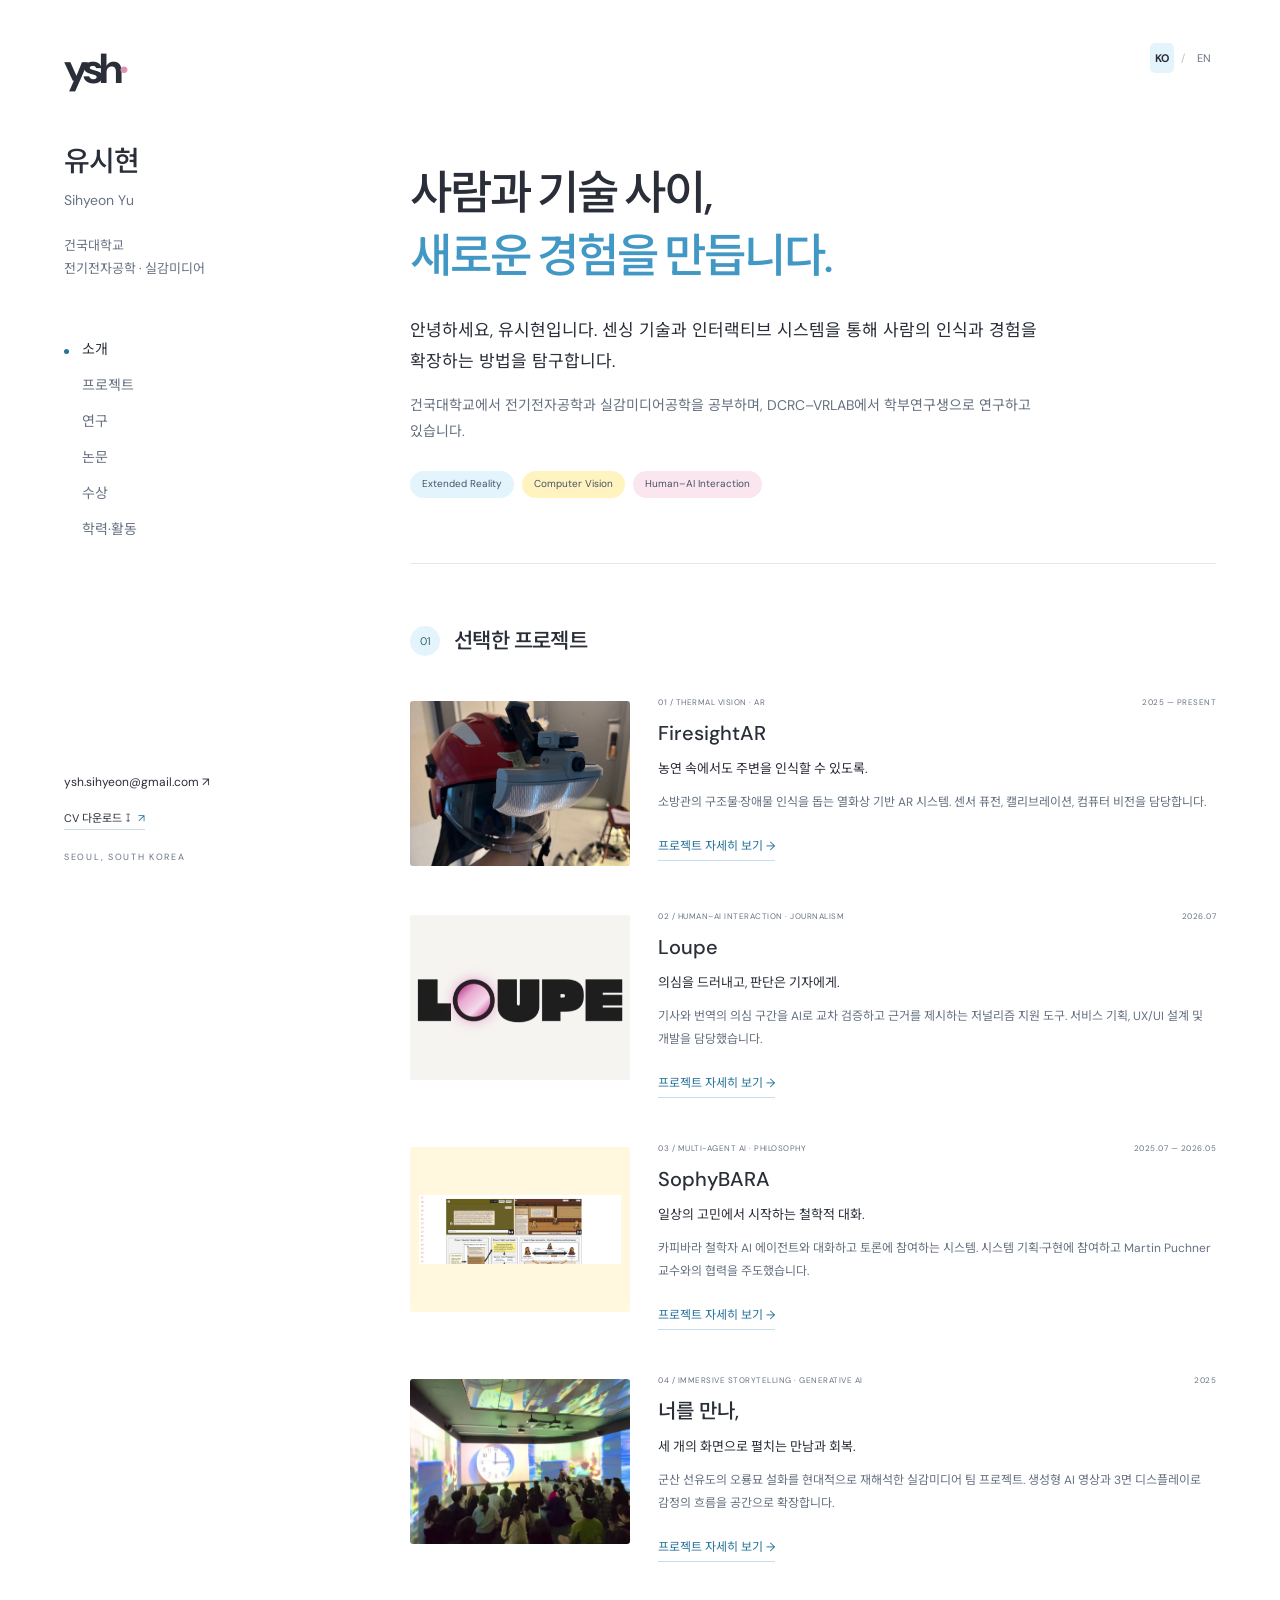
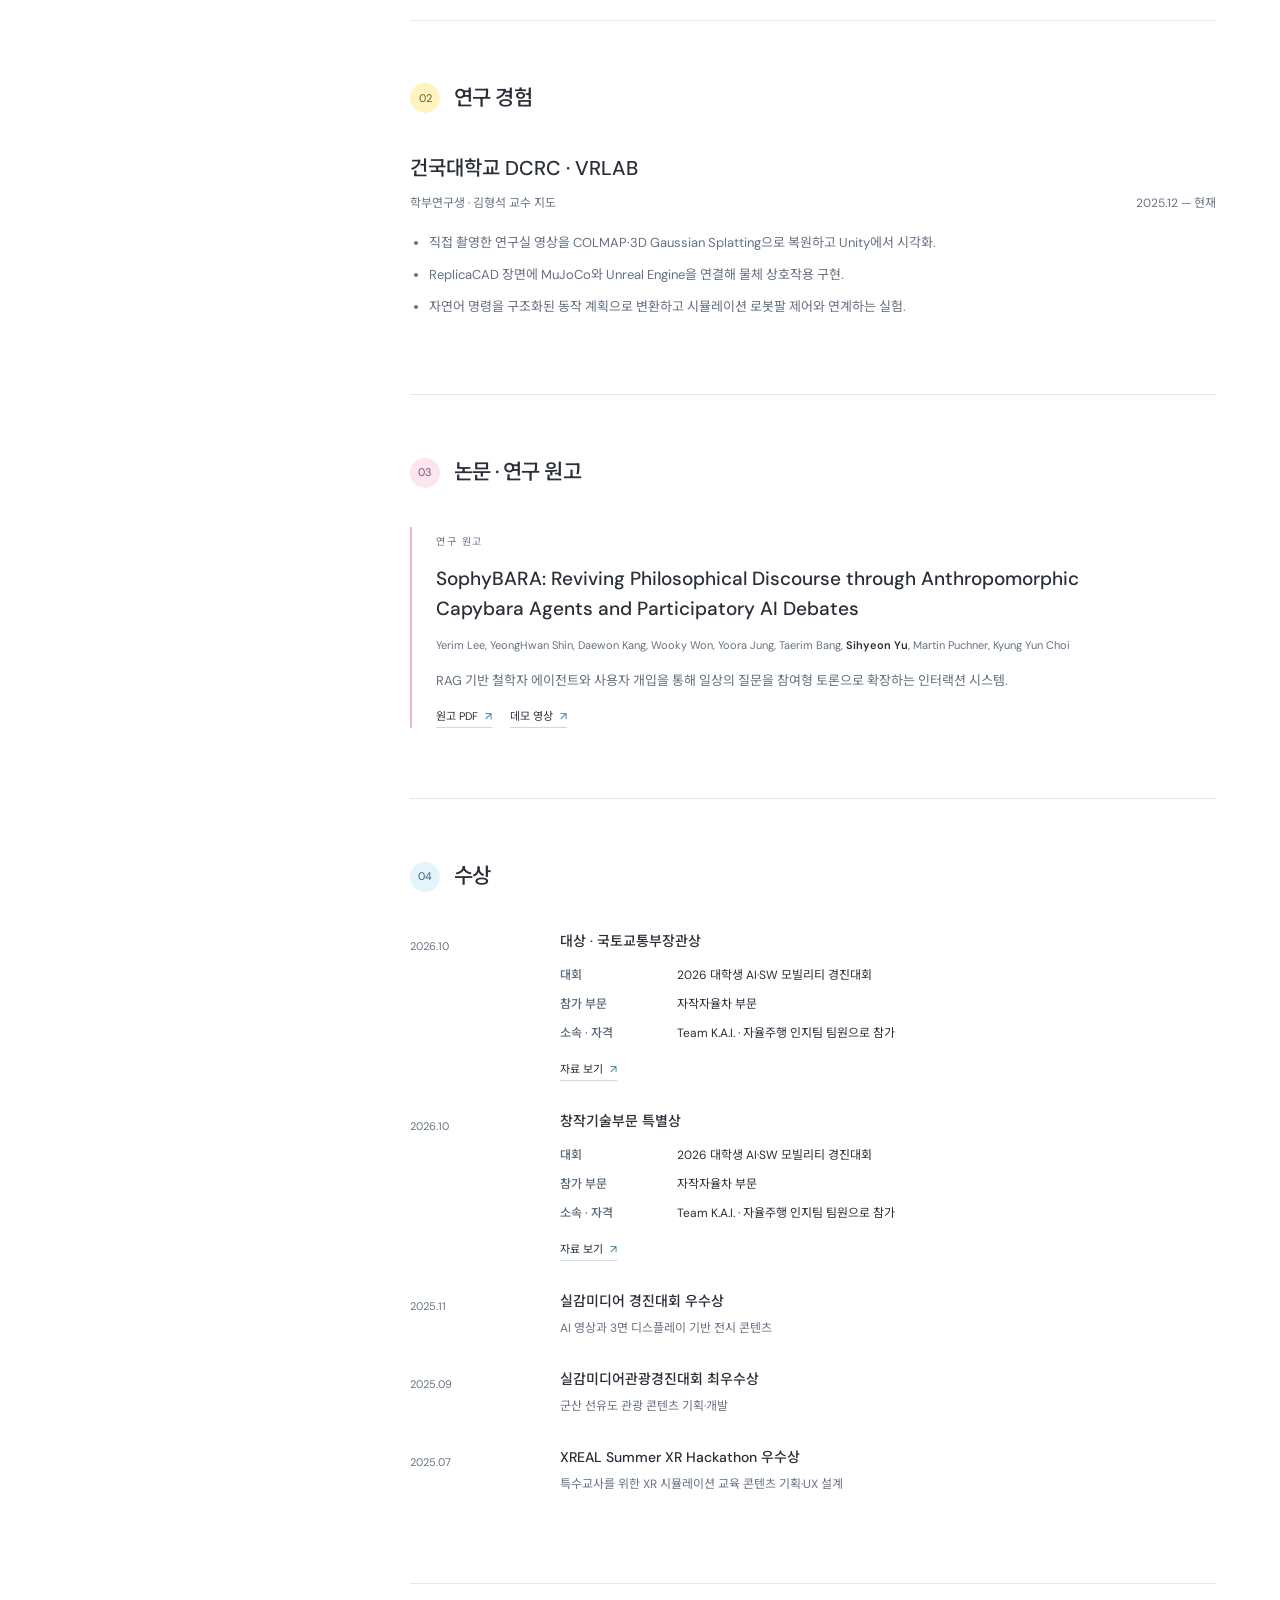
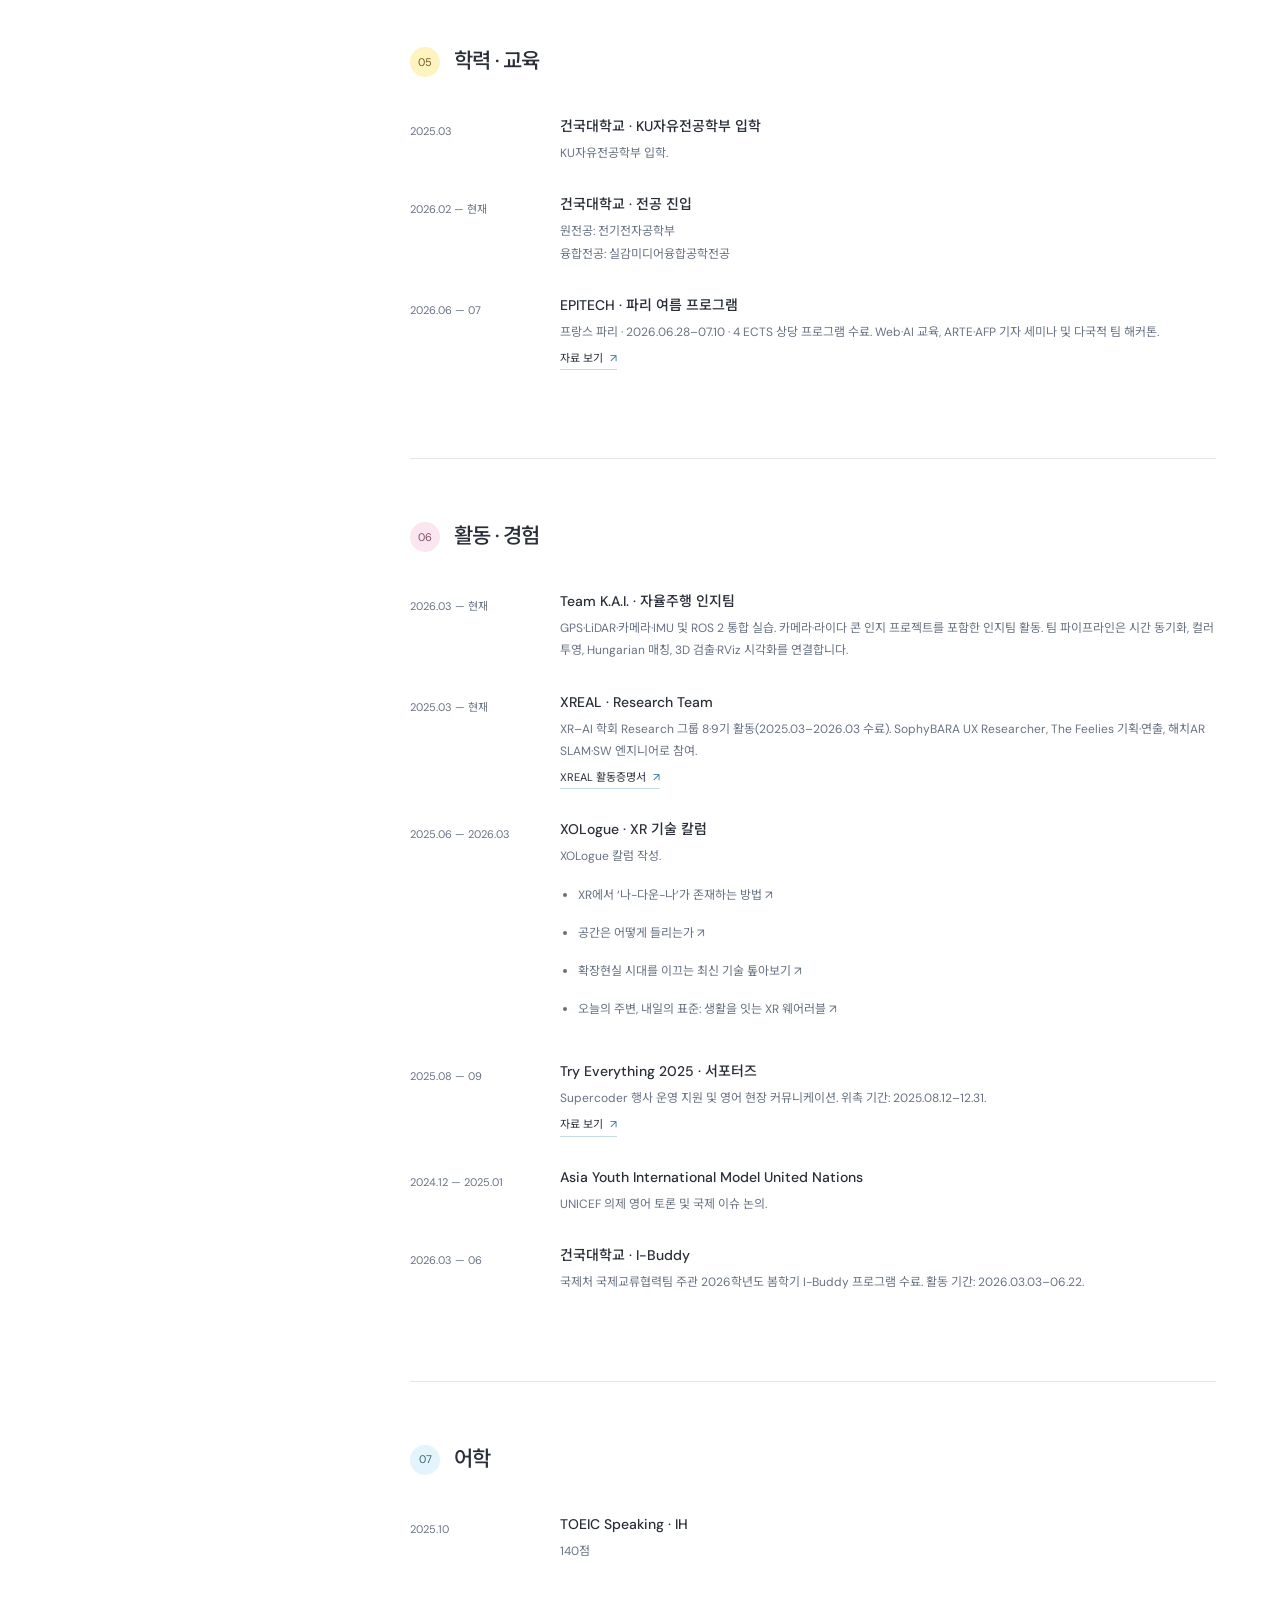
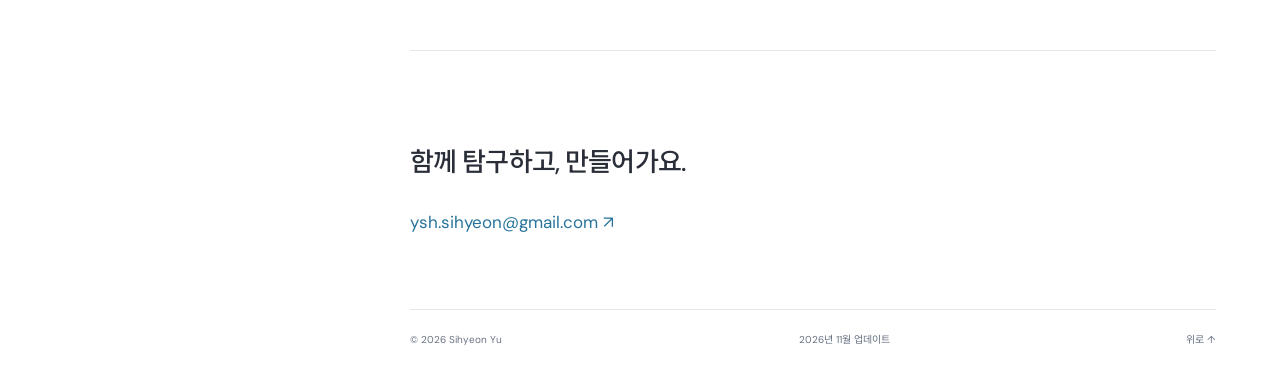
==== index.html @ 61e92831 "Place XREAL certificate beneath its activity" ====
<!doctype html><html lang="ko" data-lang="ko"><head><meta charset="utf-8"><meta name="viewport" content="width=device-width, initial-scale=1"><title>Sihyeon Yu — Research & Selected Work</title><meta name="description" content="Sihyeon Yu — XR, computer vision, and human–AI interaction. Research and selected projects at Konkuk University."><meta name="theme-color" content="#ffffff"><link rel="stylesheet" href="style.css"><script src="app.js" defer></script></head><body><a class="skip" href="#main"><span class="i18n "><span lang="ko">본문 바로가기</span><span lang="en">Skip to content</span></span></a><div class="shell"><aside><a class="wordmark" href="#about">ysh<span>·</span></a><div class="identity"><h1 class="i18n "><span lang="ko">유시현</span><span lang="en">Sihyeon Yu</span></h1><p class="name-secondary"><span class="i18n "><span lang="ko">Sihyeon Yu</span><span lang="en">유시현</span></span></p><p><span class="i18n "><span lang="ko">건국대학교<br>전기전자공학 · 실감미디어</span><span lang="en">Konkuk University<br>Engineering & Immersive Media</span></span></p></div><nav aria-label="Sections"><a href="#about"><span class="i18n "><span lang="ko">소개</span><span lang="en">About</span></span></a><a href="#projects"><span class="i18n "><span lang="ko">프로젝트</span><span lang="en">Projects</span></span></a><a href="#research"><span class="i18n "><span lang="ko">연구</span><span lang="en">Research</span></span></a><a href="#papers"><span class="i18n "><span lang="ko">논문</span><span lang="en">Writing</span></span></a><a href="#awards"><span class="i18n "><span lang="ko">수상</span><span lang="en">Awards</span></span></a><a href="#education"><span class="i18n "><span lang="ko">학력·활동</span><span lang="en">Background</span></span></a></nav><div class="aside-bottom"><a class="email" href="mailto:ysh.sihyeon@gmail.com">ysh.sihyeon@gmail.com ↗</a><div class="links"><a href="assets/cv-ko.pdf" target="_blank" rel="noopener"><span class="i18n "><span lang="ko">CV 다운로드 ↧</span><span lang="en">CV PDF · Korean ↧</span></span> <span aria-hidden="true">↗</span></a></div><small>SEOUL, SOUTH KOREA</small></div></aside><main id="main"><header><div class="language" aria-label="Language"><button type="button" data-language="ko" aria-pressed="true">KO</button><span>/</span><button type="button" data-language="en" aria-pressed="false">EN</button></div></header><section id="about" class="intro"><h2 class="i18n "><span lang="ko">사람과 기술 사이,<br><em>새로운 경험을 만듭니다.</em></span><span lang="en">Exploring the space<br><em>between people<br>and technology.</em></span></h2><p class="i18n intro-description"><span lang="ko">안녕하세요, 유시현입니다. 센싱 기술과 인터랙티브 시스템을 통해 사람의 인식과 경험을 확장하는 방법을 탐구합니다.</span><span lang="en">Hi, I’m Sihyeon. I explore how sensing technologies and interactive systems can extend the way we perceive and experience the world.</span></p><p class="i18n "><span lang="ko">건국대학교에서 전기전자공학과 실감미디어공학을 공부하며, DCRC–VRLAB에서 학부연구생으로 연구하고 있습니다.</span><span lang="en">I study Electrical & Electronic Engineering and Immersive Media Engineering at Konkuk University, where I am an undergraduate research intern at DCRC–VRLAB.</span></p><div class="interests"><span>Extended Reality</span><span>Computer Vision</span><span>Human–AI Interaction</span></div></section><section id="projects"><div class="section-head"><span class="number">01</span><h2 class="i18n "><span lang="ko">선택한 프로젝트</span><span lang="en">Selected projects</span></h2></div><article class="project" id="project-firesight"><div class="project-image firesight"><a href="project-firesight.html" aria-label="FiresightAR"><img src="assets/firesight-prototype.jpg" alt="FiresightAR" loading="lazy"></a></div><div class="project-info"><div class="project-meta"><span>01 / THERMAL VISION · AR</span><time>2025 — PRESENT</time></div><a href="project-firesight.html"><h3 class="i18n "><span lang="ko">FiresightAR</span><span lang="en">FiresightAR</span></h3></a><p class="i18n project-subtitle"><span lang="ko">농연 속에서도 주변을 인식할 수 있도록.</span><span lang="en">Making surroundings legible in low visibility.</span></p><p class="i18n "><span lang="ko">소방관의 구조물·장애물 인식을 돕는 열화상 기반 AR 시스템. 센서 퓨전, 캘리브레이션, 컴퓨터 비전을 담당합니다.</span><span lang="en">A thermal-imaging AR system for firefighter situational awareness. My work focuses on sensor fusion, calibration, and computer vision.</span></p><a class="project-open" href="project-firesight.html"><span class="i18n "><span lang="ko">프로젝트 자세히 보기 →</span><span lang="en">Explore project →</span></span></a></div></article><article class="project" id="project-loupe"><div class="project-image loupe"><a href="project-loupe.html" aria-label="Loupe"><img src="assets/loupe.png" alt="Loupe" loading="lazy"></a></div><div class="project-info"><div class="project-meta"><span>02 / HUMAN–AI INTERACTION · JOURNALISM</span><time>2026.07</time></div><a href="project-loupe.html"><h3 class="i18n "><span lang="ko">Loupe</span><span lang="en">Loupe</span></h3></a><p class="i18n project-subtitle"><span lang="ko">의심을 드러내고, 판단은 기자에게.</span><span lang="en">Highlight doubt. Preserve human judgment.</span></p><p class="i18n "><span lang="ko">기사와 번역의 의심 구간을 AI로 교차 검증하고 근거를 제시하는 저널리즘 지원 도구. 서비스 기획, UX/UI 설계 및 개발을 담당했습니다.</span><span lang="en">A journalism tool that cross-checks articles and translations with AI and surfaces evidence for review. I worked on service planning, UX/UI design, and development.</span></p><a class="project-open" href="project-loupe.html"><span class="i18n "><span lang="ko">프로젝트 자세히 보기 →</span><span lang="en">Explore project →</span></span></a></div></article><article class="project" id="project-sophybara"><div class="project-image sophybara"><a href="project-sophybara.html" aria-label="SophyBARA"><img src="assets/sophybara.png" alt="SophyBARA" loading="lazy"></a></div><div class="project-info"><div class="project-meta"><span>03 / MULTI-AGENT AI · PHILOSOPHY</span><time>2025.07 — 2026.05</time></div><a href="project-sophybara.html"><h3 class="i18n "><span lang="ko">SophyBARA</span><span lang="en">SophyBARA</span></h3></a><p class="i18n project-subtitle"><span lang="ko">일상의 고민에서 시작하는 철학적 대화.</span><span lang="en">Everyday questions. Philosophical perspectives.</span></p><p class="i18n "><span lang="ko">카피바라 철학자 AI 에이전트와 대화하고 토론에 참여하는 시스템. 시스템 기획·구현에 참여하고 Martin Puchner 교수와의 협력을 주도했습니다.</span><span lang="en">A participatory debate system with capybara philosopher agents. I contributed to system planning and implementation, and led collaboration with Professor Martin Puchner.</span></p><a class="project-open" href="project-sophybara.html"><span class="i18n "><span lang="ko">프로젝트 자세히 보기 →</span><span lang="en">Explore project →</span></span></a></div></article><article class="project" id="project-meeting-you"><div class="project-image meeting-you"><a href="project-meeting-you.html" aria-label="Meeting You"><img src="assets/meeting-you-poster.jpg" alt="Meeting You" loading="lazy"></a></div><div class="project-info"><div class="project-meta"><span>04 / IMMERSIVE STORYTELLING · GENERATIVE AI</span><time>2025</time></div><a href="project-meeting-you.html"><h3 class="i18n "><span lang="ko">너를 만나,</span><span lang="en">Meeting You</span></h3></a><p class="i18n project-subtitle"><span lang="ko">세 개의 화면으로 펼치는 만남과 회복.</span><span lang="en">An encounter unfolding across three screens.</span></p><p class="i18n "><span lang="ko">군산 선유도의 오룡묘 설화를 현대적으로 재해석한 실감미디어 팀 프로젝트. 생성형 AI 영상과 3면 디스플레이로 감정의 흐름을 공간으로 확장합니다.</span><span lang="en">A team-created immersive work reinterpreting the Oryongmyo folktale of Seonyudo, Gunsan. Generative AI animation and a three-screen display translate an emotional narrative into spatial experience.</span></p><a class="project-open" href="project-meeting-you.html"><span class="i18n "><span lang="ko">프로젝트 자세히 보기 →</span><span lang="en">Explore project →</span></span></a></div></article></section><section id="research"><div class="section-head"><span class="number">02</span><h2 class="i18n "><span lang="ko">연구 경험</span><span lang="en">Research experience</span></h2></div><h3 class="i18n "><span lang="ko">건국대학교 DCRC · VRLAB</span><span lang="en">DCRC · VRLAB, Konkuk University</span></h3><div class="row-meta"><span class="i18n "><span lang="ko">학부연구생 · 김형석 교수 지도</span><span lang="en">Undergraduate Research Intern · Advisor: Prof. Hyungseok Kim</span></span><time>2025.12 — <span class="i18n "><span lang="ko">현재</span><span lang="en">Present</span></span></time></div><ul><li><span class="i18n "><span lang="ko">직접 촬영한 연구실 영상을 COLMAP·3D Gaussian Splatting으로 복원하고 Unity에서 시각화.</span><span lang="en">Reconstructed self-captured lab footage with COLMAP and 3D Gaussian Splatting, visualized in Unity.</span></span></li><li><span class="i18n "><span lang="ko">ReplicaCAD 장면에 MuJoCo와 Unreal Engine을 연결해 물체 상호작용 구현.</span><span lang="en">Connected MuJoCo physics simulation and Unreal Engine with ReplicaCAD scenes for object interaction.</span></span></li><li><span class="i18n "><span lang="ko">자연어 명령을 구조화된 동작 계획으로 변환하고 시뮬레이션 로봇팔 제어와 연계하는 실험.</span><span lang="en">Explored translating natural-language instructions into structured action plans for a simulated robotic arm.</span></span></li></ul></section><section id="papers"><div class="section-head"><span class="number">03</span><h2 class="i18n "><span lang="ko">논문 · 연구 원고</span><span lang="en">Papers & manuscripts</span></h2></div><article class="paper"><span class="eyebrow"><span class="i18n "><span lang="ko">연구 원고</span><span lang="en">MANUSCRIPT</span></span></span><h3>SophyBARA: Reviving Philosophical Discourse through Anthropomorphic Capybara Agents and Participatory AI Debates</h3><p class="authors">Yerim Lee, YeongHwan Shin, Daewon Kang, Wooky Won, Yoora Jung, Taerim Bang, <strong>Sihyeon Yu</strong>, Martin Puchner, Kyung Yun Choi</p><p class="i18n "><span lang="ko">RAG 기반 철학자 에이전트와 사용자 개입을 통해 일상의 질문을 참여형 토론으로 확장하는 인터랙션 시스템.</span><span lang="en">An interaction system that turns everyday questions into participatory debate through RAG-based philosopher agents and user intervention.</span></p><div class="links"><a href="assets/sophybara.pdf" target="_blank" rel="noopener"><span class="i18n "><span lang="ko">원고 PDF</span><span lang="en">Manuscript PDF</span></span> <span aria-hidden="true">↗</span></a><a href="https://www.youtube.com/watch?v=5hgTFwhwkB0" target="_blank" rel="noopener"><span class="i18n "><span lang="ko">데모 영상</span><span lang="en">Demo video</span></span> <span aria-hidden="true">↗</span></a></div></article></section><section id="awards"><div class="section-head"><span class="number">04</span><h2 class="i18n "><span lang="ko">수상</span><span lang="en">Selected awards</span></h2></div><div class="timeline-entry"><time>2026.10</time><div><h3 class="i18n "><span lang="ko">대상 · 국토교통부장관상</span><span lang="en">Grand Prize · Minister’s Award</span></h3><dl class="award-facts"><div><dt><span class="i18n"><span lang="ko">대회</span><span lang="en">Competition</span></span></dt><dd><span class="i18n"><span lang="ko">2026 대학생 AI·SW 모빌리티 경진대회</span><span lang="en">2026 University AI & SW Mobility Competition</span></span></dd></div><div><dt><span class="i18n"><span lang="ko">참가 부문</span><span lang="en">Category</span></span></dt><dd><span class="i18n"><span lang="ko">자작자율차 부문</span><span lang="en">Autonomous Vehicle Category</span></span></dd></div><div><dt><span class="i18n"><span lang="ko">소속 · 자격</span><span lang="en">Team & participation</span></span></dt><dd><span class="i18n"><span lang="ko">Team K.A.I. · 자율주행 인지팀 팀원으로 참가</span><span lang="en">Team K.A.I. · Participated as a member of the autonomous-driving perception team</span></span></dd></div></dl><div class="links"><a href="assets/grand-prize.pdf" target="_blank" rel="noopener"><span class="i18n "><span lang="ko">자료 보기</span><span lang="en">View document</span></span> <span aria-hidden="true">↗</span></a></div></div></div><div class="timeline-entry"><time>2026.10</time><div><h3 class="i18n "><span lang="ko">창작기술부문 특별상</span><span lang="en">Special Award · Creative Technology</span></h3><dl class="award-facts"><div><dt><span class="i18n"><span lang="ko">대회</span><span lang="en">Competition</span></span></dt><dd><span class="i18n"><span lang="ko">2026 대학생 AI·SW 모빌리티 경진대회</span><span lang="en">2026 University AI & SW Mobility Competition</span></span></dd></div><div><dt><span class="i18n"><span lang="ko">참가 부문</span><span lang="en">Category</span></span></dt><dd><span class="i18n"><span lang="ko">자작자율차 부문</span><span lang="en">Autonomous Vehicle Category</span></span></dd></div><div><dt><span class="i18n"><span lang="ko">소속 · 자격</span><span lang="en">Team & participation</span></span></dt><dd><span class="i18n"><span lang="ko">Team K.A.I. · 자율주행 인지팀 팀원으로 참가</span><span lang="en">Team K.A.I. · Participated as a member of the autonomous-driving perception team</span></span></dd></div></dl><div class="links"><a href="assets/special-award.pdf" target="_blank" rel="noopener"><span class="i18n "><span lang="ko">자료 보기</span><span lang="en">View document</span></span> <span aria-hidden="true">↗</span></a></div></div></div><div class="timeline-entry"><time>2025.11</time><div><h3 class="i18n "><span lang="ko">실감미디어 경진대회 우수상</span><span lang="en">Excellence Award · Immersive Media Competition</span></h3><p class="i18n "><span lang="ko">AI 영상과 3면 디스플레이 기반 전시 콘텐츠</span><span lang="en">Exhibition content combining AI video and three-screen displays</span></p></div></div><div class="timeline-entry"><time>2025.09</time><div><h3 class="i18n "><span lang="ko">실감미디어관광경진대회 최우수상</span><span lang="en">Top Excellence Award · Immersive Tourism Competition</span></h3><p class="i18n "><span lang="ko">군산 선유도 관광 콘텐츠 기획·개발</span><span lang="en">Immersive tourism content for Seonyudo, Gunsan</span></p></div></div><div class="timeline-entry"><time>2025.07</time><div><h3 class="i18n "><span lang="ko">XREAL Summer XR Hackathon 우수상</span><span lang="en">Excellence Award · XREAL Summer XR Hackathon</span></h3><p class="i18n "><span lang="ko">특수교사를 위한 XR 시뮬레이션 교육 콘텐츠 기획·UX 설계</span><span lang="en">Concept and UX design for XR simulation training for special-education teachers</span></p></div></div></section><section id="education"><div class="section-head"><span class="number">05</span><h2 class="i18n "><span lang="ko">학력 · 교육</span><span lang="en">Education</span></h2></div><div class="timeline-entry"><time>2025.03</time><div><h3 class="i18n "><span lang="ko">건국대학교 · KU자유전공학부 입학</span><span lang="en">Konkuk University · Admission</span></h3><p class="i18n "><span lang="ko">KU자유전공학부 입학.</span><span lang="en">Entered the KU Division of Open Major.</span></p></div></div><div class="timeline-entry"><time>2026.02 — <span class="i18n "><span lang="ko">현재</span><span lang="en">Present</span></span></time><div><h3 class="i18n "><span lang="ko">건국대학교 · 전공 진입</span><span lang="en">Konkuk University · Major declaration</span></h3><p class="i18n "><span lang="ko">원전공: 전기전자공학부<br>융합전공: 실감미디어융합공학전공</span><span lang="en">Primary major: Electrical & Electronic Engineering<br>Convergence major: Immersive Media Convergence Engineering</span></p></div></div><div class="timeline-entry"><time>2026.06 — 07</time><div><h3 class="i18n "><span lang="ko">EPITECH · 파리 여름 프로그램</span><span lang="en">EPITECH · Summer School Program MED’IA</span></h3><p class="i18n "><span lang="ko">프랑스 파리 · 2026.06.28–07.10 · 4 ECTS 상당 프로그램 수료. Web·AI 교육, ARTE·AFP 기자 세미나 및 다국적 팀 해커톤.</span><span lang="en">Paris, France · June 28–July 10, 2026 · Completed a program equivalent to 4 ECTS, with Web/AI coursework, ARTE/AFP journalist seminars, and a multinational hackathon.</span></p><div class="links"><a href="assets/epitech.pdf" target="_blank" rel="noopener"><span class="i18n "><span lang="ko">자료 보기</span><span lang="en">View document</span></span> <span aria-hidden="true">↗</span></a></div></div></div></section><section id="activities"><div class="section-head"><span class="number">06</span><h2 class="i18n "><span lang="ko">활동 · 경험</span><span lang="en">Activities & experience</span></h2></div><div class="timeline-entry"><time>2026.03 — <span class="i18n "><span lang="ko">현재</span><span lang="en">Present</span></span></time><div><h3 class="i18n "><span lang="ko">Team K.A.I. · 자율주행 인지팀</span><span lang="en">Team K.A.I. · Autonomous Driving Perception</span></h3><p class="i18n "><span lang="ko">GPS·LiDAR·카메라·IMU 및 ROS 2 통합 실습. 카메라·라이다 콘 인지 프로젝트를 포함한 인지팀 활동. 팀 파이프라인은 시간 동기화, 컬러 투영, Hungarian 매칭, 3D 검출·RViz 시각화를 연결합니다.</span><span lang="en">Perception-team activities including camera–LiDAR cone perception, GPS, IMU, and ROS 2 integration. The team pipeline connects time synchronization, color projection, Hungarian matching, 3D detection, and RViz visualization.</span></p></div></div><div class="timeline-entry"><time>2025.03 — <span class="i18n "><span lang="ko">현재</span><span lang="en">Present</span></span></time><div><h3 class="i18n "><span lang="ko">XREAL · Research Team</span><span lang="en">XREAL · Research Team</span></h3><p class="i18n "><span lang="ko">XR–AI 학회 Research 그룹 8·9기 활동(2025.03–2026.03 수료). SophyBARA UX Researcher, The Feelies 기획·연출, 해치AR SLAM·SW 엔지니어로 참여.</span><span lang="en">Completed the 8th and 9th cohorts of the XR–AI society’s Research group (March 2025–March 2026). Roles: UX Researcher for SophyBARA; planning and direction for The Feelies; SLAM and software engineering for HaechiAR.</span></p><div class="links"><a href="assets/xreal-certificate.pdf" target="_blank" rel="noopener"><span class="i18n "><span lang="ko">XREAL 활동증명서</span><span lang="en">XREAL certificate</span></span> <span aria-hidden="true">↗</span></a></div></div></div><div class="timeline-entry"><time>2025.06 — 2026.03</time><div><h3 class="i18n "><span lang="ko">XOLogue · XR 기술 칼럼</span><span lang="en">XOLogue · XR Technology Writing</span></h3><p class="i18n "><span lang="ko">XOLogue 칼럼 작성.</span><span lang="en">Authored columns for XOLogue (articles in Korean).</span></p><ul class="article-list"><li><a href="https://xreal-workspace.notion.site/XR-30b2f785f2b380088a51df5fa730dd9c" target="_blank" rel="noopener">XR에서 ‘나-다운-나’가 존재하는 방법 ↗</a></li><li><a href="https://xreal-workspace.notion.site/2e22f785f2b38024abeef86619f913fe" target="_blank" rel="noopener">공간은 어떻게 들리는가 ↗</a></li><li><a href="https://xreal-workspace.notion.site/2b02f785f2b380498c94efb745d6299e" target="_blank" rel="noopener">확장현실 시대를 이끄는 최신 기술 톺아보기 ↗</a></li><li><a href="https://xreal-workspace.notion.site/XR-2772f785f2b380b4a232c908086a0914" target="_blank" rel="noopener">오늘의 주변, 내일의 표준: 생활을 잇는 XR 웨어러블 ↗</a></li></ul></div></div><div class="timeline-entry"><time>2025.08 — 09</time><div><h3 class="i18n "><span lang="ko">Try Everything 2025 · 서포터즈</span><span lang="en">Try Everything 2025 · Supporter</span></h3><p class="i18n "><span lang="ko">Supercoder 행사 운영 지원 및 영어 현장 커뮤니케이션. 위촉 기간: 2025.08.12–12.31.</span><span lang="en">Supported Supercoder event operations and on-site English communication. Appointment period: Aug 12–Dec 31, 2025.</span></p><div class="links"><a href="assets/try-everything.pdf" target="_blank" rel="noopener"><span class="i18n "><span lang="ko">자료 보기</span><span lang="en">View document</span></span> <span aria-hidden="true">↗</span></a></div></div></div><div class="timeline-entry"><time>2024.12 — 2025.01</time><div><h3 class="i18n "><span lang="ko">Asia Youth International Model United Nations</span><span lang="en">Asia Youth International Model United Nations</span></h3><p class="i18n "><span lang="ko">UNICEF 의제 영어 토론 및 국제 이슈 논의.</span><span lang="en">English-language debate on UNICEF agendas and international issues.</span></p></div></div><div class="timeline-entry"><time>2026.03 — 06</time><div><h3 class="i18n "><span lang="ko">건국대학교 · I-Buddy</span><span lang="en">Konkuk University · I-Buddy</span></h3><p class="i18n "><span lang="ko">국제처 국제교류협력팀 주관 2026학년도 봄학기 I-Buddy 프로그램 수료. 활동 기간: 2026.03.03–06.22.</span><span lang="en">Completed the Spring 2026 I-Buddy program organized by the International Programs Team, Office of International Affairs. March 3–June 22, 2026.</span></p></div></div></section><section id="languages"><div class="section-head"><span class="number">07</span><h2 class="i18n "><span lang="ko">어학</span><span lang="en">Languages</span></h2></div><div class="timeline-entry"><time>2025.10</time><div><h3 class="i18n "><span lang="ko">TOEIC Speaking · IH</span><span lang="en">TOEIC Speaking · IH</span></h3><p class="i18n "><span lang="ko">140점</span><span lang="en">Score: 140</span></p></div></div></section><footer><h2 class="i18n "><span lang="ko">함께 탐구하고, 만들어가요.</span><span lang="en">Let’s explore and build together.</span></h2><a class="contact" href="mailto:ysh.sihyeon@gmail.com">ysh.sihyeon@gmail.com ↗</a><div class="footer-meta"><span>© 2026 Sihyeon Yu</span><span><span class="i18n "><span lang="ko">2026년 11월 업데이트</span><span lang="en">Updated November 2026</span></span></span><a href="#about"><span class="i18n "><span lang="ko">위로 ↑</span><span lang="en">Back to top ↑</span></span></a></div></footer></main></div></body></html>
---- style.css ----
@import url('https://fonts.googleapis.com/css2?family=DM+Sans:wght@400;500;600;700&family=Noto+Sans+KR:wght@400;500;600;700&display=swap');
:root{--ink:#252c2b;--muted:#737e79;--accent:#39766b;--line:#dfe4df;--bg:#ffffff}*{box-sizing:border-box}html{scroll-behavior:smooth;scroll-padding-top:35px}body{margin:0;background:var(--bg);color:var(--ink);font-family:'DM Sans','Noto Sans KR',sans-serif;font-size:15px;line-height:1.85;word-break:keep-all}html[data-lang=ko] [lang=en],html[data-lang=en] [lang=ko]{display:none}a{color:inherit;text-decoration:none}a:hover{color:var(--accent)}a:focus-visible,button:focus-visible,summary:focus-visible{outline:2px solid var(--accent);outline-offset:5px}.shell{max-width:1360px;margin:auto;display:grid;grid-template-columns:260px minmax(0,1fr);gap:86px;padding:0 64px}aside{position:sticky;top:0;height:100vh;max-height:1000px;padding:48px 0 30px;display:flex;flex-direction:column}.wordmark{font-size:42px;font-weight:700;line-height:1;letter-spacing:-4px}.wordmark span{color:var(--accent)}h1{font-size:28px;margin:46px 0 0;letter-spacing:-1px;font-weight:500}.name-secondary{margin:0;color:var(--muted);font-size:14px}.identity>p:last-child{font-size:13px;color:var(--muted);line-height:1.8;margin-top:20px}nav{display:grid;gap:10px;margin-top:44px;font-size:14px}nav a{position:relative;padding-left:18px;color:var(--muted)}nav a:before{content:'';position:absolute;left:0;top:12px;width:5px;height:5px;border-radius:50%;background:transparent}nav a.active{color:var(--ink)}nav a.active:before{background:var(--accent)}.aside-bottom{margin-top:auto;padding-top:24px}.email{font-size:12px}.aside-bottom small{font-size:9px;letter-spacing:1.7px;color:var(--muted)}main{min-width:0}header{display:flex;align-items:center;justify-content:space-between;padding:43px 0 0}.eyebrow,.number{font-size:10px;letter-spacing:1.5px;color:var(--muted)}.language{display:flex;align-items:center;gap:7px;font-size:11px}.language button{background:none;border:0;font:inherit;color:var(--muted);cursor:pointer;padding:5px}.language button[aria-pressed=true]{color:var(--ink);font-weight:700}.language>span{color:#bbc3be}section{padding:58px 0;border-bottom:1px solid var(--line)}.intro{padding-top:66px;padding-bottom:65px}.intro-label{font-size:12px;display:flex;align-items:center;gap:9px;color:var(--muted)}.dot{width:6px;height:6px;border-radius:100%;background:var(--accent)}.intro h2{font-size:clamp(30px,3.6vw,48px);line-height:1.35;font-weight:500;letter-spacing:-2px;margin:23px 0 28px}.intro em{font-style:normal;color:var(--accent)}.intro p{max-width:630px;color:#69746f;font-size:14px}.intro .intro-description{font-size:17px;line-height:1.85;color:var(--ink);margin-bottom:15px}.interests{display:flex;gap:8px;flex-wrap:wrap;margin-top:27px}.interests span{border:1px solid var(--line);border-radius:30px;padding:4px 12px;font-size:10px;color:#596b63}.section-head{display:flex;align-items:center;gap:18px;margin-bottom:35px}.section-head h2{font-size:21px;font-weight:500;letter-spacing:-.6px;margin:0}.number{font-size:11px;color:var(--accent)}.project{display:grid;grid-template-columns:220px minmax(0,1fr);gap:28px;margin:0 0 44px}.project:last-child{margin-bottom:0}.project-image{height:165px;overflow:hidden;background:#edf0eb;border-radius:3px;margin-top:5px}.project-image img{height:100%;width:100%;object-fit:cover}.project-image.loupe img{object-fit:cover;transform:scale(1.3)}.project-image.sophybara img{object-fit:contain;background:#f1eee5;padding:9px}.project-image.firesight img{object-fit:cover;filter:contrast(1.2)}.project-meta{display:flex;justify-content:space-between;gap:8px;font-size:8px;letter-spacing:.5px;color:var(--muted);line-height:1.7}.project-meta time{white-space:nowrap}h3{font-size:20px;font-weight:500;line-height:1.5;margin:9px 0}.project-info p{font-size:12px;line-height:1.9;color:#6b756f;margin:9px 0}.project-info .project-subtitle{color:var(--ink);font-size:13px}.links{display:flex;flex-wrap:wrap;gap:8px 18px;font-size:11px;margin:12px 0}.links a{border-bottom:1px solid #bdcac2;padding-bottom:1px}.links a>span:last-child{margin-left:4px;color:var(--accent)}details{margin-top:12px}summary{list-style:none;cursor:pointer;font-size:11px;color:var(--accent);display:flex;justify-content:space-between;max-width:180px}summary::-webkit-details-marker{display:none}details[open] summary>span:last-child{transform:rotate(45deg)}.detail-content{padding-top:7px}video{width:100%;max-height:360px;background:#131815;border-radius:3px;margin-top:12px}.road-art{height:100%;display:flex;align-items:center;justify-content:center;flex-direction:column;background:#e4eae3;position:relative}.road-art>span{font-size:46px;font-weight:600;color:#617b6a;letter-spacing:-5px}.road-art b{font-size:11px;font-weight:400;letter-spacing:1px}.road-art i{width:160%;height:1px;background:#c2cfc0;transform:rotate(-25deg);position:absolute}.row-meta{display:flex;justify-content:space-between;gap:15px;color:var(--muted);font-size:12px}.lead-small{font-size:16px;margin-top:25px}ul{padding-left:19px;color:#69746f;font-size:13px}li{padding:4px 0}.paper{border-left:2px solid var(--accent);padding-left:24px}.paper h3{font-size:19px;max-width:650px;line-height:1.6}.paper p{font-size:13px;color:#6b756f}.paper .authors{font-size:11px}.authors strong{color:var(--ink);font-weight:600}.timeline-entry{display:grid;grid-template-columns:130px 1fr;gap:20px;margin:25px 0}.timeline-entry>time{color:var(--muted);font-size:11px;padding-top:5px}.timeline-entry h3{font-size:14px;margin:0;font-weight:500}.timeline-entry p{font-size:12px;color:var(--muted);margin:5px 0}.timeline-entry .links{margin:5px 0}.activity-links{margin-left:150px;margin-top:-12px}footer{padding:65px 0 30px}footer h2{font-size:26px;font-weight:500;letter-spacing:-.7px}.contact{font-size:17px;color:var(--accent)}.footer-meta{border-top:1px solid var(--line);margin-top:70px;padding-top:21px;display:flex;justify-content:space-between;gap:12px;font-size:10px;color:var(--muted)}.skip{position:fixed;left:10px;top:-100px;z-index:50;background:white;padding:10px}.skip:focus{top:10px}@media(min-width:1450px){.shell{gap:110px}}@media(max-width:1100px){.shell{padding:0 35px;gap:45px;grid-template-columns:210px minmax(0,1fr)}.project{grid-template-columns:160px 1fr;gap:20px}.project-image{height:130px}.project-meta{display:block}.project-meta time{display:block}}@media(max-width:760px){.shell{display:block;padding:0 24px}aside{position:static;height:auto;padding:26px 0 22px;display:grid;grid-template-columns:auto 1fr;gap:0 22px;border-bottom:1px solid var(--line)}.wordmark{font-size:38px;align-self:center}.identity h1{font-size:21px;margin:0}.identity .name-secondary{font-size:11px}.identity>p:last-child,.aside-bottom{display:none}nav{display:flex;grid-column:1/-1;overflow:auto;gap:21px;margin:25px 0 0;font-size:12px;white-space:nowrap}nav a{padding-left:0}nav a:before{display:none}header{padding-top:22px}.intro{padding-top:40px;padding-bottom:40px}.intro h2{font-size:34px;letter-spacing:-1.5px}.intro .intro-description{font-size:15px}.intro p{font-size:13px}.project{grid-template-columns:1fr;gap:15px;margin-bottom:38px}.project-image{height:220px;margin:0}.project-image.loupe img{transform:none;object-fit:cover}.project-image.sophybara img{padding:15px}.project-meta{display:flex;font-size:8px}.project-info p{font-size:13px}section{padding:40px 0}.section-head{margin-bottom:25px}.timeline-entry{grid-template-columns:85px 1fr;gap:13px}.timeline-entry>time{font-size:10px}.row-meta{display:block}.row-meta time{display:block}.activity-links{margin-left:98px}.footer-meta{flex-wrap:wrap;margin-top:45px}.paper{padding-left:17px}footer{padding-top:45px}}@media(prefers-reduced-motion:reduce){html{scroll-behavior:auto}}@media print{aside,header,.language,video,details,footer{display:none}.shell{display:block;padding:0}section{break-inside:avoid}body{background:#fff}.project{break-inside:avoid}}
.cone-art{height:100%;padding:15px;background:#eaf0e8;display:flex;flex-direction:column;align-items:center;justify-content:center}.cone-art span,.cone-art b{font-size:9px;letter-spacing:2px;color:#608477;font-weight:400}.cone-art svg{max-height:110px;width:100%}

.project-image.firesight img{filter:none;object-position:50% 58%}.calibration{margin:15px 0}.calibration img{width:100%;border-radius:3px}.calibration figcaption{font-size:10px;color:var(--muted)}

.project-image>a{display:block;height:100%}.project-open{display:inline-block;margin-top:12px;font-size:12px;color:var(--accent);border-bottom:1px solid var(--line);padding-bottom:3px}.case-study{max-width:1000px;margin:auto;padding:0 48px}.case-study header{gap:24px}.case-study header>a{font-size:13px}.case-study section{padding:35px 0}.case-hero h1{font-size:52px;margin:22px 0 8px}.case-subtitle{color:var(--muted);font-size:20px}.case-cover{margin-top:30px;background:#f7f8f7;text-align:center}.case-cover img{display:block;width:100%;max-height:520px;object-fit:contain}.case-cover.firesight img{object-fit:cover;object-position:50% 58%;height:460px}.case-study h2{font-size:22px;font-weight:500}.case-study p{max-width:78ch}.case-materials img,.case-materials video{display:block;max-width:100%;width:100%;height:auto}.case-materials figure{margin:24px 0}.case-materials figcaption{font-size:12px;color:var(--muted)}.case-materials video{background:#111}.video-embed{aspect-ratio:16/9}.video-embed iframe{width:100%;height:100%;border:0}.article-list{padding-left:18px;font-size:12px}.article-list li{margin:8px 0}.case-study footer{padding:32px 0 60px}@media(max-width:760px){.case-study{padding:0 24px}.case-hero h1{font-size:36px}.case-subtitle{font-size:16px}.case-cover.firesight img{height:320px}}

/* White canvas with sky, butter yellow, and blush accents. */
:root{--ink:#292e38;--muted:#687283;--accent:#27739b;--line:#e3e8ef;--bg:#fff;--sky:#e4f4fc;--yellow:#fff3bf;--pink:#fbe5ef}
.intro em{color:var(--accent)}.dot{background:#e6bd43;box-shadow:0 0 0 4px #fff8dc}.wordmark span{color:#df91b1}
.intro p,.project-info p,.paper p,ul{color:#657080}.project-info .project-subtitle,.intro .intro-description{color:var(--ink)}
.interests span{border:0;color:#455366}.interests span:nth-child(3n+1){background:var(--sky)}.interests span:nth-child(3n+2){background:var(--yellow)}.interests span:nth-child(3n){background:var(--pink)}
.number{display:inline-flex;align-items:center;justify-content:center;width:30px;height:30px;border-radius:50%;background:var(--sky);color:#38637c;letter-spacing:0}.section-head{gap:14px}section:nth-of-type(3n) .number{background:var(--yellow);color:#6d5b22}section:nth-of-type(3n+1) .number{background:var(--pink);color:#805168}
.language button[aria-pressed=true]{background:var(--sky);border-radius:5px}.project-open{border-color:#c4dfeF}.links a{border-color:#c6dbe7}.paper{border-color:#efb6ce}.project-image,.case-cover{background:#f2f8fc}.project-image.sophybara img{background:#fff8df}.case-cover.loupe{background:#fcf2f7}.case-study .case-hero{border-bottom-color:#efc8d9}
header:has(>.language:only-child){justify-content:flex-end}.intro-label[hidden]{display:none}

.intro em{color:#4198c5}

.award-facts{margin:12px 0 14px;font-size:12px}.award-facts>div{display:grid;grid-template-columns:105px 1fr;gap:12px;margin:7px 0}.award-facts dt{font-weight:500;color:#596675}.award-facts dd{margin:0;color:var(--ink)}@media(max-width:760px){.award-facts>div{grid-template-columns:1fr;gap:1px;margin:12px 0}.award-facts dt{font-size:10px;color:var(--muted)}}
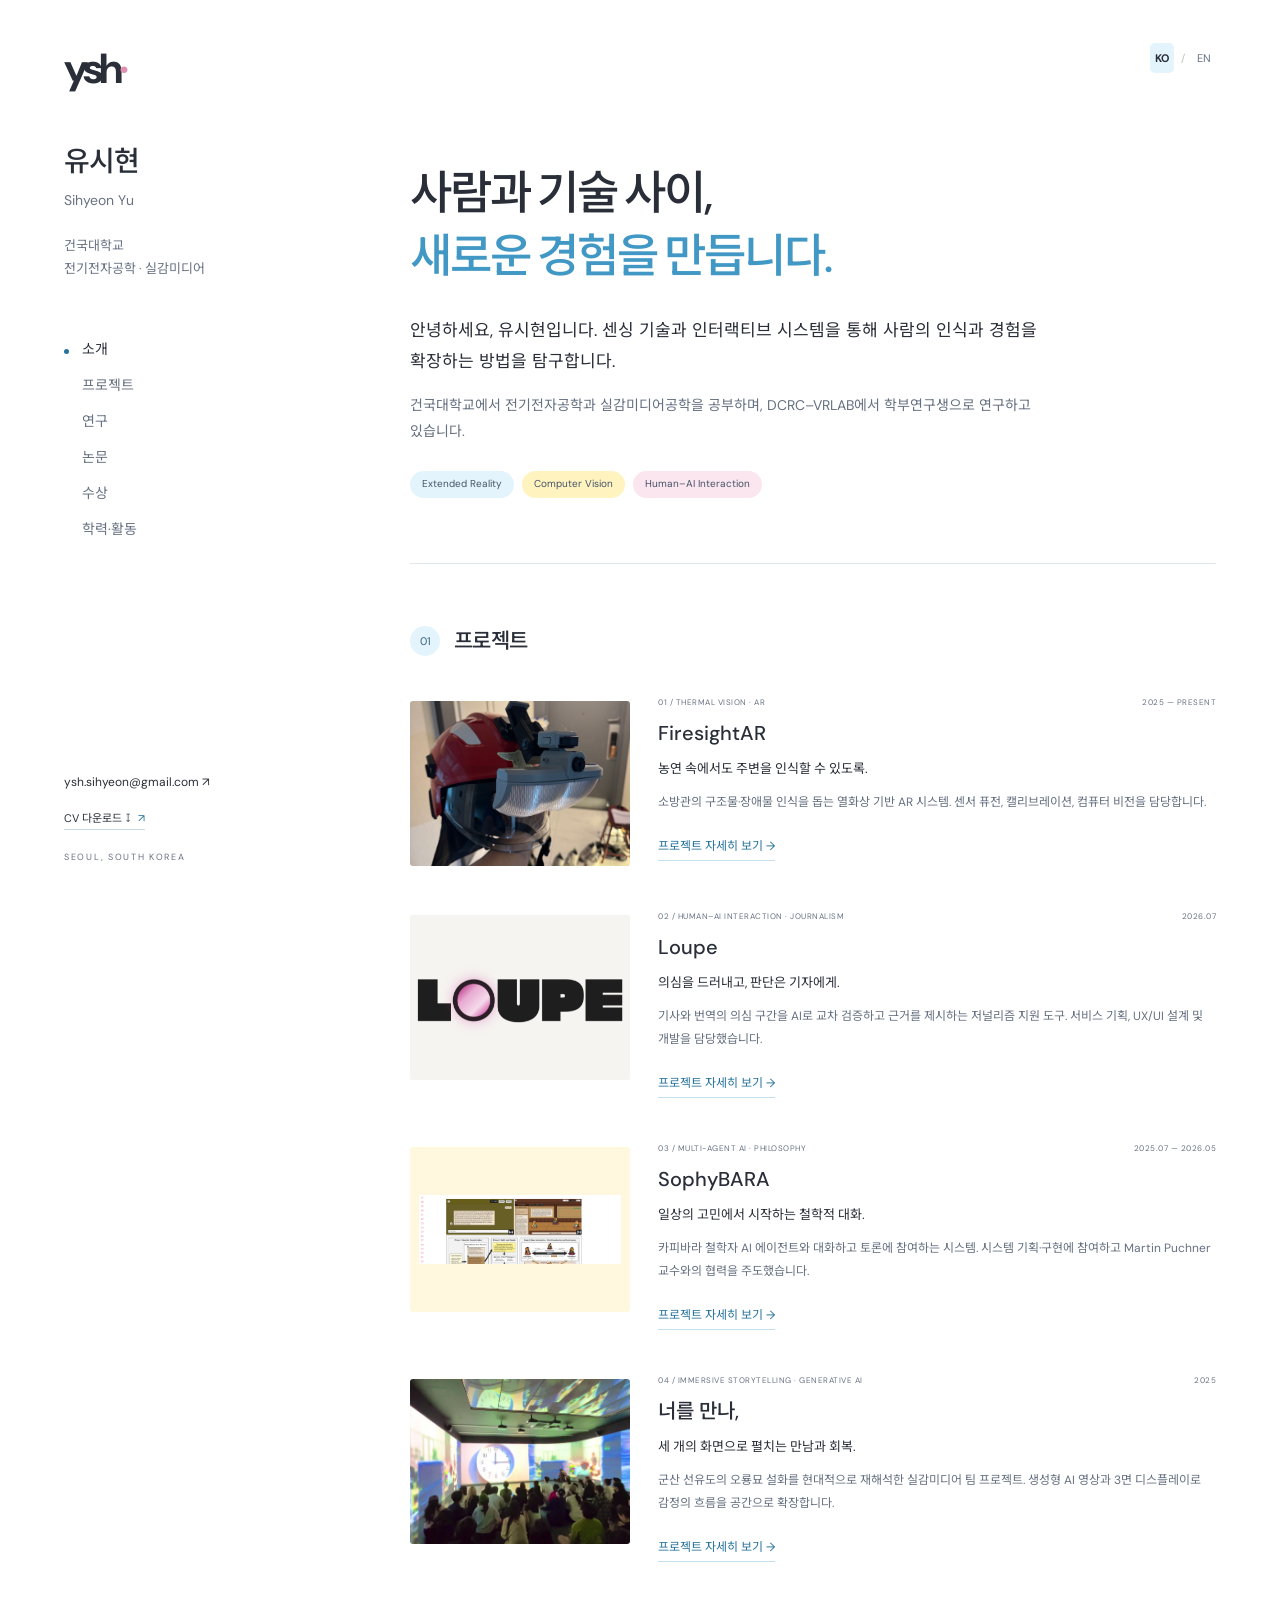
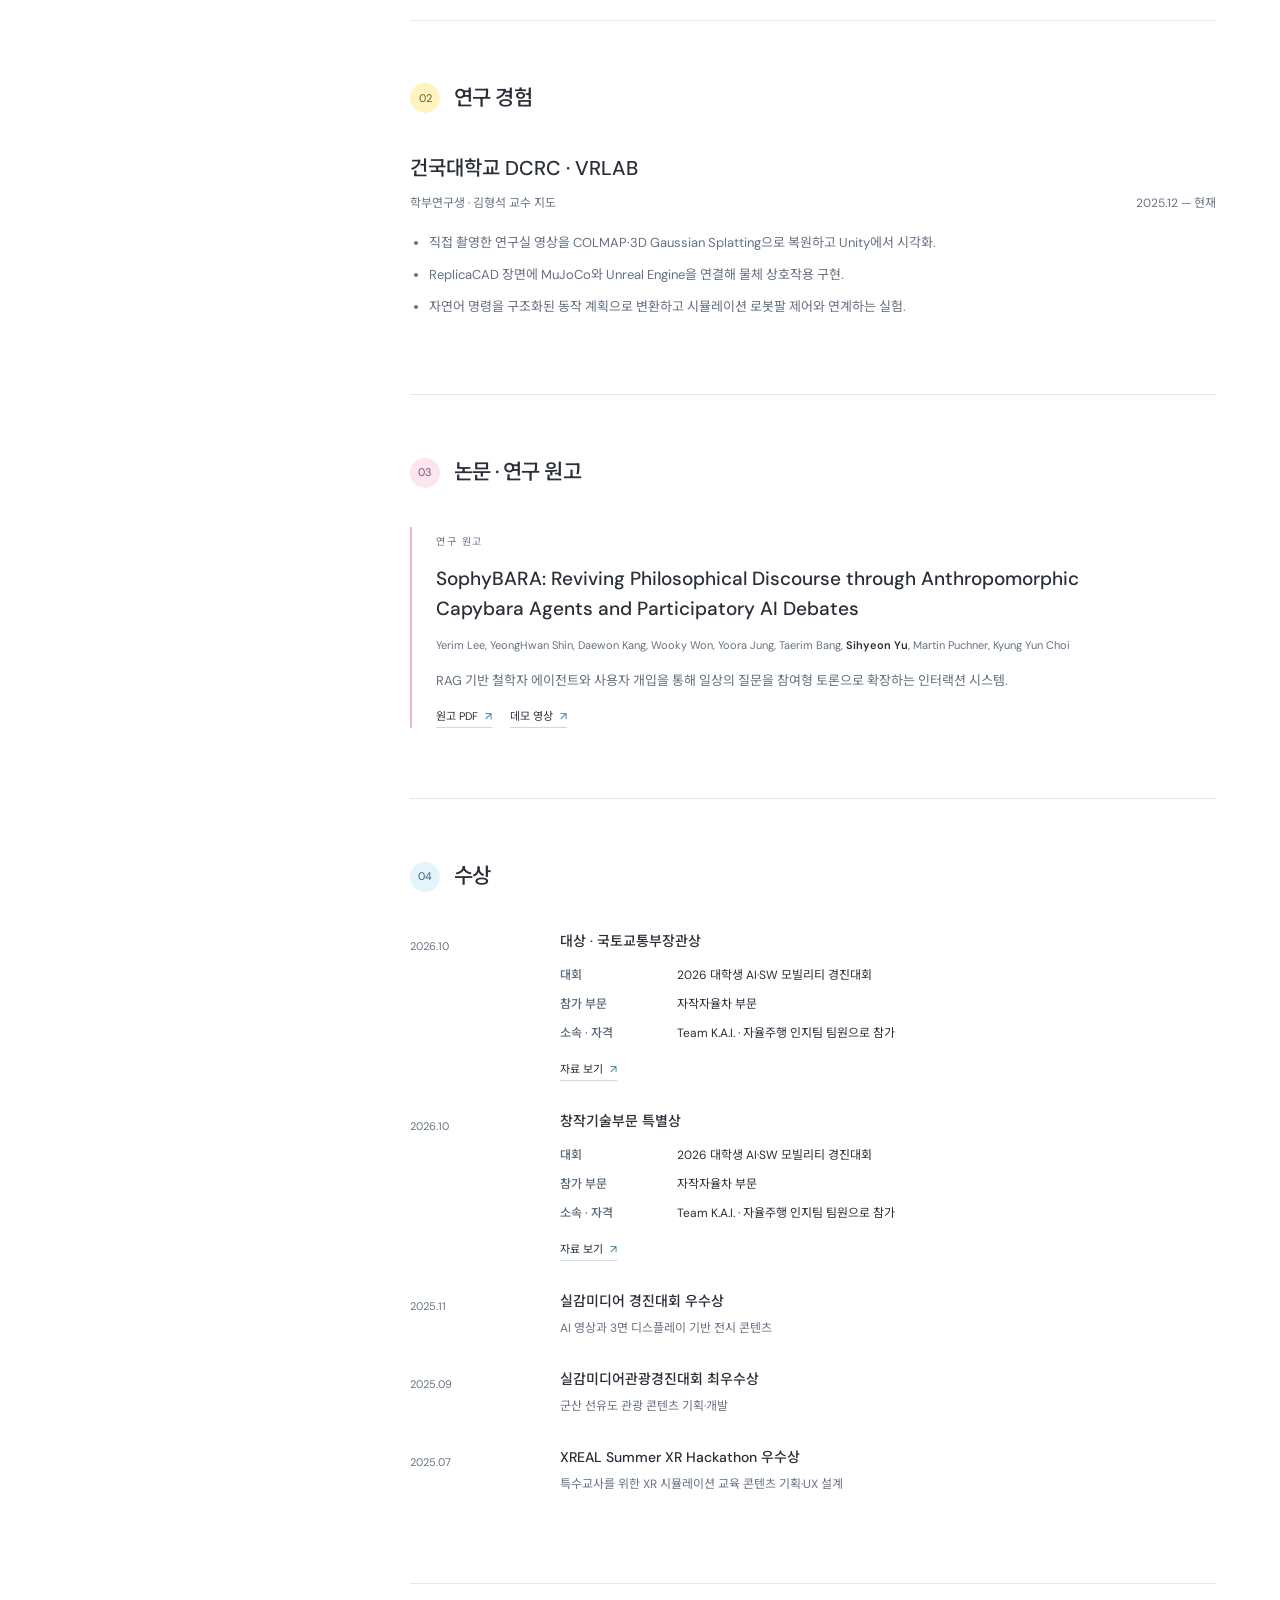
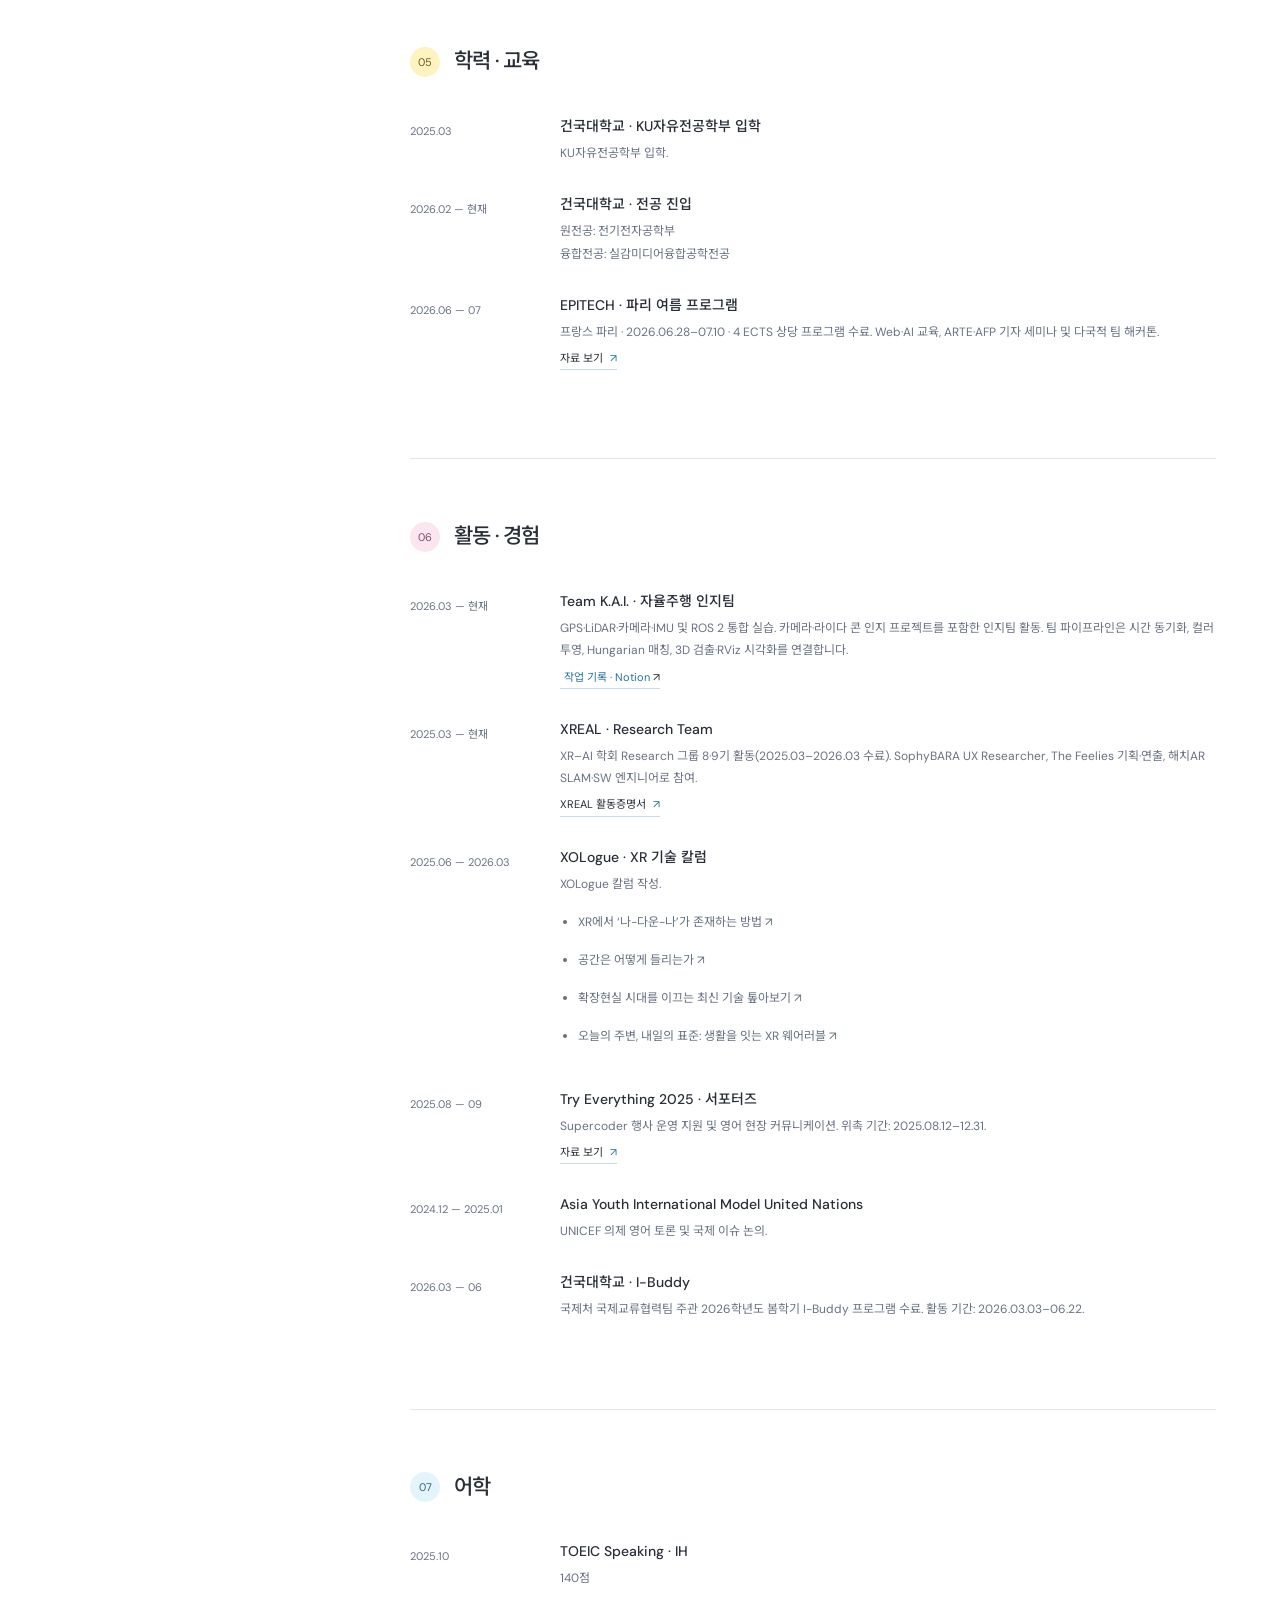
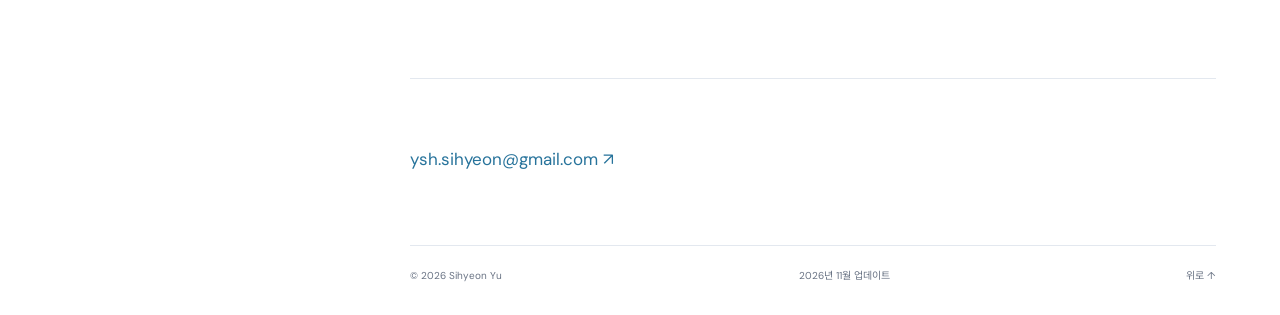
==== commit ea205cd8: "Link public Team KAI archive and publish demonstration media" ====
--- a/index.html
+++ b/index.html
@@ -1,3 +1 @@
-<!doctype html><html lang="ko" data-lang="ko"><head><meta charset="utf-8"><meta name="viewport" content="width=device-width, initial-scale=1"><title>Sihyeon Yu — Research & Selected Work</title><meta name="description" content="Sihyeon Yu — XR, computer vision, and human–AI interaction. Research and selected projects at Konkuk University."><meta name="theme-color" content="#ffffff"><link rel="stylesheet" href="style.css"><script src="app.js" defer></script></head><body><a class="skip" href="#main"><span class="i18n "><span lang="ko">본문 바로가기</span><span lang="en">Skip to content</span></span></a><div class="shell"><aside><a class="wordmark" href="#about">ysh<span>·</span></a><div class="identity"><h1 class="i18n "><span lang="ko">유시현</span><span lang="en">Sihyeon Yu</span></h1><p class="name-secondary"><span class="i18n "><span lang="ko">Sihyeon Yu</span><span lang="en">유시현</span></span></p><p><span class="i18n "><span lang="ko">건국대학교<br>전기전자공학 · 실감미디어</span><span lang="en">Konkuk University<br>Engineering & Immersive Media</span></span></p></div><nav aria-label="Sections"><a href="#about"><span class="i18n "><span lang="ko">소개</span><span lang="en">About</span></span></a><a href="#projects"><span class="i18n "><span lang="ko">프로젝트</span><span lang="en">Projects</span></span></a><a href="#research"><span class="i18n "><span lang="ko">연구</span><span lang="en">Research</span></span></a><a href="#papers"><span class="i18n "><span lang="ko">논문</span><span lang="en">Writing</span></span></a><a href="#awards"><span class="i18n "><span lang="ko">수상</span><span lang="en">Awards</span></span></a><a href="#education"><span class="i18n "><span lang="ko">학력·활동</span><span lang="en">Background</span></span></a></nav><div class="aside-bottom"><a class="email" href="mailto:ysh.sihyeon@gmail.com">ysh.sihyeon@gmail.com ↗</a><div class="links"><a href="assets/cv-ko.pdf" target="_blank" rel="noopener"><span class="i18n "><span lang="ko">CV 다운로드 ↧</span><span lang="en">CV PDF · Korean ↧</span></span> <span aria-hidden="true">↗</span></a></div><small>SEOUL, SOUTH KOREA</small></div></aside><main id="main"><header><div class="language" aria-label="Language"><button type="button" data-language="ko" aria-pressed="true">KO</button><span>/</span><button type="button" data-language="en" aria-pressed="false">EN</button></div></header><section id="about" class="intro"><h2 class="i18n "><span lang="ko">사람과 기술 사이,<br><em>새로운 경험을 만듭니다.</em></span><span lang="en">Exploring the space<br><em>between people<br>and technology.</em></span></h2><p class="i18n intro-description"><span lang="ko">안녕하세요, 유시현입니다. 센싱 기술과 인터랙티브 시스템을 통해 사람의 인식과 경험을 확장하는 방법을 탐구합니다.</span><span lang="en">Hi, I’m Sihyeon. I explore how sensing technologies and interactive systems can extend the way we perceive and experience the world.</span></p><p class="i18n "><span lang="ko">건국대학교에서 전기전자공학과 실감미디어공학을 공부하며, DCRC–VRLAB에서 학부연구생으로 연구하고 있습니다.</span><span lang="en">I study Electrical & Electronic Engineering and Immersive Media Engineering at Konkuk University, where I am an undergraduate research intern at DCRC–VRLAB.</span></p><div class="interests"><span>Extended Reality</span><span>Computer Vision</span><span>Human–AI Interaction</span></div></section><section id="projects"><div class="section-head"><span class="number">01</span><h2 class="i18n "><span lang="ko">선택한 프로젝트</span><span lang="en">Selected projects</span></h2></div><article class="project" id="project-firesight"><div class="project-image firesight"><a href="project-firesight.html" aria-label="FiresightAR"><img src="assets/firesight-prototype.jpg" alt="FiresightAR" loading="lazy"></a></div><div class="project-info"><div class="project-meta"><span>01 / THERMAL VISION · AR</span><time>2025 — PRESENT</time></div><a href="project-firesight.html"><h3 class="i18n "><span lang="ko">FiresightAR</span><span lang="en">FiresightAR</span></h3></a><p class="i18n project-subtitle"><span lang="ko">농연 속에서도 주변을 인식할 수 있도록.</span><span lang="en">Making surroundings legible in low visibility.</span></p><p class="i18n "><span lang="ko">소방관의 구조물·장애물 인식을 돕는 열화상 기반 AR 시스템. 센서 퓨전, 캘리브레이션, 컴퓨터 비전을 담당합니다.</span><span lang="en">A thermal-imaging AR system for firefighter situational awareness. My work focuses on sensor fusion, calibration, and computer vision.</span></p><a class="project-open" href="project-firesight.html"><span class="i18n "><span lang="ko">프로젝트 자세히 보기 →</span><span lang="en">Explore project →</span></span></a></div></article><article class="project" id="project-loupe"><div class="project-image loupe"><a href="project-loupe.html" aria-label="Loupe"><img src="assets/loupe.png" alt="Loupe" loading="lazy"></a></div><div class="project-info"><div class="project-meta"><span>02 / HUMAN–AI INTERACTION · JOURNALISM</span><time>2026.07</time></div><a href="project-loupe.html"><h3 class="i18n "><span lang="ko">Loupe</span><span lang="en">Loupe</span></h3></a><p class="i18n project-subtitle"><span lang="ko">의심을 드러내고, 판단은 기자에게.</span><span lang="en">Highlight doubt. Preserve human judgment.</span></p><p class="i18n "><span lang="ko">기사와 번역의 의심 구간을 AI로 교차 검증하고 근거를 제시하는 저널리즘 지원 도구. 서비스 기획, UX/UI 설계 및 개발을 담당했습니다.</span><span lang="en">A journalism tool that cross-checks articles and translations with AI and surfaces evidence for review. I worked on service planning, UX/UI design, and development.</span></p><a class="project-open" href="project-loupe.html"><span class="i18n "><span lang="ko">프로젝트 자세히 보기 →</span><span lang="en">Explore project →</span></span></a></div></article><article class="project" id="project-sophybara"><div class="project-image sophybara"><a href="project-sophybara.html" aria-label="SophyBARA"><img src="assets/sophybara.png" alt="SophyBARA" loading="lazy"></a></div><div class="project-info"><div class="project-meta"><span>03 / MULTI-AGENT AI · PHILOSOPHY</span><time>2025.07 — 2026.05</time></div><a href="project-sophybara.html"><h3 class="i18n "><span lang="ko">SophyBARA</span><span lang="en">SophyBARA</span></h3></a><p class="i18n project-subtitle"><span lang="ko">일상의 고민에서 시작하는 철학적 대화.</span><span lang="en">Everyday questions. Philosophical perspectives.</span></p><p class="i18n "><span lang="ko">카피바라 철학자 AI 에이전트와 대화하고 토론에 참여하는 시스템. 시스템 기획·구현에 참여하고 Martin Puchner 교수와의 협력을 주도했습니다.</span><span lang="en">A participatory debate system with capybara philosopher agents. I contributed to system planning and implementation, and led collaboration with Professor Martin Puchner.</span></p><a class="project-open" href="project-sophybara.html"><span class="i18n "><span lang="ko">프로젝트 자세히 보기 →</span><span lang="en">Explore project →</span></span></a></div></article><article class="project" id="project-meeting-you"><div class="project-image meeting-you"><a href="project-meeting-you.html" aria-label="Meeting You"><img src="assets/meeting-you-poster.jpg" alt="Meeting You" loading="lazy"></a></div><div class="project-info"><div class="project-meta"><span>04 / IMMERSIVE STORYTELLING · GENERATIVE AI</span><time>2025</time></div><a href="project-meeting-you.html"><h3 class="i18n "><span lang="ko">너를 만나,</span><span lang="en">Meeting You</span></h3></a><p class="i18n project-subtitle"><span lang="ko">세 개의 화면으로 펼치는 만남과 회복.</span><span lang="en">An encounter unfolding across three screens.</span></p><p class="i18n "><span lang="ko">군산 선유도의 오룡묘 설화를 현대적으로 재해석한 실감미디어 팀 프로젝트. 생성형 AI 영상과 3면 디스플레이로 감정의 흐름을 공간으로 확장합니다.</span><span lang="en">A team-created immersive work reinterpreting the Oryongmyo folktale of Seonyudo, Gunsan. Generative AI animation and a three-screen display translate an emotional narrative into spatial experience.</span></p><a class="project-open" href="project-meeting-you.html"><span class="i18n "><span lang="ko">프로젝트 자세히 보기 →</span><span lang="en">Explore project →</span></span></a></div></article></section><section id="research"><div class="section-head"><span class="number">02</span><h2 class="i18n "><span lang="ko">연구 경험</span><span lang="en">Research experience</span></h2></div><h3 class="i18n "><span lang="ko">건국대학교 DCRC · VRLAB</span><span lang="en">DCRC · VRLAB, Konkuk University</span></h3><div class="row-meta"><span class="i18n "><span lang="ko">학부연구생 · 김형석 교수 지도</span><span lang="en">Undergraduate Research Intern · Advisor: Prof. Hyungseok Kim</span></span><time>2025.12 — <span class="i18n "><span lang="ko">현재</span><span lang="en">Present</span></span></time></div><ul><li><span class="i18n "><span lang="ko">직접 촬영한 연구실 영상을 COLMAP·3D Gaussian Splatting으로 복원하고 Unity에서 시각화.</span><span lang="en">Reconstructed self-captured lab footage with COLMAP and 3D Gaussian Splatting, visualized in Unity.</span></span></li><li><span class="i18n "><span lang="ko">ReplicaCAD 장면에 MuJoCo와 Unreal Engine을 연결해 물체 상호작용 구현.</span><span lang="en">Connected MuJoCo physics simulation and Unreal Engine with ReplicaCAD scenes for object interaction.</span></span></li><li><span class="i18n "><span lang="ko">자연어 명령을 구조화된 동작 계획으로 변환하고 시뮬레이션 로봇팔 제어와 연계하는 실험.</span><span lang="en">Explored translating natural-language instructions into structured action plans for a simulated robotic arm.</span></span></li></ul></section><section id="papers"><div class="section-head"><span class="number">03</span><h2 class="i18n "><span lang="ko">논문 · 연구 원고</span><span lang="en">Papers & manuscripts</span></h2></div><article class="paper"><span class="eyebrow"><span class="i18n "><span lang="ko">연구 원고</span><span lang="en">MANUSCRIPT</span></span></span><h3>SophyBARA: Reviving Philosophical Discourse through Anthropomorphic Capybara Agents and Participatory AI Debates</h3><p class="authors">Yerim Lee, YeongHwan Shin, Daewon Kang, Wooky Won, Yoora Jung, Taerim Bang, <strong>Sihyeon Yu</strong>, Martin Puchner, Kyung Yun Choi</p><p class="i18n "><span lang="ko">RAG 기반 철학자 에이전트와 사용자 개입을 통해 일상의 질문을 참여형 토론으로 확장하는 인터랙션 시스템.</span><span lang="en">An interaction system that turns everyday questions into participatory debate through RAG-based philosopher agents and user intervention.</span></p><div class="links"><a href="assets/sophybara.pdf" target="_blank" rel="noopener"><span class="i18n "><span lang="ko">원고 PDF</span><span lang="en">Manuscript PDF</span></span> <span aria-hidden="true">↗</span></a><a href="https://www.youtube.com/watch?v=5hgTFwhwkB0" target="_blank" rel="noopener"><span class="i18n "><span lang="ko">데모 영상</span><span lang="en">Demo video</span></span> <span aria-hidden="true">↗</span></a></div></article></section><section id="awards"><div class="section-head"><span class="number">04</span><h2 class="i18n "><span lang="ko">수상</span><span lang="en">Selected awards</span></h2></div><div class="timeline-entry"><time>2026.10</time><div><h3 class="i18n "><span lang="ko">대상 · 국토교통부장관상</span><span lang="en">Grand Prize · Minister’s Award</span></h3><dl class="award-facts"><div><dt><span class="i18n"><span lang="ko">대회</span><span lang="en">Competition</span></span></dt><dd><span class="i18n"><span lang="ko">2026 대학생 AI·SW 모빌리티 경진대회</span><span lang="en">2026 University AI & SW Mobility Competition</span></span></dd></div><div><dt><span class="i18n"><span lang="ko">참가 부문</span><span lang="en">Category</span></span></dt><dd><span class="i18n"><span lang="ko">자작자율차 부문</span><span lang="en">Autonomous Vehicle Category</span></span></dd></div><div><dt><span class="i18n"><span lang="ko">소속 · 자격</span><span lang="en">Team & participation</span></span></dt><dd><span class="i18n"><span lang="ko">Team K.A.I. · 자율주행 인지팀 팀원으로 참가</span><span lang="en">Team K.A.I. · Participated as a member of the autonomous-driving perception team</span></span></dd></div></dl><div class="links"><a href="assets/grand-prize.pdf" target="_blank" rel="noopener"><span class="i18n "><span lang="ko">자료 보기</span><span lang="en">View document</span></span> <span aria-hidden="true">↗</span></a></div></div></div><div class="timeline-entry"><time>2026.10</time><div><h3 class="i18n "><span lang="ko">창작기술부문 특별상</span><span lang="en">Special Award · Creative Technology</span></h3><dl class="award-facts"><div><dt><span class="i18n"><span lang="ko">대회</span><span lang="en">Competition</span></span></dt><dd><span class="i18n"><span lang="ko">2026 대학생 AI·SW 모빌리티 경진대회</span><span lang="en">2026 University AI & SW Mobility Competition</span></span></dd></div><div><dt><span class="i18n"><span lang="ko">참가 부문</span><span lang="en">Category</span></span></dt><dd><span class="i18n"><span lang="ko">자작자율차 부문</span><span lang="en">Autonomous Vehicle Category</span></span></dd></div><div><dt><span class="i18n"><span lang="ko">소속 · 자격</span><span lang="en">Team & participation</span></span></dt><dd><span class="i18n"><span lang="ko">Team K.A.I. · 자율주행 인지팀 팀원으로 참가</span><span lang="en">Team K.A.I. · Participated as a member of the autonomous-driving perception team</span></span></dd></div></dl><div class="links"><a href="assets/special-award.pdf" target="_blank" rel="noopener"><span class="i18n "><span lang="ko">자료 보기</span><span lang="en">View document</span></span> <span aria-hidden="true">↗</span></a></div></div></div><div class="timeline-entry"><time>2025.11</time><div><h3 class="i18n "><span lang="ko">실감미디어 경진대회 우수상</span><span lang="en">Excellence Award · Immersive Media Competition</span></h3><p class="i18n "><span lang="ko">AI 영상과 3면 디스플레이 기반 전시 콘텐츠</span><span lang="en">Exhibition content combining AI video and three-screen displays</span></p></div></div><div class="timeline-entry"><time>2025.09</time><div><h3 class="i18n "><span lang="ko">실감미디어관광경진대회 최우수상</span><span lang="en">Top Excellence Award · Immersive Tourism Competition</span></h3><p class="i18n "><span lang="ko">군산 선유도 관광 콘텐츠 기획·개발</span><span lang="en">Immersive tourism content for Seonyudo, Gunsan</span></p></div></div><div class="timeline-entry"><time>2025.07</time><div><h3 class="i18n "><span lang="ko">XREAL Summer XR Hackathon 우수상</span><span lang="en">Excellence Award · XREAL Summer XR Hackathon</span></h3><p class="i18n "><span lang="ko">특수교사를 위한 XR 시뮬레이션 교육 콘텐츠 기획·UX 설계</span><span lang="en">Concept and UX design for XR simulation training for special-education teachers</span></p></div></div></section><section id="education"><div class="section-head"><span class="number">05</span><h2 class="i18n "><span lang="ko">학력 · 교육</span><span lang="en">Education</span></h2></div><div class="timeline-entry"><time>2025.03</time><div><h3 class="i18n "><span lang="ko">건국대학교 · KU자유전공학부 입학</span><span lang="en">Konkuk University · Admission</span></h3><p class="i18n "><span lang="ko">KU자유전공학부 입학.</span><span lang="en">Entered the KU Division of Open Major.</span></p></div></div><div class="timeline-entry"><time>2026.02 — <span class="i18n "><span lang="ko">현재</span><span lang="en">Present</span></span></time><div><h3 class="i18n "><span lang="ko">건국대학교 · 전공 진입</span><span lang="en">Konkuk University · Major declaration</span></h3><p class="i18n "><span lang="ko">원전공: 전기전자공학부<br>융합전공: 실감미디어융합공학전공</span><span lang="en">Primary major: Electrical & Electronic Engineering<br>Convergence major: Immersive Media Convergence Engineering</span></p></div></div><div class="timeline-entry"><time>2026.06 — 07</time><div><h3 class="i18n "><span lang="ko">EPITECH · 파리 여름 프로그램</span><span lang="en">EPITECH · Summer School Program MED’IA</span></h3><p class="i18n "><span lang="ko">프랑스 파리 · 2026.06.28–07.10 · 4 ECTS 상당 프로그램 수료. Web·AI 교육, ARTE·AFP 기자 세미나 및 다국적 팀 해커톤.</span><span lang="en">Paris, France · June 28–July 10, 2026 · Completed a program equivalent to 4 ECTS, with Web/AI coursework, ARTE/AFP journalist seminars, and a multinational hackathon.</span></p><div class="links"><a href="assets/epitech.pdf" target="_blank" rel="noopener"><span class="i18n "><span lang="ko">자료 보기</span><span lang="en">View document</span></span> <span aria-hidden="true">↗</span></a></div></div></div></section><section id="activities"><div class="section-head"><span class="number">06</span><h2 class="i18n "><span lang="ko">활동 · 경험</span><span lang="en">Activities & experience</span></h2></div><div class="timeline-entry"><time>2026.03 — <span class="i18n "><span lang="ko">현재</span><span lang="en">Present</span></span></time><div><h3 class="i18n "><span lang="ko">Team K.A.I. · 자율주행 인지팀</span><span lang="en">Team K.A.I. · Autonomous Driving Perception</span></h3><p class="i18n "><span lang="ko">GPS·LiDAR·카메라·IMU 및 ROS 2 통합 실습. 카메라·라이다 콘 인지 프로젝트를 포함한 인지팀 활동. 팀 파이프라인은 시간 동기화, 컬러 투영, Hungarian 매칭, 3D 검출·RViz 시각화를 연결합니다.</span><span lang="en">Perception-team activities including camera–LiDAR cone perception, GPS, IMU, and ROS 2 integration. The team pipeline connects time synchronization, color projection, Hungarian matching, 3D detection, and RViz visualization.</span></p></div></div><div class="timeline-entry"><time>2025.03 — <span class="i18n "><span lang="ko">현재</span><span lang="en">Present</span></span></time><div><h3 class="i18n "><span lang="ko">XREAL · Research Team</span><span lang="en">XREAL · Research Team</span></h3><p class="i18n "><span lang="ko">XR–AI 학회 Research 그룹 8·9기 활동(2025.03–2026.03 수료). SophyBARA UX Researcher, The Feelies 기획·연출, 해치AR SLAM·SW 엔지니어로 참여.</span><span lang="en">Completed the 8th and 9th cohorts of the XR–AI society’s Research group (March 2025–March 2026). Roles: UX Researcher for SophyBARA; planning and direction for The Feelies; SLAM and software engineering for HaechiAR.</span></p><div class="links"><a href="assets/xreal-certificate.pdf" target="_blank" rel="noopener"><span class="i18n "><span lang="ko">XREAL 활동증명서</span><span lang="en">XREAL certificate</span></span> <span aria-hidden="true">↗</span></a></div></div></div><div class="timeline-entry"><time>2025.06 — 2026.03</time><div><h3 class="i18n "><span lang="ko">XOLogue · XR 기술 칼럼</span><span lang="en">XOLogue · XR Technology Writing</span></h3><p class="i18n "><span lang="ko">XOLogue 칼럼 작성.</span><span lang="en">Authored columns for XOLogue (articles in Korean).</span></p><ul class="article-list"><li><a href="https://xreal-workspace.notion.site/XR-30b2f785f2b380088a51df5fa730dd9c" target="_blank" rel="noopener">XR에서 ‘나-다운-나’가 존재하는 방법 ↗</a></li><li><a href="https://xreal-workspace.notion.site/2e22f785f2b38024abeef86619f913fe" target="_blank" rel="noopener">공간은 어떻게 들리는가 ↗</a></li><li><a href="https://xreal-workspace.notion.site/2b02f785f2b380498c94efb745d6299e" target="_blank" rel="noopener">확장현실 시대를 이끄는 최신 기술 톺아보기 ↗</a></li><li><a href="https://xreal-workspace.notion.site/XR-2772f785f2b380b4a232c908086a0914" target="_blank" rel="noopener">오늘의 주변, 내일의 표준: 생활을 잇는 XR 웨어러블 ↗</a></li></ul></div></div><div class="timeline-entry"><time>2025.08 — 09</time><div><h3 class="i18n "><span lang="ko">Try Everything 2025 · 서포터즈</span><span lang="en">Try Everything 2025 · Supporter</span></h3><p class="i18n "><span lang="ko">Supercoder 행사 운영 지원 및 영어 현장 커뮤니케이션. 위촉 기간: 2025.08.12–12.31.</span><span lang="en">Supported Supercoder event operations and on-site English communication. Appointment period: Aug 12–Dec 31, 2025.</span></p><div class="links"><a href="assets/try-everything.pdf" target="_blank" rel="noopener"><span class="i18n "><span lang="ko">자료 보기</span><span lang="en">View document</span></span> <span aria-hidden="true">↗</span></a></div></div></div><div class="timeline-entry"><time>2024.12 — 2025.01</time><div><h3 class="i18n "><span lang="ko">Asia Youth International Model United Nations</span><span lang="en">Asia Youth International Model United Nations</span></h3><p class="i18n "><span lang="ko">UNICEF 의제 영어 토론 및 국제 이슈 논의.</span><span lang="en">English-language debate on UNICEF agendas and international issues.</span></p></div></div><div class="timeline-entry"><time>2026.03 — 06</time><div><h3 class="i18n "><span lang="ko">건국대학교 · I-Buddy</span><span lang="en">Konkuk University · I-Buddy</span></h3><p class="i18n "><span lang="ko">국제처 국제교류협력팀 주관 2026학년도 봄학기 I-Buddy 프로그램 수료. 활동 기간: 2026.03.03–06.22.</span><span lang="en">Completed the Spring 2026 I-Buddy program organized by the International Programs Team, Office of International Affairs. March 3–June 22, 2026.</span></p></div></div></section><section id="languages"><div class="section-head"><span class="number">07</span><h2 class="i18n "><span lang="ko">어학</span><span lang="en">Languages</span></h2></div><div class="timeline-entry"><time>2025.10</time><div><h3 class="i18n "><span lang="ko">TOEIC Speaking · IH</span><span lang="en">TOEIC Speaking · IH</span></h3><p class="i18n "><span lang="ko">140점</span><span lang="en">Score: 140</span></p></div></div></section><footer><h2 class="i18n "><span lang="ko">함께 탐구하고, 만들어가요.</span><span lang="en">Let’s explore and build together.</span></h2><a class="contact" href="mailto:ysh.sihyeon@gmail.com">ysh.sihyeon@gmail.com ↗</a><div class="footer-meta"><span>© 2026 Sihyeon Yu</span><span><span class="i18n "><span lang="ko">2026년 11월 업데이트</span><span lang="en">Updated November 2026</span></span></span><a href="#about"><span class="i18n "><span lang="ko">위로 ↑</span><span lang="en">Back to top ↑</span></span></a></div></footer></main></div></body></html>
-
-
+<!doctype html><html lang="ko" data-lang="ko"><head><meta charset="utf-8"><meta name="viewport" content="width=device-width, initial-scale=1"><title>Sihyeon Yu — Research & Selected Work</title><meta name="description" content="Sihyeon Yu — XR, computer vision, and human–AI interaction. Research and selected projects at Konkuk University."><meta name="theme-color" content="#ffffff"><link rel="stylesheet" href="style.css"><script src="app.js" defer></script></head><body><a class="skip" href="#main"><span class="i18n "><span lang="ko">본문 바로가기</span><span lang="en">Skip to content</span></span></a><div class="shell"><aside><a class="wordmark" href="#about">ysh<span>·</span></a><div class="identity"><h1 class="i18n "><span lang="ko">유시현</span><span lang="en">Sihyeon Yu</span></h1><p class="name-secondary"><span class="i18n "><span lang="ko">Sihyeon Yu</span><span lang="en">유시현</span></span></p><p><span class="i18n "><span lang="ko">건국대학교<br>전기전자공학 · 실감미디어</span><span lang="en">Konkuk University<br>Engineering & Immersive Media</span></span></p></div><nav aria-label="Sections"><a href="#about"><span class="i18n "><span lang="ko">소개</span><span lang="en">About</span></span></a><a href="#projects"><span class="i18n "><span lang="ko">프로젝트</span><span lang="en">Projects</span></span></a><a href="#research"><span class="i18n "><span lang="ko">연구</span><span lang="en">Research</span></span></a><a href="#papers"><span class="i18n "><span lang="ko">논문</span><span lang="en">Writing</span></span></a><a href="#awards"><span class="i18n "><span lang="ko">수상</span><span lang="en">Awards</span></span></a><a href="#education"><span class="i18n "><span lang="ko">학력·활동</span><span lang="en">Background</span></span></a></nav><div class="aside-bottom"><a class="email" href="mailto:ysh.sihyeon@gmail.com">ysh.sihyeon@gmail.com ↗</a><div class="links"><a href="assets/cv-ko.pdf" target="_blank" rel="noopener"><span class="i18n "><span lang="ko">CV 다운로드 ↧</span><span lang="en">CV PDF · Korean ↧</span></span> <span aria-hidden="true">↗</span></a></div><small>SEOUL, SOUTH KOREA</small></div></aside><main id="main"><header><div class="language" aria-label="Language"><button type="button" data-language="ko" aria-pressed="true">KO</button><span>/</span><button type="button" data-language="en" aria-pressed="false">EN</button></div></header><section id="about" class="intro"><h2 class="i18n "><span lang="ko">사람과 기술 사이,<br><em>새로운 경험을 만듭니다.</em></span><span lang="en">Exploring the space<br><em>between people<br>and technology.</em></span></h2><p class="i18n intro-description"><span lang="ko">안녕하세요, 유시현입니다. 센싱 기술과 인터랙티브 시스템을 통해 사람의 인식과 경험을 확장하는 방법을 탐구합니다.</span><span lang="en">Hi, I’m Sihyeon. I explore how sensing technologies and interactive systems can extend the way we perceive and experience the world.</span></p><p class="i18n "><span lang="ko">건국대학교에서 전기전자공학과 실감미디어공학을 공부하며, DCRC–VRLAB에서 학부연구생으로 연구하고 있습니다.</span><span lang="en">I study Electrical & Electronic Engineering and Immersive Media Engineering at Konkuk University, where I am an undergraduate research intern at DCRC–VRLAB.</span></p><div class="interests"><span>Extended Reality</span><span>Computer Vision</span><span>Human–AI Interaction</span></div></section><section id="projects"><div class="section-head"><span class="number">01</span><h2 class="i18n "><span lang="ko">프로젝트</span><span lang="en">Projects</span></h2></div><article class="project" id="project-firesight"><div class="project-image firesight"><a href="project-firesight.html" aria-label="FiresightAR"><img src="assets/firesight-prototype.jpg" alt="FiresightAR" loading="lazy"></a></div><div class="project-info"><div class="project-meta"><span>01 / THERMAL VISION · AR</span><time>2025 — PRESENT</time></div><a href="project-firesight.html"><h3 class="i18n "><span lang="ko">FiresightAR</span><span lang="en">FiresightAR</span></h3></a><p class="i18n project-subtitle"><span lang="ko">농연 속에서도 주변을 인식할 수 있도록.</span><span lang="en">Making surroundings legible in low visibility.</span></p><p class="i18n "><span lang="ko">소방관의 구조물·장애물 인식을 돕는 열화상 기반 AR 시스템. 센서 퓨전, 캘리브레이션, 컴퓨터 비전을 담당합니다.</span><span lang="en">A thermal-imaging AR system for firefighter situational awareness. My work focuses on sensor fusion, calibration, and computer vision.</span></p><a class="project-open" href="project-firesight.html"><span class="i18n "><span lang="ko">프로젝트 자세히 보기 →</span><span lang="en">Explore project →</span></span></a></div></article><article class="project" id="project-loupe"><div class="project-image loupe"><a href="project-loupe.html" aria-label="Loupe"><img src="assets/loupe.png" alt="Loupe" loading="lazy"></a></div><div class="project-info"><div class="project-meta"><span>02 / HUMAN–AI INTERACTION · JOURNALISM</span><time>2026.07</time></div><a href="project-loupe.html"><h3 class="i18n "><span lang="ko">Loupe</span><span lang="en">Loupe</span></h3></a><p class="i18n project-subtitle"><span lang="ko">의심을 드러내고, 판단은 기자에게.</span><span lang="en">Highlight doubt. Preserve human judgment.</span></p><p class="i18n "><span lang="ko">기사와 번역의 의심 구간을 AI로 교차 검증하고 근거를 제시하는 저널리즘 지원 도구. 서비스 기획, UX/UI 설계 및 개발을 담당했습니다.</span><span lang="en">A journalism tool that cross-checks articles and translations with AI and surfaces evidence for review. I worked on service planning, UX/UI design, and development.</span></p><a class="project-open" href="project-loupe.html"><span class="i18n "><span lang="ko">프로젝트 자세히 보기 →</span><span lang="en">Explore project →</span></span></a></div></article><article class="project" id="project-sophybara"><div class="project-image sophybara"><a href="project-sophybara.html" aria-label="SophyBARA"><img src="assets/sophybara.png" alt="SophyBARA" loading="lazy"></a></div><div class="project-info"><div class="project-meta"><span>03 / MULTI-AGENT AI · PHILOSOPHY</span><time>2025.07 — 2026.05</time></div><a href="project-sophybara.html"><h3 class="i18n "><span lang="ko">SophyBARA</span><span lang="en">SophyBARA</span></h3></a><p class="i18n project-subtitle"><span lang="ko">일상의 고민에서 시작하는 철학적 대화.</span><span lang="en">Everyday questions. Philosophical perspectives.</span></p><p class="i18n "><span lang="ko">카피바라 철학자 AI 에이전트와 대화하고 토론에 참여하는 시스템. 시스템 기획·구현에 참여하고 Martin Puchner 교수와의 협력을 주도했습니다.</span><span lang="en">A participatory debate system with capybara philosopher agents. I contributed to system planning and implementation, and led collaboration with Professor Martin Puchner.</span></p><a class="project-open" href="project-sophybara.html"><span class="i18n "><span lang="ko">프로젝트 자세히 보기 →</span><span lang="en">Explore project →</span></span></a></div></article><article class="project" id="project-meeting-you"><div class="project-image meeting-you"><a href="project-meeting-you.html" aria-label="Meeting You"><img src="assets/meeting-you-poster.jpg" alt="Meeting You" loading="lazy"></a></div><div class="project-info"><div class="project-meta"><span>04 / IMMERSIVE STORYTELLING · GENERATIVE AI</span><time>2025</time></div><a href="project-meeting-you.html"><h3 class="i18n "><span lang="ko">너를 만나,</span><span lang="en">Meeting You</span></h3></a><p class="i18n project-subtitle"><span lang="ko">세 개의 화면으로 펼치는 만남과 회복.</span><span lang="en">An encounter unfolding across three screens.</span></p><p class="i18n "><span lang="ko">군산 선유도의 오룡묘 설화를 현대적으로 재해석한 실감미디어 팀 프로젝트. 생성형 AI 영상과 3면 디스플레이로 감정의 흐름을 공간으로 확장합니다.</span><span lang="en">A team-created immersive work reinterpreting the Oryongmyo folktale of Seonyudo, Gunsan. Generative AI animation and a three-screen display translate an emotional narrative into spatial experience.</span></p><a class="project-open" href="project-meeting-you.html"><span class="i18n "><span lang="ko">프로젝트 자세히 보기 →</span><span lang="en">Explore project →</span></span></a></div></article></section><section id="research"><div class="section-head"><span class="number">02</span><h2 class="i18n "><span lang="ko">연구 경험</span><span lang="en">Research experience</span></h2></div><h3 class="i18n "><span lang="ko">건국대학교 DCRC · VRLAB</span><span lang="en">DCRC · VRLAB, Konkuk University</span></h3><div class="row-meta"><span class="i18n "><span lang="ko">학부연구생 · 김형석 교수 지도</span><span lang="en">Undergraduate Research Intern · Advisor: Prof. Hyungseok Kim</span></span><time>2025.12 — <span class="i18n "><span lang="ko">현재</span><span lang="en">Present</span></span></time></div><ul><li><span class="i18n "><span lang="ko">직접 촬영한 연구실 영상을 COLMAP·3D Gaussian Splatting으로 복원하고 Unity에서 시각화.</span><span lang="en">Reconstructed self-captured lab footage with COLMAP and 3D Gaussian Splatting, visualized in Unity.</span></span></li><li><span class="i18n "><span lang="ko">ReplicaCAD 장면에 MuJoCo와 Unreal Engine을 연결해 물체 상호작용 구현.</span><span lang="en">Connected MuJoCo physics simulation and Unreal Engine with ReplicaCAD scenes for object interaction.</span></span></li><li><span class="i18n "><span lang="ko">자연어 명령을 구조화된 동작 계획으로 변환하고 시뮬레이션 로봇팔 제어와 연계하는 실험.</span><span lang="en">Explored translating natural-language instructions into structured action plans for a simulated robotic arm.</span></span></li></ul></section><section id="papers"><div class="section-head"><span class="number">03</span><h2 class="i18n "><span lang="ko">논문 · 연구 원고</span><span lang="en">Papers & manuscripts</span></h2></div><article class="paper"><span class="eyebrow"><span class="i18n "><span lang="ko">연구 원고</span><span lang="en">MANUSCRIPT</span></span></span><h3>SophyBARA: Reviving Philosophical Discourse through Anthropomorphic Capybara Agents and Participatory AI Debates</h3><p class="authors">Yerim Lee, YeongHwan Shin, Daewon Kang, Wooky Won, Yoora Jung, Taerim Bang, <strong>Sihyeon Yu</strong>, Martin Puchner, Kyung Yun Choi</p><p class="i18n "><span lang="ko">RAG 기반 철학자 에이전트와 사용자 개입을 통해 일상의 질문을 참여형 토론으로 확장하는 인터랙션 시스템.</span><span lang="en">An interaction system that turns everyday questions into participatory debate through RAG-based philosopher agents and user intervention.</span></p><div class="links"><a href="assets/sophybara.pdf" target="_blank" rel="noopener"><span class="i18n "><span lang="ko">원고 PDF</span><span lang="en">Manuscript PDF</span></span> <span aria-hidden="true">↗</span></a><a href="https://www.youtube.com/watch?v=5hgTFwhwkB0" target="_blank" rel="noopener"><span class="i18n "><span lang="ko">데모 영상</span><span lang="en">Demo video</span></span> <span aria-hidden="true">↗</span></a></div></article></section><section id="awards"><div class="section-head"><span class="number">04</span><h2 class="i18n "><span lang="ko">수상</span><span lang="en">Selected awards</span></h2></div><div class="timeline-entry"><time>2026.10</time><div><h3 class="i18n "><span lang="ko">대상 · 국토교통부장관상</span><span lang="en">Grand Prize · Minister’s Award</span></h3><dl class="award-facts"><div><dt><span class="i18n"><span lang="ko">대회</span><span lang="en">Competition</span></span></dt><dd><span class="i18n"><span lang="ko">2026 대학생 AI·SW 모빌리티 경진대회</span><span lang="en">2026 University AI & SW Mobility Competition</span></span></dd></div><div><dt><span class="i18n"><span lang="ko">참가 부문</span><span lang="en">Category</span></span></dt><dd><span class="i18n"><span lang="ko">자작자율차 부문</span><span lang="en">Autonomous Vehicle Category</span></span></dd></div><div><dt><span class="i18n"><span lang="ko">소속 · 자격</span><span lang="en">Team & participation</span></span></dt><dd><span class="i18n"><span lang="ko">Team K.A.I. · 자율주행 인지팀 팀원으로 참가</span><span lang="en">Team K.A.I. · Participated as a member of the autonomous-driving perception team</span></span></dd></div></dl><div class="links"><a href="assets/grand-prize.pdf" target="_blank" rel="noopener"><span class="i18n "><span lang="ko">자료 보기</span><span lang="en">View document</span></span> <span aria-hidden="true">↗</span></a></div></div></div><div class="timeline-entry"><time>2026.10</time><div><h3 class="i18n "><span lang="ko">창작기술부문 특별상</span><span lang="en">Special Award · Creative Technology</span></h3><dl class="award-facts"><div><dt><span class="i18n"><span lang="ko">대회</span><span lang="en">Competition</span></span></dt><dd><span class="i18n"><span lang="ko">2026 대학생 AI·SW 모빌리티 경진대회</span><span lang="en">2026 University AI & SW Mobility Competition</span></span></dd></div><div><dt><span class="i18n"><span lang="ko">참가 부문</span><span lang="en">Category</span></span></dt><dd><span class="i18n"><span lang="ko">자작자율차 부문</span><span lang="en">Autonomous Vehicle Category</span></span></dd></div><div><dt><span class="i18n"><span lang="ko">소속 · 자격</span><span lang="en">Team & participation</span></span></dt><dd><span class="i18n"><span lang="ko">Team K.A.I. · 자율주행 인지팀 팀원으로 참가</span><span lang="en">Team K.A.I. · Participated as a member of the autonomous-driving perception team</span></span></dd></div></dl><div class="links"><a href="assets/special-award.pdf" target="_blank" rel="noopener"><span class="i18n "><span lang="ko">자료 보기</span><span lang="en">View document</span></span> <span aria-hidden="true">↗</span></a></div></div></div><div class="timeline-entry"><time>2025.11</time><div><h3 class="i18n "><span lang="ko">실감미디어 경진대회 우수상</span><span lang="en">Excellence Award · Immersive Media Competition</span></h3><p class="i18n "><span lang="ko">AI 영상과 3면 디스플레이 기반 전시 콘텐츠</span><span lang="en">Exhibition content combining AI video and three-screen displays</span></p></div></div><div class="timeline-entry"><time>2025.09</time><div><h3 class="i18n "><span lang="ko">실감미디어관광경진대회 최우수상</span><span lang="en">Top Excellence Award · Immersive Tourism Competition</span></h3><p class="i18n "><span lang="ko">군산 선유도 관광 콘텐츠 기획·개발</span><span lang="en">Immersive tourism content for Seonyudo, Gunsan</span></p></div></div><div class="timeline-entry"><time>2025.07</time><div><h3 class="i18n "><span lang="ko">XREAL Summer XR Hackathon 우수상</span><span lang="en">Excellence Award · XREAL Summer XR Hackathon</span></h3><p class="i18n "><span lang="ko">특수교사를 위한 XR 시뮬레이션 교육 콘텐츠 기획·UX 설계</span><span lang="en">Concept and UX design for XR simulation training for special-education teachers</span></p></div></div></section><section id="education"><div class="section-head"><span class="number">05</span><h2 class="i18n "><span lang="ko">학력 · 교육</span><span lang="en">Education</span></h2></div><div class="timeline-entry"><time>2025.03</time><div><h3 class="i18n "><span lang="ko">건국대학교 · KU자유전공학부 입학</span><span lang="en">Konkuk University · Admission</span></h3><p class="i18n "><span lang="ko">KU자유전공학부 입학.</span><span lang="en">Entered the KU Division of Open Major.</span></p></div></div><div class="timeline-entry"><time>2026.02 — <span class="i18n "><span lang="ko">현재</span><span lang="en">Present</span></span></time><div><h3 class="i18n "><span lang="ko">건국대학교 · 전공 진입</span><span lang="en">Konkuk University · Major declaration</span></h3><p class="i18n "><span lang="ko">원전공: 전기전자공학부<br>융합전공: 실감미디어융합공학전공</span><span lang="en">Primary major: Electrical & Electronic Engineering<br>Convergence major: Immersive Media Convergence Engineering</span></p></div></div><div class="timeline-entry"><time>2026.06 — 07</time><div><h3 class="i18n "><span lang="ko">EPITECH · 파리 여름 프로그램</span><span lang="en">EPITECH · Summer School Program MED’IA</span></h3><p class="i18n "><span lang="ko">프랑스 파리 · 2026.06.28–07.10 · 4 ECTS 상당 프로그램 수료. Web·AI 교육, ARTE·AFP 기자 세미나 및 다국적 팀 해커톤.</span><span lang="en">Paris, France · June 28–July 10, 2026 · Completed a program equivalent to 4 ECTS, with Web/AI coursework, ARTE/AFP journalist seminars, and a multinational hackathon.</span></p><div class="links"><a href="assets/epitech.pdf" target="_blank" rel="noopener"><span class="i18n "><span lang="ko">자료 보기</span><span lang="en">View document</span></span> <span aria-hidden="true">↗</span></a></div></div></div></section><section id="activities"><div class="section-head"><span class="number">06</span><h2 class="i18n "><span lang="ko">활동 · 경험</span><span lang="en">Activities & experience</span></h2></div><div class="timeline-entry"><time>2026.03 — <span class="i18n "><span lang="ko">현재</span><span lang="en">Present</span></span></time><div><h3 class="i18n "><span lang="ko">Team K.A.I. · 자율주행 인지팀</span><span lang="en">Team K.A.I. · Autonomous Driving Perception</span></h3><p class="i18n "><span lang="ko">GPS·LiDAR·카메라·IMU 및 ROS 2 통합 실습. 카메라·라이다 콘 인지 프로젝트를 포함한 인지팀 활동. 팀 파이프라인은 시간 동기화, 컬러 투영, Hungarian 매칭, 3D 검출·RViz 시각화를 연결합니다.</span><span lang="en">Perception-team activities including camera–LiDAR cone perception, GPS, IMU, and ROS 2 integration. The team pipeline connects time synchronization, color projection, Hungarian matching, 3D detection, and RViz visualization.</span></p><div class="links"><a href="https://woolly-echo-3a0.notion.site/Team-K-A-I-41c62871a58b81adb39cfa6b3e84cd12" target="_blank" rel="noopener"><span class="i18n "><span lang="ko">작업 기록 · Notion</span><span lang="en">Work archive · Notion</span></span> ↗</a></div></div></div><div class="timeline-entry"><time>2025.03 — <span class="i18n "><span lang="ko">현재</span><span lang="en">Present</span></span></time><div><h3 class="i18n "><span lang="ko">XREAL · Research Team</span><span lang="en">XREAL · Research Team</span></h3><p class="i18n "><span lang="ko">XR–AI 학회 Research 그룹 8·9기 활동(2025.03–2026.03 수료). SophyBARA UX Researcher, The Feelies 기획·연출, 해치AR SLAM·SW 엔지니어로 참여.</span><span lang="en">Completed the 8th and 9th cohorts of the XR–AI society’s Research group (March 2025–March 2026). Roles: UX Researcher for SophyBARA; planning and direction for The Feelies; SLAM and software engineering for HaechiAR.</span></p><div class="links"><a href="assets/xreal-certificate.pdf" target="_blank" rel="noopener"><span class="i18n "><span lang="ko">XREAL 활동증명서</span><span lang="en">XREAL certificate</span></span> <span aria-hidden="true">↗</span></a></div></div></div><div class="timeline-entry"><time>2025.06 — 2026.03</time><div><h3 class="i18n "><span lang="ko">XOLogue · XR 기술 칼럼</span><span lang="en">XOLogue · XR Technology Writing</span></h3><p class="i18n "><span lang="ko">XOLogue 칼럼 작성.</span><span lang="en">Authored columns for XOLogue (articles in Korean).</span></p><ul class="article-list"><li><a href="https://xreal-workspace.notion.site/XR-30b2f785f2b380088a51df5fa730dd9c" target="_blank" rel="noopener">XR에서 ‘나-다운-나’가 존재하는 방법 ↗</a></li><li><a href="https://xreal-workspace.notion.site/2e22f785f2b38024abeef86619f913fe" target="_blank" rel="noopener">공간은 어떻게 들리는가 ↗</a></li><li><a href="https://xreal-workspace.notion.site/2b02f785f2b380498c94efb745d6299e" target="_blank" rel="noopener">확장현실 시대를 이끄는 최신 기술 톺아보기 ↗</a></li><li><a href="https://xreal-workspace.notion.site/XR-2772f785f2b380b4a232c908086a0914" target="_blank" rel="noopener">오늘의 주변, 내일의 표준: 생활을 잇는 XR 웨어러블 ↗</a></li></ul></div></div><div class="timeline-entry"><time>2025.08 — 09</time><div><h3 class="i18n "><span lang="ko">Try Everything 2025 · 서포터즈</span><span lang="en">Try Everything 2025 · Supporter</span></h3><p class="i18n "><span lang="ko">Supercoder 행사 운영 지원 및 영어 현장 커뮤니케이션. 위촉 기간: 2025.08.12–12.31.</span><span lang="en">Supported Supercoder event operations and on-site English communication. Appointment period: Aug 12–Dec 31, 2025.</span></p><div class="links"><a href="assets/try-everything.pdf" target="_blank" rel="noopener"><span class="i18n "><span lang="ko">자료 보기</span><span lang="en">View document</span></span> <span aria-hidden="true">↗</span></a></div></div></div><div class="timeline-entry"><time>2024.12 — 2025.01</time><div><h3 class="i18n "><span lang="ko">Asia Youth International Model United Nations</span><span lang="en">Asia Youth International Model United Nations</span></h3><p class="i18n "><span lang="ko">UNICEF 의제 영어 토론 및 국제 이슈 논의.</span><span lang="en">English-language debate on UNICEF agendas and international issues.</span></p></div></div><div class="timeline-entry"><time>2026.03 — 06</time><div><h3 class="i18n "><span lang="ko">건국대학교 · I-Buddy</span><span lang="en">Konkuk University · I-Buddy</span></h3><p class="i18n "><span lang="ko">국제처 국제교류협력팀 주관 2026학년도 봄학기 I-Buddy 프로그램 수료. 활동 기간: 2026.03.03–06.22.</span><span lang="en">Completed the Spring 2026 I-Buddy program organized by the International Programs Team, Office of International Affairs. March 3–June 22, 2026.</span></p></div></div></section><section id="languages"><div class="section-head"><span class="number">07</span><h2 class="i18n "><span lang="ko">어학</span><span lang="en">Languages</span></h2></div><div class="timeline-entry"><time>2025.10</time><div><h3 class="i18n "><span lang="ko">TOEIC Speaking · IH</span><span lang="en">TOEIC Speaking · IH</span></h3><p class="i18n "><span lang="ko">140점</span><span lang="en">Score: 140</span></p></div></div></section><footer><a class="contact" href="mailto:ysh.sihyeon@gmail.com">ysh.sihyeon@gmail.com ↗</a><div class="footer-meta"><span>© 2026 Sihyeon Yu</span><span><span class="i18n "><span lang="ko">2026년 11월 업데이트</span><span lang="en">Updated November 2026</span></span></span><a href="#about"><span class="i18n "><span lang="ko">위로 ↑</span><span lang="en">Back to top ↑</span></span></a></div></footer></main></div></body></html>
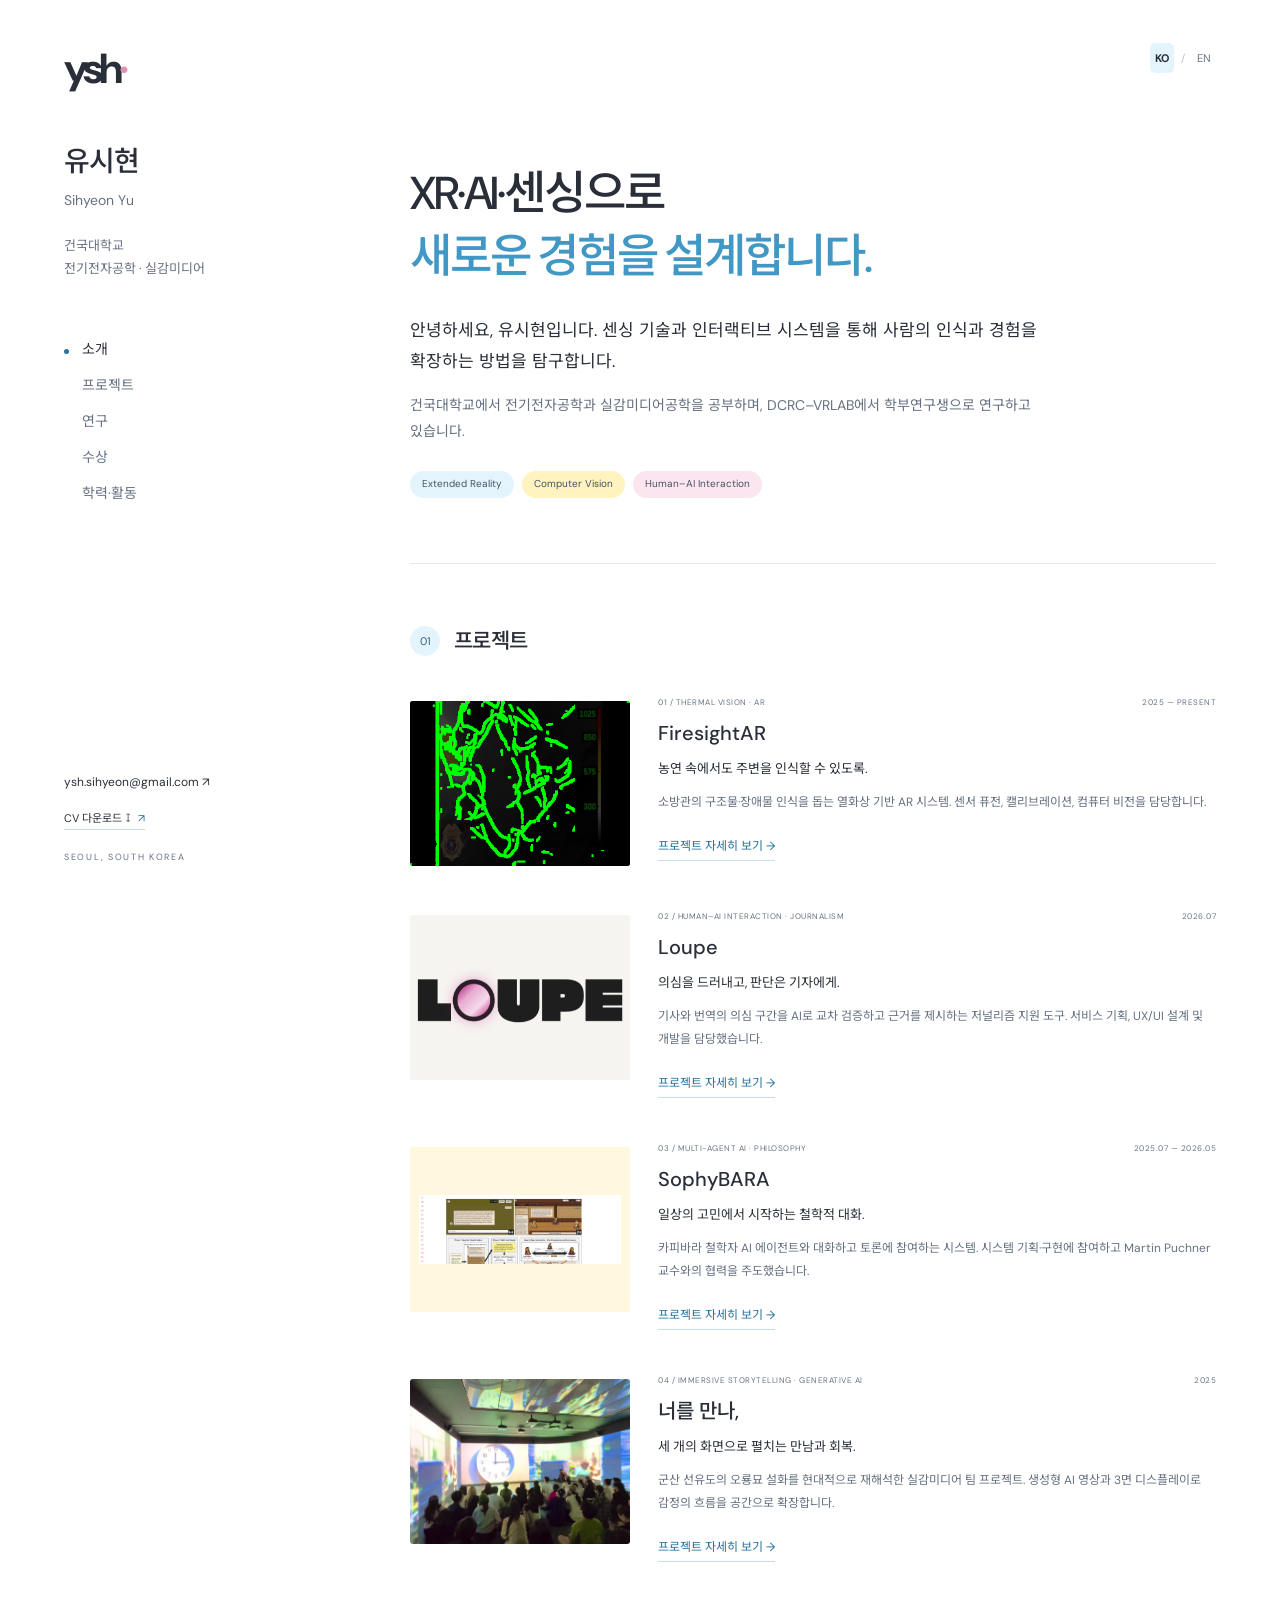
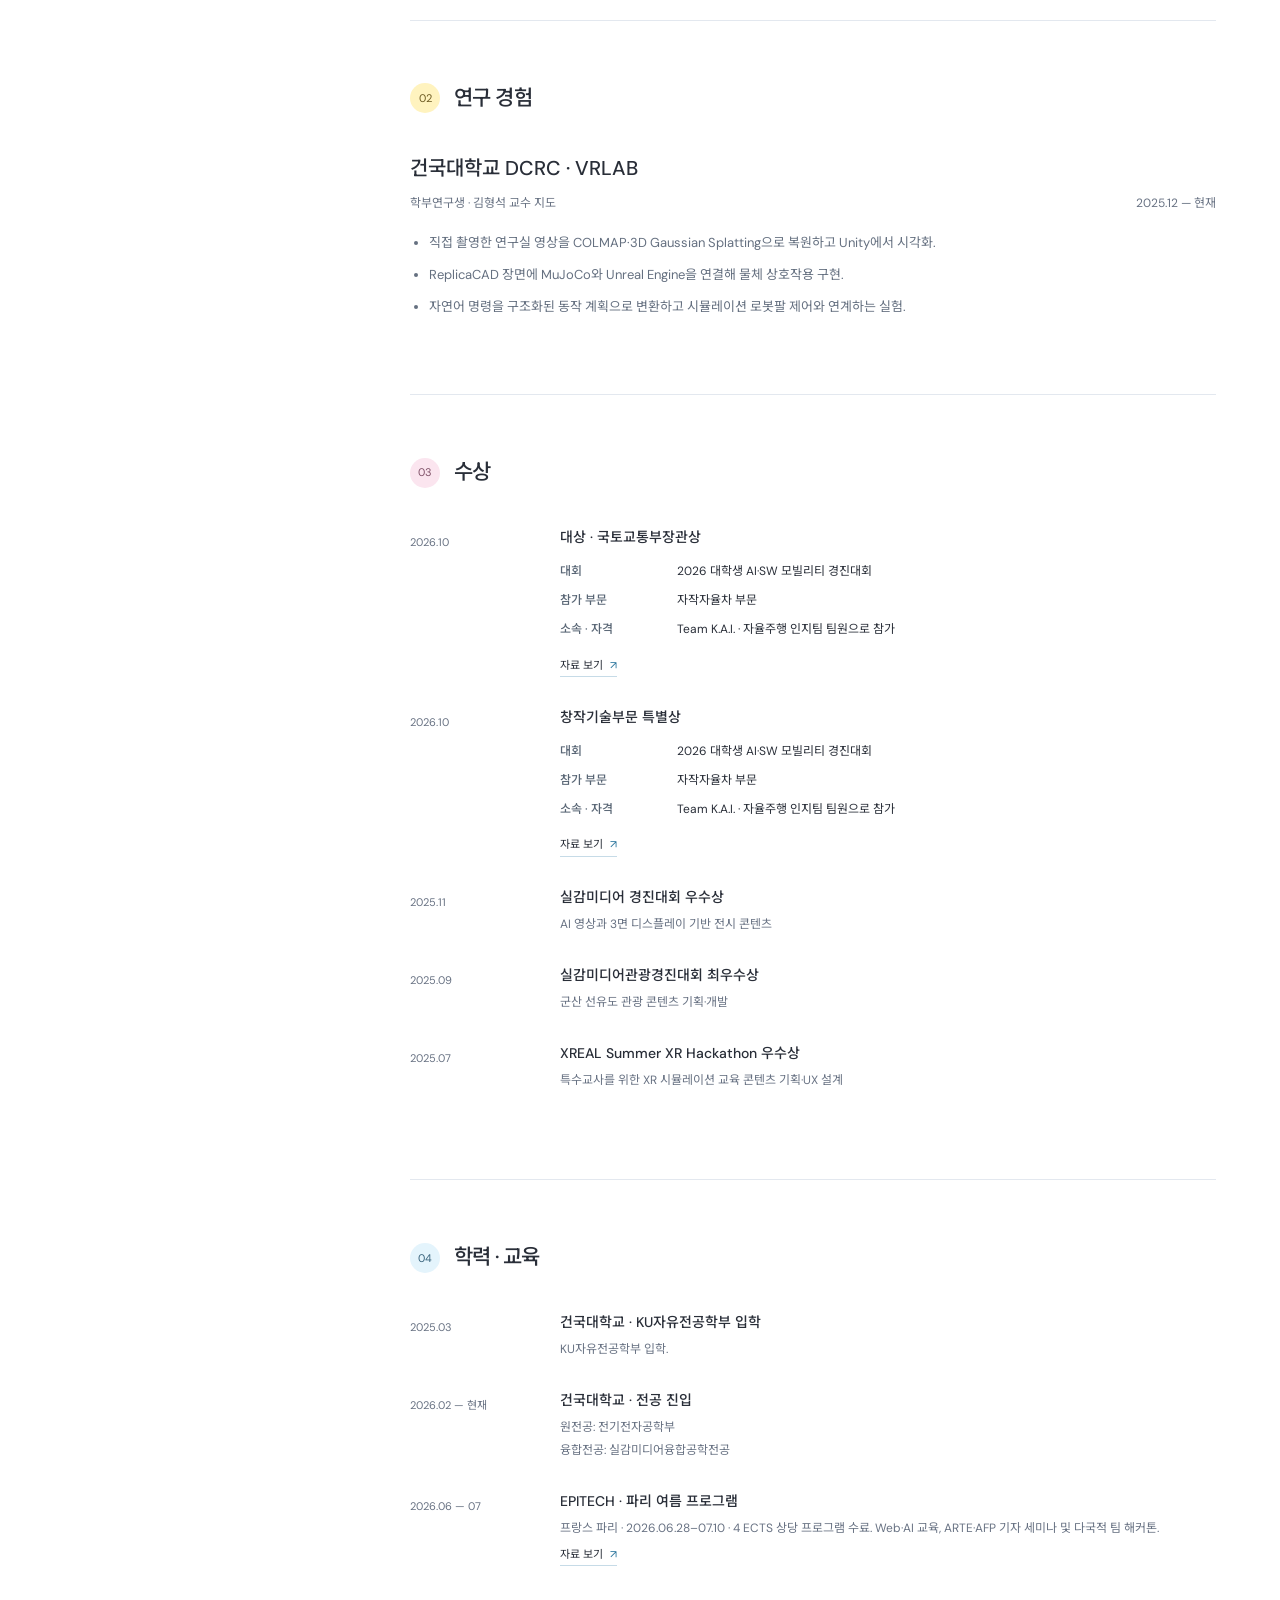
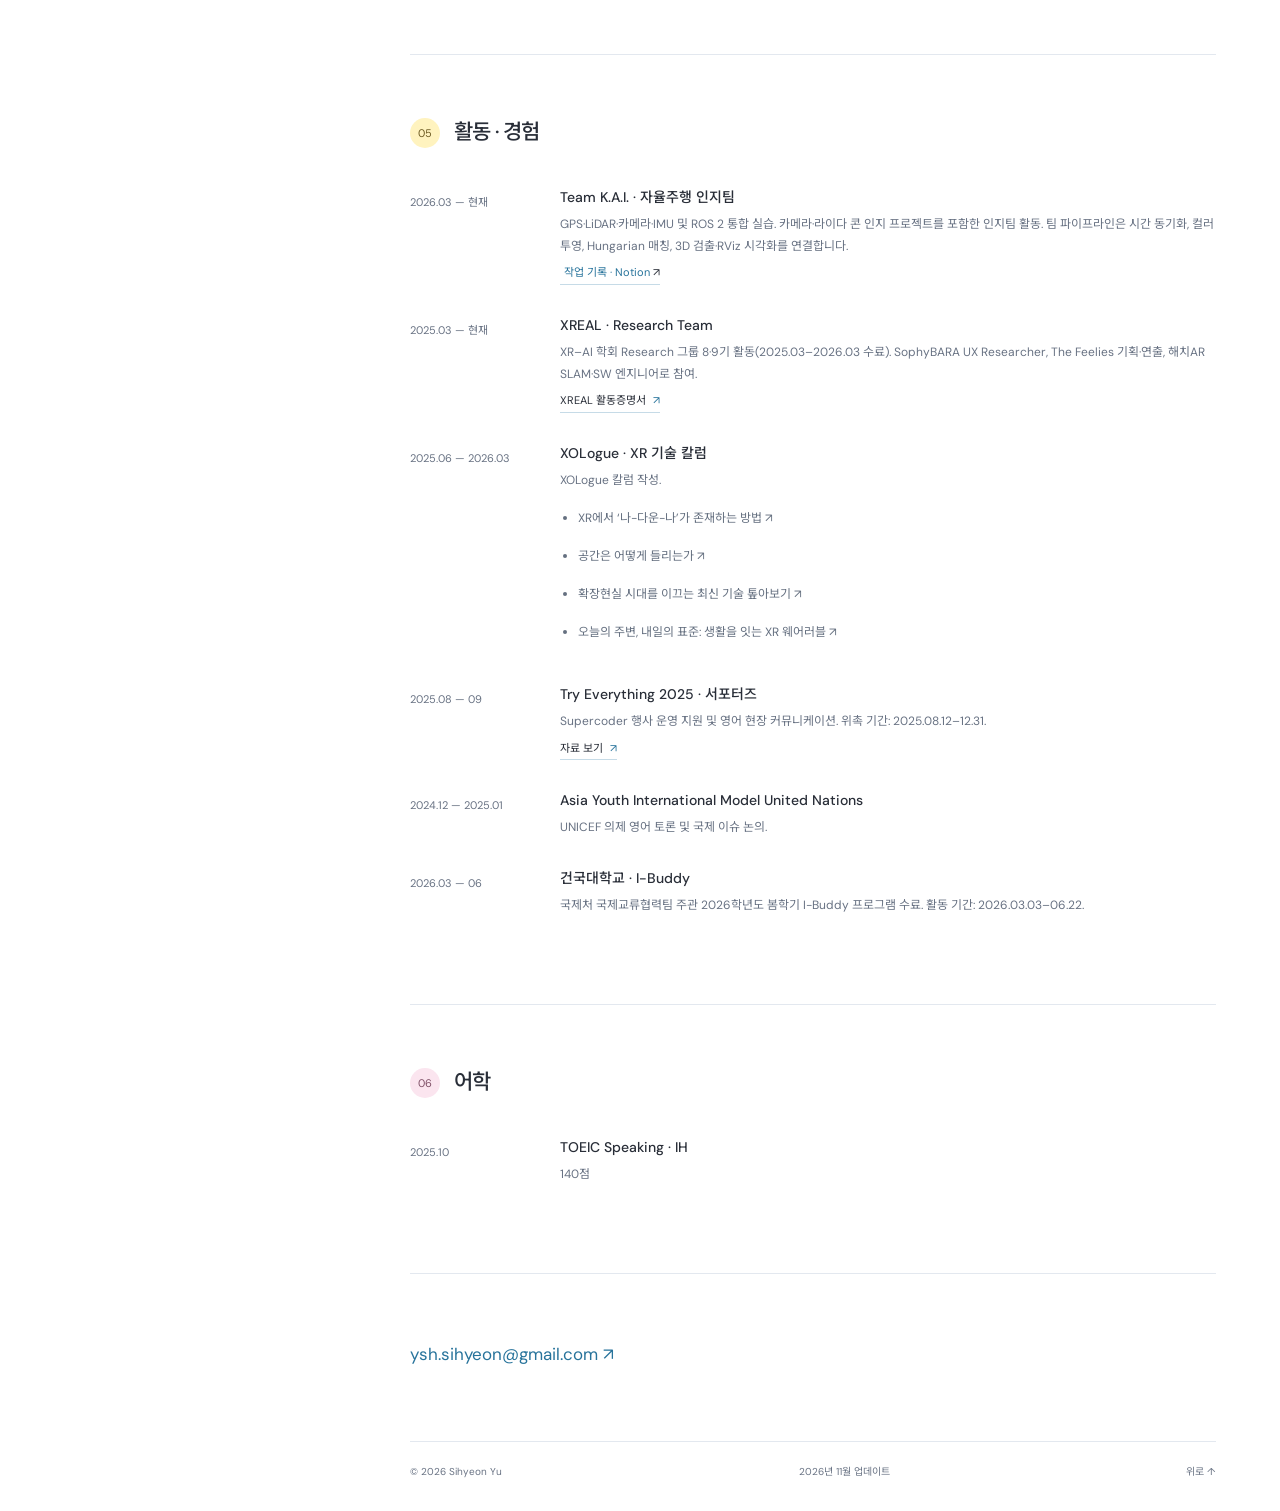
==== commit 4e35fbce: "Expand bilingual KAI archive media and refresh portfolio presentation" ====
--- a/index.html
+++ b/index.html
@@ -1 +1 @@
-<!doctype html><html lang="ko" data-lang="ko"><head><meta charset="utf-8"><meta name="viewport" content="width=device-width, initial-scale=1"><title>Sihyeon Yu — Research & Selected Work</title><meta name="description" content="Sihyeon Yu — XR, computer vision, and human–AI interaction. Research and selected projects at Konkuk University."><meta name="theme-color" content="#ffffff"><link rel="stylesheet" href="style.css"><script src="app.js" defer></script></head><body><a class="skip" href="#main"><span class="i18n "><span lang="ko">본문 바로가기</span><span lang="en">Skip to content</span></span></a><div class="shell"><aside><a class="wordmark" href="#about">ysh<span>·</span></a><div class="identity"><h1 class="i18n "><span lang="ko">유시현</span><span lang="en">Sihyeon Yu</span></h1><p class="name-secondary"><span class="i18n "><span lang="ko">Sihyeon Yu</span><span lang="en">유시현</span></span></p><p><span class="i18n "><span lang="ko">건국대학교<br>전기전자공학 · 실감미디어</span><span lang="en">Konkuk University<br>Engineering & Immersive Media</span></span></p></div><nav aria-label="Sections"><a href="#about"><span class="i18n "><span lang="ko">소개</span><span lang="en">About</span></span></a><a href="#projects"><span class="i18n "><span lang="ko">프로젝트</span><span lang="en">Projects</span></span></a><a href="#research"><span class="i18n "><span lang="ko">연구</span><span lang="en">Research</span></span></a><a href="#papers"><span class="i18n "><span lang="ko">논문</span><span lang="en">Writing</span></span></a><a href="#awards"><span class="i18n "><span lang="ko">수상</span><span lang="en">Awards</span></span></a><a href="#education"><span class="i18n "><span lang="ko">학력·활동</span><span lang="en">Background</span></span></a></nav><div class="aside-bottom"><a class="email" href="mailto:ysh.sihyeon@gmail.com">ysh.sihyeon@gmail.com ↗</a><div class="links"><a href="assets/cv-ko.pdf" target="_blank" rel="noopener"><span class="i18n "><span lang="ko">CV 다운로드 ↧</span><span lang="en">CV PDF · Korean ↧</span></span> <span aria-hidden="true">↗</span></a></div><small>SEOUL, SOUTH KOREA</small></div></aside><main id="main"><header><div class="language" aria-label="Language"><button type="button" data-language="ko" aria-pressed="true">KO</button><span>/</span><button type="button" data-language="en" aria-pressed="false">EN</button></div></header><section id="about" class="intro"><h2 class="i18n "><span lang="ko">사람과 기술 사이,<br><em>새로운 경험을 만듭니다.</em></span><span lang="en">Exploring the space<br><em>between people<br>and technology.</em></span></h2><p class="i18n intro-description"><span lang="ko">안녕하세요, 유시현입니다. 센싱 기술과 인터랙티브 시스템을 통해 사람의 인식과 경험을 확장하는 방법을 탐구합니다.</span><span lang="en">Hi, I’m Sihyeon. I explore how sensing technologies and interactive systems can extend the way we perceive and experience the world.</span></p><p class="i18n "><span lang="ko">건국대학교에서 전기전자공학과 실감미디어공학을 공부하며, DCRC–VRLAB에서 학부연구생으로 연구하고 있습니다.</span><span lang="en">I study Electrical & Electronic Engineering and Immersive Media Engineering at Konkuk University, where I am an undergraduate research intern at DCRC–VRLAB.</span></p><div class="interests"><span>Extended Reality</span><span>Computer Vision</span><span>Human–AI Interaction</span></div></section><section id="projects"><div class="section-head"><span class="number">01</span><h2 class="i18n "><span lang="ko">프로젝트</span><span lang="en">Projects</span></h2></div><article class="project" id="project-firesight"><div class="project-image firesight"><a href="project-firesight.html" aria-label="FiresightAR"><img src="assets/firesight-prototype.jpg" alt="FiresightAR" loading="lazy"></a></div><div class="project-info"><div class="project-meta"><span>01 / THERMAL VISION · AR</span><time>2025 — PRESENT</time></div><a href="project-firesight.html"><h3 class="i18n "><span lang="ko">FiresightAR</span><span lang="en">FiresightAR</span></h3></a><p class="i18n project-subtitle"><span lang="ko">농연 속에서도 주변을 인식할 수 있도록.</span><span lang="en">Making surroundings legible in low visibility.</span></p><p class="i18n "><span lang="ko">소방관의 구조물·장애물 인식을 돕는 열화상 기반 AR 시스템. 센서 퓨전, 캘리브레이션, 컴퓨터 비전을 담당합니다.</span><span lang="en">A thermal-imaging AR system for firefighter situational awareness. My work focuses on sensor fusion, calibration, and computer vision.</span></p><a class="project-open" href="project-firesight.html"><span class="i18n "><span lang="ko">프로젝트 자세히 보기 →</span><span lang="en">Explore project →</span></span></a></div></article><article class="project" id="project-loupe"><div class="project-image loupe"><a href="project-loupe.html" aria-label="Loupe"><img src="assets/loupe.png" alt="Loupe" loading="lazy"></a></div><div class="project-info"><div class="project-meta"><span>02 / HUMAN–AI INTERACTION · JOURNALISM</span><time>2026.07</time></div><a href="project-loupe.html"><h3 class="i18n "><span lang="ko">Loupe</span><span lang="en">Loupe</span></h3></a><p class="i18n project-subtitle"><span lang="ko">의심을 드러내고, 판단은 기자에게.</span><span lang="en">Highlight doubt. Preserve human judgment.</span></p><p class="i18n "><span lang="ko">기사와 번역의 의심 구간을 AI로 교차 검증하고 근거를 제시하는 저널리즘 지원 도구. 서비스 기획, UX/UI 설계 및 개발을 담당했습니다.</span><span lang="en">A journalism tool that cross-checks articles and translations with AI and surfaces evidence for review. I worked on service planning, UX/UI design, and development.</span></p><a class="project-open" href="project-loupe.html"><span class="i18n "><span lang="ko">프로젝트 자세히 보기 →</span><span lang="en">Explore project →</span></span></a></div></article><article class="project" id="project-sophybara"><div class="project-image sophybara"><a href="project-sophybara.html" aria-label="SophyBARA"><img src="assets/sophybara.png" alt="SophyBARA" loading="lazy"></a></div><div class="project-info"><div class="project-meta"><span>03 / MULTI-AGENT AI · PHILOSOPHY</span><time>2025.07 — 2026.05</time></div><a href="project-sophybara.html"><h3 class="i18n "><span lang="ko">SophyBARA</span><span lang="en">SophyBARA</span></h3></a><p class="i18n project-subtitle"><span lang="ko">일상의 고민에서 시작하는 철학적 대화.</span><span lang="en">Everyday questions. Philosophical perspectives.</span></p><p class="i18n "><span lang="ko">카피바라 철학자 AI 에이전트와 대화하고 토론에 참여하는 시스템. 시스템 기획·구현에 참여하고 Martin Puchner 교수와의 협력을 주도했습니다.</span><span lang="en">A participatory debate system with capybara philosopher agents. I contributed to system planning and implementation, and led collaboration with Professor Martin Puchner.</span></p><a class="project-open" href="project-sophybara.html"><span class="i18n "><span lang="ko">프로젝트 자세히 보기 →</span><span lang="en">Explore project →</span></span></a></div></article><article class="project" id="project-meeting-you"><div class="project-image meeting-you"><a href="project-meeting-you.html" aria-label="Meeting You"><img src="assets/meeting-you-poster.jpg" alt="Meeting You" loading="lazy"></a></div><div class="project-info"><div class="project-meta"><span>04 / IMMERSIVE STORYTELLING · GENERATIVE AI</span><time>2025</time></div><a href="project-meeting-you.html"><h3 class="i18n "><span lang="ko">너를 만나,</span><span lang="en">Meeting You</span></h3></a><p class="i18n project-subtitle"><span lang="ko">세 개의 화면으로 펼치는 만남과 회복.</span><span lang="en">An encounter unfolding across three screens.</span></p><p class="i18n "><span lang="ko">군산 선유도의 오룡묘 설화를 현대적으로 재해석한 실감미디어 팀 프로젝트. 생성형 AI 영상과 3면 디스플레이로 감정의 흐름을 공간으로 확장합니다.</span><span lang="en">A team-created immersive work reinterpreting the Oryongmyo folktale of Seonyudo, Gunsan. Generative AI animation and a three-screen display translate an emotional narrative into spatial experience.</span></p><a class="project-open" href="project-meeting-you.html"><span class="i18n "><span lang="ko">프로젝트 자세히 보기 →</span><span lang="en">Explore project →</span></span></a></div></article></section><section id="research"><div class="section-head"><span class="number">02</span><h2 class="i18n "><span lang="ko">연구 경험</span><span lang="en">Research experience</span></h2></div><h3 class="i18n "><span lang="ko">건국대학교 DCRC · VRLAB</span><span lang="en">DCRC · VRLAB, Konkuk University</span></h3><div class="row-meta"><span class="i18n "><span lang="ko">학부연구생 · 김형석 교수 지도</span><span lang="en">Undergraduate Research Intern · Advisor: Prof. Hyungseok Kim</span></span><time>2025.12 — <span class="i18n "><span lang="ko">현재</span><span lang="en">Present</span></span></time></div><ul><li><span class="i18n "><span lang="ko">직접 촬영한 연구실 영상을 COLMAP·3D Gaussian Splatting으로 복원하고 Unity에서 시각화.</span><span lang="en">Reconstructed self-captured lab footage with COLMAP and 3D Gaussian Splatting, visualized in Unity.</span></span></li><li><span class="i18n "><span lang="ko">ReplicaCAD 장면에 MuJoCo와 Unreal Engine을 연결해 물체 상호작용 구현.</span><span lang="en">Connected MuJoCo physics simulation and Unreal Engine with ReplicaCAD scenes for object interaction.</span></span></li><li><span class="i18n "><span lang="ko">자연어 명령을 구조화된 동작 계획으로 변환하고 시뮬레이션 로봇팔 제어와 연계하는 실험.</span><span lang="en">Explored translating natural-language instructions into structured action plans for a simulated robotic arm.</span></span></li></ul></section><section id="papers"><div class="section-head"><span class="number">03</span><h2 class="i18n "><span lang="ko">논문 · 연구 원고</span><span lang="en">Papers & manuscripts</span></h2></div><article class="paper"><span class="eyebrow"><span class="i18n "><span lang="ko">연구 원고</span><span lang="en">MANUSCRIPT</span></span></span><h3>SophyBARA: Reviving Philosophical Discourse through Anthropomorphic Capybara Agents and Participatory AI Debates</h3><p class="authors">Yerim Lee, YeongHwan Shin, Daewon Kang, Wooky Won, Yoora Jung, Taerim Bang, <strong>Sihyeon Yu</strong>, Martin Puchner, Kyung Yun Choi</p><p class="i18n "><span lang="ko">RAG 기반 철학자 에이전트와 사용자 개입을 통해 일상의 질문을 참여형 토론으로 확장하는 인터랙션 시스템.</span><span lang="en">An interaction system that turns everyday questions into participatory debate through RAG-based philosopher agents and user intervention.</span></p><div class="links"><a href="assets/sophybara.pdf" target="_blank" rel="noopener"><span class="i18n "><span lang="ko">원고 PDF</span><span lang="en">Manuscript PDF</span></span> <span aria-hidden="true">↗</span></a><a href="https://www.youtube.com/watch?v=5hgTFwhwkB0" target="_blank" rel="noopener"><span class="i18n "><span lang="ko">데모 영상</span><span lang="en">Demo video</span></span> <span aria-hidden="true">↗</span></a></div></article></section><section id="awards"><div class="section-head"><span class="number">04</span><h2 class="i18n "><span lang="ko">수상</span><span lang="en">Selected awards</span></h2></div><div class="timeline-entry"><time>2026.10</time><div><h3 class="i18n "><span lang="ko">대상 · 국토교통부장관상</span><span lang="en">Grand Prize · Minister’s Award</span></h3><dl class="award-facts"><div><dt><span class="i18n"><span lang="ko">대회</span><span lang="en">Competition</span></span></dt><dd><span class="i18n"><span lang="ko">2026 대학생 AI·SW 모빌리티 경진대회</span><span lang="en">2026 University AI & SW Mobility Competition</span></span></dd></div><div><dt><span class="i18n"><span lang="ko">참가 부문</span><span lang="en">Category</span></span></dt><dd><span class="i18n"><span lang="ko">자작자율차 부문</span><span lang="en">Autonomous Vehicle Category</span></span></dd></div><div><dt><span class="i18n"><span lang="ko">소속 · 자격</span><span lang="en">Team & participation</span></span></dt><dd><span class="i18n"><span lang="ko">Team K.A.I. · 자율주행 인지팀 팀원으로 참가</span><span lang="en">Team K.A.I. · Participated as a member of the autonomous-driving perception team</span></span></dd></div></dl><div class="links"><a href="assets/grand-prize.pdf" target="_blank" rel="noopener"><span class="i18n "><span lang="ko">자료 보기</span><span lang="en">View document</span></span> <span aria-hidden="true">↗</span></a></div></div></div><div class="timeline-entry"><time>2026.10</time><div><h3 class="i18n "><span lang="ko">창작기술부문 특별상</span><span lang="en">Special Award · Creative Technology</span></h3><dl class="award-facts"><div><dt><span class="i18n"><span lang="ko">대회</span><span lang="en">Competition</span></span></dt><dd><span class="i18n"><span lang="ko">2026 대학생 AI·SW 모빌리티 경진대회</span><span lang="en">2026 University AI & SW Mobility Competition</span></span></dd></div><div><dt><span class="i18n"><span lang="ko">참가 부문</span><span lang="en">Category</span></span></dt><dd><span class="i18n"><span lang="ko">자작자율차 부문</span><span lang="en">Autonomous Vehicle Category</span></span></dd></div><div><dt><span class="i18n"><span lang="ko">소속 · 자격</span><span lang="en">Team & participation</span></span></dt><dd><span class="i18n"><span lang="ko">Team K.A.I. · 자율주행 인지팀 팀원으로 참가</span><span lang="en">Team K.A.I. · Participated as a member of the autonomous-driving perception team</span></span></dd></div></dl><div class="links"><a href="assets/special-award.pdf" target="_blank" rel="noopener"><span class="i18n "><span lang="ko">자료 보기</span><span lang="en">View document</span></span> <span aria-hidden="true">↗</span></a></div></div></div><div class="timeline-entry"><time>2025.11</time><div><h3 class="i18n "><span lang="ko">실감미디어 경진대회 우수상</span><span lang="en">Excellence Award · Immersive Media Competition</span></h3><p class="i18n "><span lang="ko">AI 영상과 3면 디스플레이 기반 전시 콘텐츠</span><span lang="en">Exhibition content combining AI video and three-screen displays</span></p></div></div><div class="timeline-entry"><time>2025.09</time><div><h3 class="i18n "><span lang="ko">실감미디어관광경진대회 최우수상</span><span lang="en">Top Excellence Award · Immersive Tourism Competition</span></h3><p class="i18n "><span lang="ko">군산 선유도 관광 콘텐츠 기획·개발</span><span lang="en">Immersive tourism content for Seonyudo, Gunsan</span></p></div></div><div class="timeline-entry"><time>2025.07</time><div><h3 class="i18n "><span lang="ko">XREAL Summer XR Hackathon 우수상</span><span lang="en">Excellence Award · XREAL Summer XR Hackathon</span></h3><p class="i18n "><span lang="ko">특수교사를 위한 XR 시뮬레이션 교육 콘텐츠 기획·UX 설계</span><span lang="en">Concept and UX design for XR simulation training for special-education teachers</span></p></div></div></section><section id="education"><div class="section-head"><span class="number">05</span><h2 class="i18n "><span lang="ko">학력 · 교육</span><span lang="en">Education</span></h2></div><div class="timeline-entry"><time>2025.03</time><div><h3 class="i18n "><span lang="ko">건국대학교 · KU자유전공학부 입학</span><span lang="en">Konkuk University · Admission</span></h3><p class="i18n "><span lang="ko">KU자유전공학부 입학.</span><span lang="en">Entered the KU Division of Open Major.</span></p></div></div><div class="timeline-entry"><time>2026.02 — <span class="i18n "><span lang="ko">현재</span><span lang="en">Present</span></span></time><div><h3 class="i18n "><span lang="ko">건국대학교 · 전공 진입</span><span lang="en">Konkuk University · Major declaration</span></h3><p class="i18n "><span lang="ko">원전공: 전기전자공학부<br>융합전공: 실감미디어융합공학전공</span><span lang="en">Primary major: Electrical & Electronic Engineering<br>Convergence major: Immersive Media Convergence Engineering</span></p></div></div><div class="timeline-entry"><time>2026.06 — 07</time><div><h3 class="i18n "><span lang="ko">EPITECH · 파리 여름 프로그램</span><span lang="en">EPITECH · Summer School Program MED’IA</span></h3><p class="i18n "><span lang="ko">프랑스 파리 · 2026.06.28–07.10 · 4 ECTS 상당 프로그램 수료. Web·AI 교육, ARTE·AFP 기자 세미나 및 다국적 팀 해커톤.</span><span lang="en">Paris, France · June 28–July 10, 2026 · Completed a program equivalent to 4 ECTS, with Web/AI coursework, ARTE/AFP journalist seminars, and a multinational hackathon.</span></p><div class="links"><a href="assets/epitech.pdf" target="_blank" rel="noopener"><span class="i18n "><span lang="ko">자료 보기</span><span lang="en">View document</span></span> <span aria-hidden="true">↗</span></a></div></div></div></section><section id="activities"><div class="section-head"><span class="number">06</span><h2 class="i18n "><span lang="ko">활동 · 경험</span><span lang="en">Activities & experience</span></h2></div><div class="timeline-entry"><time>2026.03 — <span class="i18n "><span lang="ko">현재</span><span lang="en">Present</span></span></time><div><h3 class="i18n "><span lang="ko">Team K.A.I. · 자율주행 인지팀</span><span lang="en">Team K.A.I. · Autonomous Driving Perception</span></h3><p class="i18n "><span lang="ko">GPS·LiDAR·카메라·IMU 및 ROS 2 통합 실습. 카메라·라이다 콘 인지 프로젝트를 포함한 인지팀 활동. 팀 파이프라인은 시간 동기화, 컬러 투영, Hungarian 매칭, 3D 검출·RViz 시각화를 연결합니다.</span><span lang="en">Perception-team activities including camera–LiDAR cone perception, GPS, IMU, and ROS 2 integration. The team pipeline connects time synchronization, color projection, Hungarian matching, 3D detection, and RViz visualization.</span></p><div class="links"><a href="https://woolly-echo-3a0.notion.site/Team-K-A-I-41c62871a58b81adb39cfa6b3e84cd12" target="_blank" rel="noopener"><span class="i18n "><span lang="ko">작업 기록 · Notion</span><span lang="en">Work archive · Notion</span></span> ↗</a></div></div></div><div class="timeline-entry"><time>2025.03 — <span class="i18n "><span lang="ko">현재</span><span lang="en">Present</span></span></time><div><h3 class="i18n "><span lang="ko">XREAL · Research Team</span><span lang="en">XREAL · Research Team</span></h3><p class="i18n "><span lang="ko">XR–AI 학회 Research 그룹 8·9기 활동(2025.03–2026.03 수료). SophyBARA UX Researcher, The Feelies 기획·연출, 해치AR SLAM·SW 엔지니어로 참여.</span><span lang="en">Completed the 8th and 9th cohorts of the XR–AI society’s Research group (March 2025–March 2026). Roles: UX Researcher for SophyBARA; planning and direction for The Feelies; SLAM and software engineering for HaechiAR.</span></p><div class="links"><a href="assets/xreal-certificate.pdf" target="_blank" rel="noopener"><span class="i18n "><span lang="ko">XREAL 활동증명서</span><span lang="en">XREAL certificate</span></span> <span aria-hidden="true">↗</span></a></div></div></div><div class="timeline-entry"><time>2025.06 — 2026.03</time><div><h3 class="i18n "><span lang="ko">XOLogue · XR 기술 칼럼</span><span lang="en">XOLogue · XR Technology Writing</span></h3><p class="i18n "><span lang="ko">XOLogue 칼럼 작성.</span><span lang="en">Authored columns for XOLogue (articles in Korean).</span></p><ul class="article-list"><li><a href="https://xreal-workspace.notion.site/XR-30b2f785f2b380088a51df5fa730dd9c" target="_blank" rel="noopener">XR에서 ‘나-다운-나’가 존재하는 방법 ↗</a></li><li><a href="https://xreal-workspace.notion.site/2e22f785f2b38024abeef86619f913fe" target="_blank" rel="noopener">공간은 어떻게 들리는가 ↗</a></li><li><a href="https://xreal-workspace.notion.site/2b02f785f2b380498c94efb745d6299e" target="_blank" rel="noopener">확장현실 시대를 이끄는 최신 기술 톺아보기 ↗</a></li><li><a href="https://xreal-workspace.notion.site/XR-2772f785f2b380b4a232c908086a0914" target="_blank" rel="noopener">오늘의 주변, 내일의 표준: 생활을 잇는 XR 웨어러블 ↗</a></li></ul></div></div><div class="timeline-entry"><time>2025.08 — 09</time><div><h3 class="i18n "><span lang="ko">Try Everything 2025 · 서포터즈</span><span lang="en">Try Everything 2025 · Supporter</span></h3><p class="i18n "><span lang="ko">Supercoder 행사 운영 지원 및 영어 현장 커뮤니케이션. 위촉 기간: 2025.08.12–12.31.</span><span lang="en">Supported Supercoder event operations and on-site English communication. Appointment period: Aug 12–Dec 31, 2025.</span></p><div class="links"><a href="assets/try-everything.pdf" target="_blank" rel="noopener"><span class="i18n "><span lang="ko">자료 보기</span><span lang="en">View document</span></span> <span aria-hidden="true">↗</span></a></div></div></div><div class="timeline-entry"><time>2024.12 — 2025.01</time><div><h3 class="i18n "><span lang="ko">Asia Youth International Model United Nations</span><span lang="en">Asia Youth International Model United Nations</span></h3><p class="i18n "><span lang="ko">UNICEF 의제 영어 토론 및 국제 이슈 논의.</span><span lang="en">English-language debate on UNICEF agendas and international issues.</span></p></div></div><div class="timeline-entry"><time>2026.03 — 06</time><div><h3 class="i18n "><span lang="ko">건국대학교 · I-Buddy</span><span lang="en">Konkuk University · I-Buddy</span></h3><p class="i18n "><span lang="ko">국제처 국제교류협력팀 주관 2026학년도 봄학기 I-Buddy 프로그램 수료. 활동 기간: 2026.03.03–06.22.</span><span lang="en">Completed the Spring 2026 I-Buddy program organized by the International Programs Team, Office of International Affairs. March 3–June 22, 2026.</span></p></div></div></section><section id="languages"><div class="section-head"><span class="number">07</span><h2 class="i18n "><span lang="ko">어학</span><span lang="en">Languages</span></h2></div><div class="timeline-entry"><time>2025.10</time><div><h3 class="i18n "><span lang="ko">TOEIC Speaking · IH</span><span lang="en">TOEIC Speaking · IH</span></h3><p class="i18n "><span lang="ko">140점</span><span lang="en">Score: 140</span></p></div></div></section><footer><a class="contact" href="mailto:ysh.sihyeon@gmail.com">ysh.sihyeon@gmail.com ↗</a><div class="footer-meta"><span>© 2026 Sihyeon Yu</span><span><span class="i18n "><span lang="ko">2026년 11월 업데이트</span><span lang="en">Updated November 2026</span></span></span><a href="#about"><span class="i18n "><span lang="ko">위로 ↑</span><span lang="en">Back to top ↑</span></span></a></div></footer></main></div></body></html>
+<!doctype html><html lang="ko" data-lang="ko"><head><meta charset="utf-8"><meta name="viewport" content="width=device-width, initial-scale=1"><title>Sihyeon Yu — Research & Selected Work</title><meta name="description" content="Sihyeon Yu — XR, computer vision, and human–AI interaction. Research and selected projects at Konkuk University."><meta name="theme-color" content="#ffffff"><link rel="stylesheet" href="style.css"><script src="app.js" defer></script></head><body><a class="skip" href="#main"><span class="i18n "><span lang="ko">본문 바로가기</span><span lang="en">Skip to content</span></span></a><div class="shell"><aside><a class="wordmark" href="#about">ysh<span>·</span></a><div class="identity"><h1 class="i18n "><span lang="ko">유시현</span><span lang="en">Sihyeon Yu</span></h1><p class="name-secondary"><span class="i18n "><span lang="ko">Sihyeon Yu</span><span lang="en">유시현</span></span></p><p><span class="i18n "><span lang="ko">건국대학교<br>전기전자공학 · 실감미디어</span><span lang="en">Konkuk University<br>Engineering & Immersive Media</span></span></p></div><nav aria-label="Sections"><a href="#about"><span class="i18n "><span lang="ko">소개</span><span lang="en">About</span></span></a><a href="#projects"><span class="i18n "><span lang="ko">프로젝트</span><span lang="en">Projects</span></span></a><a href="#research"><span class="i18n "><span lang="ko">연구</span><span lang="en">Research</span></span></a><a href="#awards"><span class="i18n "><span lang="ko">수상</span><span lang="en">Awards</span></span></a><a href="#education"><span class="i18n "><span lang="ko">학력·활동</span><span lang="en">Background</span></span></a></nav><div class="aside-bottom"><a class="email" href="mailto:ysh.sihyeon@gmail.com">ysh.sihyeon@gmail.com ↗</a><div class="links"><a href="assets/cv-ko.pdf" target="_blank" rel="noopener"><span class="i18n "><span lang="ko">CV 다운로드 ↧</span><span lang="en">CV PDF · Korean ↧</span></span> <span aria-hidden="true">↗</span></a></div><small>SEOUL, SOUTH KOREA</small></div></aside><main id="main"><header><div class="language" aria-label="Language"><button type="button" data-language="ko" aria-pressed="true">KO</button><span>/</span><button type="button" data-language="en" aria-pressed="false">EN</button></div></header><section id="about" class="intro"><h2 class="i18n "><span lang="ko">XR·AI·센싱으로<br><em>새로운 경험을 설계합니다.</em></span><span lang="en">Designing new experiences<br><em>with XR, AI,<br>and sensing.</em></span></h2><p class="i18n intro-description"><span lang="ko">안녕하세요, 유시현입니다. 센싱 기술과 인터랙티브 시스템을 통해 사람의 인식과 경험을 확장하는 방법을 탐구합니다.</span><span lang="en">Hi, I’m Sihyeon. I explore how sensing technologies and interactive systems can extend the way we perceive and experience the world.</span></p><p class="i18n "><span lang="ko">건국대학교에서 전기전자공학과 실감미디어공학을 공부하며, DCRC–VRLAB에서 학부연구생으로 연구하고 있습니다.</span><span lang="en">I study Electrical & Electronic Engineering and Immersive Media Engineering at Konkuk University.</span></p><div class="interests"><span>Extended Reality</span><span>Computer Vision</span><span>Human–AI Interaction</span></div></section><section id="projects"><div class="section-head"><span class="number">01</span><h2 class="i18n "><span lang="ko">프로젝트</span><span lang="en">Projects</span></h2></div><article class="project" id="project-firesight"><div class="project-image firesight"><a href="project-firesight.html" aria-label="FiresightAR"><img src="assets/firesight-hud.png" alt="FiresightAR" loading="lazy"></a></div><div class="project-info"><div class="project-meta"><span>01 / THERMAL VISION · AR</span><time>2025 — PRESENT</time></div><a href="project-firesight.html"><h3 class="i18n "><span lang="ko">FiresightAR</span><span lang="en">FiresightAR</span></h3></a><p class="i18n project-subtitle"><span lang="ko">농연 속에서도 주변을 인식할 수 있도록.</span><span lang="en">Making surroundings legible in low visibility.</span></p><p class="i18n "><span lang="ko">소방관의 구조물·장애물 인식을 돕는 열화상 기반 AR 시스템. 센서 퓨전, 캘리브레이션, 컴퓨터 비전을 담당합니다.</span><span lang="en">A thermal-imaging AR system for firefighter situational awareness. My work focuses on sensor fusion, calibration, and computer vision.</span></p><a class="project-open" href="project-firesight.html"><span class="i18n "><span lang="ko">프로젝트 자세히 보기 →</span><span lang="en">Explore project →</span></span></a></div></article><article class="project" id="project-loupe"><div class="project-image loupe"><a href="project-loupe.html" aria-label="Loupe"><img src="assets/loupe.png" alt="Loupe" loading="lazy"></a></div><div class="project-info"><div class="project-meta"><span>02 / HUMAN–AI INTERACTION · JOURNALISM</span><time>2026.07</time></div><a href="project-loupe.html"><h3 class="i18n "><span lang="ko">Loupe</span><span lang="en">Loupe</span></h3></a><p class="i18n project-subtitle"><span lang="ko">의심을 드러내고, 판단은 기자에게.</span><span lang="en">Highlight doubt. Preserve human judgment.</span></p><p class="i18n "><span lang="ko">기사와 번역의 의심 구간을 AI로 교차 검증하고 근거를 제시하는 저널리즘 지원 도구. 서비스 기획, UX/UI 설계 및 개발을 담당했습니다.</span><span lang="en">A journalism tool that cross-checks articles and translations with AI and surfaces evidence for review. I worked on service planning, UX/UI design, and development.</span></p><a class="project-open" href="project-loupe.html"><span class="i18n "><span lang="ko">프로젝트 자세히 보기 →</span><span lang="en">Explore project →</span></span></a></div></article><article class="project" id="project-sophybara"><div class="project-image sophybara"><a href="project-sophybara.html" aria-label="SophyBARA"><img src="assets/sophybara.png" alt="SophyBARA" loading="lazy"></a></div><div class="project-info"><div class="project-meta"><span>03 / MULTI-AGENT AI · PHILOSOPHY</span><time>2025.07 — 2026.05</time></div><a href="project-sophybara.html"><h3 class="i18n "><span lang="ko">SophyBARA</span><span lang="en">SophyBARA</span></h3></a><p class="i18n project-subtitle"><span lang="ko">일상의 고민에서 시작하는 철학적 대화.</span><span lang="en">Everyday questions. Philosophical perspectives.</span></p><p class="i18n "><span lang="ko">카피바라 철학자 AI 에이전트와 대화하고 토론에 참여하는 시스템. 시스템 기획·구현에 참여하고 Martin Puchner 교수와의 협력을 주도했습니다.</span><span lang="en">A participatory debate system with capybara philosopher agents. I contributed to system planning and implementation, and led collaboration with Professor Martin Puchner.</span></p><a class="project-open" href="project-sophybara.html"><span class="i18n "><span lang="ko">프로젝트 자세히 보기 →</span><span lang="en">Explore project →</span></span></a></div></article><article class="project" id="project-meeting-you"><div class="project-image meeting-you"><a href="project-meeting-you.html" aria-label="Meeting You"><img src="assets/meeting-you-poster.jpg" alt="Meeting You" loading="lazy"></a></div><div class="project-info"><div class="project-meta"><span>04 / IMMERSIVE STORYTELLING · GENERATIVE AI</span><time>2025</time></div><a href="project-meeting-you.html"><h3 class="i18n "><span lang="ko">너를 만나,</span><span lang="en">Meeting You</span></h3></a><p class="i18n project-subtitle"><span lang="ko">세 개의 화면으로 펼치는 만남과 회복.</span><span lang="en">An encounter unfolding across three screens.</span></p><p class="i18n "><span lang="ko">군산 선유도의 오룡묘 설화를 현대적으로 재해석한 실감미디어 팀 프로젝트. 생성형 AI 영상과 3면 디스플레이로 감정의 흐름을 공간으로 확장합니다.</span><span lang="en">A team-created immersive work reinterpreting the Oryongmyo folktale of Seonyudo, Gunsan. Generative AI animation and a three-screen display translate an emotional narrative into spatial experience.</span></p><a class="project-open" href="project-meeting-you.html"><span class="i18n "><span lang="ko">프로젝트 자세히 보기 →</span><span lang="en">Explore project →</span></span></a></div></article></section><section id="research"><div class="section-head"><span class="number">02</span><h2 class="i18n "><span lang="ko">연구 경험</span><span lang="en">Research experience</span></h2></div><h3 class="i18n "><span lang="ko">건국대학교 DCRC · VRLAB</span><span lang="en">DCRC · VRLAB, Konkuk University</span></h3><div class="row-meta"><span class="i18n "><span lang="ko">학부연구생 · 김형석 교수 지도</span><span lang="en">Undergraduate Research Intern · Advisor: Prof. Hyungseok Kim</span></span><time>2025.12 — <span class="i18n "><span lang="ko">현재</span><span lang="en">Present</span></span></time></div><ul><li><span class="i18n "><span lang="ko">직접 촬영한 연구실 영상을 COLMAP·3D Gaussian Splatting으로 복원하고 Unity에서 시각화.</span><span lang="en">Reconstructed self-captured lab footage with COLMAP and 3D Gaussian Splatting, visualized in Unity.</span></span></li><li><span class="i18n "><span lang="ko">ReplicaCAD 장면에 MuJoCo와 Unreal Engine을 연결해 물체 상호작용 구현.</span><span lang="en">Connected MuJoCo physics simulation and Unreal Engine with ReplicaCAD scenes for object interaction.</span></span></li><li><span class="i18n "><span lang="ko">자연어 명령을 구조화된 동작 계획으로 변환하고 시뮬레이션 로봇팔 제어와 연계하는 실험.</span><span lang="en">Explored translating natural-language instructions into structured action plans for a simulated robotic arm.</span></span></li></ul></section><section id="awards"><div class="section-head"><span class="number">03</span><h2 class="i18n "><span lang="ko">수상</span><span lang="en">Selected awards</span></h2></div><div class="timeline-entry"><time>2026.10</time><div><h3 class="i18n "><span lang="ko">대상 · 국토교통부장관상</span><span lang="en">Grand Prize · Minister’s Award</span></h3><dl class="award-facts"><div><dt><span class="i18n"><span lang="ko">대회</span><span lang="en">Competition</span></span></dt><dd><span class="i18n"><span lang="ko">2026 대학생 AI·SW 모빌리티 경진대회</span><span lang="en">2026 University AI & SW Mobility Competition</span></span></dd></div><div><dt><span class="i18n"><span lang="ko">참가 부문</span><span lang="en">Category</span></span></dt><dd><span class="i18n"><span lang="ko">자작자율차 부문</span><span lang="en">Autonomous Vehicle Category</span></span></dd></div><div><dt><span class="i18n"><span lang="ko">소속 · 자격</span><span lang="en">Team & participation</span></span></dt><dd><span class="i18n"><span lang="ko">Team K.A.I. · 자율주행 인지팀 팀원으로 참가</span><span lang="en">Team K.A.I. · Participated as a member of the autonomous-driving perception team</span></span></dd></div></dl><div class="links"><a href="assets/grand-prize.pdf" target="_blank" rel="noopener"><span class="i18n "><span lang="ko">자료 보기</span><span lang="en">View document</span></span> <span aria-hidden="true">↗</span></a></div></div></div><div class="timeline-entry"><time>2026.10</time><div><h3 class="i18n "><span lang="ko">창작기술부문 특별상</span><span lang="en">Special Award · Creative Technology</span></h3><dl class="award-facts"><div><dt><span class="i18n"><span lang="ko">대회</span><span lang="en">Competition</span></span></dt><dd><span class="i18n"><span lang="ko">2026 대학생 AI·SW 모빌리티 경진대회</span><span lang="en">2026 University AI & SW Mobility Competition</span></span></dd></div><div><dt><span class="i18n"><span lang="ko">참가 부문</span><span lang="en">Category</span></span></dt><dd><span class="i18n"><span lang="ko">자작자율차 부문</span><span lang="en">Autonomous Vehicle Category</span></span></dd></div><div><dt><span class="i18n"><span lang="ko">소속 · 자격</span><span lang="en">Team & participation</span></span></dt><dd><span class="i18n"><span lang="ko">Team K.A.I. · 자율주행 인지팀 팀원으로 참가</span><span lang="en">Team K.A.I. · Participated as a member of the autonomous-driving perception team</span></span></dd></div></dl><div class="links"><a href="assets/special-award.pdf" target="_blank" rel="noopener"><span class="i18n "><span lang="ko">자료 보기</span><span lang="en">View document</span></span> <span aria-hidden="true">↗</span></a></div></div></div><div class="timeline-entry"><time>2025.11</time><div><h3 class="i18n "><span lang="ko">실감미디어 경진대회 우수상</span><span lang="en">Excellence Award · Immersive Media Competition</span></h3><p class="i18n "><span lang="ko">AI 영상과 3면 디스플레이 기반 전시 콘텐츠</span><span lang="en">Exhibition content combining AI video and three-screen displays</span></p></div></div><div class="timeline-entry"><time>2025.09</time><div><h3 class="i18n "><span lang="ko">실감미디어관광경진대회 최우수상</span><span lang="en">Top Excellence Award · Immersive Tourism Competition</span></h3><p class="i18n "><span lang="ko">군산 선유도 관광 콘텐츠 기획·개발</span><span lang="en">Immersive tourism content for Seonyudo, Gunsan</span></p></div></div><div class="timeline-entry"><time>2025.07</time><div><h3 class="i18n "><span lang="ko">XREAL Summer XR Hackathon 우수상</span><span lang="en">Excellence Award · XREAL Summer XR Hackathon</span></h3><p class="i18n "><span lang="ko">특수교사를 위한 XR 시뮬레이션 교육 콘텐츠 기획·UX 설계</span><span lang="en">Concept and UX design for XR simulation training for special-education teachers</span></p></div></div></section><section id="education"><div class="section-head"><span class="number">04</span><h2 class="i18n "><span lang="ko">학력 · 교육</span><span lang="en">Education</span></h2></div><div class="timeline-entry"><time>2025.03</time><div><h3 class="i18n "><span lang="ko">건국대학교 · KU자유전공학부 입학</span><span lang="en">Konkuk University · Admission</span></h3><p class="i18n "><span lang="ko">KU자유전공학부 입학.</span><span lang="en">Entered the KU Division of Open Major.</span></p></div></div><div class="timeline-entry"><time>2026.02 — <span class="i18n "><span lang="ko">현재</span><span lang="en">Present</span></span></time><div><h3 class="i18n "><span lang="ko">건국대학교 · 전공 진입</span><span lang="en">Konkuk University · Major declaration</span></h3><p class="i18n "><span lang="ko">원전공: 전기전자공학부<br>융합전공: 실감미디어융합공학전공</span><span lang="en">Primary major: Electrical & Electronic Engineering<br>Convergence major: Immersive Media Convergence Engineering</span></p></div></div><div class="timeline-entry"><time>2026.06 — 07</time><div><h3 class="i18n "><span lang="ko">EPITECH · 파리 여름 프로그램</span><span lang="en">EPITECH · Summer School Program MED’IA</span></h3><p class="i18n "><span lang="ko">프랑스 파리 · 2026.06.28–07.10 · 4 ECTS 상당 프로그램 수료. Web·AI 교육, ARTE·AFP 기자 세미나 및 다국적 팀 해커톤.</span><span lang="en">Paris, France · June 28–July 10, 2026 · Completed a program equivalent to 4 ECTS, with Web/AI coursework, ARTE/AFP journalist seminars, and a multinational hackathon.</span></p><div class="links"><a href="assets/epitech.pdf" target="_blank" rel="noopener"><span class="i18n "><span lang="ko">자료 보기</span><span lang="en">View document</span></span> <span aria-hidden="true">↗</span></a></div></div></div></section><section id="activities"><div class="section-head"><span class="number">05</span><h2 class="i18n "><span lang="ko">활동 · 경험</span><span lang="en">Activities & experience</span></h2></div><div class="timeline-entry"><time>2026.03 — <span class="i18n "><span lang="ko">현재</span><span lang="en">Present</span></span></time><div><h3 class="i18n "><span lang="ko">Team K.A.I. · 자율주행 인지팀</span><span lang="en">Team K.A.I. · Autonomous Driving Perception</span></h3><p class="i18n "><span lang="ko">GPS·LiDAR·카메라·IMU 및 ROS 2 통합 실습. 카메라·라이다 콘 인지 프로젝트를 포함한 인지팀 활동. 팀 파이프라인은 시간 동기화, 컬러 투영, Hungarian 매칭, 3D 검출·RViz 시각화를 연결합니다.</span><span lang="en">Perception-team activities including camera–LiDAR cone perception, GPS, IMU, and ROS 2 integration. The team pipeline connects time synchronization, color projection, Hungarian matching, 3D detection, and RViz visualization.</span></p><div class="links"><a href="https://woolly-echo-3a0.notion.site/Team-K-A-I-41c62871a58b81adb39cfa6b3e84cd12" data-href-ko="https://woolly-echo-3a0.notion.site/Team-K-A-I-41c62871a58b81adb39cfa6b3e84cd12" data-href-en="https://woolly-echo-3a0.notion.site/41c62871a58b8111a501d14661b93fd1" target="_blank" rel="noopener"><span class="i18n "><span lang="ko">작업 기록 · Notion</span><span lang="en">Work archive · Notion</span></span> ↗</a></div></div></div><div class="timeline-entry"><time>2025.03 — <span class="i18n "><span lang="ko">현재</span><span lang="en">Present</span></span></time><div><h3 class="i18n "><span lang="ko">XREAL · Research Team</span><span lang="en">XREAL · Research Team</span></h3><p class="i18n "><span lang="ko">XR–AI 학회 Research 그룹 8·9기 활동(2025.03–2026.03 수료). SophyBARA UX Researcher, The Feelies 기획·연출, 해치AR SLAM·SW 엔지니어로 참여.</span><span lang="en">Completed the 8th and 9th cohorts of the XR–AI society’s Research group (March 2025–March 2026). Roles: UX Researcher for SophyBARA; planning and direction for The Feelies; SLAM and software engineering for HaechiAR.</span></p><div class="links"><a href="assets/xreal-certificate.pdf" target="_blank" rel="noopener"><span class="i18n "><span lang="ko">XREAL 활동증명서</span><span lang="en">XREAL certificate</span></span> <span aria-hidden="true">↗</span></a></div></div></div><div class="timeline-entry"><time>2025.06 — 2026.03</time><div><h3 class="i18n "><span lang="ko">XOLogue · XR 기술 칼럼</span><span lang="en">XOLogue · XR Technology Writing</span></h3><p class="i18n "><span lang="ko">XOLogue 칼럼 작성.</span><span lang="en">Authored columns for XOLogue (articles in Korean).</span></p><ul class="article-list"><li><a href="https://xreal-workspace.notion.site/XR-30b2f785f2b380088a51df5fa730dd9c" target="_blank" rel="noopener">XR에서 ‘나-다운-나’가 존재하는 방법 ↗</a></li><li><a href="https://xreal-workspace.notion.site/2e22f785f2b38024abeef86619f913fe" target="_blank" rel="noopener">공간은 어떻게 들리는가 ↗</a></li><li><a href="https://xreal-workspace.notion.site/2b02f785f2b380498c94efb745d6299e" target="_blank" rel="noopener">확장현실 시대를 이끄는 최신 기술 톺아보기 ↗</a></li><li><a href="https://xreal-workspace.notion.site/XR-2772f785f2b380b4a232c908086a0914" target="_blank" rel="noopener">오늘의 주변, 내일의 표준: 생활을 잇는 XR 웨어러블 ↗</a></li></ul></div></div><div class="timeline-entry"><time>2025.08 — 09</time><div><h3 class="i18n "><span lang="ko">Try Everything 2025 · 서포터즈</span><span lang="en">Try Everything 2025 · Supporter</span></h3><p class="i18n "><span lang="ko">Supercoder 행사 운영 지원 및 영어 현장 커뮤니케이션. 위촉 기간: 2025.08.12–12.31.</span><span lang="en">Supported Supercoder event operations and on-site English communication. Appointment period: Aug 12–Dec 31, 2025.</span></p><div class="links"><a href="assets/try-everything.pdf" target="_blank" rel="noopener"><span class="i18n "><span lang="ko">자료 보기</span><span lang="en">View document</span></span> <span aria-hidden="true">↗</span></a></div></div></div><div class="timeline-entry"><time>2024.12 — 2025.01</time><div><h3 class="i18n "><span lang="ko">Asia Youth International Model United Nations</span><span lang="en">Asia Youth International Model United Nations</span></h3><p class="i18n "><span lang="ko">UNICEF 의제 영어 토론 및 국제 이슈 논의.</span><span lang="en">English-language debate on UNICEF agendas and international issues.</span></p></div></div><div class="timeline-entry"><time>2026.03 — 06</time><div><h3 class="i18n "><span lang="ko">건국대학교 · I-Buddy</span><span lang="en">Konkuk University · I-Buddy</span></h3><p class="i18n "><span lang="ko">국제처 국제교류협력팀 주관 2026학년도 봄학기 I-Buddy 프로그램 수료. 활동 기간: 2026.03.03–06.22.</span><span lang="en">Completed the Spring 2026 I-Buddy program organized by the International Programs Team, Office of International Affairs. March 3–June 22, 2026.</span></p></div></div></section><section id="languages"><div class="section-head"><span class="number">06</span><h2 class="i18n "><span lang="ko">어학</span><span lang="en">Languages</span></h2></div><div class="timeline-entry"><time>2025.10</time><div><h3 class="i18n "><span lang="ko">TOEIC Speaking · IH</span><span lang="en">TOEIC Speaking · IH</span></h3><p class="i18n "><span lang="ko">140점</span><span lang="en">Score: 140</span></p></div></div></section><footer><a class="contact" href="mailto:ysh.sihyeon@gmail.com">ysh.sihyeon@gmail.com ↗</a><div class="footer-meta"><span>© 2026 Sihyeon Yu</span><span><span class="i18n "><span lang="ko">2026년 11월 업데이트</span><span lang="en">Updated November 2026</span></span></span><a href="#about"><span class="i18n "><span lang="ko">위로 ↑</span><span lang="en">Back to top ↑</span></span></a></div></footer></main></div></body></html>
--- a/style.css
+++ b/style.css
@@ -18,3 +18,5 @@
 .intro em{color:#4198c5}
 
 .award-facts{margin:12px 0 14px;font-size:12px}.award-facts>div{display:grid;grid-template-columns:105px 1fr;gap:12px;margin:7px 0}.award-facts dt{font-weight:500;color:#596675}.award-facts dd{margin:0;color:var(--ink)}@media(max-width:760px){.award-facts>div{grid-template-columns:1fr;gap:1px;margin:12px 0}.award-facts dt{font-size:10px;color:var(--muted)}}
+
+.project-image.firesight,.case-cover.firesight{background:#050505}.project-image.firesight img,.case-cover.firesight img{object-fit:contain;object-position:center}
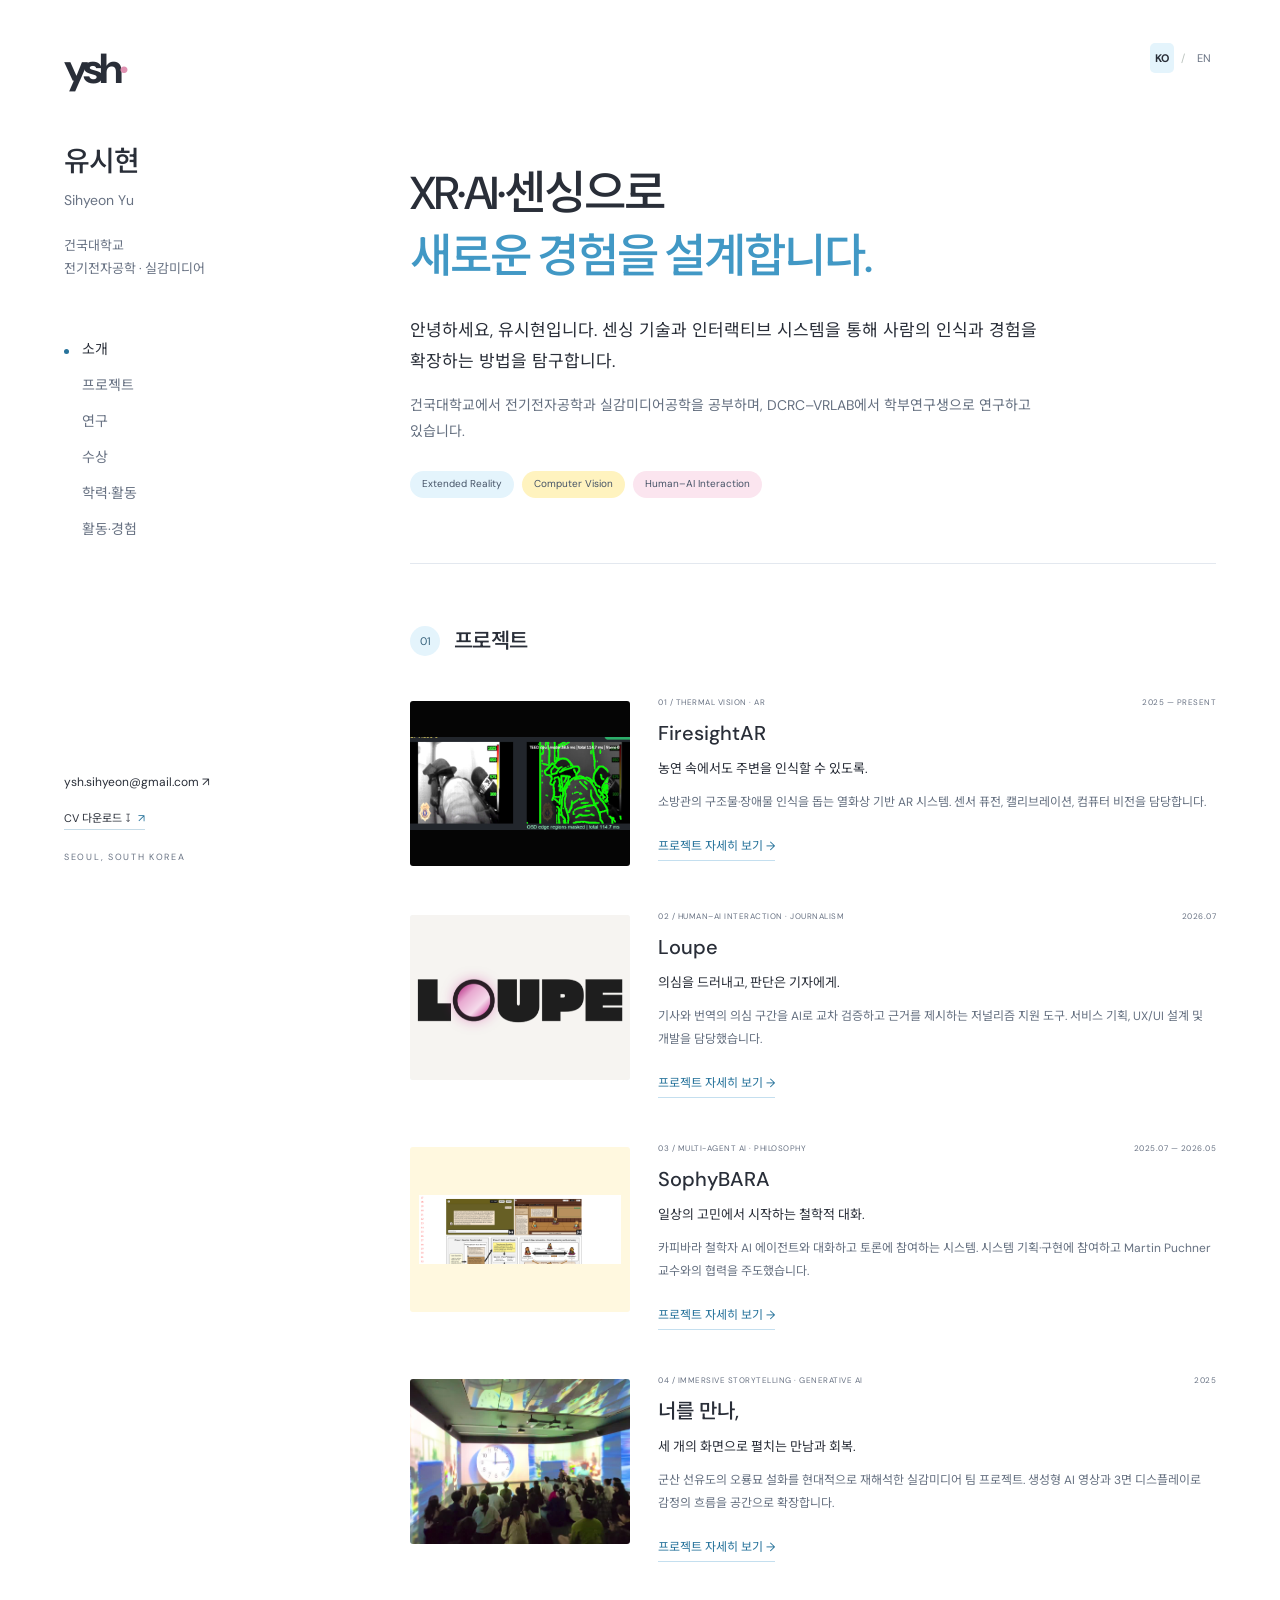
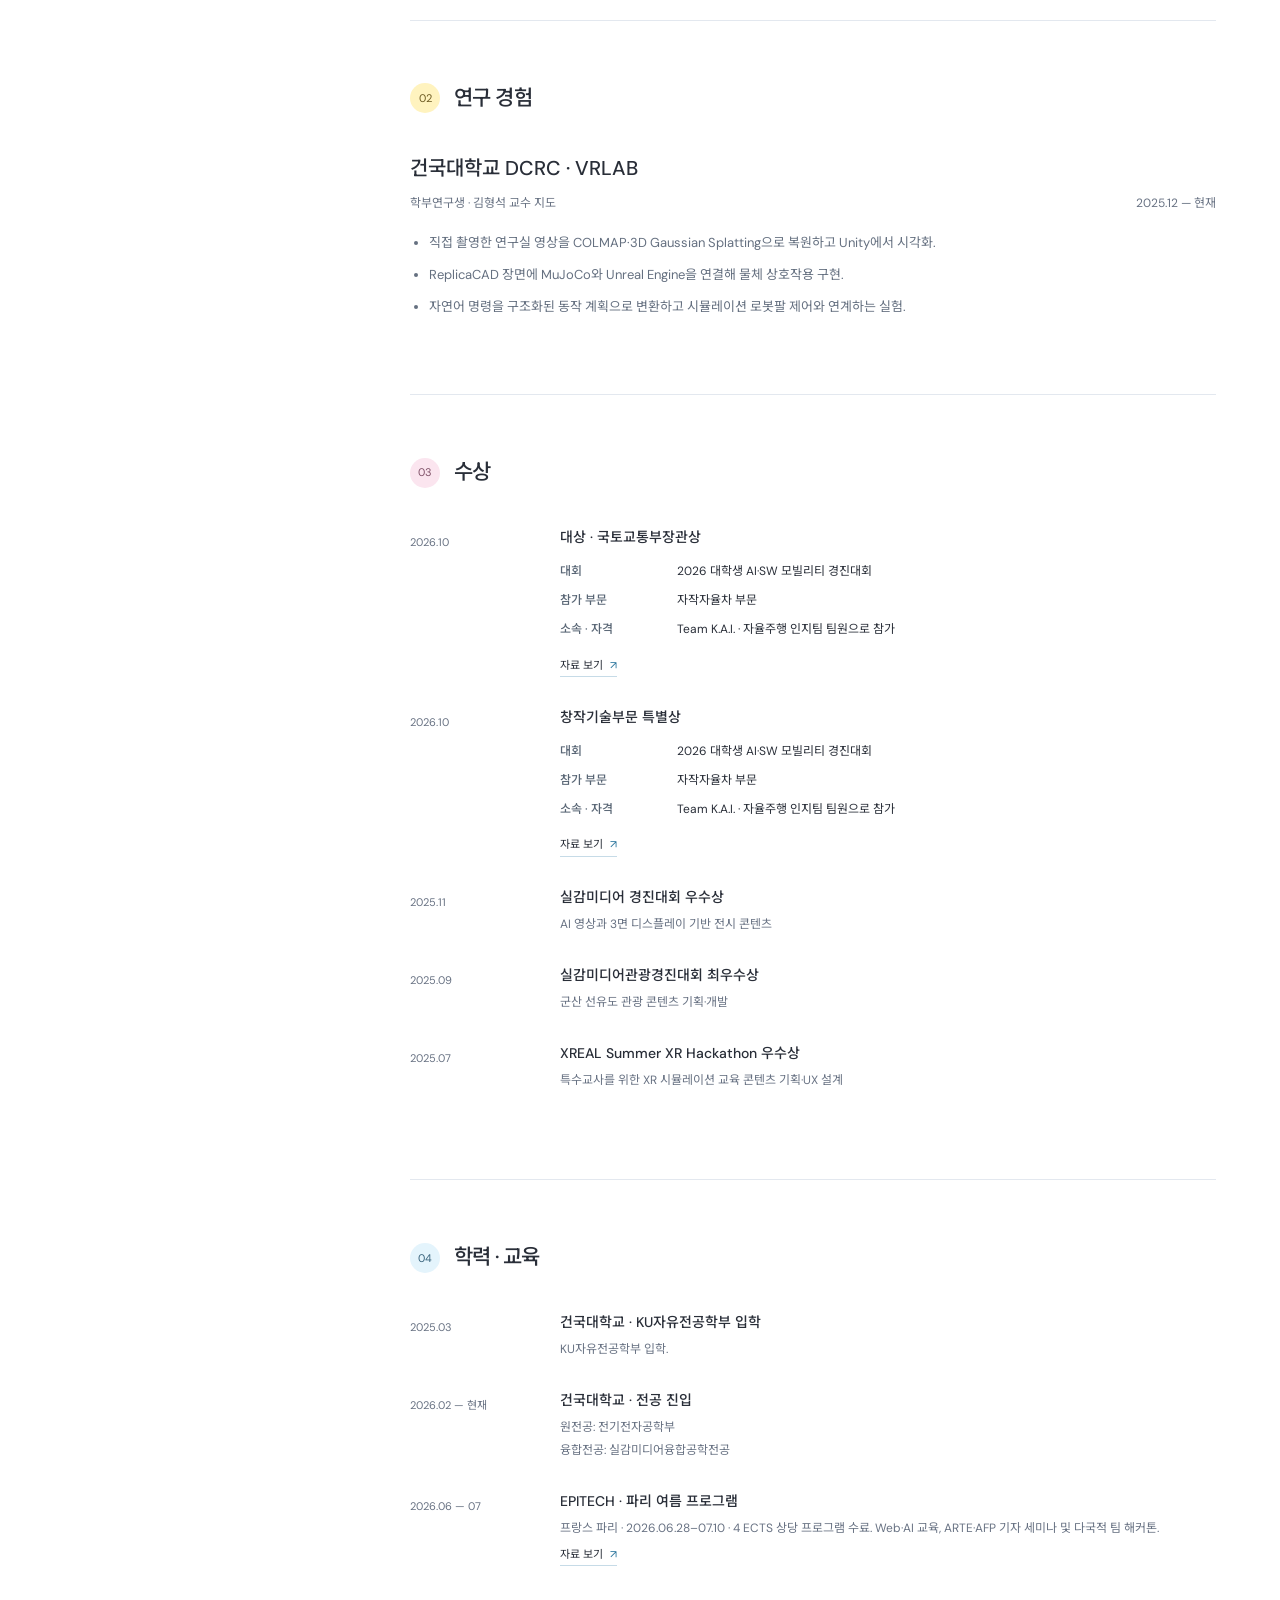
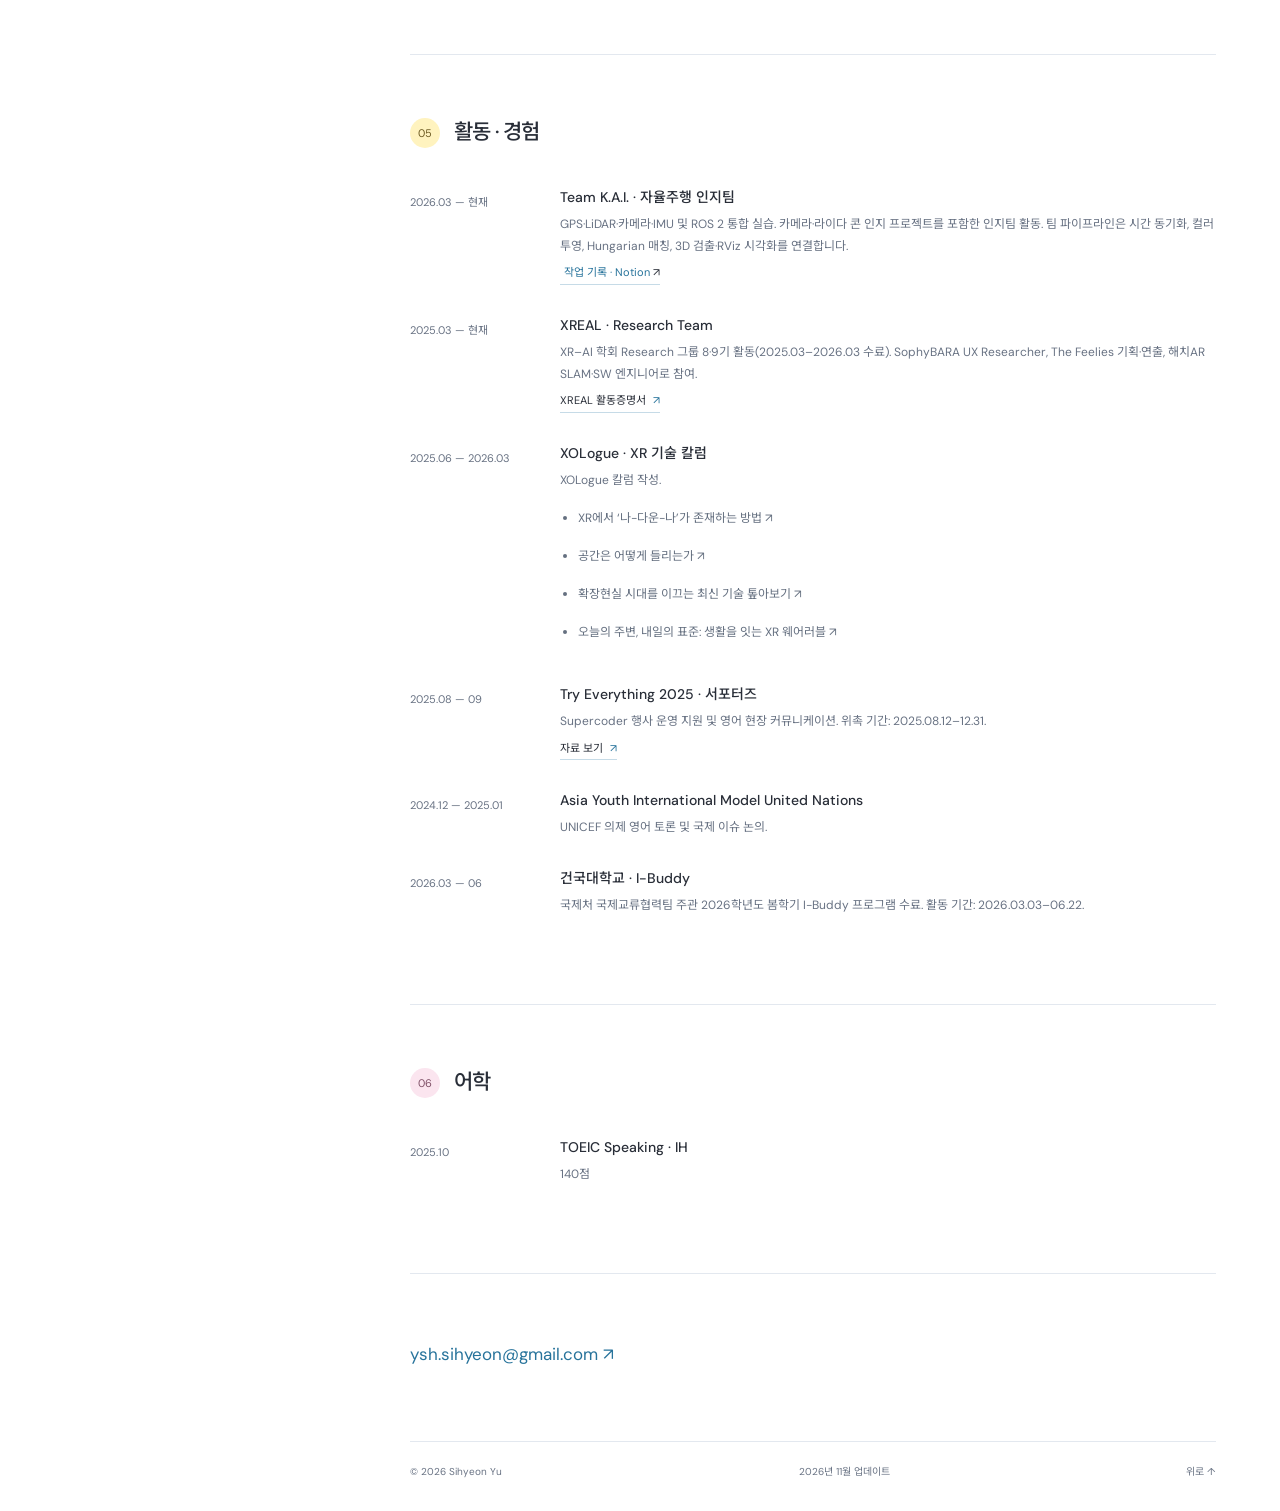
==== commit 03bda975: "Use selected Fire360 comparisons and complete navigation labels" ====
--- a/index.html
+++ b/index.html
@@ -1 +1 @@
-<!doctype html><html lang="ko" data-lang="ko"><head><meta charset="utf-8"><meta name="viewport" content="width=device-width, initial-scale=1"><title>Sihyeon Yu — Research & Selected Work</title><meta name="description" content="Sihyeon Yu — XR, computer vision, and human–AI interaction. Research and selected projects at Konkuk University."><meta name="theme-color" content="#ffffff"><link rel="stylesheet" href="style.css"><script src="app.js" defer></script></head><body><a class="skip" href="#main"><span class="i18n "><span lang="ko">본문 바로가기</span><span lang="en">Skip to content</span></span></a><div class="shell"><aside><a class="wordmark" href="#about">ysh<span>·</span></a><div class="identity"><h1 class="i18n "><span lang="ko">유시현</span><span lang="en">Sihyeon Yu</span></h1><p class="name-secondary"><span class="i18n "><span lang="ko">Sihyeon Yu</span><span lang="en">유시현</span></span></p><p><span class="i18n "><span lang="ko">건국대학교<br>전기전자공학 · 실감미디어</span><span lang="en">Konkuk University<br>Engineering & Immersive Media</span></span></p></div><nav aria-label="Sections"><a href="#about"><span class="i18n "><span lang="ko">소개</span><span lang="en">About</span></span></a><a href="#projects"><span class="i18n "><span lang="ko">프로젝트</span><span lang="en">Projects</span></span></a><a href="#research"><span class="i18n "><span lang="ko">연구</span><span lang="en">Research</span></span></a><a href="#awards"><span class="i18n "><span lang="ko">수상</span><span lang="en">Awards</span></span></a><a href="#education"><span class="i18n "><span lang="ko">학력·활동</span><span lang="en">Background</span></span></a></nav><div class="aside-bottom"><a class="email" href="mailto:ysh.sihyeon@gmail.com">ysh.sihyeon@gmail.com ↗</a><div class="links"><a href="assets/cv-ko.pdf" target="_blank" rel="noopener"><span class="i18n "><span lang="ko">CV 다운로드 ↧</span><span lang="en">CV PDF · Korean ↧</span></span> <span aria-hidden="true">↗</span></a></div><small>SEOUL, SOUTH KOREA</small></div></aside><main id="main"><header><div class="language" aria-label="Language"><button type="button" data-language="ko" aria-pressed="true">KO</button><span>/</span><button type="button" data-language="en" aria-pressed="false">EN</button></div></header><section id="about" class="intro"><h2 class="i18n "><span lang="ko">XR·AI·센싱으로<br><em>새로운 경험을 설계합니다.</em></span><span lang="en">Designing new experiences<br><em>with XR, AI,<br>and sensing.</em></span></h2><p class="i18n intro-description"><span lang="ko">안녕하세요, 유시현입니다. 센싱 기술과 인터랙티브 시스템을 통해 사람의 인식과 경험을 확장하는 방법을 탐구합니다.</span><span lang="en">Hi, I’m Sihyeon. I explore how sensing technologies and interactive systems can extend the way we perceive and experience the world.</span></p><p class="i18n "><span lang="ko">건국대학교에서 전기전자공학과 실감미디어공학을 공부하며, DCRC–VRLAB에서 학부연구생으로 연구하고 있습니다.</span><span lang="en">I study Electrical & Electronic Engineering and Immersive Media Engineering at Konkuk University.</span></p><div class="interests"><span>Extended Reality</span><span>Computer Vision</span><span>Human–AI Interaction</span></div></section><section id="projects"><div class="section-head"><span class="number">01</span><h2 class="i18n "><span lang="ko">프로젝트</span><span lang="en">Projects</span></h2></div><article class="project" id="project-firesight"><div class="project-image firesight"><a href="project-firesight.html" aria-label="FiresightAR"><img src="assets/firesight-hud.png" alt="FiresightAR" loading="lazy"></a></div><div class="project-info"><div class="project-meta"><span>01 / THERMAL VISION · AR</span><time>2025 — PRESENT</time></div><a href="project-firesight.html"><h3 class="i18n "><span lang="ko">FiresightAR</span><span lang="en">FiresightAR</span></h3></a><p class="i18n project-subtitle"><span lang="ko">농연 속에서도 주변을 인식할 수 있도록.</span><span lang="en">Making surroundings legible in low visibility.</span></p><p class="i18n "><span lang="ko">소방관의 구조물·장애물 인식을 돕는 열화상 기반 AR 시스템. 센서 퓨전, 캘리브레이션, 컴퓨터 비전을 담당합니다.</span><span lang="en">A thermal-imaging AR system for firefighter situational awareness. My work focuses on sensor fusion, calibration, and computer vision.</span></p><a class="project-open" href="project-firesight.html"><span class="i18n "><span lang="ko">프로젝트 자세히 보기 →</span><span lang="en">Explore project →</span></span></a></div></article><article class="project" id="project-loupe"><div class="project-image loupe"><a href="project-loupe.html" aria-label="Loupe"><img src="assets/loupe.png" alt="Loupe" loading="lazy"></a></div><div class="project-info"><div class="project-meta"><span>02 / HUMAN–AI INTERACTION · JOURNALISM</span><time>2026.07</time></div><a href="project-loupe.html"><h3 class="i18n "><span lang="ko">Loupe</span><span lang="en">Loupe</span></h3></a><p class="i18n project-subtitle"><span lang="ko">의심을 드러내고, 판단은 기자에게.</span><span lang="en">Highlight doubt. Preserve human judgment.</span></p><p class="i18n "><span lang="ko">기사와 번역의 의심 구간을 AI로 교차 검증하고 근거를 제시하는 저널리즘 지원 도구. 서비스 기획, UX/UI 설계 및 개발을 담당했습니다.</span><span lang="en">A journalism tool that cross-checks articles and translations with AI and surfaces evidence for review. I worked on service planning, UX/UI design, and development.</span></p><a class="project-open" href="project-loupe.html"><span class="i18n "><span lang="ko">프로젝트 자세히 보기 →</span><span lang="en">Explore project →</span></span></a></div></article><article class="project" id="project-sophybara"><div class="project-image sophybara"><a href="project-sophybara.html" aria-label="SophyBARA"><img src="assets/sophybara.png" alt="SophyBARA" loading="lazy"></a></div><div class="project-info"><div class="project-meta"><span>03 / MULTI-AGENT AI · PHILOSOPHY</span><time>2025.07 — 2026.05</time></div><a href="project-sophybara.html"><h3 class="i18n "><span lang="ko">SophyBARA</span><span lang="en">SophyBARA</span></h3></a><p class="i18n project-subtitle"><span lang="ko">일상의 고민에서 시작하는 철학적 대화.</span><span lang="en">Everyday questions. Philosophical perspectives.</span></p><p class="i18n "><span lang="ko">카피바라 철학자 AI 에이전트와 대화하고 토론에 참여하는 시스템. 시스템 기획·구현에 참여하고 Martin Puchner 교수와의 협력을 주도했습니다.</span><span lang="en">A participatory debate system with capybara philosopher agents. I contributed to system planning and implementation, and led collaboration with Professor Martin Puchner.</span></p><a class="project-open" href="project-sophybara.html"><span class="i18n "><span lang="ko">프로젝트 자세히 보기 →</span><span lang="en">Explore project →</span></span></a></div></article><article class="project" id="project-meeting-you"><div class="project-image meeting-you"><a href="project-meeting-you.html" aria-label="Meeting You"><img src="assets/meeting-you-poster.jpg" alt="Meeting You" loading="lazy"></a></div><div class="project-info"><div class="project-meta"><span>04 / IMMERSIVE STORYTELLING · GENERATIVE AI</span><time>2025</time></div><a href="project-meeting-you.html"><h3 class="i18n "><span lang="ko">너를 만나,</span><span lang="en">Meeting You</span></h3></a><p class="i18n project-subtitle"><span lang="ko">세 개의 화면으로 펼치는 만남과 회복.</span><span lang="en">An encounter unfolding across three screens.</span></p><p class="i18n "><span lang="ko">군산 선유도의 오룡묘 설화를 현대적으로 재해석한 실감미디어 팀 프로젝트. 생성형 AI 영상과 3면 디스플레이로 감정의 흐름을 공간으로 확장합니다.</span><span lang="en">A team-created immersive work reinterpreting the Oryongmyo folktale of Seonyudo, Gunsan. Generative AI animation and a three-screen display translate an emotional narrative into spatial experience.</span></p><a class="project-open" href="project-meeting-you.html"><span class="i18n "><span lang="ko">프로젝트 자세히 보기 →</span><span lang="en">Explore project →</span></span></a></div></article></section><section id="research"><div class="section-head"><span class="number">02</span><h2 class="i18n "><span lang="ko">연구 경험</span><span lang="en">Research experience</span></h2></div><h3 class="i18n "><span lang="ko">건국대학교 DCRC · VRLAB</span><span lang="en">DCRC · VRLAB, Konkuk University</span></h3><div class="row-meta"><span class="i18n "><span lang="ko">학부연구생 · 김형석 교수 지도</span><span lang="en">Undergraduate Research Intern · Advisor: Prof. Hyungseok Kim</span></span><time>2025.12 — <span class="i18n "><span lang="ko">현재</span><span lang="en">Present</span></span></time></div><ul><li><span class="i18n "><span lang="ko">직접 촬영한 연구실 영상을 COLMAP·3D Gaussian Splatting으로 복원하고 Unity에서 시각화.</span><span lang="en">Reconstructed self-captured lab footage with COLMAP and 3D Gaussian Splatting, visualized in Unity.</span></span></li><li><span class="i18n "><span lang="ko">ReplicaCAD 장면에 MuJoCo와 Unreal Engine을 연결해 물체 상호작용 구현.</span><span lang="en">Connected MuJoCo physics simulation and Unreal Engine with ReplicaCAD scenes for object interaction.</span></span></li><li><span class="i18n "><span lang="ko">자연어 명령을 구조화된 동작 계획으로 변환하고 시뮬레이션 로봇팔 제어와 연계하는 실험.</span><span lang="en">Explored translating natural-language instructions into structured action plans for a simulated robotic arm.</span></span></li></ul></section><section id="awards"><div class="section-head"><span class="number">03</span><h2 class="i18n "><span lang="ko">수상</span><span lang="en">Selected awards</span></h2></div><div class="timeline-entry"><time>2026.10</time><div><h3 class="i18n "><span lang="ko">대상 · 국토교통부장관상</span><span lang="en">Grand Prize · Minister’s Award</span></h3><dl class="award-facts"><div><dt><span class="i18n"><span lang="ko">대회</span><span lang="en">Competition</span></span></dt><dd><span class="i18n"><span lang="ko">2026 대학생 AI·SW 모빌리티 경진대회</span><span lang="en">2026 University AI & SW Mobility Competition</span></span></dd></div><div><dt><span class="i18n"><span lang="ko">참가 부문</span><span lang="en">Category</span></span></dt><dd><span class="i18n"><span lang="ko">자작자율차 부문</span><span lang="en">Autonomous Vehicle Category</span></span></dd></div><div><dt><span class="i18n"><span lang="ko">소속 · 자격</span><span lang="en">Team & participation</span></span></dt><dd><span class="i18n"><span lang="ko">Team K.A.I. · 자율주행 인지팀 팀원으로 참가</span><span lang="en">Team K.A.I. · Participated as a member of the autonomous-driving perception team</span></span></dd></div></dl><div class="links"><a href="assets/grand-prize.pdf" target="_blank" rel="noopener"><span class="i18n "><span lang="ko">자료 보기</span><span lang="en">View document</span></span> <span aria-hidden="true">↗</span></a></div></div></div><div class="timeline-entry"><time>2026.10</time><div><h3 class="i18n "><span lang="ko">창작기술부문 특별상</span><span lang="en">Special Award · Creative Technology</span></h3><dl class="award-facts"><div><dt><span class="i18n"><span lang="ko">대회</span><span lang="en">Competition</span></span></dt><dd><span class="i18n"><span lang="ko">2026 대학생 AI·SW 모빌리티 경진대회</span><span lang="en">2026 University AI & SW Mobility Competition</span></span></dd></div><div><dt><span class="i18n"><span lang="ko">참가 부문</span><span lang="en">Category</span></span></dt><dd><span class="i18n"><span lang="ko">자작자율차 부문</span><span lang="en">Autonomous Vehicle Category</span></span></dd></div><div><dt><span class="i18n"><span lang="ko">소속 · 자격</span><span lang="en">Team & participation</span></span></dt><dd><span class="i18n"><span lang="ko">Team K.A.I. · 자율주행 인지팀 팀원으로 참가</span><span lang="en">Team K.A.I. · Participated as a member of the autonomous-driving perception team</span></span></dd></div></dl><div class="links"><a href="assets/special-award.pdf" target="_blank" rel="noopener"><span class="i18n "><span lang="ko">자료 보기</span><span lang="en">View document</span></span> <span aria-hidden="true">↗</span></a></div></div></div><div class="timeline-entry"><time>2025.11</time><div><h3 class="i18n "><span lang="ko">실감미디어 경진대회 우수상</span><span lang="en">Excellence Award · Immersive Media Competition</span></h3><p class="i18n "><span lang="ko">AI 영상과 3면 디스플레이 기반 전시 콘텐츠</span><span lang="en">Exhibition content combining AI video and three-screen displays</span></p></div></div><div class="timeline-entry"><time>2025.09</time><div><h3 class="i18n "><span lang="ko">실감미디어관광경진대회 최우수상</span><span lang="en">Top Excellence Award · Immersive Tourism Competition</span></h3><p class="i18n "><span lang="ko">군산 선유도 관광 콘텐츠 기획·개발</span><span lang="en">Immersive tourism content for Seonyudo, Gunsan</span></p></div></div><div class="timeline-entry"><time>2025.07</time><div><h3 class="i18n "><span lang="ko">XREAL Summer XR Hackathon 우수상</span><span lang="en">Excellence Award · XREAL Summer XR Hackathon</span></h3><p class="i18n "><span lang="ko">특수교사를 위한 XR 시뮬레이션 교육 콘텐츠 기획·UX 설계</span><span lang="en">Concept and UX design for XR simulation training for special-education teachers</span></p></div></div></section><section id="education"><div class="section-head"><span class="number">04</span><h2 class="i18n "><span lang="ko">학력 · 교육</span><span lang="en">Education</span></h2></div><div class="timeline-entry"><time>2025.03</time><div><h3 class="i18n "><span lang="ko">건국대학교 · KU자유전공학부 입학</span><span lang="en">Konkuk University · Admission</span></h3><p class="i18n "><span lang="ko">KU자유전공학부 입학.</span><span lang="en">Entered the KU Division of Open Major.</span></p></div></div><div class="timeline-entry"><time>2026.02 — <span class="i18n "><span lang="ko">현재</span><span lang="en">Present</span></span></time><div><h3 class="i18n "><span lang="ko">건국대학교 · 전공 진입</span><span lang="en">Konkuk University · Major declaration</span></h3><p class="i18n "><span lang="ko">원전공: 전기전자공학부<br>융합전공: 실감미디어융합공학전공</span><span lang="en">Primary major: Electrical & Electronic Engineering<br>Convergence major: Immersive Media Convergence Engineering</span></p></div></div><div class="timeline-entry"><time>2026.06 — 07</time><div><h3 class="i18n "><span lang="ko">EPITECH · 파리 여름 프로그램</span><span lang="en">EPITECH · Summer School Program MED’IA</span></h3><p class="i18n "><span lang="ko">프랑스 파리 · 2026.06.28–07.10 · 4 ECTS 상당 프로그램 수료. Web·AI 교육, ARTE·AFP 기자 세미나 및 다국적 팀 해커톤.</span><span lang="en">Paris, France · June 28–July 10, 2026 · Completed a program equivalent to 4 ECTS, with Web/AI coursework, ARTE/AFP journalist seminars, and a multinational hackathon.</span></p><div class="links"><a href="assets/epitech.pdf" target="_blank" rel="noopener"><span class="i18n "><span lang="ko">자료 보기</span><span lang="en">View document</span></span> <span aria-hidden="true">↗</span></a></div></div></div></section><section id="activities"><div class="section-head"><span class="number">05</span><h2 class="i18n "><span lang="ko">활동 · 경험</span><span lang="en">Activities & experience</span></h2></div><div class="timeline-entry"><time>2026.03 — <span class="i18n "><span lang="ko">현재</span><span lang="en">Present</span></span></time><div><h3 class="i18n "><span lang="ko">Team K.A.I. · 자율주행 인지팀</span><span lang="en">Team K.A.I. · Autonomous Driving Perception</span></h3><p class="i18n "><span lang="ko">GPS·LiDAR·카메라·IMU 및 ROS 2 통합 실습. 카메라·라이다 콘 인지 프로젝트를 포함한 인지팀 활동. 팀 파이프라인은 시간 동기화, 컬러 투영, Hungarian 매칭, 3D 검출·RViz 시각화를 연결합니다.</span><span lang="en">Perception-team activities including camera–LiDAR cone perception, GPS, IMU, and ROS 2 integration. The team pipeline connects time synchronization, color projection, Hungarian matching, 3D detection, and RViz visualization.</span></p><div class="links"><a href="https://woolly-echo-3a0.notion.site/Team-K-A-I-41c62871a58b81adb39cfa6b3e84cd12" data-href-ko="https://woolly-echo-3a0.notion.site/Team-K-A-I-41c62871a58b81adb39cfa6b3e84cd12" data-href-en="https://woolly-echo-3a0.notion.site/41c62871a58b8111a501d14661b93fd1" target="_blank" rel="noopener"><span class="i18n "><span lang="ko">작업 기록 · Notion</span><span lang="en">Work archive · Notion</span></span> ↗</a></div></div></div><div class="timeline-entry"><time>2025.03 — <span class="i18n "><span lang="ko">현재</span><span lang="en">Present</span></span></time><div><h3 class="i18n "><span lang="ko">XREAL · Research Team</span><span lang="en">XREAL · Research Team</span></h3><p class="i18n "><span lang="ko">XR–AI 학회 Research 그룹 8·9기 활동(2025.03–2026.03 수료). SophyBARA UX Researcher, The Feelies 기획·연출, 해치AR SLAM·SW 엔지니어로 참여.</span><span lang="en">Completed the 8th and 9th cohorts of the XR–AI society’s Research group (March 2025–March 2026). Roles: UX Researcher for SophyBARA; planning and direction for The Feelies; SLAM and software engineering for HaechiAR.</span></p><div class="links"><a href="assets/xreal-certificate.pdf" target="_blank" rel="noopener"><span class="i18n "><span lang="ko">XREAL 활동증명서</span><span lang="en">XREAL certificate</span></span> <span aria-hidden="true">↗</span></a></div></div></div><div class="timeline-entry"><time>2025.06 — 2026.03</time><div><h3 class="i18n "><span lang="ko">XOLogue · XR 기술 칼럼</span><span lang="en">XOLogue · XR Technology Writing</span></h3><p class="i18n "><span lang="ko">XOLogue 칼럼 작성.</span><span lang="en">Authored columns for XOLogue (articles in Korean).</span></p><ul class="article-list"><li><a href="https://xreal-workspace.notion.site/XR-30b2f785f2b380088a51df5fa730dd9c" target="_blank" rel="noopener">XR에서 ‘나-다운-나’가 존재하는 방법 ↗</a></li><li><a href="https://xreal-workspace.notion.site/2e22f785f2b38024abeef86619f913fe" target="_blank" rel="noopener">공간은 어떻게 들리는가 ↗</a></li><li><a href="https://xreal-workspace.notion.site/2b02f785f2b380498c94efb745d6299e" target="_blank" rel="noopener">확장현실 시대를 이끄는 최신 기술 톺아보기 ↗</a></li><li><a href="https://xreal-workspace.notion.site/XR-2772f785f2b380b4a232c908086a0914" target="_blank" rel="noopener">오늘의 주변, 내일의 표준: 생활을 잇는 XR 웨어러블 ↗</a></li></ul></div></div><div class="timeline-entry"><time>2025.08 — 09</time><div><h3 class="i18n "><span lang="ko">Try Everything 2025 · 서포터즈</span><span lang="en">Try Everything 2025 · Supporter</span></h3><p class="i18n "><span lang="ko">Supercoder 행사 운영 지원 및 영어 현장 커뮤니케이션. 위촉 기간: 2025.08.12–12.31.</span><span lang="en">Supported Supercoder event operations and on-site English communication. Appointment period: Aug 12–Dec 31, 2025.</span></p><div class="links"><a href="assets/try-everything.pdf" target="_blank" rel="noopener"><span class="i18n "><span lang="ko">자료 보기</span><span lang="en">View document</span></span> <span aria-hidden="true">↗</span></a></div></div></div><div class="timeline-entry"><time>2024.12 — 2025.01</time><div><h3 class="i18n "><span lang="ko">Asia Youth International Model United Nations</span><span lang="en">Asia Youth International Model United Nations</span></h3><p class="i18n "><span lang="ko">UNICEF 의제 영어 토론 및 국제 이슈 논의.</span><span lang="en">English-language debate on UNICEF agendas and international issues.</span></p></div></div><div class="timeline-entry"><time>2026.03 — 06</time><div><h3 class="i18n "><span lang="ko">건국대학교 · I-Buddy</span><span lang="en">Konkuk University · I-Buddy</span></h3><p class="i18n "><span lang="ko">국제처 국제교류협력팀 주관 2026학년도 봄학기 I-Buddy 프로그램 수료. 활동 기간: 2026.03.03–06.22.</span><span lang="en">Completed the Spring 2026 I-Buddy program organized by the International Programs Team, Office of International Affairs. March 3–June 22, 2026.</span></p></div></div></section><section id="languages"><div class="section-head"><span class="number">06</span><h2 class="i18n "><span lang="ko">어학</span><span lang="en">Languages</span></h2></div><div class="timeline-entry"><time>2025.10</time><div><h3 class="i18n "><span lang="ko">TOEIC Speaking · IH</span><span lang="en">TOEIC Speaking · IH</span></h3><p class="i18n "><span lang="ko">140점</span><span lang="en">Score: 140</span></p></div></div></section><footer><a class="contact" href="mailto:ysh.sihyeon@gmail.com">ysh.sihyeon@gmail.com ↗</a><div class="footer-meta"><span>© 2026 Sihyeon Yu</span><span><span class="i18n "><span lang="ko">2026년 11월 업데이트</span><span lang="en">Updated November 2026</span></span></span><a href="#about"><span class="i18n "><span lang="ko">위로 ↑</span><span lang="en">Back to top ↑</span></span></a></div></footer></main></div></body></html>
+<!doctype html><html lang="ko" data-lang="ko"><head><meta charset="utf-8"><meta name="viewport" content="width=device-width, initial-scale=1"><title>Sihyeon Yu — Research & Selected Work</title><meta name="description" content="Sihyeon Yu — XR, computer vision, and human–AI interaction. Research and selected projects at Konkuk University."><meta name="theme-color" content="#ffffff"><link rel="stylesheet" href="style.css"><script src="app.js" defer></script></head><body><a class="skip" href="#main"><span class="i18n "><span lang="ko">본문 바로가기</span><span lang="en">Skip to content</span></span></a><div class="shell"><aside><a class="wordmark" href="#about">ysh<span>·</span></a><div class="identity"><h1 class="i18n "><span lang="ko">유시현</span><span lang="en">Sihyeon Yu</span></h1><p class="name-secondary"><span class="i18n "><span lang="ko">Sihyeon Yu</span><span lang="en">유시현</span></span></p><p><span class="i18n "><span lang="ko">건국대학교<br>전기전자공학 · 실감미디어</span><span lang="en">Konkuk University<br>Engineering & Immersive Media</span></span></p></div><nav aria-label="Sections"><a href="#about"><span class="i18n "><span lang="ko">소개</span><span lang="en">About</span></span></a><a href="#projects"><span class="i18n "><span lang="ko">프로젝트</span><span lang="en">Projects</span></span></a><a href="#research"><span class="i18n "><span lang="ko">연구</span><span lang="en">Research</span></span></a><a href="#awards"><span class="i18n "><span lang="ko">수상</span><span lang="en">Awards</span></span></a><a href="#education"><span class="i18n "><span lang="ko">학력·활동</span><span lang="en">Background</span></span></a><a href="#activities"><span class="i18n"><span lang="ko">활동·경험</span><span lang="en">Activities &amp; experience</span></span></a></nav><div class="aside-bottom"><a class="email" href="mailto:ysh.sihyeon@gmail.com">ysh.sihyeon@gmail.com ↗</a><div class="links"><a href="assets/cv-ko.pdf" target="_blank" rel="noopener"><span class="i18n "><span lang="ko">CV 다운로드 ↧</span><span lang="en">CV PDF · Korean ↧</span></span> <span aria-hidden="true">↗</span></a></div><small>SEOUL, SOUTH KOREA</small></div></aside><main id="main"><header><div class="language" aria-label="Language"><button type="button" data-language="ko" aria-pressed="true">KO</button><span>/</span><button type="button" data-language="en" aria-pressed="false">EN</button></div></header><section id="about" class="intro"><h2 class="i18n "><span lang="ko">XR·AI·센싱으로<br><em>새로운 경험을 설계합니다.</em></span><span lang="en">Designing new experiences<br><em>with XR, AI,<br>and sensing.</em></span></h2><p class="i18n intro-description"><span lang="ko">안녕하세요, 유시현입니다. 센싱 기술과 인터랙티브 시스템을 통해 사람의 인식과 경험을 확장하는 방법을 탐구합니다.</span><span lang="en">Hi, I’m Sihyeon. I explore how sensing technologies and interactive systems can extend the way we perceive and experience the world.</span></p><p class="i18n "><span lang="ko">건국대학교에서 전기전자공학과 실감미디어공학을 공부하며, DCRC–VRLAB에서 학부연구생으로 연구하고 있습니다.</span><span lang="en">I study Electrical & Electronic Engineering and Immersive Media Engineering at Konkuk University.</span></p><div class="interests"><span>Extended Reality</span><span>Computer Vision</span><span>Human–AI Interaction</span></div></section><section id="projects"><div class="section-head"><span class="number">01</span><h2 class="i18n "><span lang="ko">프로젝트</span><span lang="en">Projects</span></h2></div><article class="project" id="project-firesight"><div class="project-image firesight"><a href="project-firesight.html" aria-label="FiresightAR"><img src="assets/firesight-fire360-1.png" alt="FiresightAR" loading="lazy"></a></div><div class="project-info"><div class="project-meta"><span>01 / THERMAL VISION · AR</span><time>2025 — PRESENT</time></div><a href="project-firesight.html"><h3 class="i18n "><span lang="ko">FiresightAR</span><span lang="en">FiresightAR</span></h3></a><p class="i18n project-subtitle"><span lang="ko">농연 속에서도 주변을 인식할 수 있도록.</span><span lang="en">Making surroundings legible in low visibility.</span></p><p class="i18n "><span lang="ko">소방관의 구조물·장애물 인식을 돕는 열화상 기반 AR 시스템. 센서 퓨전, 캘리브레이션, 컴퓨터 비전을 담당합니다.</span><span lang="en">A thermal-imaging AR system for firefighter situational awareness. My work focuses on sensor fusion, calibration, and computer vision.</span></p><a class="project-open" href="project-firesight.html"><span class="i18n "><span lang="ko">프로젝트 자세히 보기 →</span><span lang="en">Explore project →</span></span></a></div></article><article class="project" id="project-loupe"><div class="project-image loupe"><a href="project-loupe.html" aria-label="Loupe"><img src="assets/loupe.png" alt="Loupe" loading="lazy"></a></div><div class="project-info"><div class="project-meta"><span>02 / HUMAN–AI INTERACTION · JOURNALISM</span><time>2026.07</time></div><a href="project-loupe.html"><h3 class="i18n "><span lang="ko">Loupe</span><span lang="en">Loupe</span></h3></a><p class="i18n project-subtitle"><span lang="ko">의심을 드러내고, 판단은 기자에게.</span><span lang="en">Highlight doubt. Preserve human judgment.</span></p><p class="i18n "><span lang="ko">기사와 번역의 의심 구간을 AI로 교차 검증하고 근거를 제시하는 저널리즘 지원 도구. 서비스 기획, UX/UI 설계 및 개발을 담당했습니다.</span><span lang="en">A journalism tool that cross-checks articles and translations with AI and surfaces evidence for review. I worked on service planning, UX/UI design, and development.</span></p><a class="project-open" href="project-loupe.html"><span class="i18n "><span lang="ko">프로젝트 자세히 보기 →</span><span lang="en">Explore project →</span></span></a></div></article><article class="project" id="project-sophybara"><div class="project-image sophybara"><a href="project-sophybara.html" aria-label="SophyBARA"><img src="assets/sophybara.png" alt="SophyBARA" loading="lazy"></a></div><div class="project-info"><div class="project-meta"><span>03 / MULTI-AGENT AI · PHILOSOPHY</span><time>2025.07 — 2026.05</time></div><a href="project-sophybara.html"><h3 class="i18n "><span lang="ko">SophyBARA</span><span lang="en">SophyBARA</span></h3></a><p class="i18n project-subtitle"><span lang="ko">일상의 고민에서 시작하는 철학적 대화.</span><span lang="en">Everyday questions. Philosophical perspectives.</span></p><p class="i18n "><span lang="ko">카피바라 철학자 AI 에이전트와 대화하고 토론에 참여하는 시스템. 시스템 기획·구현에 참여하고 Martin Puchner 교수와의 협력을 주도했습니다.</span><span lang="en">A participatory debate system with capybara philosopher agents. I contributed to system planning and implementation, and led collaboration with Professor Martin Puchner.</span></p><a class="project-open" href="project-sophybara.html"><span class="i18n "><span lang="ko">프로젝트 자세히 보기 →</span><span lang="en">Explore project →</span></span></a></div></article><article class="project" id="project-meeting-you"><div class="project-image meeting-you"><a href="project-meeting-you.html" aria-label="Meeting You"><img src="assets/meeting-you-poster.jpg" alt="Meeting You" loading="lazy"></a></div><div class="project-info"><div class="project-meta"><span>04 / IMMERSIVE STORYTELLING · GENERATIVE AI</span><time>2025</time></div><a href="project-meeting-you.html"><h3 class="i18n "><span lang="ko">너를 만나,</span><span lang="en">Meeting You</span></h3></a><p class="i18n project-subtitle"><span lang="ko">세 개의 화면으로 펼치는 만남과 회복.</span><span lang="en">An encounter unfolding across three screens.</span></p><p class="i18n "><span lang="ko">군산 선유도의 오룡묘 설화를 현대적으로 재해석한 실감미디어 팀 프로젝트. 생성형 AI 영상과 3면 디스플레이로 감정의 흐름을 공간으로 확장합니다.</span><span lang="en">A team-created immersive work reinterpreting the Oryongmyo folktale of Seonyudo, Gunsan. Generative AI animation and a three-screen display translate an emotional narrative into spatial experience.</span></p><a class="project-open" href="project-meeting-you.html"><span class="i18n "><span lang="ko">프로젝트 자세히 보기 →</span><span lang="en">Explore project →</span></span></a></div></article></section><section id="research"><div class="section-head"><span class="number">02</span><h2 class="i18n "><span lang="ko">연구 경험</span><span lang="en">Research experience</span></h2></div><h3 class="i18n "><span lang="ko">건국대학교 DCRC · VRLAB</span><span lang="en">DCRC · VRLAB, Konkuk University</span></h3><div class="row-meta"><span class="i18n "><span lang="ko">학부연구생 · 김형석 교수 지도</span><span lang="en">Undergraduate Research Intern · Advisor: Prof. Hyungseok Kim</span></span><time>2025.12 — <span class="i18n "><span lang="ko">현재</span><span lang="en">Present</span></span></time></div><ul><li><span class="i18n "><span lang="ko">직접 촬영한 연구실 영상을 COLMAP·3D Gaussian Splatting으로 복원하고 Unity에서 시각화.</span><span lang="en">Reconstructed self-captured lab footage with COLMAP and 3D Gaussian Splatting, visualized in Unity.</span></span></li><li><span class="i18n "><span lang="ko">ReplicaCAD 장면에 MuJoCo와 Unreal Engine을 연결해 물체 상호작용 구현.</span><span lang="en">Connected MuJoCo physics simulation and Unreal Engine with ReplicaCAD scenes for object interaction.</span></span></li><li><span class="i18n "><span lang="ko">자연어 명령을 구조화된 동작 계획으로 변환하고 시뮬레이션 로봇팔 제어와 연계하는 실험.</span><span lang="en">Explored translating natural-language instructions into structured action plans for a simulated robotic arm.</span></span></li></ul></section><section id="awards"><div class="section-head"><span class="number">03</span><h2 class="i18n "><span lang="ko">수상</span><span lang="en">Awards</span></h2></div><div class="timeline-entry"><time>2026.10</time><div><h3 class="i18n "><span lang="ko">대상 · 국토교통부장관상</span><span lang="en">Grand Prize · Minister’s Award</span></h3><dl class="award-facts"><div><dt><span class="i18n"><span lang="ko">대회</span><span lang="en">Competition</span></span></dt><dd><span class="i18n"><span lang="ko">2026 대학생 AI·SW 모빌리티 경진대회</span><span lang="en">2026 University AI & SW Mobility Competition</span></span></dd></div><div><dt><span class="i18n"><span lang="ko">참가 부문</span><span lang="en">Category</span></span></dt><dd><span class="i18n"><span lang="ko">자작자율차 부문</span><span lang="en">Autonomous Vehicle Category</span></span></dd></div><div><dt><span class="i18n"><span lang="ko">소속 · 자격</span><span lang="en">Team & participation</span></span></dt><dd><span class="i18n"><span lang="ko">Team K.A.I. · 자율주행 인지팀 팀원으로 참가</span><span lang="en">Team K.A.I. · Participated as a member of the autonomous-driving perception team</span></span></dd></div></dl><div class="links"><a href="assets/grand-prize.pdf" target="_blank" rel="noopener"><span class="i18n "><span lang="ko">자료 보기</span><span lang="en">View document</span></span> <span aria-hidden="true">↗</span></a></div></div></div><div class="timeline-entry"><time>2026.10</time><div><h3 class="i18n "><span lang="ko">창작기술부문 특별상</span><span lang="en">Special Award · Creative Technology</span></h3><dl class="award-facts"><div><dt><span class="i18n"><span lang="ko">대회</span><span lang="en">Competition</span></span></dt><dd><span class="i18n"><span lang="ko">2026 대학생 AI·SW 모빌리티 경진대회</span><span lang="en">2026 University AI & SW Mobility Competition</span></span></dd></div><div><dt><span class="i18n"><span lang="ko">참가 부문</span><span lang="en">Category</span></span></dt><dd><span class="i18n"><span lang="ko">자작자율차 부문</span><span lang="en">Autonomous Vehicle Category</span></span></dd></div><div><dt><span class="i18n"><span lang="ko">소속 · 자격</span><span lang="en">Team & participation</span></span></dt><dd><span class="i18n"><span lang="ko">Team K.A.I. · 자율주행 인지팀 팀원으로 참가</span><span lang="en">Team K.A.I. · Participated as a member of the autonomous-driving perception team</span></span></dd></div></dl><div class="links"><a href="assets/special-award.pdf" target="_blank" rel="noopener"><span class="i18n "><span lang="ko">자료 보기</span><span lang="en">View document</span></span> <span aria-hidden="true">↗</span></a></div></div></div><div class="timeline-entry"><time>2025.11</time><div><h3 class="i18n "><span lang="ko">실감미디어 경진대회 우수상</span><span lang="en">Excellence Award · Immersive Media Competition</span></h3><p class="i18n "><span lang="ko">AI 영상과 3면 디스플레이 기반 전시 콘텐츠</span><span lang="en">Exhibition content combining AI video and three-screen displays</span></p></div></div><div class="timeline-entry"><time>2025.09</time><div><h3 class="i18n "><span lang="ko">실감미디어관광경진대회 최우수상</span><span lang="en">Top Excellence Award · Immersive Tourism Competition</span></h3><p class="i18n "><span lang="ko">군산 선유도 관광 콘텐츠 기획·개발</span><span lang="en">Immersive tourism content for Seonyudo, Gunsan</span></p></div></div><div class="timeline-entry"><time>2025.07</time><div><h3 class="i18n "><span lang="ko">XREAL Summer XR Hackathon 우수상</span><span lang="en">Excellence Award · XREAL Summer XR Hackathon</span></h3><p class="i18n "><span lang="ko">특수교사를 위한 XR 시뮬레이션 교육 콘텐츠 기획·UX 설계</span><span lang="en">Concept and UX design for XR simulation training for special-education teachers</span></p></div></div></section><section id="education"><div class="section-head"><span class="number">04</span><h2 class="i18n "><span lang="ko">학력 · 교육</span><span lang="en">Education</span></h2></div><div class="timeline-entry"><time>2025.03</time><div><h3 class="i18n "><span lang="ko">건국대학교 · KU자유전공학부 입학</span><span lang="en">Konkuk University · Admission</span></h3><p class="i18n "><span lang="ko">KU자유전공학부 입학.</span><span lang="en">Entered the KU Division of Open Major.</span></p></div></div><div class="timeline-entry"><time>2026.02 — <span class="i18n "><span lang="ko">현재</span><span lang="en">Present</span></span></time><div><h3 class="i18n "><span lang="ko">건국대학교 · 전공 진입</span><span lang="en">Konkuk University · Major declaration</span></h3><p class="i18n "><span lang="ko">원전공: 전기전자공학부<br>융합전공: 실감미디어융합공학전공</span><span lang="en">Primary major: Electrical & Electronic Engineering<br>Convergence major: Immersive Media Convergence Engineering</span></p></div></div><div class="timeline-entry"><time>2026.06 — 07</time><div><h3 class="i18n "><span lang="ko">EPITECH · 파리 여름 프로그램</span><span lang="en">EPITECH · Summer School Program MED’IA</span></h3><p class="i18n "><span lang="ko">프랑스 파리 · 2026.06.28–07.10 · 4 ECTS 상당 프로그램 수료. Web·AI 교육, ARTE·AFP 기자 세미나 및 다국적 팀 해커톤.</span><span lang="en">Paris, France · June 28–July 10, 2026 · Completed a program equivalent to 4 ECTS, with Web/AI coursework, ARTE/AFP journalist seminars, and a multinational hackathon.</span></p><div class="links"><a href="assets/epitech.pdf" target="_blank" rel="noopener"><span class="i18n "><span lang="ko">자료 보기</span><span lang="en">View document</span></span> <span aria-hidden="true">↗</span></a></div></div></div></section><section id="activities"><div class="section-head"><span class="number">05</span><h2 class="i18n "><span lang="ko">활동 · 경험</span><span lang="en">Activities & experience</span></h2></div><div class="timeline-entry"><time>2026.03 — <span class="i18n "><span lang="ko">현재</span><span lang="en">Present</span></span></time><div><h3 class="i18n "><span lang="ko">Team K.A.I. · 자율주행 인지팀</span><span lang="en">Team K.A.I. · Autonomous Driving Perception</span></h3><p class="i18n "><span lang="ko">GPS·LiDAR·카메라·IMU 및 ROS 2 통합 실습. 카메라·라이다 콘 인지 프로젝트를 포함한 인지팀 활동. 팀 파이프라인은 시간 동기화, 컬러 투영, Hungarian 매칭, 3D 검출·RViz 시각화를 연결합니다.</span><span lang="en">Perception-team activities including camera–LiDAR cone perception, GPS, IMU, and ROS 2 integration. The team pipeline connects time synchronization, color projection, Hungarian matching, 3D detection, and RViz visualization.</span></p><div class="links"><a href="https://woolly-echo-3a0.notion.site/Team-K-A-I-41c62871a58b81adb39cfa6b3e84cd12" data-href-ko="https://woolly-echo-3a0.notion.site/Team-K-A-I-41c62871a58b81adb39cfa6b3e84cd12" data-href-en="https://woolly-echo-3a0.notion.site/41c62871a58b8111a501d14661b93fd1" target="_blank" rel="noopener"><span class="i18n "><span lang="ko">작업 기록 · Notion</span><span lang="en">Work archive · Notion</span></span> ↗</a></div></div></div><div class="timeline-entry"><time>2025.03 — <span class="i18n "><span lang="ko">현재</span><span lang="en">Present</span></span></time><div><h3 class="i18n "><span lang="ko">XREAL · Research Team</span><span lang="en">XREAL · Research Team</span></h3><p class="i18n "><span lang="ko">XR–AI 학회 Research 그룹 8·9기 활동(2025.03–2026.03 수료). SophyBARA UX Researcher, The Feelies 기획·연출, 해치AR SLAM·SW 엔지니어로 참여.</span><span lang="en">Completed the 8th and 9th cohorts of the XR–AI society’s Research group (March 2025–March 2026). Roles: UX Researcher for SophyBARA; planning and direction for The Feelies; SLAM and software engineering for HaechiAR.</span></p><div class="links"><a href="assets/xreal-certificate.pdf" target="_blank" rel="noopener"><span class="i18n "><span lang="ko">XREAL 활동증명서</span><span lang="en">XREAL certificate</span></span> <span aria-hidden="true">↗</span></a></div></div></div><div class="timeline-entry"><time>2025.06 — 2026.03</time><div><h3 class="i18n "><span lang="ko">XOLogue · XR 기술 칼럼</span><span lang="en">XOLogue · XR Technology Writing</span></h3><p class="i18n "><span lang="ko">XOLogue 칼럼 작성.</span><span lang="en">Authored columns for XOLogue (articles in Korean).</span></p><ul class="article-list"><li><a href="https://xreal-workspace.notion.site/XR-30b2f785f2b380088a51df5fa730dd9c" target="_blank" rel="noopener">XR에서 ‘나-다운-나’가 존재하는 방법 ↗</a></li><li><a href="https://xreal-workspace.notion.site/2e22f785f2b38024abeef86619f913fe" target="_blank" rel="noopener">공간은 어떻게 들리는가 ↗</a></li><li><a href="https://xreal-workspace.notion.site/2b02f785f2b380498c94efb745d6299e" target="_blank" rel="noopener">확장현실 시대를 이끄는 최신 기술 톺아보기 ↗</a></li><li><a href="https://xreal-workspace.notion.site/XR-2772f785f2b380b4a232c908086a0914" target="_blank" rel="noopener">오늘의 주변, 내일의 표준: 생활을 잇는 XR 웨어러블 ↗</a></li></ul></div></div><div class="timeline-entry"><time>2025.08 — 09</time><div><h3 class="i18n "><span lang="ko">Try Everything 2025 · 서포터즈</span><span lang="en">Try Everything 2025 · Supporter</span></h3><p class="i18n "><span lang="ko">Supercoder 행사 운영 지원 및 영어 현장 커뮤니케이션. 위촉 기간: 2025.08.12–12.31.</span><span lang="en">Supported Supercoder event operations and on-site English communication. Appointment period: Aug 12–Dec 31, 2025.</span></p><div class="links"><a href="assets/try-everything.pdf" target="_blank" rel="noopener"><span class="i18n "><span lang="ko">자료 보기</span><span lang="en">View document</span></span> <span aria-hidden="true">↗</span></a></div></div></div><div class="timeline-entry"><time>2024.12 — 2025.01</time><div><h3 class="i18n "><span lang="ko">Asia Youth International Model United Nations</span><span lang="en">Asia Youth International Model United Nations</span></h3><p class="i18n "><span lang="ko">UNICEF 의제 영어 토론 및 국제 이슈 논의.</span><span lang="en">English-language debate on UNICEF agendas and international issues.</span></p></div></div><div class="timeline-entry"><time>2026.03 — 06</time><div><h3 class="i18n "><span lang="ko">건국대학교 · I-Buddy</span><span lang="en">Konkuk University · I-Buddy</span></h3><p class="i18n "><span lang="ko">국제처 국제교류협력팀 주관 2026학년도 봄학기 I-Buddy 프로그램 수료. 활동 기간: 2026.03.03–06.22.</span><span lang="en">Completed the Spring 2026 I-Buddy program organized by the International Programs Team, Office of International Affairs. March 3–June 22, 2026.</span></p></div></div></section><section id="languages"><div class="section-head"><span class="number">06</span><h2 class="i18n "><span lang="ko">어학</span><span lang="en">Languages</span></h2></div><div class="timeline-entry"><time>2025.10</time><div><h3 class="i18n "><span lang="ko">TOEIC Speaking · IH</span><span lang="en">TOEIC Speaking · IH</span></h3><p class="i18n "><span lang="ko">140점</span><span lang="en">Score: 140</span></p></div></div></section><footer><a class="contact" href="mailto:ysh.sihyeon@gmail.com">ysh.sihyeon@gmail.com ↗</a><div class="footer-meta"><span>© 2026 Sihyeon Yu</span><span><span class="i18n "><span lang="ko">2026년 11월 업데이트</span><span lang="en">Updated November 2026</span></span></span><a href="#about"><span class="i18n "><span lang="ko">위로 ↑</span><span lang="en">Back to top ↑</span></span></a></div></footer></main></div></body></html>
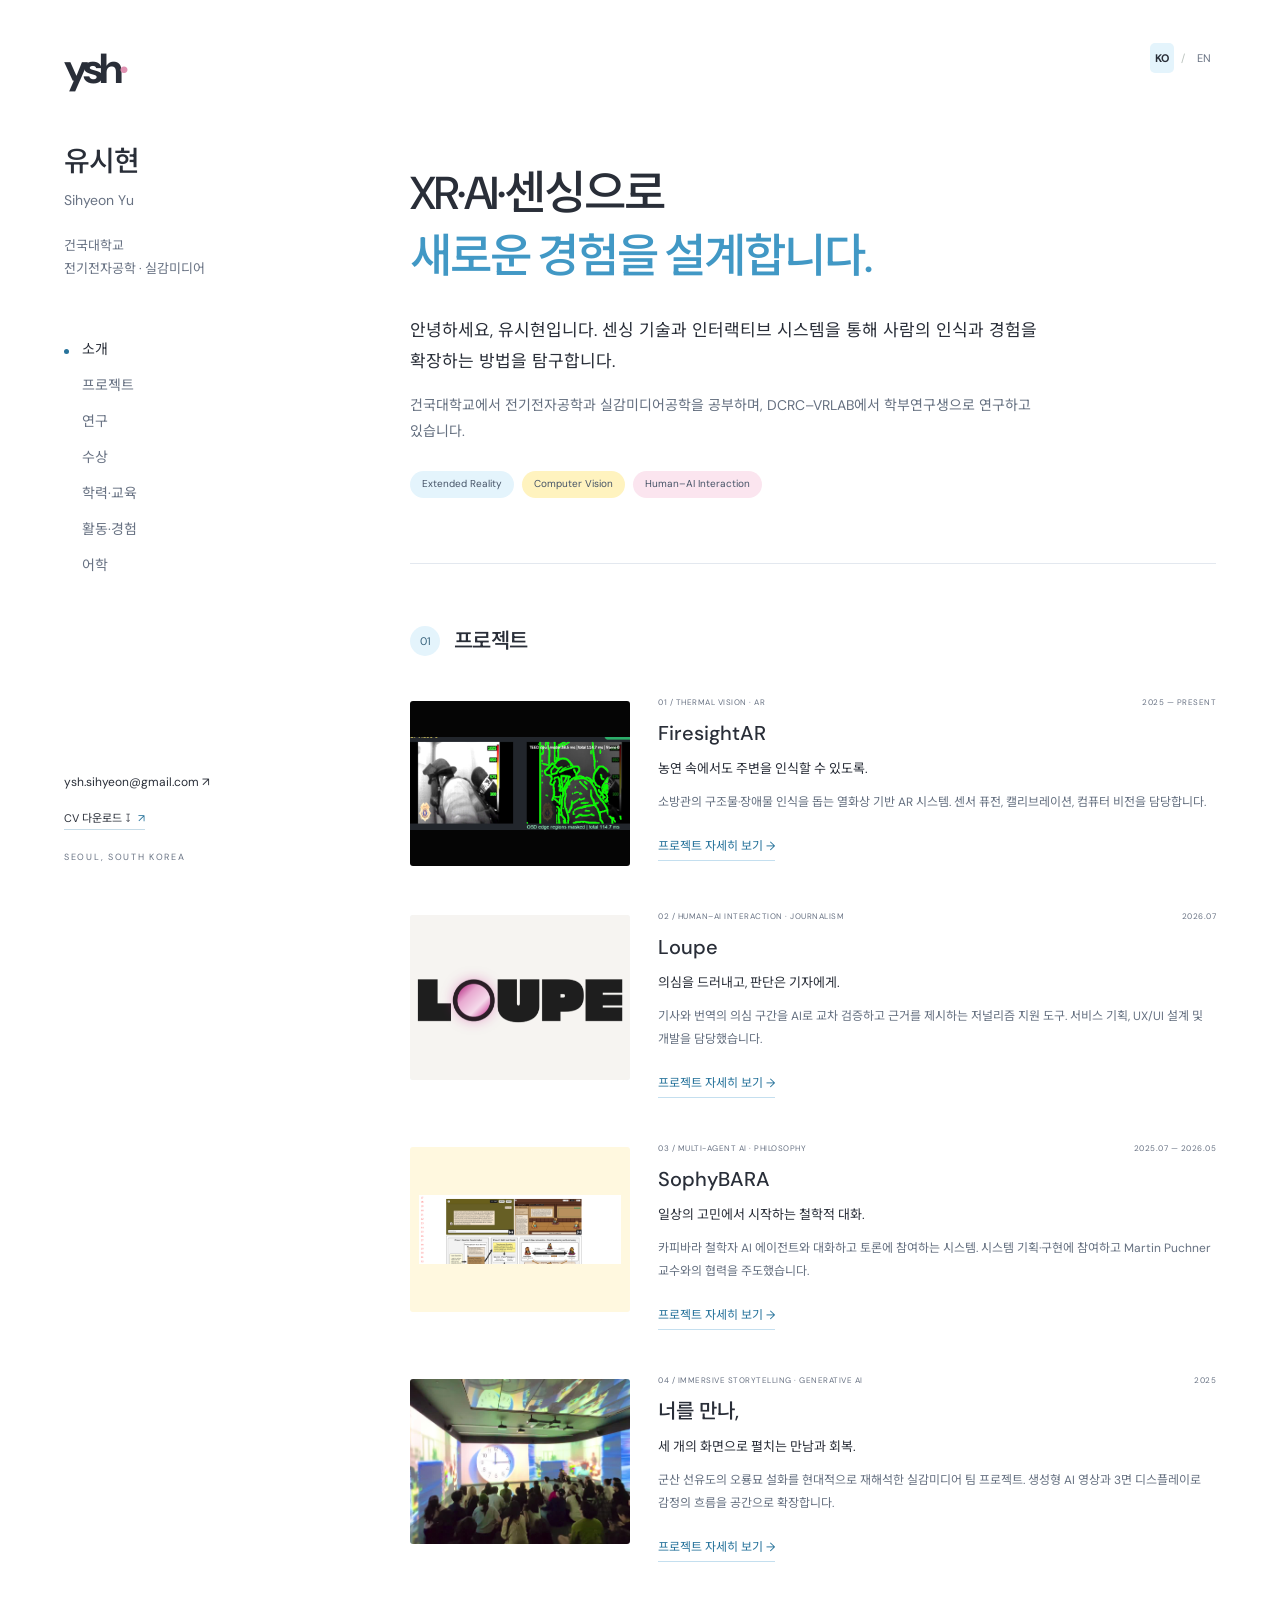
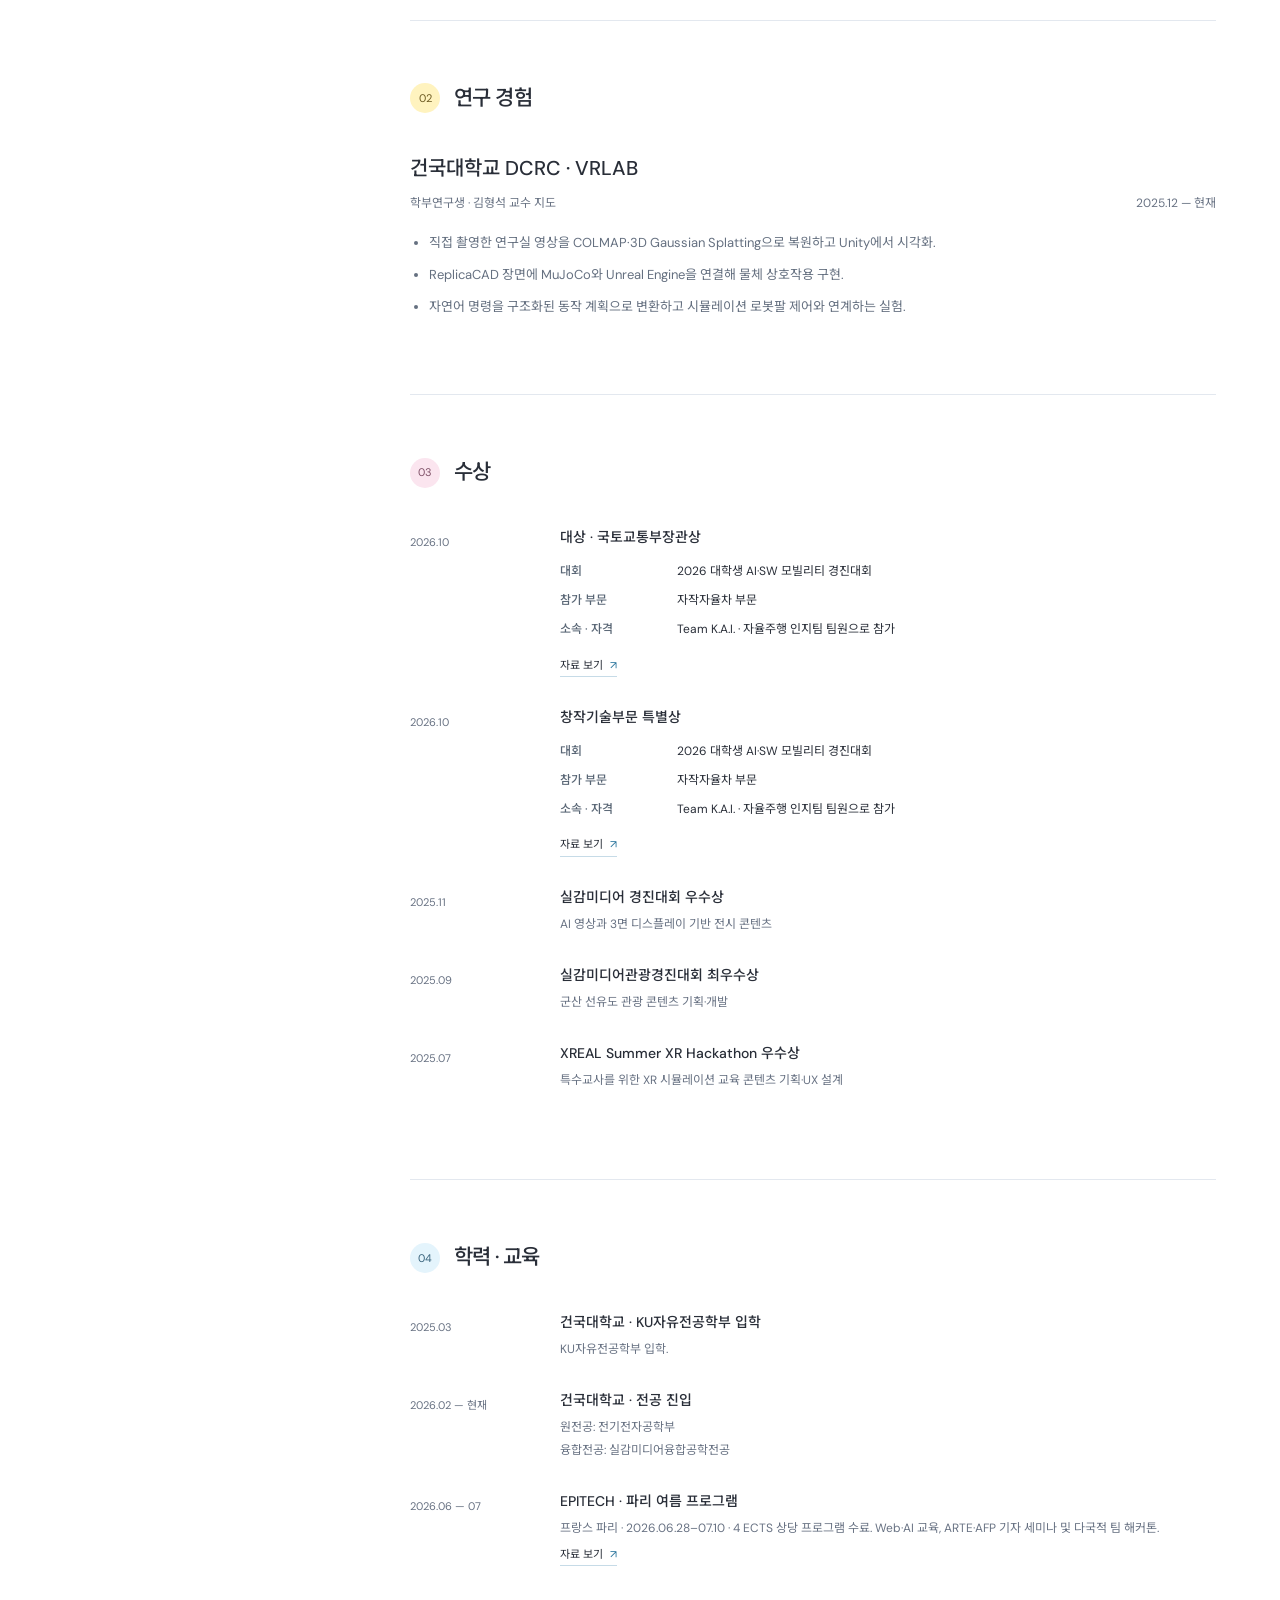
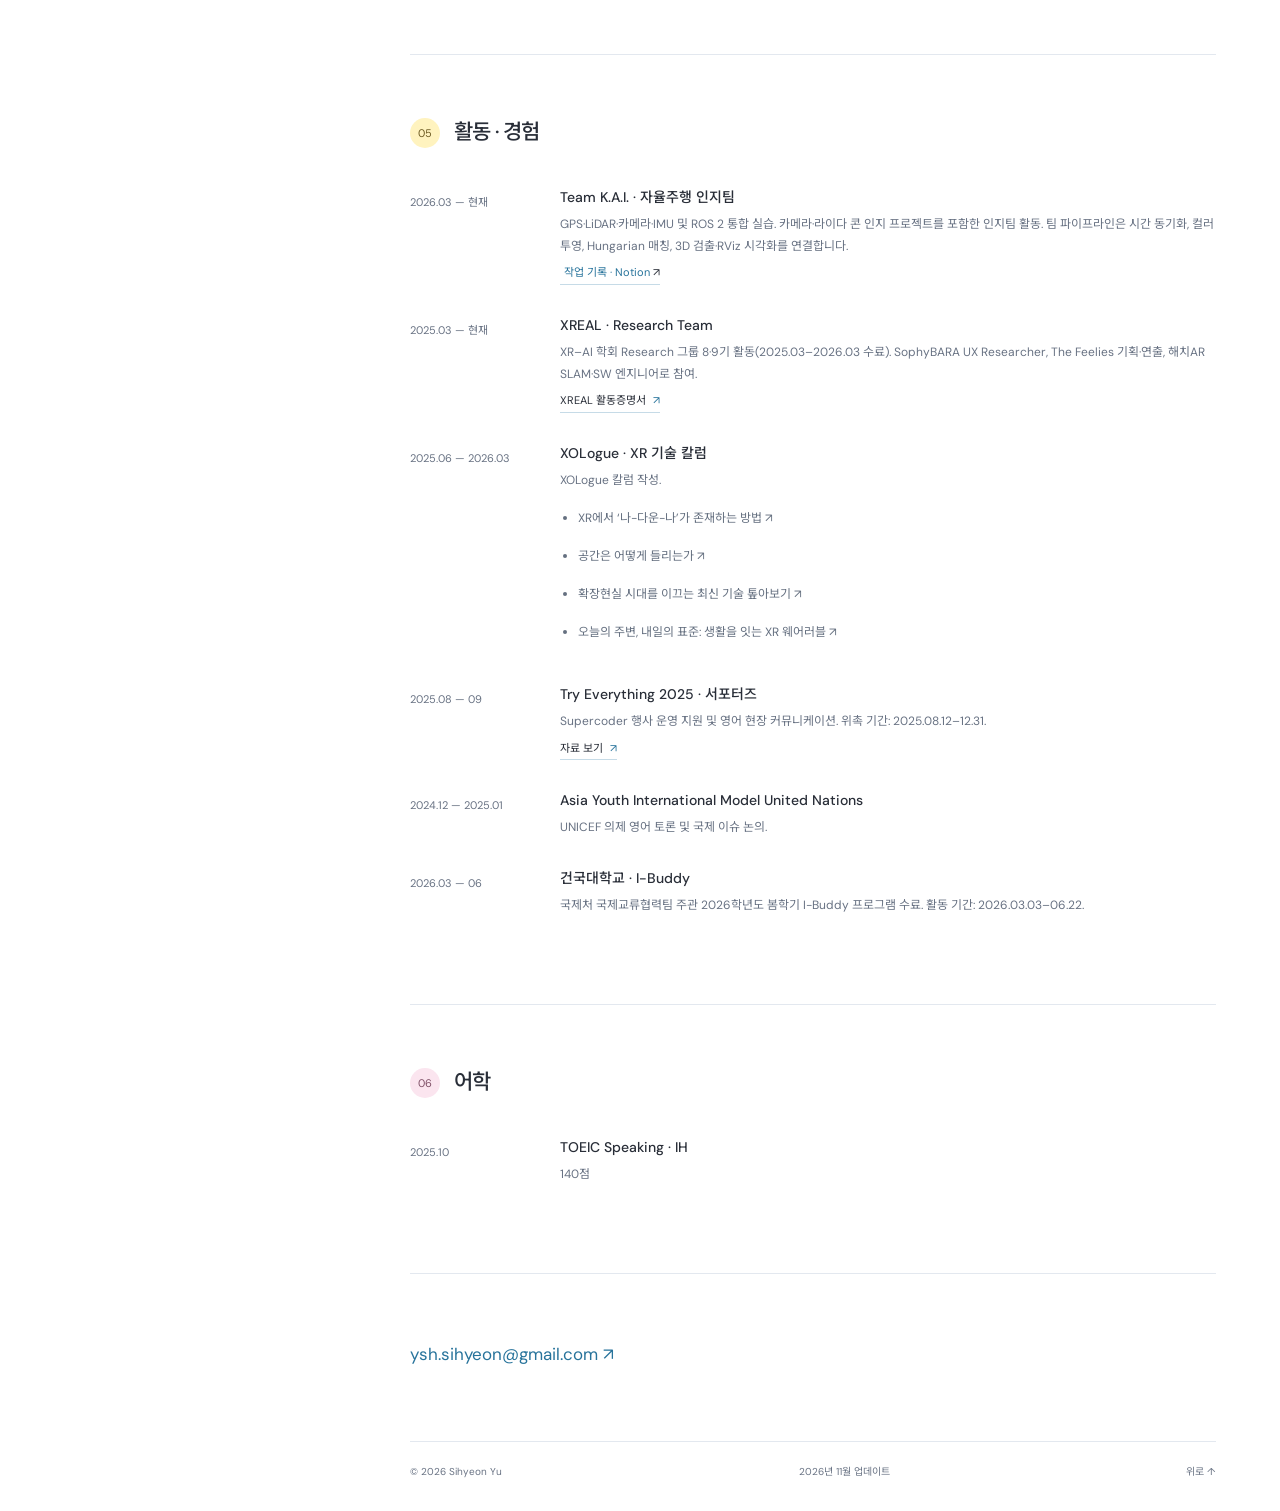
==== commit 4adb2444: "Include every page section in bilingual navigation" ====
--- a/index.html
+++ b/index.html
@@ -1 +1 @@
-<!doctype html><html lang="ko" data-lang="ko"><head><meta charset="utf-8"><meta name="viewport" content="width=device-width, initial-scale=1"><title>Sihyeon Yu — Research & Selected Work</title><meta name="description" content="Sihyeon Yu — XR, computer vision, and human–AI interaction. Research and selected projects at Konkuk University."><meta name="theme-color" content="#ffffff"><link rel="stylesheet" href="style.css"><script src="app.js" defer></script></head><body><a class="skip" href="#main"><span class="i18n "><span lang="ko">본문 바로가기</span><span lang="en">Skip to content</span></span></a><div class="shell"><aside><a class="wordmark" href="#about">ysh<span>·</span></a><div class="identity"><h1 class="i18n "><span lang="ko">유시현</span><span lang="en">Sihyeon Yu</span></h1><p class="name-secondary"><span class="i18n "><span lang="ko">Sihyeon Yu</span><span lang="en">유시현</span></span></p><p><span class="i18n "><span lang="ko">건국대학교<br>전기전자공학 · 실감미디어</span><span lang="en">Konkuk University<br>Engineering & Immersive Media</span></span></p></div><nav aria-label="Sections"><a href="#about"><span class="i18n "><span lang="ko">소개</span><span lang="en">About</span></span></a><a href="#projects"><span class="i18n "><span lang="ko">프로젝트</span><span lang="en">Projects</span></span></a><a href="#research"><span class="i18n "><span lang="ko">연구</span><span lang="en">Research</span></span></a><a href="#awards"><span class="i18n "><span lang="ko">수상</span><span lang="en">Awards</span></span></a><a href="#education"><span class="i18n "><span lang="ko">학력·활동</span><span lang="en">Background</span></span></a><a href="#activities"><span class="i18n"><span lang="ko">활동·경험</span><span lang="en">Activities &amp; experience</span></span></a></nav><div class="aside-bottom"><a class="email" href="mailto:ysh.sihyeon@gmail.com">ysh.sihyeon@gmail.com ↗</a><div class="links"><a href="assets/cv-ko.pdf" target="_blank" rel="noopener"><span class="i18n "><span lang="ko">CV 다운로드 ↧</span><span lang="en">CV PDF · Korean ↧</span></span> <span aria-hidden="true">↗</span></a></div><small>SEOUL, SOUTH KOREA</small></div></aside><main id="main"><header><div class="language" aria-label="Language"><button type="button" data-language="ko" aria-pressed="true">KO</button><span>/</span><button type="button" data-language="en" aria-pressed="false">EN</button></div></header><section id="about" class="intro"><h2 class="i18n "><span lang="ko">XR·AI·센싱으로<br><em>새로운 경험을 설계합니다.</em></span><span lang="en">Designing new experiences<br><em>with XR, AI,<br>and sensing.</em></span></h2><p class="i18n intro-description"><span lang="ko">안녕하세요, 유시현입니다. 센싱 기술과 인터랙티브 시스템을 통해 사람의 인식과 경험을 확장하는 방법을 탐구합니다.</span><span lang="en">Hi, I’m Sihyeon. I explore how sensing technologies and interactive systems can extend the way we perceive and experience the world.</span></p><p class="i18n "><span lang="ko">건국대학교에서 전기전자공학과 실감미디어공학을 공부하며, DCRC–VRLAB에서 학부연구생으로 연구하고 있습니다.</span><span lang="en">I study Electrical & Electronic Engineering and Immersive Media Engineering at Konkuk University.</span></p><div class="interests"><span>Extended Reality</span><span>Computer Vision</span><span>Human–AI Interaction</span></div></section><section id="projects"><div class="section-head"><span class="number">01</span><h2 class="i18n "><span lang="ko">프로젝트</span><span lang="en">Projects</span></h2></div><article class="project" id="project-firesight"><div class="project-image firesight"><a href="project-firesight.html" aria-label="FiresightAR"><img src="assets/firesight-fire360-1.png" alt="FiresightAR" loading="lazy"></a></div><div class="project-info"><div class="project-meta"><span>01 / THERMAL VISION · AR</span><time>2025 — PRESENT</time></div><a href="project-firesight.html"><h3 class="i18n "><span lang="ko">FiresightAR</span><span lang="en">FiresightAR</span></h3></a><p class="i18n project-subtitle"><span lang="ko">농연 속에서도 주변을 인식할 수 있도록.</span><span lang="en">Making surroundings legible in low visibility.</span></p><p class="i18n "><span lang="ko">소방관의 구조물·장애물 인식을 돕는 열화상 기반 AR 시스템. 센서 퓨전, 캘리브레이션, 컴퓨터 비전을 담당합니다.</span><span lang="en">A thermal-imaging AR system for firefighter situational awareness. My work focuses on sensor fusion, calibration, and computer vision.</span></p><a class="project-open" href="project-firesight.html"><span class="i18n "><span lang="ko">프로젝트 자세히 보기 →</span><span lang="en">Explore project →</span></span></a></div></article><article class="project" id="project-loupe"><div class="project-image loupe"><a href="project-loupe.html" aria-label="Loupe"><img src="assets/loupe.png" alt="Loupe" loading="lazy"></a></div><div class="project-info"><div class="project-meta"><span>02 / HUMAN–AI INTERACTION · JOURNALISM</span><time>2026.07</time></div><a href="project-loupe.html"><h3 class="i18n "><span lang="ko">Loupe</span><span lang="en">Loupe</span></h3></a><p class="i18n project-subtitle"><span lang="ko">의심을 드러내고, 판단은 기자에게.</span><span lang="en">Highlight doubt. Preserve human judgment.</span></p><p class="i18n "><span lang="ko">기사와 번역의 의심 구간을 AI로 교차 검증하고 근거를 제시하는 저널리즘 지원 도구. 서비스 기획, UX/UI 설계 및 개발을 담당했습니다.</span><span lang="en">A journalism tool that cross-checks articles and translations with AI and surfaces evidence for review. I worked on service planning, UX/UI design, and development.</span></p><a class="project-open" href="project-loupe.html"><span class="i18n "><span lang="ko">프로젝트 자세히 보기 →</span><span lang="en">Explore project →</span></span></a></div></article><article class="project" id="project-sophybara"><div class="project-image sophybara"><a href="project-sophybara.html" aria-label="SophyBARA"><img src="assets/sophybara.png" alt="SophyBARA" loading="lazy"></a></div><div class="project-info"><div class="project-meta"><span>03 / MULTI-AGENT AI · PHILOSOPHY</span><time>2025.07 — 2026.05</time></div><a href="project-sophybara.html"><h3 class="i18n "><span lang="ko">SophyBARA</span><span lang="en">SophyBARA</span></h3></a><p class="i18n project-subtitle"><span lang="ko">일상의 고민에서 시작하는 철학적 대화.</span><span lang="en">Everyday questions. Philosophical perspectives.</span></p><p class="i18n "><span lang="ko">카피바라 철학자 AI 에이전트와 대화하고 토론에 참여하는 시스템. 시스템 기획·구현에 참여하고 Martin Puchner 교수와의 협력을 주도했습니다.</span><span lang="en">A participatory debate system with capybara philosopher agents. I contributed to system planning and implementation, and led collaboration with Professor Martin Puchner.</span></p><a class="project-open" href="project-sophybara.html"><span class="i18n "><span lang="ko">프로젝트 자세히 보기 →</span><span lang="en">Explore project →</span></span></a></div></article><article class="project" id="project-meeting-you"><div class="project-image meeting-you"><a href="project-meeting-you.html" aria-label="Meeting You"><img src="assets/meeting-you-poster.jpg" alt="Meeting You" loading="lazy"></a></div><div class="project-info"><div class="project-meta"><span>04 / IMMERSIVE STORYTELLING · GENERATIVE AI</span><time>2025</time></div><a href="project-meeting-you.html"><h3 class="i18n "><span lang="ko">너를 만나,</span><span lang="en">Meeting You</span></h3></a><p class="i18n project-subtitle"><span lang="ko">세 개의 화면으로 펼치는 만남과 회복.</span><span lang="en">An encounter unfolding across three screens.</span></p><p class="i18n "><span lang="ko">군산 선유도의 오룡묘 설화를 현대적으로 재해석한 실감미디어 팀 프로젝트. 생성형 AI 영상과 3면 디스플레이로 감정의 흐름을 공간으로 확장합니다.</span><span lang="en">A team-created immersive work reinterpreting the Oryongmyo folktale of Seonyudo, Gunsan. Generative AI animation and a three-screen display translate an emotional narrative into spatial experience.</span></p><a class="project-open" href="project-meeting-you.html"><span class="i18n "><span lang="ko">프로젝트 자세히 보기 →</span><span lang="en">Explore project →</span></span></a></div></article></section><section id="research"><div class="section-head"><span class="number">02</span><h2 class="i18n "><span lang="ko">연구 경험</span><span lang="en">Research experience</span></h2></div><h3 class="i18n "><span lang="ko">건국대학교 DCRC · VRLAB</span><span lang="en">DCRC · VRLAB, Konkuk University</span></h3><div class="row-meta"><span class="i18n "><span lang="ko">학부연구생 · 김형석 교수 지도</span><span lang="en">Undergraduate Research Intern · Advisor: Prof. Hyungseok Kim</span></span><time>2025.12 — <span class="i18n "><span lang="ko">현재</span><span lang="en">Present</span></span></time></div><ul><li><span class="i18n "><span lang="ko">직접 촬영한 연구실 영상을 COLMAP·3D Gaussian Splatting으로 복원하고 Unity에서 시각화.</span><span lang="en">Reconstructed self-captured lab footage with COLMAP and 3D Gaussian Splatting, visualized in Unity.</span></span></li><li><span class="i18n "><span lang="ko">ReplicaCAD 장면에 MuJoCo와 Unreal Engine을 연결해 물체 상호작용 구현.</span><span lang="en">Connected MuJoCo physics simulation and Unreal Engine with ReplicaCAD scenes for object interaction.</span></span></li><li><span class="i18n "><span lang="ko">자연어 명령을 구조화된 동작 계획으로 변환하고 시뮬레이션 로봇팔 제어와 연계하는 실험.</span><span lang="en">Explored translating natural-language instructions into structured action plans for a simulated robotic arm.</span></span></li></ul></section><section id="awards"><div class="section-head"><span class="number">03</span><h2 class="i18n "><span lang="ko">수상</span><span lang="en">Awards</span></h2></div><div class="timeline-entry"><time>2026.10</time><div><h3 class="i18n "><span lang="ko">대상 · 국토교통부장관상</span><span lang="en">Grand Prize · Minister’s Award</span></h3><dl class="award-facts"><div><dt><span class="i18n"><span lang="ko">대회</span><span lang="en">Competition</span></span></dt><dd><span class="i18n"><span lang="ko">2026 대학생 AI·SW 모빌리티 경진대회</span><span lang="en">2026 University AI & SW Mobility Competition</span></span></dd></div><div><dt><span class="i18n"><span lang="ko">참가 부문</span><span lang="en">Category</span></span></dt><dd><span class="i18n"><span lang="ko">자작자율차 부문</span><span lang="en">Autonomous Vehicle Category</span></span></dd></div><div><dt><span class="i18n"><span lang="ko">소속 · 자격</span><span lang="en">Team & participation</span></span></dt><dd><span class="i18n"><span lang="ko">Team K.A.I. · 자율주행 인지팀 팀원으로 참가</span><span lang="en">Team K.A.I. · Participated as a member of the autonomous-driving perception team</span></span></dd></div></dl><div class="links"><a href="assets/grand-prize.pdf" target="_blank" rel="noopener"><span class="i18n "><span lang="ko">자료 보기</span><span lang="en">View document</span></span> <span aria-hidden="true">↗</span></a></div></div></div><div class="timeline-entry"><time>2026.10</time><div><h3 class="i18n "><span lang="ko">창작기술부문 특별상</span><span lang="en">Special Award · Creative Technology</span></h3><dl class="award-facts"><div><dt><span class="i18n"><span lang="ko">대회</span><span lang="en">Competition</span></span></dt><dd><span class="i18n"><span lang="ko">2026 대학생 AI·SW 모빌리티 경진대회</span><span lang="en">2026 University AI & SW Mobility Competition</span></span></dd></div><div><dt><span class="i18n"><span lang="ko">참가 부문</span><span lang="en">Category</span></span></dt><dd><span class="i18n"><span lang="ko">자작자율차 부문</span><span lang="en">Autonomous Vehicle Category</span></span></dd></div><div><dt><span class="i18n"><span lang="ko">소속 · 자격</span><span lang="en">Team & participation</span></span></dt><dd><span class="i18n"><span lang="ko">Team K.A.I. · 자율주행 인지팀 팀원으로 참가</span><span lang="en">Team K.A.I. · Participated as a member of the autonomous-driving perception team</span></span></dd></div></dl><div class="links"><a href="assets/special-award.pdf" target="_blank" rel="noopener"><span class="i18n "><span lang="ko">자료 보기</span><span lang="en">View document</span></span> <span aria-hidden="true">↗</span></a></div></div></div><div class="timeline-entry"><time>2025.11</time><div><h3 class="i18n "><span lang="ko">실감미디어 경진대회 우수상</span><span lang="en">Excellence Award · Immersive Media Competition</span></h3><p class="i18n "><span lang="ko">AI 영상과 3면 디스플레이 기반 전시 콘텐츠</span><span lang="en">Exhibition content combining AI video and three-screen displays</span></p></div></div><div class="timeline-entry"><time>2025.09</time><div><h3 class="i18n "><span lang="ko">실감미디어관광경진대회 최우수상</span><span lang="en">Top Excellence Award · Immersive Tourism Competition</span></h3><p class="i18n "><span lang="ko">군산 선유도 관광 콘텐츠 기획·개발</span><span lang="en">Immersive tourism content for Seonyudo, Gunsan</span></p></div></div><div class="timeline-entry"><time>2025.07</time><div><h3 class="i18n "><span lang="ko">XREAL Summer XR Hackathon 우수상</span><span lang="en">Excellence Award · XREAL Summer XR Hackathon</span></h3><p class="i18n "><span lang="ko">특수교사를 위한 XR 시뮬레이션 교육 콘텐츠 기획·UX 설계</span><span lang="en">Concept and UX design for XR simulation training for special-education teachers</span></p></div></div></section><section id="education"><div class="section-head"><span class="number">04</span><h2 class="i18n "><span lang="ko">학력 · 교육</span><span lang="en">Education</span></h2></div><div class="timeline-entry"><time>2025.03</time><div><h3 class="i18n "><span lang="ko">건국대학교 · KU자유전공학부 입학</span><span lang="en">Konkuk University · Admission</span></h3><p class="i18n "><span lang="ko">KU자유전공학부 입학.</span><span lang="en">Entered the KU Division of Open Major.</span></p></div></div><div class="timeline-entry"><time>2026.02 — <span class="i18n "><span lang="ko">현재</span><span lang="en">Present</span></span></time><div><h3 class="i18n "><span lang="ko">건국대학교 · 전공 진입</span><span lang="en">Konkuk University · Major declaration</span></h3><p class="i18n "><span lang="ko">원전공: 전기전자공학부<br>융합전공: 실감미디어융합공학전공</span><span lang="en">Primary major: Electrical & Electronic Engineering<br>Convergence major: Immersive Media Convergence Engineering</span></p></div></div><div class="timeline-entry"><time>2026.06 — 07</time><div><h3 class="i18n "><span lang="ko">EPITECH · 파리 여름 프로그램</span><span lang="en">EPITECH · Summer School Program MED’IA</span></h3><p class="i18n "><span lang="ko">프랑스 파리 · 2026.06.28–07.10 · 4 ECTS 상당 프로그램 수료. Web·AI 교육, ARTE·AFP 기자 세미나 및 다국적 팀 해커톤.</span><span lang="en">Paris, France · June 28–July 10, 2026 · Completed a program equivalent to 4 ECTS, with Web/AI coursework, ARTE/AFP journalist seminars, and a multinational hackathon.</span></p><div class="links"><a href="assets/epitech.pdf" target="_blank" rel="noopener"><span class="i18n "><span lang="ko">자료 보기</span><span lang="en">View document</span></span> <span aria-hidden="true">↗</span></a></div></div></div></section><section id="activities"><div class="section-head"><span class="number">05</span><h2 class="i18n "><span lang="ko">활동 · 경험</span><span lang="en">Activities & experience</span></h2></div><div class="timeline-entry"><time>2026.03 — <span class="i18n "><span lang="ko">현재</span><span lang="en">Present</span></span></time><div><h3 class="i18n "><span lang="ko">Team K.A.I. · 자율주행 인지팀</span><span lang="en">Team K.A.I. · Autonomous Driving Perception</span></h3><p class="i18n "><span lang="ko">GPS·LiDAR·카메라·IMU 및 ROS 2 통합 실습. 카메라·라이다 콘 인지 프로젝트를 포함한 인지팀 활동. 팀 파이프라인은 시간 동기화, 컬러 투영, Hungarian 매칭, 3D 검출·RViz 시각화를 연결합니다.</span><span lang="en">Perception-team activities including camera–LiDAR cone perception, GPS, IMU, and ROS 2 integration. The team pipeline connects time synchronization, color projection, Hungarian matching, 3D detection, and RViz visualization.</span></p><div class="links"><a href="https://woolly-echo-3a0.notion.site/Team-K-A-I-41c62871a58b81adb39cfa6b3e84cd12" data-href-ko="https://woolly-echo-3a0.notion.site/Team-K-A-I-41c62871a58b81adb39cfa6b3e84cd12" data-href-en="https://woolly-echo-3a0.notion.site/41c62871a58b8111a501d14661b93fd1" target="_blank" rel="noopener"><span class="i18n "><span lang="ko">작업 기록 · Notion</span><span lang="en">Work archive · Notion</span></span> ↗</a></div></div></div><div class="timeline-entry"><time>2025.03 — <span class="i18n "><span lang="ko">현재</span><span lang="en">Present</span></span></time><div><h3 class="i18n "><span lang="ko">XREAL · Research Team</span><span lang="en">XREAL · Research Team</span></h3><p class="i18n "><span lang="ko">XR–AI 학회 Research 그룹 8·9기 활동(2025.03–2026.03 수료). SophyBARA UX Researcher, The Feelies 기획·연출, 해치AR SLAM·SW 엔지니어로 참여.</span><span lang="en">Completed the 8th and 9th cohorts of the XR–AI society’s Research group (March 2025–March 2026). Roles: UX Researcher for SophyBARA; planning and direction for The Feelies; SLAM and software engineering for HaechiAR.</span></p><div class="links"><a href="assets/xreal-certificate.pdf" target="_blank" rel="noopener"><span class="i18n "><span lang="ko">XREAL 활동증명서</span><span lang="en">XREAL certificate</span></span> <span aria-hidden="true">↗</span></a></div></div></div><div class="timeline-entry"><time>2025.06 — 2026.03</time><div><h3 class="i18n "><span lang="ko">XOLogue · XR 기술 칼럼</span><span lang="en">XOLogue · XR Technology Writing</span></h3><p class="i18n "><span lang="ko">XOLogue 칼럼 작성.</span><span lang="en">Authored columns for XOLogue (articles in Korean).</span></p><ul class="article-list"><li><a href="https://xreal-workspace.notion.site/XR-30b2f785f2b380088a51df5fa730dd9c" target="_blank" rel="noopener">XR에서 ‘나-다운-나’가 존재하는 방법 ↗</a></li><li><a href="https://xreal-workspace.notion.site/2e22f785f2b38024abeef86619f913fe" target="_blank" rel="noopener">공간은 어떻게 들리는가 ↗</a></li><li><a href="https://xreal-workspace.notion.site/2b02f785f2b380498c94efb745d6299e" target="_blank" rel="noopener">확장현실 시대를 이끄는 최신 기술 톺아보기 ↗</a></li><li><a href="https://xreal-workspace.notion.site/XR-2772f785f2b380b4a232c908086a0914" target="_blank" rel="noopener">오늘의 주변, 내일의 표준: 생활을 잇는 XR 웨어러블 ↗</a></li></ul></div></div><div class="timeline-entry"><time>2025.08 — 09</time><div><h3 class="i18n "><span lang="ko">Try Everything 2025 · 서포터즈</span><span lang="en">Try Everything 2025 · Supporter</span></h3><p class="i18n "><span lang="ko">Supercoder 행사 운영 지원 및 영어 현장 커뮤니케이션. 위촉 기간: 2025.08.12–12.31.</span><span lang="en">Supported Supercoder event operations and on-site English communication. Appointment period: Aug 12–Dec 31, 2025.</span></p><div class="links"><a href="assets/try-everything.pdf" target="_blank" rel="noopener"><span class="i18n "><span lang="ko">자료 보기</span><span lang="en">View document</span></span> <span aria-hidden="true">↗</span></a></div></div></div><div class="timeline-entry"><time>2024.12 — 2025.01</time><div><h3 class="i18n "><span lang="ko">Asia Youth International Model United Nations</span><span lang="en">Asia Youth International Model United Nations</span></h3><p class="i18n "><span lang="ko">UNICEF 의제 영어 토론 및 국제 이슈 논의.</span><span lang="en">English-language debate on UNICEF agendas and international issues.</span></p></div></div><div class="timeline-entry"><time>2026.03 — 06</time><div><h3 class="i18n "><span lang="ko">건국대학교 · I-Buddy</span><span lang="en">Konkuk University · I-Buddy</span></h3><p class="i18n "><span lang="ko">국제처 국제교류협력팀 주관 2026학년도 봄학기 I-Buddy 프로그램 수료. 활동 기간: 2026.03.03–06.22.</span><span lang="en">Completed the Spring 2026 I-Buddy program organized by the International Programs Team, Office of International Affairs. March 3–June 22, 2026.</span></p></div></div></section><section id="languages"><div class="section-head"><span class="number">06</span><h2 class="i18n "><span lang="ko">어학</span><span lang="en">Languages</span></h2></div><div class="timeline-entry"><time>2025.10</time><div><h3 class="i18n "><span lang="ko">TOEIC Speaking · IH</span><span lang="en">TOEIC Speaking · IH</span></h3><p class="i18n "><span lang="ko">140점</span><span lang="en">Score: 140</span></p></div></div></section><footer><a class="contact" href="mailto:ysh.sihyeon@gmail.com">ysh.sihyeon@gmail.com ↗</a><div class="footer-meta"><span>© 2026 Sihyeon Yu</span><span><span class="i18n "><span lang="ko">2026년 11월 업데이트</span><span lang="en">Updated November 2026</span></span></span><a href="#about"><span class="i18n "><span lang="ko">위로 ↑</span><span lang="en">Back to top ↑</span></span></a></div></footer></main></div></body></html>
+<!doctype html><html lang="ko" data-lang="ko"><head><meta charset="utf-8"><meta name="viewport" content="width=device-width, initial-scale=1"><title>Sihyeon Yu — Research & Selected Work</title><meta name="description" content="Sihyeon Yu — XR, computer vision, and human–AI interaction. Research and selected projects at Konkuk University."><meta name="theme-color" content="#ffffff"><link rel="stylesheet" href="style.css"><script src="app.js" defer></script></head><body><a class="skip" href="#main"><span class="i18n "><span lang="ko">본문 바로가기</span><span lang="en">Skip to content</span></span></a><div class="shell"><aside><a class="wordmark" href="#about">ysh<span>·</span></a><div class="identity"><h1 class="i18n "><span lang="ko">유시현</span><span lang="en">Sihyeon Yu</span></h1><p class="name-secondary"><span class="i18n "><span lang="ko">Sihyeon Yu</span><span lang="en">유시현</span></span></p><p><span class="i18n "><span lang="ko">건국대학교<br>전기전자공학 · 실감미디어</span><span lang="en">Konkuk University<br>Engineering & Immersive Media</span></span></p></div><nav aria-label="Sections"><a href="#about"><span class="i18n "><span lang="ko">소개</span><span lang="en">About</span></span></a><a href="#projects"><span class="i18n "><span lang="ko">프로젝트</span><span lang="en">Projects</span></span></a><a href="#research"><span class="i18n "><span lang="ko">연구</span><span lang="en">Research</span></span></a><a href="#awards"><span class="i18n "><span lang="ko">수상</span><span lang="en">Awards</span></span></a><a href="#education"><span class="i18n "><span lang="ko">학력·교육</span><span lang="en">Education</span></span></a><a href="#activities"><span class="i18n"><span lang="ko">활동·경험</span><span lang="en">Activities &amp; experience</span></span></a><a href="#languages"><span class="i18n"><span lang="ko">어학</span><span lang="en">Languages</span></span></a></nav><div class="aside-bottom"><a class="email" href="mailto:ysh.sihyeon@gmail.com">ysh.sihyeon@gmail.com ↗</a><div class="links"><a href="assets/cv-ko.pdf" target="_blank" rel="noopener"><span class="i18n "><span lang="ko">CV 다운로드 ↧</span><span lang="en">CV PDF · Korean ↧</span></span> <span aria-hidden="true">↗</span></a></div><small>SEOUL, SOUTH KOREA</small></div></aside><main id="main"><header><div class="language" aria-label="Language"><button type="button" data-language="ko" aria-pressed="true">KO</button><span>/</span><button type="button" data-language="en" aria-pressed="false">EN</button></div></header><section id="about" class="intro"><h2 class="i18n "><span lang="ko">XR·AI·센싱으로<br><em>새로운 경험을 설계합니다.</em></span><span lang="en">Designing new experiences<br><em>with XR, AI,<br>and sensing.</em></span></h2><p class="i18n intro-description"><span lang="ko">안녕하세요, 유시현입니다. 센싱 기술과 인터랙티브 시스템을 통해 사람의 인식과 경험을 확장하는 방법을 탐구합니다.</span><span lang="en">Hi, I’m Sihyeon. I explore how sensing technologies and interactive systems can extend the way we perceive and experience the world.</span></p><p class="i18n "><span lang="ko">건국대학교에서 전기전자공학과 실감미디어공학을 공부하며, DCRC–VRLAB에서 학부연구생으로 연구하고 있습니다.</span><span lang="en">I study Electrical & Electronic Engineering and Immersive Media Engineering at Konkuk University.</span></p><div class="interests"><span>Extended Reality</span><span>Computer Vision</span><span>Human–AI Interaction</span></div></section><section id="projects"><div class="section-head"><span class="number">01</span><h2 class="i18n "><span lang="ko">프로젝트</span><span lang="en">Projects</span></h2></div><article class="project" id="project-firesight"><div class="project-image firesight"><a href="project-firesight.html" aria-label="FiresightAR"><img src="assets/firesight-fire360-1.png" alt="FiresightAR" loading="lazy"></a></div><div class="project-info"><div class="project-meta"><span>01 / THERMAL VISION · AR</span><time>2025 — PRESENT</time></div><a href="project-firesight.html"><h3 class="i18n "><span lang="ko">FiresightAR</span><span lang="en">FiresightAR</span></h3></a><p class="i18n project-subtitle"><span lang="ko">농연 속에서도 주변을 인식할 수 있도록.</span><span lang="en">Making surroundings legible in low visibility.</span></p><p class="i18n "><span lang="ko">소방관의 구조물·장애물 인식을 돕는 열화상 기반 AR 시스템. 센서 퓨전, 캘리브레이션, 컴퓨터 비전을 담당합니다.</span><span lang="en">A thermal-imaging AR system for firefighter situational awareness. My work focuses on sensor fusion, calibration, and computer vision.</span></p><a class="project-open" href="project-firesight.html"><span class="i18n "><span lang="ko">프로젝트 자세히 보기 →</span><span lang="en">Explore project →</span></span></a></div></article><article class="project" id="project-loupe"><div class="project-image loupe"><a href="project-loupe.html" aria-label="Loupe"><img src="assets/loupe.png" alt="Loupe" loading="lazy"></a></div><div class="project-info"><div class="project-meta"><span>02 / HUMAN–AI INTERACTION · JOURNALISM</span><time>2026.07</time></div><a href="project-loupe.html"><h3 class="i18n "><span lang="ko">Loupe</span><span lang="en">Loupe</span></h3></a><p class="i18n project-subtitle"><span lang="ko">의심을 드러내고, 판단은 기자에게.</span><span lang="en">Highlight doubt. Preserve human judgment.</span></p><p class="i18n "><span lang="ko">기사와 번역의 의심 구간을 AI로 교차 검증하고 근거를 제시하는 저널리즘 지원 도구. 서비스 기획, UX/UI 설계 및 개발을 담당했습니다.</span><span lang="en">A journalism tool that cross-checks articles and translations with AI and surfaces evidence for review. I worked on service planning, UX/UI design, and development.</span></p><a class="project-open" href="project-loupe.html"><span class="i18n "><span lang="ko">프로젝트 자세히 보기 →</span><span lang="en">Explore project →</span></span></a></div></article><article class="project" id="project-sophybara"><div class="project-image sophybara"><a href="project-sophybara.html" aria-label="SophyBARA"><img src="assets/sophybara.png" alt="SophyBARA" loading="lazy"></a></div><div class="project-info"><div class="project-meta"><span>03 / MULTI-AGENT AI · PHILOSOPHY</span><time>2025.07 — 2026.05</time></div><a href="project-sophybara.html"><h3 class="i18n "><span lang="ko">SophyBARA</span><span lang="en">SophyBARA</span></h3></a><p class="i18n project-subtitle"><span lang="ko">일상의 고민에서 시작하는 철학적 대화.</span><span lang="en">Everyday questions. Philosophical perspectives.</span></p><p class="i18n "><span lang="ko">카피바라 철학자 AI 에이전트와 대화하고 토론에 참여하는 시스템. 시스템 기획·구현에 참여하고 Martin Puchner 교수와의 협력을 주도했습니다.</span><span lang="en">A participatory debate system with capybara philosopher agents. I contributed to system planning and implementation, and led collaboration with Professor Martin Puchner.</span></p><a class="project-open" href="project-sophybara.html"><span class="i18n "><span lang="ko">프로젝트 자세히 보기 →</span><span lang="en">Explore project →</span></span></a></div></article><article class="project" id="project-meeting-you"><div class="project-image meeting-you"><a href="project-meeting-you.html" aria-label="Meeting You"><img src="assets/meeting-you-poster.jpg" alt="Meeting You" loading="lazy"></a></div><div class="project-info"><div class="project-meta"><span>04 / IMMERSIVE STORYTELLING · GENERATIVE AI</span><time>2025</time></div><a href="project-meeting-you.html"><h3 class="i18n "><span lang="ko">너를 만나,</span><span lang="en">Meeting You</span></h3></a><p class="i18n project-subtitle"><span lang="ko">세 개의 화면으로 펼치는 만남과 회복.</span><span lang="en">An encounter unfolding across three screens.</span></p><p class="i18n "><span lang="ko">군산 선유도의 오룡묘 설화를 현대적으로 재해석한 실감미디어 팀 프로젝트. 생성형 AI 영상과 3면 디스플레이로 감정의 흐름을 공간으로 확장합니다.</span><span lang="en">A team-created immersive work reinterpreting the Oryongmyo folktale of Seonyudo, Gunsan. Generative AI animation and a three-screen display translate an emotional narrative into spatial experience.</span></p><a class="project-open" href="project-meeting-you.html"><span class="i18n "><span lang="ko">프로젝트 자세히 보기 →</span><span lang="en">Explore project →</span></span></a></div></article></section><section id="research"><div class="section-head"><span class="number">02</span><h2 class="i18n "><span lang="ko">연구 경험</span><span lang="en">Research experience</span></h2></div><h3 class="i18n "><span lang="ko">건국대학교 DCRC · VRLAB</span><span lang="en">DCRC · VRLAB, Konkuk University</span></h3><div class="row-meta"><span class="i18n "><span lang="ko">학부연구생 · 김형석 교수 지도</span><span lang="en">Undergraduate Research Intern · Advisor: Prof. Hyungseok Kim</span></span><time>2025.12 — <span class="i18n "><span lang="ko">현재</span><span lang="en">Present</span></span></time></div><ul><li><span class="i18n "><span lang="ko">직접 촬영한 연구실 영상을 COLMAP·3D Gaussian Splatting으로 복원하고 Unity에서 시각화.</span><span lang="en">Reconstructed self-captured lab footage with COLMAP and 3D Gaussian Splatting, visualized in Unity.</span></span></li><li><span class="i18n "><span lang="ko">ReplicaCAD 장면에 MuJoCo와 Unreal Engine을 연결해 물체 상호작용 구현.</span><span lang="en">Connected MuJoCo physics simulation and Unreal Engine with ReplicaCAD scenes for object interaction.</span></span></li><li><span class="i18n "><span lang="ko">자연어 명령을 구조화된 동작 계획으로 변환하고 시뮬레이션 로봇팔 제어와 연계하는 실험.</span><span lang="en">Explored translating natural-language instructions into structured action plans for a simulated robotic arm.</span></span></li></ul></section><section id="awards"><div class="section-head"><span class="number">03</span><h2 class="i18n "><span lang="ko">수상</span><span lang="en">Awards</span></h2></div><div class="timeline-entry"><time>2026.10</time><div><h3 class="i18n "><span lang="ko">대상 · 국토교통부장관상</span><span lang="en">Grand Prize · Minister’s Award</span></h3><dl class="award-facts"><div><dt><span class="i18n"><span lang="ko">대회</span><span lang="en">Competition</span></span></dt><dd><span class="i18n"><span lang="ko">2026 대학생 AI·SW 모빌리티 경진대회</span><span lang="en">2026 University AI & SW Mobility Competition</span></span></dd></div><div><dt><span class="i18n"><span lang="ko">참가 부문</span><span lang="en">Category</span></span></dt><dd><span class="i18n"><span lang="ko">자작자율차 부문</span><span lang="en">Autonomous Vehicle Category</span></span></dd></div><div><dt><span class="i18n"><span lang="ko">소속 · 자격</span><span lang="en">Team & participation</span></span></dt><dd><span class="i18n"><span lang="ko">Team K.A.I. · 자율주행 인지팀 팀원으로 참가</span><span lang="en">Team K.A.I. · Participated as a member of the autonomous-driving perception team</span></span></dd></div></dl><div class="links"><a href="assets/grand-prize.pdf" target="_blank" rel="noopener"><span class="i18n "><span lang="ko">자료 보기</span><span lang="en">View document</span></span> <span aria-hidden="true">↗</span></a></div></div></div><div class="timeline-entry"><time>2026.10</time><div><h3 class="i18n "><span lang="ko">창작기술부문 특별상</span><span lang="en">Special Award · Creative Technology</span></h3><dl class="award-facts"><div><dt><span class="i18n"><span lang="ko">대회</span><span lang="en">Competition</span></span></dt><dd><span class="i18n"><span lang="ko">2026 대학생 AI·SW 모빌리티 경진대회</span><span lang="en">2026 University AI & SW Mobility Competition</span></span></dd></div><div><dt><span class="i18n"><span lang="ko">참가 부문</span><span lang="en">Category</span></span></dt><dd><span class="i18n"><span lang="ko">자작자율차 부문</span><span lang="en">Autonomous Vehicle Category</span></span></dd></div><div><dt><span class="i18n"><span lang="ko">소속 · 자격</span><span lang="en">Team & participation</span></span></dt><dd><span class="i18n"><span lang="ko">Team K.A.I. · 자율주행 인지팀 팀원으로 참가</span><span lang="en">Team K.A.I. · Participated as a member of the autonomous-driving perception team</span></span></dd></div></dl><div class="links"><a href="assets/special-award.pdf" target="_blank" rel="noopener"><span class="i18n "><span lang="ko">자료 보기</span><span lang="en">View document</span></span> <span aria-hidden="true">↗</span></a></div></div></div><div class="timeline-entry"><time>2025.11</time><div><h3 class="i18n "><span lang="ko">실감미디어 경진대회 우수상</span><span lang="en">Excellence Award · Immersive Media Competition</span></h3><p class="i18n "><span lang="ko">AI 영상과 3면 디스플레이 기반 전시 콘텐츠</span><span lang="en">Exhibition content combining AI video and three-screen displays</span></p></div></div><div class="timeline-entry"><time>2025.09</time><div><h3 class="i18n "><span lang="ko">실감미디어관광경진대회 최우수상</span><span lang="en">Top Excellence Award · Immersive Tourism Competition</span></h3><p class="i18n "><span lang="ko">군산 선유도 관광 콘텐츠 기획·개발</span><span lang="en">Immersive tourism content for Seonyudo, Gunsan</span></p></div></div><div class="timeline-entry"><time>2025.07</time><div><h3 class="i18n "><span lang="ko">XREAL Summer XR Hackathon 우수상</span><span lang="en">Excellence Award · XREAL Summer XR Hackathon</span></h3><p class="i18n "><span lang="ko">특수교사를 위한 XR 시뮬레이션 교육 콘텐츠 기획·UX 설계</span><span lang="en">Concept and UX design for XR simulation training for special-education teachers</span></p></div></div></section><section id="education"><div class="section-head"><span class="number">04</span><h2 class="i18n "><span lang="ko">학력 · 교육</span><span lang="en">Education</span></h2></div><div class="timeline-entry"><time>2025.03</time><div><h3 class="i18n "><span lang="ko">건국대학교 · KU자유전공학부 입학</span><span lang="en">Konkuk University · Admission</span></h3><p class="i18n "><span lang="ko">KU자유전공학부 입학.</span><span lang="en">Entered the KU Division of Open Major.</span></p></div></div><div class="timeline-entry"><time>2026.02 — <span class="i18n "><span lang="ko">현재</span><span lang="en">Present</span></span></time><div><h3 class="i18n "><span lang="ko">건국대학교 · 전공 진입</span><span lang="en">Konkuk University · Major declaration</span></h3><p class="i18n "><span lang="ko">원전공: 전기전자공학부<br>융합전공: 실감미디어융합공학전공</span><span lang="en">Primary major: Electrical & Electronic Engineering<br>Convergence major: Immersive Media Convergence Engineering</span></p></div></div><div class="timeline-entry"><time>2026.06 — 07</time><div><h3 class="i18n "><span lang="ko">EPITECH · 파리 여름 프로그램</span><span lang="en">EPITECH · Summer School Program MED’IA</span></h3><p class="i18n "><span lang="ko">프랑스 파리 · 2026.06.28–07.10 · 4 ECTS 상당 프로그램 수료. Web·AI 교육, ARTE·AFP 기자 세미나 및 다국적 팀 해커톤.</span><span lang="en">Paris, France · June 28–July 10, 2026 · Completed a program equivalent to 4 ECTS, with Web/AI coursework, ARTE/AFP journalist seminars, and a multinational hackathon.</span></p><div class="links"><a href="assets/epitech.pdf" target="_blank" rel="noopener"><span class="i18n "><span lang="ko">자료 보기</span><span lang="en">View document</span></span> <span aria-hidden="true">↗</span></a></div></div></div></section><section id="activities"><div class="section-head"><span class="number">05</span><h2 class="i18n "><span lang="ko">활동 · 경험</span><span lang="en">Activities & experience</span></h2></div><div class="timeline-entry"><time>2026.03 — <span class="i18n "><span lang="ko">현재</span><span lang="en">Present</span></span></time><div><h3 class="i18n "><span lang="ko">Team K.A.I. · 자율주행 인지팀</span><span lang="en">Team K.A.I. · Autonomous Driving Perception</span></h3><p class="i18n "><span lang="ko">GPS·LiDAR·카메라·IMU 및 ROS 2 통합 실습. 카메라·라이다 콘 인지 프로젝트를 포함한 인지팀 활동. 팀 파이프라인은 시간 동기화, 컬러 투영, Hungarian 매칭, 3D 검출·RViz 시각화를 연결합니다.</span><span lang="en">Perception-team activities including camera–LiDAR cone perception, GPS, IMU, and ROS 2 integration. The team pipeline connects time synchronization, color projection, Hungarian matching, 3D detection, and RViz visualization.</span></p><div class="links"><a href="https://woolly-echo-3a0.notion.site/Team-K-A-I-41c62871a58b81adb39cfa6b3e84cd12" data-href-ko="https://woolly-echo-3a0.notion.site/Team-K-A-I-41c62871a58b81adb39cfa6b3e84cd12" data-href-en="https://woolly-echo-3a0.notion.site/41c62871a58b8111a501d14661b93fd1" target="_blank" rel="noopener"><span class="i18n "><span lang="ko">작업 기록 · Notion</span><span lang="en">Work archive · Notion</span></span> ↗</a></div></div></div><div class="timeline-entry"><time>2025.03 — <span class="i18n "><span lang="ko">현재</span><span lang="en">Present</span></span></time><div><h3 class="i18n "><span lang="ko">XREAL · Research Team</span><span lang="en">XREAL · Research Team</span></h3><p class="i18n "><span lang="ko">XR–AI 학회 Research 그룹 8·9기 활동(2025.03–2026.03 수료). SophyBARA UX Researcher, The Feelies 기획·연출, 해치AR SLAM·SW 엔지니어로 참여.</span><span lang="en">Completed the 8th and 9th cohorts of the XR–AI society’s Research group (March 2025–March 2026). Roles: UX Researcher for SophyBARA; planning and direction for The Feelies; SLAM and software engineering for HaechiAR.</span></p><div class="links"><a href="assets/xreal-certificate.pdf" target="_blank" rel="noopener"><span class="i18n "><span lang="ko">XREAL 활동증명서</span><span lang="en">XREAL certificate</span></span> <span aria-hidden="true">↗</span></a></div></div></div><div class="timeline-entry"><time>2025.06 — 2026.03</time><div><h3 class="i18n "><span lang="ko">XOLogue · XR 기술 칼럼</span><span lang="en">XOLogue · XR Technology Writing</span></h3><p class="i18n "><span lang="ko">XOLogue 칼럼 작성.</span><span lang="en">Authored columns for XOLogue (articles in Korean).</span></p><ul class="article-list"><li><a href="https://xreal-workspace.notion.site/XR-30b2f785f2b380088a51df5fa730dd9c" target="_blank" rel="noopener">XR에서 ‘나-다운-나’가 존재하는 방법 ↗</a></li><li><a href="https://xreal-workspace.notion.site/2e22f785f2b38024abeef86619f913fe" target="_blank" rel="noopener">공간은 어떻게 들리는가 ↗</a></li><li><a href="https://xreal-workspace.notion.site/2b02f785f2b380498c94efb745d6299e" target="_blank" rel="noopener">확장현실 시대를 이끄는 최신 기술 톺아보기 ↗</a></li><li><a href="https://xreal-workspace.notion.site/XR-2772f785f2b380b4a232c908086a0914" target="_blank" rel="noopener">오늘의 주변, 내일의 표준: 생활을 잇는 XR 웨어러블 ↗</a></li></ul></div></div><div class="timeline-entry"><time>2025.08 — 09</time><div><h3 class="i18n "><span lang="ko">Try Everything 2025 · 서포터즈</span><span lang="en">Try Everything 2025 · Supporter</span></h3><p class="i18n "><span lang="ko">Supercoder 행사 운영 지원 및 영어 현장 커뮤니케이션. 위촉 기간: 2025.08.12–12.31.</span><span lang="en">Supported Supercoder event operations and on-site English communication. Appointment period: Aug 12–Dec 31, 2025.</span></p><div class="links"><a href="assets/try-everything.pdf" target="_blank" rel="noopener"><span class="i18n "><span lang="ko">자료 보기</span><span lang="en">View document</span></span> <span aria-hidden="true">↗</span></a></div></div></div><div class="timeline-entry"><time>2024.12 — 2025.01</time><div><h3 class="i18n "><span lang="ko">Asia Youth International Model United Nations</span><span lang="en">Asia Youth International Model United Nations</span></h3><p class="i18n "><span lang="ko">UNICEF 의제 영어 토론 및 국제 이슈 논의.</span><span lang="en">English-language debate on UNICEF agendas and international issues.</span></p></div></div><div class="timeline-entry"><time>2026.03 — 06</time><div><h3 class="i18n "><span lang="ko">건국대학교 · I-Buddy</span><span lang="en">Konkuk University · I-Buddy</span></h3><p class="i18n "><span lang="ko">국제처 국제교류협력팀 주관 2026학년도 봄학기 I-Buddy 프로그램 수료. 활동 기간: 2026.03.03–06.22.</span><span lang="en">Completed the Spring 2026 I-Buddy program organized by the International Programs Team, Office of International Affairs. March 3–June 22, 2026.</span></p></div></div></section><section id="languages"><div class="section-head"><span class="number">06</span><h2 class="i18n "><span lang="ko">어학</span><span lang="en">Languages</span></h2></div><div class="timeline-entry"><time>2025.10</time><div><h3 class="i18n "><span lang="ko">TOEIC Speaking · IH</span><span lang="en">TOEIC Speaking · IH</span></h3><p class="i18n "><span lang="ko">140점</span><span lang="en">Score: 140</span></p></div></div></section><footer><a class="contact" href="mailto:ysh.sihyeon@gmail.com">ysh.sihyeon@gmail.com ↗</a><div class="footer-meta"><span>© 2026 Sihyeon Yu</span><span><span class="i18n "><span lang="ko">2026년 11월 업데이트</span><span lang="en">Updated November 2026</span></span></span><a href="#about"><span class="i18n "><span lang="ko">위로 ↑</span><span lang="en">Back to top ↑</span></span></a></div></footer></main></div></body></html>
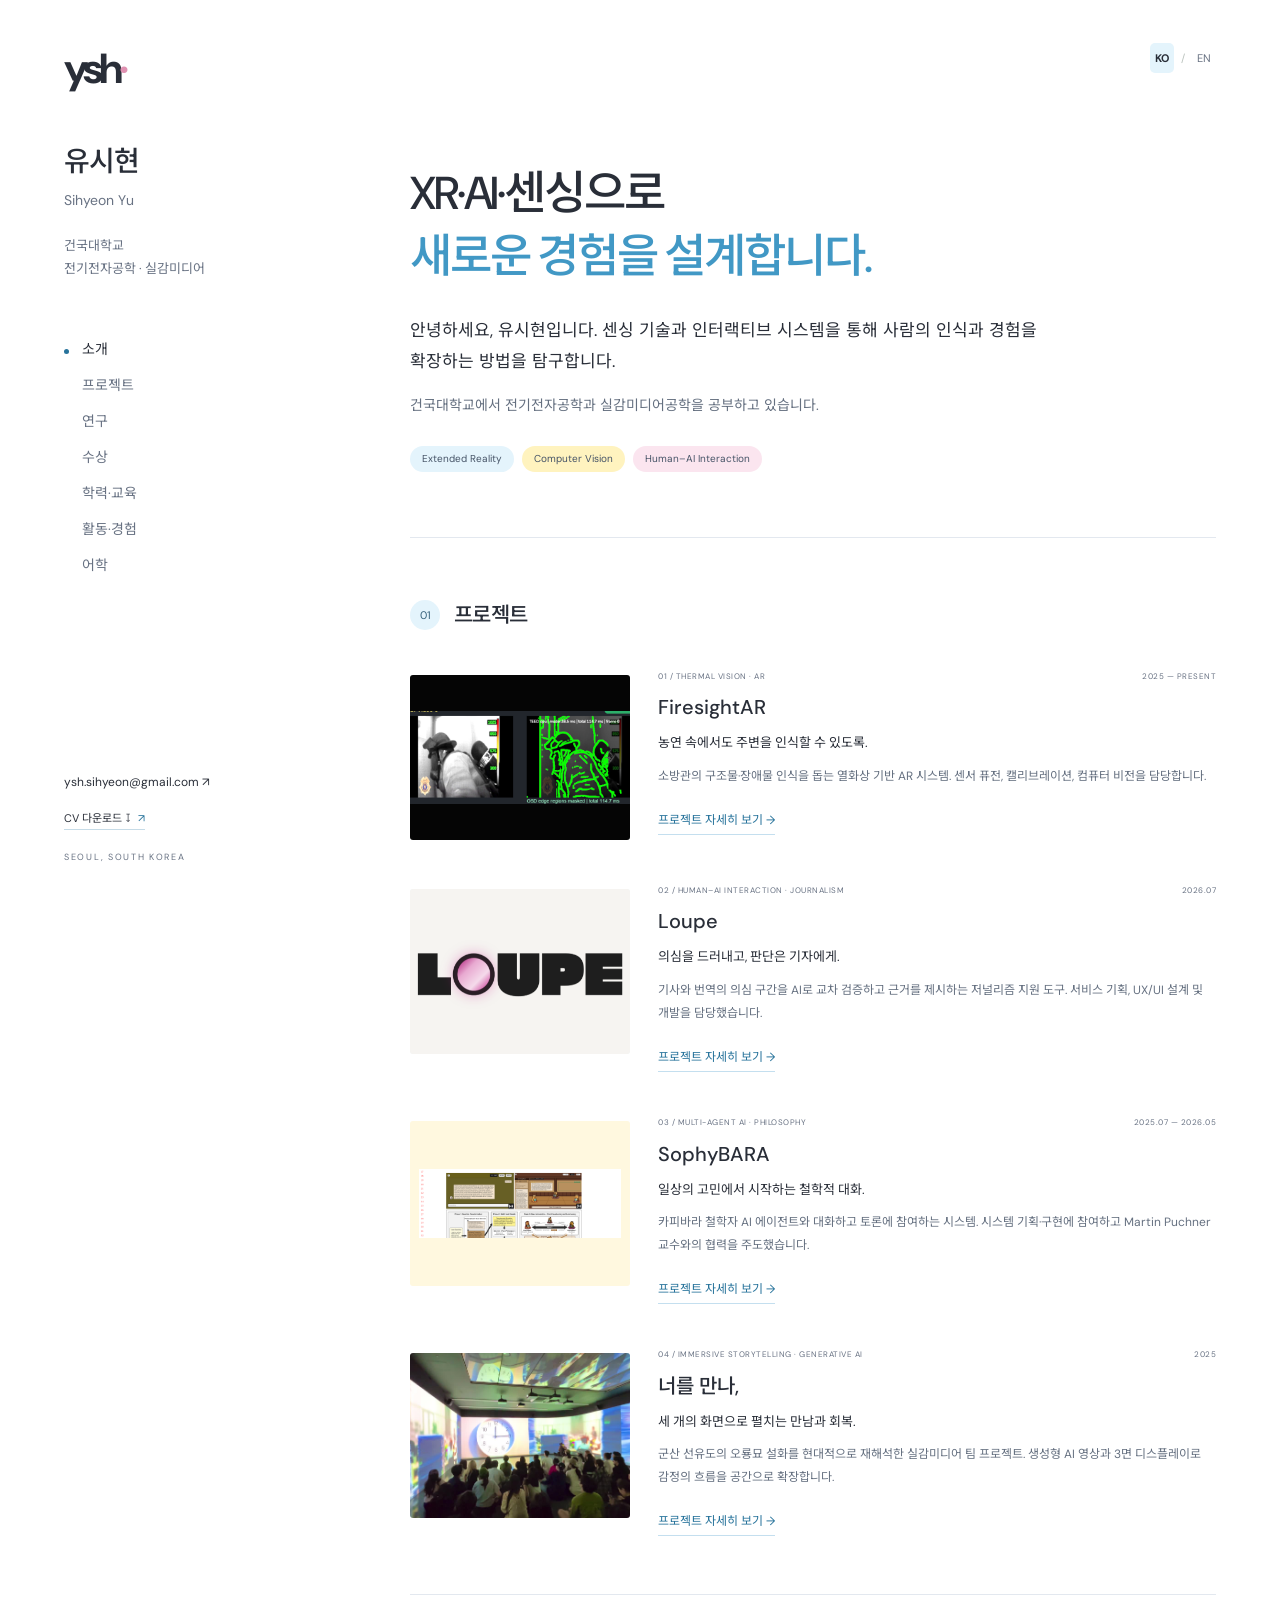
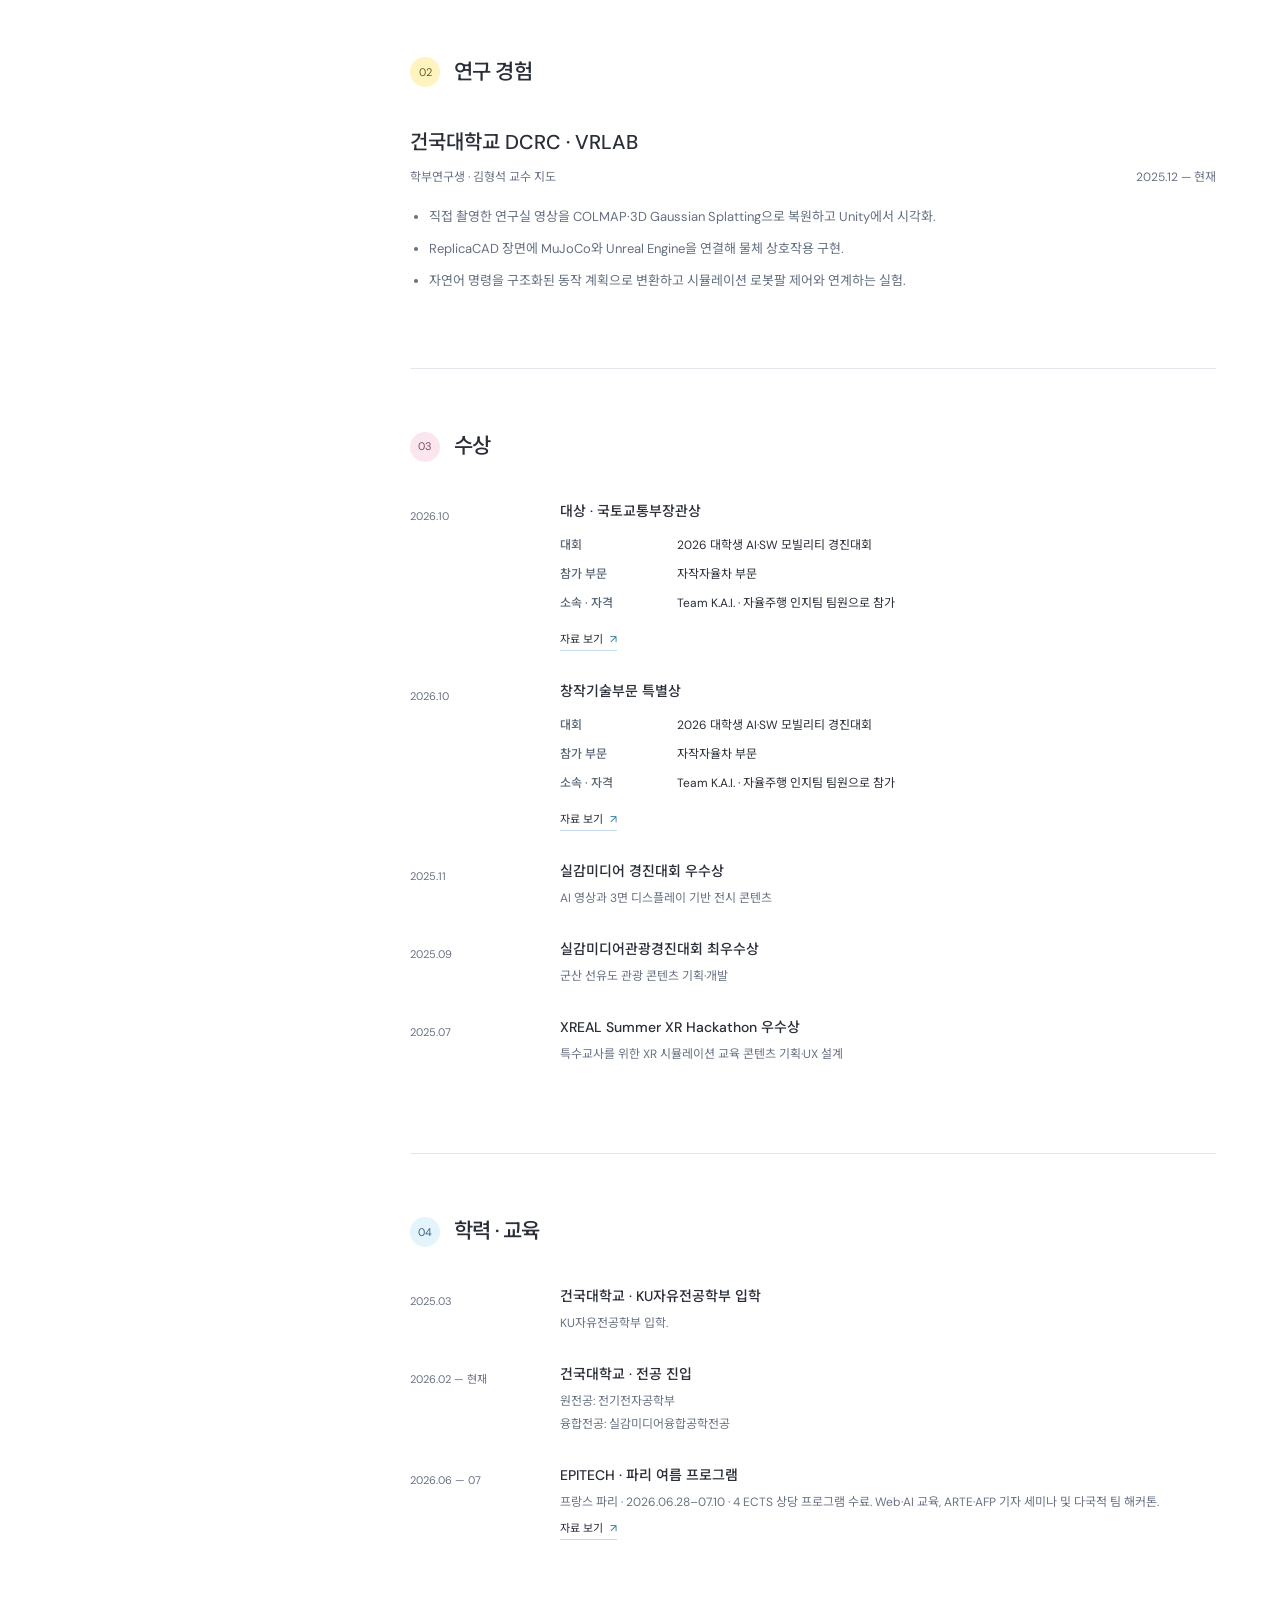
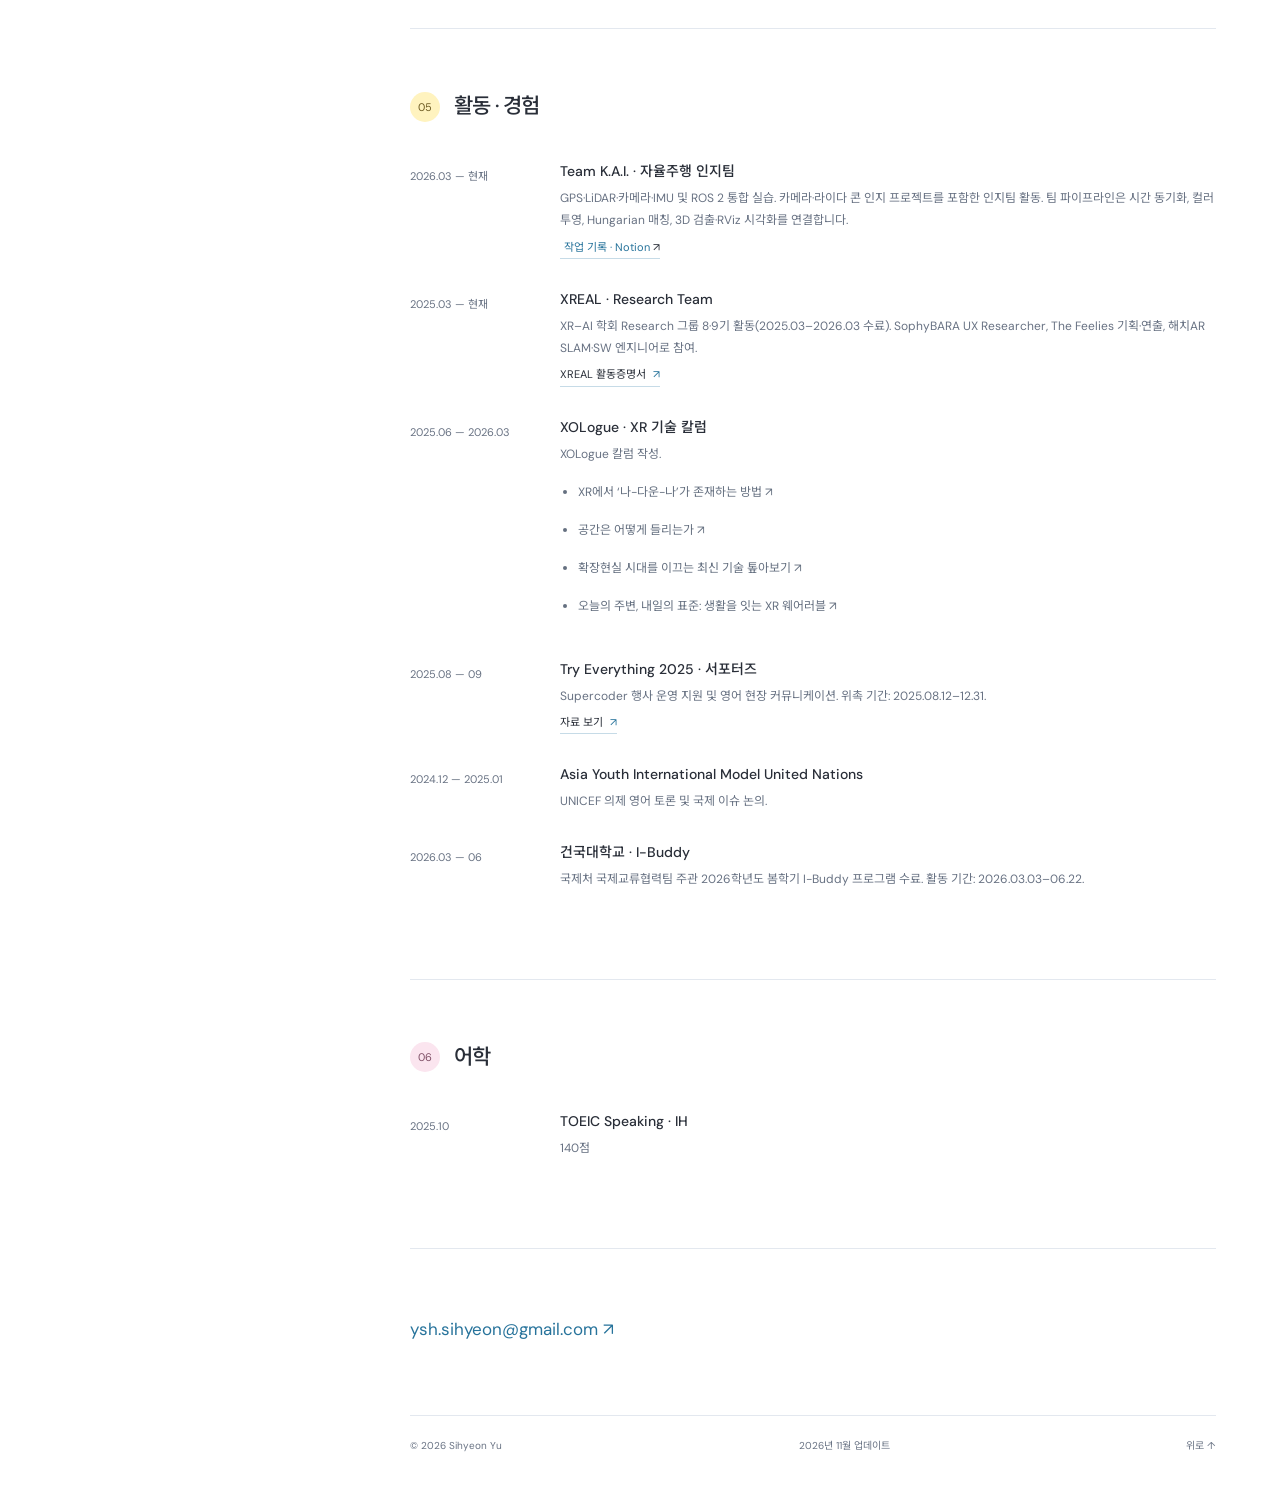
==== commit 76037ed6: "Remove research intern clause from Korean introduction" ====
--- a/index.html
+++ b/index.html
@@ -1 +1 @@
-<!doctype html><html lang="ko" data-lang="ko"><head><meta charset="utf-8"><meta name="viewport" content="width=device-width, initial-scale=1"><title>Sihyeon Yu — Research & Selected Work</title><meta name="description" content="Sihyeon Yu — XR, computer vision, and human–AI interaction. Research and selected projects at Konkuk University."><meta name="theme-color" content="#ffffff"><link rel="stylesheet" href="style.css"><script src="app.js" defer></script></head><body><a class="skip" href="#main"><span class="i18n "><span lang="ko">본문 바로가기</span><span lang="en">Skip to content</span></span></a><div class="shell"><aside><a class="wordmark" href="#about">ysh<span>·</span></a><div class="identity"><h1 class="i18n "><span lang="ko">유시현</span><span lang="en">Sihyeon Yu</span></h1><p class="name-secondary"><span class="i18n "><span lang="ko">Sihyeon Yu</span><span lang="en">유시현</span></span></p><p><span class="i18n "><span lang="ko">건국대학교<br>전기전자공학 · 실감미디어</span><span lang="en">Konkuk University<br>Engineering & Immersive Media</span></span></p></div><nav aria-label="Sections"><a href="#about"><span class="i18n "><span lang="ko">소개</span><span lang="en">About</span></span></a><a href="#projects"><span class="i18n "><span lang="ko">프로젝트</span><span lang="en">Projects</span></span></a><a href="#research"><span class="i18n "><span lang="ko">연구</span><span lang="en">Research</span></span></a><a href="#awards"><span class="i18n "><span lang="ko">수상</span><span lang="en">Awards</span></span></a><a href="#education"><span class="i18n "><span lang="ko">학력·교육</span><span lang="en">Education</span></span></a><a href="#activities"><span class="i18n"><span lang="ko">활동·경험</span><span lang="en">Activities &amp; experience</span></span></a><a href="#languages"><span class="i18n"><span lang="ko">어학</span><span lang="en">Languages</span></span></a></nav><div class="aside-bottom"><a class="email" href="mailto:ysh.sihyeon@gmail.com">ysh.sihyeon@gmail.com ↗</a><div class="links"><a href="assets/cv-ko.pdf" target="_blank" rel="noopener"><span class="i18n "><span lang="ko">CV 다운로드 ↧</span><span lang="en">CV PDF · Korean ↧</span></span> <span aria-hidden="true">↗</span></a></div><small>SEOUL, SOUTH KOREA</small></div></aside><main id="main"><header><div class="language" aria-label="Language"><button type="button" data-language="ko" aria-pressed="true">KO</button><span>/</span><button type="button" data-language="en" aria-pressed="false">EN</button></div></header><section id="about" class="intro"><h2 class="i18n "><span lang="ko">XR·AI·센싱으로<br><em>새로운 경험을 설계합니다.</em></span><span lang="en">Designing new experiences<br><em>with XR, AI,<br>and sensing.</em></span></h2><p class="i18n intro-description"><span lang="ko">안녕하세요, 유시현입니다. 센싱 기술과 인터랙티브 시스템을 통해 사람의 인식과 경험을 확장하는 방법을 탐구합니다.</span><span lang="en">Hi, I’m Sihyeon. I explore how sensing technologies and interactive systems can extend the way we perceive and experience the world.</span></p><p class="i18n "><span lang="ko">건국대학교에서 전기전자공학과 실감미디어공학을 공부하며, DCRC–VRLAB에서 학부연구생으로 연구하고 있습니다.</span><span lang="en">I study Electrical & Electronic Engineering and Immersive Media Engineering at Konkuk University.</span></p><div class="interests"><span>Extended Reality</span><span>Computer Vision</span><span>Human–AI Interaction</span></div></section><section id="projects"><div class="section-head"><span class="number">01</span><h2 class="i18n "><span lang="ko">프로젝트</span><span lang="en">Projects</span></h2></div><article class="project" id="project-firesight"><div class="project-image firesight"><a href="project-firesight.html" aria-label="FiresightAR"><img src="assets/firesight-fire360-1.png" alt="FiresightAR" loading="lazy"></a></div><div class="project-info"><div class="project-meta"><span>01 / THERMAL VISION · AR</span><time>2025 — PRESENT</time></div><a href="project-firesight.html"><h3 class="i18n "><span lang="ko">FiresightAR</span><span lang="en">FiresightAR</span></h3></a><p class="i18n project-subtitle"><span lang="ko">농연 속에서도 주변을 인식할 수 있도록.</span><span lang="en">Making surroundings legible in low visibility.</span></p><p class="i18n "><span lang="ko">소방관의 구조물·장애물 인식을 돕는 열화상 기반 AR 시스템. 센서 퓨전, 캘리브레이션, 컴퓨터 비전을 담당합니다.</span><span lang="en">A thermal-imaging AR system for firefighter situational awareness. My work focuses on sensor fusion, calibration, and computer vision.</span></p><a class="project-open" href="project-firesight.html"><span class="i18n "><span lang="ko">프로젝트 자세히 보기 →</span><span lang="en">Explore project →</span></span></a></div></article><article class="project" id="project-loupe"><div class="project-image loupe"><a href="project-loupe.html" aria-label="Loupe"><img src="assets/loupe.png" alt="Loupe" loading="lazy"></a></div><div class="project-info"><div class="project-meta"><span>02 / HUMAN–AI INTERACTION · JOURNALISM</span><time>2026.07</time></div><a href="project-loupe.html"><h3 class="i18n "><span lang="ko">Loupe</span><span lang="en">Loupe</span></h3></a><p class="i18n project-subtitle"><span lang="ko">의심을 드러내고, 판단은 기자에게.</span><span lang="en">Highlight doubt. Preserve human judgment.</span></p><p class="i18n "><span lang="ko">기사와 번역의 의심 구간을 AI로 교차 검증하고 근거를 제시하는 저널리즘 지원 도구. 서비스 기획, UX/UI 설계 및 개발을 담당했습니다.</span><span lang="en">A journalism tool that cross-checks articles and translations with AI and surfaces evidence for review. I worked on service planning, UX/UI design, and development.</span></p><a class="project-open" href="project-loupe.html"><span class="i18n "><span lang="ko">프로젝트 자세히 보기 →</span><span lang="en">Explore project →</span></span></a></div></article><article class="project" id="project-sophybara"><div class="project-image sophybara"><a href="project-sophybara.html" aria-label="SophyBARA"><img src="assets/sophybara.png" alt="SophyBARA" loading="lazy"></a></div><div class="project-info"><div class="project-meta"><span>03 / MULTI-AGENT AI · PHILOSOPHY</span><time>2025.07 — 2026.05</time></div><a href="project-sophybara.html"><h3 class="i18n "><span lang="ko">SophyBARA</span><span lang="en">SophyBARA</span></h3></a><p class="i18n project-subtitle"><span lang="ko">일상의 고민에서 시작하는 철학적 대화.</span><span lang="en">Everyday questions. Philosophical perspectives.</span></p><p class="i18n "><span lang="ko">카피바라 철학자 AI 에이전트와 대화하고 토론에 참여하는 시스템. 시스템 기획·구현에 참여하고 Martin Puchner 교수와의 협력을 주도했습니다.</span><span lang="en">A participatory debate system with capybara philosopher agents. I contributed to system planning and implementation, and led collaboration with Professor Martin Puchner.</span></p><a class="project-open" href="project-sophybara.html"><span class="i18n "><span lang="ko">프로젝트 자세히 보기 →</span><span lang="en">Explore project →</span></span></a></div></article><article class="project" id="project-meeting-you"><div class="project-image meeting-you"><a href="project-meeting-you.html" aria-label="Meeting You"><img src="assets/meeting-you-poster.jpg" alt="Meeting You" loading="lazy"></a></div><div class="project-info"><div class="project-meta"><span>04 / IMMERSIVE STORYTELLING · GENERATIVE AI</span><time>2025</time></div><a href="project-meeting-you.html"><h3 class="i18n "><span lang="ko">너를 만나,</span><span lang="en">Meeting You</span></h3></a><p class="i18n project-subtitle"><span lang="ko">세 개의 화면으로 펼치는 만남과 회복.</span><span lang="en">An encounter unfolding across three screens.</span></p><p class="i18n "><span lang="ko">군산 선유도의 오룡묘 설화를 현대적으로 재해석한 실감미디어 팀 프로젝트. 생성형 AI 영상과 3면 디스플레이로 감정의 흐름을 공간으로 확장합니다.</span><span lang="en">A team-created immersive work reinterpreting the Oryongmyo folktale of Seonyudo, Gunsan. Generative AI animation and a three-screen display translate an emotional narrative into spatial experience.</span></p><a class="project-open" href="project-meeting-you.html"><span class="i18n "><span lang="ko">프로젝트 자세히 보기 →</span><span lang="en">Explore project →</span></span></a></div></article></section><section id="research"><div class="section-head"><span class="number">02</span><h2 class="i18n "><span lang="ko">연구 경험</span><span lang="en">Research experience</span></h2></div><h3 class="i18n "><span lang="ko">건국대학교 DCRC · VRLAB</span><span lang="en">DCRC · VRLAB, Konkuk University</span></h3><div class="row-meta"><span class="i18n "><span lang="ko">학부연구생 · 김형석 교수 지도</span><span lang="en">Undergraduate Research Intern · Advisor: Prof. Hyungseok Kim</span></span><time>2025.12 — <span class="i18n "><span lang="ko">현재</span><span lang="en">Present</span></span></time></div><ul><li><span class="i18n "><span lang="ko">직접 촬영한 연구실 영상을 COLMAP·3D Gaussian Splatting으로 복원하고 Unity에서 시각화.</span><span lang="en">Reconstructed self-captured lab footage with COLMAP and 3D Gaussian Splatting, visualized in Unity.</span></span></li><li><span class="i18n "><span lang="ko">ReplicaCAD 장면에 MuJoCo와 Unreal Engine을 연결해 물체 상호작용 구현.</span><span lang="en">Connected MuJoCo physics simulation and Unreal Engine with ReplicaCAD scenes for object interaction.</span></span></li><li><span class="i18n "><span lang="ko">자연어 명령을 구조화된 동작 계획으로 변환하고 시뮬레이션 로봇팔 제어와 연계하는 실험.</span><span lang="en">Explored translating natural-language instructions into structured action plans for a simulated robotic arm.</span></span></li></ul></section><section id="awards"><div class="section-head"><span class="number">03</span><h2 class="i18n "><span lang="ko">수상</span><span lang="en">Awards</span></h2></div><div class="timeline-entry"><time>2026.10</time><div><h3 class="i18n "><span lang="ko">대상 · 국토교통부장관상</span><span lang="en">Grand Prize · Minister’s Award</span></h3><dl class="award-facts"><div><dt><span class="i18n"><span lang="ko">대회</span><span lang="en">Competition</span></span></dt><dd><span class="i18n"><span lang="ko">2026 대학생 AI·SW 모빌리티 경진대회</span><span lang="en">2026 University AI & SW Mobility Competition</span></span></dd></div><div><dt><span class="i18n"><span lang="ko">참가 부문</span><span lang="en">Category</span></span></dt><dd><span class="i18n"><span lang="ko">자작자율차 부문</span><span lang="en">Autonomous Vehicle Category</span></span></dd></div><div><dt><span class="i18n"><span lang="ko">소속 · 자격</span><span lang="en">Team & participation</span></span></dt><dd><span class="i18n"><span lang="ko">Team K.A.I. · 자율주행 인지팀 팀원으로 참가</span><span lang="en">Team K.A.I. · Participated as a member of the autonomous-driving perception team</span></span></dd></div></dl><div class="links"><a href="assets/grand-prize.pdf" target="_blank" rel="noopener"><span class="i18n "><span lang="ko">자료 보기</span><span lang="en">View document</span></span> <span aria-hidden="true">↗</span></a></div></div></div><div class="timeline-entry"><time>2026.10</time><div><h3 class="i18n "><span lang="ko">창작기술부문 특별상</span><span lang="en">Special Award · Creative Technology</span></h3><dl class="award-facts"><div><dt><span class="i18n"><span lang="ko">대회</span><span lang="en">Competition</span></span></dt><dd><span class="i18n"><span lang="ko">2026 대학생 AI·SW 모빌리티 경진대회</span><span lang="en">2026 University AI & SW Mobility Competition</span></span></dd></div><div><dt><span class="i18n"><span lang="ko">참가 부문</span><span lang="en">Category</span></span></dt><dd><span class="i18n"><span lang="ko">자작자율차 부문</span><span lang="en">Autonomous Vehicle Category</span></span></dd></div><div><dt><span class="i18n"><span lang="ko">소속 · 자격</span><span lang="en">Team & participation</span></span></dt><dd><span class="i18n"><span lang="ko">Team K.A.I. · 자율주행 인지팀 팀원으로 참가</span><span lang="en">Team K.A.I. · Participated as a member of the autonomous-driving perception team</span></span></dd></div></dl><div class="links"><a href="assets/special-award.pdf" target="_blank" rel="noopener"><span class="i18n "><span lang="ko">자료 보기</span><span lang="en">View document</span></span> <span aria-hidden="true">↗</span></a></div></div></div><div class="timeline-entry"><time>2025.11</time><div><h3 class="i18n "><span lang="ko">실감미디어 경진대회 우수상</span><span lang="en">Excellence Award · Immersive Media Competition</span></h3><p class="i18n "><span lang="ko">AI 영상과 3면 디스플레이 기반 전시 콘텐츠</span><span lang="en">Exhibition content combining AI video and three-screen displays</span></p></div></div><div class="timeline-entry"><time>2025.09</time><div><h3 class="i18n "><span lang="ko">실감미디어관광경진대회 최우수상</span><span lang="en">Top Excellence Award · Immersive Tourism Competition</span></h3><p class="i18n "><span lang="ko">군산 선유도 관광 콘텐츠 기획·개발</span><span lang="en">Immersive tourism content for Seonyudo, Gunsan</span></p></div></div><div class="timeline-entry"><time>2025.07</time><div><h3 class="i18n "><span lang="ko">XREAL Summer XR Hackathon 우수상</span><span lang="en">Excellence Award · XREAL Summer XR Hackathon</span></h3><p class="i18n "><span lang="ko">특수교사를 위한 XR 시뮬레이션 교육 콘텐츠 기획·UX 설계</span><span lang="en">Concept and UX design for XR simulation training for special-education teachers</span></p></div></div></section><section id="education"><div class="section-head"><span class="number">04</span><h2 class="i18n "><span lang="ko">학력 · 교육</span><span lang="en">Education</span></h2></div><div class="timeline-entry"><time>2025.03</time><div><h3 class="i18n "><span lang="ko">건국대학교 · KU자유전공학부 입학</span><span lang="en">Konkuk University · Admission</span></h3><p class="i18n "><span lang="ko">KU자유전공학부 입학.</span><span lang="en">Entered the KU Division of Open Major.</span></p></div></div><div class="timeline-entry"><time>2026.02 — <span class="i18n "><span lang="ko">현재</span><span lang="en">Present</span></span></time><div><h3 class="i18n "><span lang="ko">건국대학교 · 전공 진입</span><span lang="en">Konkuk University · Major declaration</span></h3><p class="i18n "><span lang="ko">원전공: 전기전자공학부<br>융합전공: 실감미디어융합공학전공</span><span lang="en">Primary major: Electrical & Electronic Engineering<br>Convergence major: Immersive Media Convergence Engineering</span></p></div></div><div class="timeline-entry"><time>2026.06 — 07</time><div><h3 class="i18n "><span lang="ko">EPITECH · 파리 여름 프로그램</span><span lang="en">EPITECH · Summer School Program MED’IA</span></h3><p class="i18n "><span lang="ko">프랑스 파리 · 2026.06.28–07.10 · 4 ECTS 상당 프로그램 수료. Web·AI 교육, ARTE·AFP 기자 세미나 및 다국적 팀 해커톤.</span><span lang="en">Paris, France · June 28–July 10, 2026 · Completed a program equivalent to 4 ECTS, with Web/AI coursework, ARTE/AFP journalist seminars, and a multinational hackathon.</span></p><div class="links"><a href="assets/epitech.pdf" target="_blank" rel="noopener"><span class="i18n "><span lang="ko">자료 보기</span><span lang="en">View document</span></span> <span aria-hidden="true">↗</span></a></div></div></div></section><section id="activities"><div class="section-head"><span class="number">05</span><h2 class="i18n "><span lang="ko">활동 · 경험</span><span lang="en">Activities & experience</span></h2></div><div class="timeline-entry"><time>2026.03 — <span class="i18n "><span lang="ko">현재</span><span lang="en">Present</span></span></time><div><h3 class="i18n "><span lang="ko">Team K.A.I. · 자율주행 인지팀</span><span lang="en">Team K.A.I. · Autonomous Driving Perception</span></h3><p class="i18n "><span lang="ko">GPS·LiDAR·카메라·IMU 및 ROS 2 통합 실습. 카메라·라이다 콘 인지 프로젝트를 포함한 인지팀 활동. 팀 파이프라인은 시간 동기화, 컬러 투영, Hungarian 매칭, 3D 검출·RViz 시각화를 연결합니다.</span><span lang="en">Perception-team activities including camera–LiDAR cone perception, GPS, IMU, and ROS 2 integration. The team pipeline connects time synchronization, color projection, Hungarian matching, 3D detection, and RViz visualization.</span></p><div class="links"><a href="https://woolly-echo-3a0.notion.site/Team-K-A-I-41c62871a58b81adb39cfa6b3e84cd12" data-href-ko="https://woolly-echo-3a0.notion.site/Team-K-A-I-41c62871a58b81adb39cfa6b3e84cd12" data-href-en="https://woolly-echo-3a0.notion.site/41c62871a58b8111a501d14661b93fd1" target="_blank" rel="noopener"><span class="i18n "><span lang="ko">작업 기록 · Notion</span><span lang="en">Work archive · Notion</span></span> ↗</a></div></div></div><div class="timeline-entry"><time>2025.03 — <span class="i18n "><span lang="ko">현재</span><span lang="en">Present</span></span></time><div><h3 class="i18n "><span lang="ko">XREAL · Research Team</span><span lang="en">XREAL · Research Team</span></h3><p class="i18n "><span lang="ko">XR–AI 학회 Research 그룹 8·9기 활동(2025.03–2026.03 수료). SophyBARA UX Researcher, The Feelies 기획·연출, 해치AR SLAM·SW 엔지니어로 참여.</span><span lang="en">Completed the 8th and 9th cohorts of the XR–AI society’s Research group (March 2025–March 2026). Roles: UX Researcher for SophyBARA; planning and direction for The Feelies; SLAM and software engineering for HaechiAR.</span></p><div class="links"><a href="assets/xreal-certificate.pdf" target="_blank" rel="noopener"><span class="i18n "><span lang="ko">XREAL 활동증명서</span><span lang="en">XREAL certificate</span></span> <span aria-hidden="true">↗</span></a></div></div></div><div class="timeline-entry"><time>2025.06 — 2026.03</time><div><h3 class="i18n "><span lang="ko">XOLogue · XR 기술 칼럼</span><span lang="en">XOLogue · XR Technology Writing</span></h3><p class="i18n "><span lang="ko">XOLogue 칼럼 작성.</span><span lang="en">Authored columns for XOLogue (articles in Korean).</span></p><ul class="article-list"><li><a href="https://xreal-workspace.notion.site/XR-30b2f785f2b380088a51df5fa730dd9c" target="_blank" rel="noopener">XR에서 ‘나-다운-나’가 존재하는 방법 ↗</a></li><li><a href="https://xreal-workspace.notion.site/2e22f785f2b38024abeef86619f913fe" target="_blank" rel="noopener">공간은 어떻게 들리는가 ↗</a></li><li><a href="https://xreal-workspace.notion.site/2b02f785f2b380498c94efb745d6299e" target="_blank" rel="noopener">확장현실 시대를 이끄는 최신 기술 톺아보기 ↗</a></li><li><a href="https://xreal-workspace.notion.site/XR-2772f785f2b380b4a232c908086a0914" target="_blank" rel="noopener">오늘의 주변, 내일의 표준: 생활을 잇는 XR 웨어러블 ↗</a></li></ul></div></div><div class="timeline-entry"><time>2025.08 — 09</time><div><h3 class="i18n "><span lang="ko">Try Everything 2025 · 서포터즈</span><span lang="en">Try Everything 2025 · Supporter</span></h3><p class="i18n "><span lang="ko">Supercoder 행사 운영 지원 및 영어 현장 커뮤니케이션. 위촉 기간: 2025.08.12–12.31.</span><span lang="en">Supported Supercoder event operations and on-site English communication. Appointment period: Aug 12–Dec 31, 2025.</span></p><div class="links"><a href="assets/try-everything.pdf" target="_blank" rel="noopener"><span class="i18n "><span lang="ko">자료 보기</span><span lang="en">View document</span></span> <span aria-hidden="true">↗</span></a></div></div></div><div class="timeline-entry"><time>2024.12 — 2025.01</time><div><h3 class="i18n "><span lang="ko">Asia Youth International Model United Nations</span><span lang="en">Asia Youth International Model United Nations</span></h3><p class="i18n "><span lang="ko">UNICEF 의제 영어 토론 및 국제 이슈 논의.</span><span lang="en">English-language debate on UNICEF agendas and international issues.</span></p></div></div><div class="timeline-entry"><time>2026.03 — 06</time><div><h3 class="i18n "><span lang="ko">건국대학교 · I-Buddy</span><span lang="en">Konkuk University · I-Buddy</span></h3><p class="i18n "><span lang="ko">국제처 국제교류협력팀 주관 2026학년도 봄학기 I-Buddy 프로그램 수료. 활동 기간: 2026.03.03–06.22.</span><span lang="en">Completed the Spring 2026 I-Buddy program organized by the International Programs Team, Office of International Affairs. March 3–June 22, 2026.</span></p></div></div></section><section id="languages"><div class="section-head"><span class="number">06</span><h2 class="i18n "><span lang="ko">어학</span><span lang="en">Languages</span></h2></div><div class="timeline-entry"><time>2025.10</time><div><h3 class="i18n "><span lang="ko">TOEIC Speaking · IH</span><span lang="en">TOEIC Speaking · IH</span></h3><p class="i18n "><span lang="ko">140점</span><span lang="en">Score: 140</span></p></div></div></section><footer><a class="contact" href="mailto:ysh.sihyeon@gmail.com">ysh.sihyeon@gmail.com ↗</a><div class="footer-meta"><span>© 2026 Sihyeon Yu</span><span><span class="i18n "><span lang="ko">2026년 11월 업데이트</span><span lang="en">Updated November 2026</span></span></span><a href="#about"><span class="i18n "><span lang="ko">위로 ↑</span><span lang="en">Back to top ↑</span></span></a></div></footer></main></div></body></html>
+<!doctype html><html lang="ko" data-lang="ko"><head><meta charset="utf-8"><meta name="viewport" content="width=device-width, initial-scale=1"><title>Sihyeon Yu — Research & Selected Work</title><meta name="description" content="Sihyeon Yu — XR, computer vision, and human–AI interaction. Research and selected projects at Konkuk University."><meta name="theme-color" content="#ffffff"><link rel="stylesheet" href="style.css"><script src="app.js" defer></script></head><body><a class="skip" href="#main"><span class="i18n "><span lang="ko">본문 바로가기</span><span lang="en">Skip to content</span></span></a><div class="shell"><aside><a class="wordmark" href="#about">ysh<span>·</span></a><div class="identity"><h1 class="i18n "><span lang="ko">유시현</span><span lang="en">Sihyeon Yu</span></h1><p class="name-secondary"><span class="i18n "><span lang="ko">Sihyeon Yu</span><span lang="en">유시현</span></span></p><p><span class="i18n "><span lang="ko">건국대학교<br>전기전자공학 · 실감미디어</span><span lang="en">Konkuk University<br>Engineering & Immersive Media</span></span></p></div><nav aria-label="Sections"><a href="#about"><span class="i18n "><span lang="ko">소개</span><span lang="en">About</span></span></a><a href="#projects"><span class="i18n "><span lang="ko">프로젝트</span><span lang="en">Projects</span></span></a><a href="#research"><span class="i18n "><span lang="ko">연구</span><span lang="en">Research</span></span></a><a href="#awards"><span class="i18n "><span lang="ko">수상</span><span lang="en">Awards</span></span></a><a href="#education"><span class="i18n "><span lang="ko">학력·교육</span><span lang="en">Education</span></span></a><a href="#activities"><span class="i18n"><span lang="ko">활동·경험</span><span lang="en">Activities &amp; experience</span></span></a><a href="#languages"><span class="i18n"><span lang="ko">어학</span><span lang="en">Languages</span></span></a></nav><div class="aside-bottom"><a class="email" href="mailto:ysh.sihyeon@gmail.com">ysh.sihyeon@gmail.com ↗</a><div class="links"><a href="assets/cv-ko.pdf" target="_blank" rel="noopener"><span class="i18n "><span lang="ko">CV 다운로드 ↧</span><span lang="en">CV PDF · Korean ↧</span></span> <span aria-hidden="true">↗</span></a></div><small>SEOUL, SOUTH KOREA</small></div></aside><main id="main"><header><div class="language" aria-label="Language"><button type="button" data-language="ko" aria-pressed="true">KO</button><span>/</span><button type="button" data-language="en" aria-pressed="false">EN</button></div></header><section id="about" class="intro"><h2 class="i18n "><span lang="ko">XR·AI·센싱으로<br><em>새로운 경험을 설계합니다.</em></span><span lang="en">Designing new experiences<br><em>with XR, AI,<br>and sensing.</em></span></h2><p class="i18n intro-description"><span lang="ko">안녕하세요, 유시현입니다. 센싱 기술과 인터랙티브 시스템을 통해 사람의 인식과 경험을 확장하는 방법을 탐구합니다.</span><span lang="en">Hi, I’m Sihyeon. I explore how sensing technologies and interactive systems can extend the way we perceive and experience the world.</span></p><p class="i18n "><span lang="ko">건국대학교에서 전기전자공학과 실감미디어공학을 공부하고 있습니다.</span><span lang="en">I study Electrical & Electronic Engineering and Immersive Media Engineering at Konkuk University.</span></p><div class="interests"><span>Extended Reality</span><span>Computer Vision</span><span>Human–AI Interaction</span></div></section><section id="projects"><div class="section-head"><span class="number">01</span><h2 class="i18n "><span lang="ko">프로젝트</span><span lang="en">Projects</span></h2></div><article class="project" id="project-firesight"><div class="project-image firesight"><a href="project-firesight.html" aria-label="FiresightAR"><img src="assets/firesight-fire360-1.png" alt="FiresightAR" loading="lazy"></a></div><div class="project-info"><div class="project-meta"><span>01 / THERMAL VISION · AR</span><time>2025 — PRESENT</time></div><a href="project-firesight.html"><h3 class="i18n "><span lang="ko">FiresightAR</span><span lang="en">FiresightAR</span></h3></a><p class="i18n project-subtitle"><span lang="ko">농연 속에서도 주변을 인식할 수 있도록.</span><span lang="en">Making surroundings legible in low visibility.</span></p><p class="i18n "><span lang="ko">소방관의 구조물·장애물 인식을 돕는 열화상 기반 AR 시스템. 센서 퓨전, 캘리브레이션, 컴퓨터 비전을 담당합니다.</span><span lang="en">A thermal-imaging AR system for firefighter situational awareness. My work focuses on sensor fusion, calibration, and computer vision.</span></p><a class="project-open" href="project-firesight.html"><span class="i18n "><span lang="ko">프로젝트 자세히 보기 →</span><span lang="en">Explore project →</span></span></a></div></article><article class="project" id="project-loupe"><div class="project-image loupe"><a href="project-loupe.html" aria-label="Loupe"><img src="assets/loupe.png" alt="Loupe" loading="lazy"></a></div><div class="project-info"><div class="project-meta"><span>02 / HUMAN–AI INTERACTION · JOURNALISM</span><time>2026.07</time></div><a href="project-loupe.html"><h3 class="i18n "><span lang="ko">Loupe</span><span lang="en">Loupe</span></h3></a><p class="i18n project-subtitle"><span lang="ko">의심을 드러내고, 판단은 기자에게.</span><span lang="en">Highlight doubt. Preserve human judgment.</span></p><p class="i18n "><span lang="ko">기사와 번역의 의심 구간을 AI로 교차 검증하고 근거를 제시하는 저널리즘 지원 도구. 서비스 기획, UX/UI 설계 및 개발을 담당했습니다.</span><span lang="en">A journalism tool that cross-checks articles and translations with AI and surfaces evidence for review. I worked on service planning, UX/UI design, and development.</span></p><a class="project-open" href="project-loupe.html"><span class="i18n "><span lang="ko">프로젝트 자세히 보기 →</span><span lang="en">Explore project →</span></span></a></div></article><article class="project" id="project-sophybara"><div class="project-image sophybara"><a href="project-sophybara.html" aria-label="SophyBARA"><img src="assets/sophybara.png" alt="SophyBARA" loading="lazy"></a></div><div class="project-info"><div class="project-meta"><span>03 / MULTI-AGENT AI · PHILOSOPHY</span><time>2025.07 — 2026.05</time></div><a href="project-sophybara.html"><h3 class="i18n "><span lang="ko">SophyBARA</span><span lang="en">SophyBARA</span></h3></a><p class="i18n project-subtitle"><span lang="ko">일상의 고민에서 시작하는 철학적 대화.</span><span lang="en">Everyday questions. Philosophical perspectives.</span></p><p class="i18n "><span lang="ko">카피바라 철학자 AI 에이전트와 대화하고 토론에 참여하는 시스템. 시스템 기획·구현에 참여하고 Martin Puchner 교수와의 협력을 주도했습니다.</span><span lang="en">A participatory debate system with capybara philosopher agents. I contributed to system planning and implementation, and led collaboration with Professor Martin Puchner.</span></p><a class="project-open" href="project-sophybara.html"><span class="i18n "><span lang="ko">프로젝트 자세히 보기 →</span><span lang="en">Explore project →</span></span></a></div></article><article class="project" id="project-meeting-you"><div class="project-image meeting-you"><a href="project-meeting-you.html" aria-label="Meeting You"><img src="assets/meeting-you-poster.jpg" alt="Meeting You" loading="lazy"></a></div><div class="project-info"><div class="project-meta"><span>04 / IMMERSIVE STORYTELLING · GENERATIVE AI</span><time>2025</time></div><a href="project-meeting-you.html"><h3 class="i18n "><span lang="ko">너를 만나,</span><span lang="en">Meeting You</span></h3></a><p class="i18n project-subtitle"><span lang="ko">세 개의 화면으로 펼치는 만남과 회복.</span><span lang="en">An encounter unfolding across three screens.</span></p><p class="i18n "><span lang="ko">군산 선유도의 오룡묘 설화를 현대적으로 재해석한 실감미디어 팀 프로젝트. 생성형 AI 영상과 3면 디스플레이로 감정의 흐름을 공간으로 확장합니다.</span><span lang="en">A team-created immersive work reinterpreting the Oryongmyo folktale of Seonyudo, Gunsan. Generative AI animation and a three-screen display translate an emotional narrative into spatial experience.</span></p><a class="project-open" href="project-meeting-you.html"><span class="i18n "><span lang="ko">프로젝트 자세히 보기 →</span><span lang="en">Explore project →</span></span></a></div></article></section><section id="research"><div class="section-head"><span class="number">02</span><h2 class="i18n "><span lang="ko">연구 경험</span><span lang="en">Research experience</span></h2></div><h3 class="i18n "><span lang="ko">건국대학교 DCRC · VRLAB</span><span lang="en">DCRC · VRLAB, Konkuk University</span></h3><div class="row-meta"><span class="i18n "><span lang="ko">학부연구생 · 김형석 교수 지도</span><span lang="en">Undergraduate Research Intern · Advisor: Prof. Hyungseok Kim</span></span><time>2025.12 — <span class="i18n "><span lang="ko">현재</span><span lang="en">Present</span></span></time></div><ul><li><span class="i18n "><span lang="ko">직접 촬영한 연구실 영상을 COLMAP·3D Gaussian Splatting으로 복원하고 Unity에서 시각화.</span><span lang="en">Reconstructed self-captured lab footage with COLMAP and 3D Gaussian Splatting, visualized in Unity.</span></span></li><li><span class="i18n "><span lang="ko">ReplicaCAD 장면에 MuJoCo와 Unreal Engine을 연결해 물체 상호작용 구현.</span><span lang="en">Connected MuJoCo physics simulation and Unreal Engine with ReplicaCAD scenes for object interaction.</span></span></li><li><span class="i18n "><span lang="ko">자연어 명령을 구조화된 동작 계획으로 변환하고 시뮬레이션 로봇팔 제어와 연계하는 실험.</span><span lang="en">Explored translating natural-language instructions into structured action plans for a simulated robotic arm.</span></span></li></ul></section><section id="awards"><div class="section-head"><span class="number">03</span><h2 class="i18n "><span lang="ko">수상</span><span lang="en">Awards</span></h2></div><div class="timeline-entry"><time>2026.10</time><div><h3 class="i18n "><span lang="ko">대상 · 국토교통부장관상</span><span lang="en">Grand Prize · Minister’s Award</span></h3><dl class="award-facts"><div><dt><span class="i18n"><span lang="ko">대회</span><span lang="en">Competition</span></span></dt><dd><span class="i18n"><span lang="ko">2026 대학생 AI·SW 모빌리티 경진대회</span><span lang="en">2026 University AI & SW Mobility Competition</span></span></dd></div><div><dt><span class="i18n"><span lang="ko">참가 부문</span><span lang="en">Category</span></span></dt><dd><span class="i18n"><span lang="ko">자작자율차 부문</span><span lang="en">Autonomous Vehicle Category</span></span></dd></div><div><dt><span class="i18n"><span lang="ko">소속 · 자격</span><span lang="en">Team & participation</span></span></dt><dd><span class="i18n"><span lang="ko">Team K.A.I. · 자율주행 인지팀 팀원으로 참가</span><span lang="en">Team K.A.I. · Participated as a member of the autonomous-driving perception team</span></span></dd></div></dl><div class="links"><a href="assets/grand-prize.pdf" target="_blank" rel="noopener"><span class="i18n "><span lang="ko">자료 보기</span><span lang="en">View document</span></span> <span aria-hidden="true">↗</span></a></div></div></div><div class="timeline-entry"><time>2026.10</time><div><h3 class="i18n "><span lang="ko">창작기술부문 특별상</span><span lang="en">Special Award · Creative Technology</span></h3><dl class="award-facts"><div><dt><span class="i18n"><span lang="ko">대회</span><span lang="en">Competition</span></span></dt><dd><span class="i18n"><span lang="ko">2026 대학생 AI·SW 모빌리티 경진대회</span><span lang="en">2026 University AI & SW Mobility Competition</span></span></dd></div><div><dt><span class="i18n"><span lang="ko">참가 부문</span><span lang="en">Category</span></span></dt><dd><span class="i18n"><span lang="ko">자작자율차 부문</span><span lang="en">Autonomous Vehicle Category</span></span></dd></div><div><dt><span class="i18n"><span lang="ko">소속 · 자격</span><span lang="en">Team & participation</span></span></dt><dd><span class="i18n"><span lang="ko">Team K.A.I. · 자율주행 인지팀 팀원으로 참가</span><span lang="en">Team K.A.I. · Participated as a member of the autonomous-driving perception team</span></span></dd></div></dl><div class="links"><a href="assets/special-award.pdf" target="_blank" rel="noopener"><span class="i18n "><span lang="ko">자료 보기</span><span lang="en">View document</span></span> <span aria-hidden="true">↗</span></a></div></div></div><div class="timeline-entry"><time>2025.11</time><div><h3 class="i18n "><span lang="ko">실감미디어 경진대회 우수상</span><span lang="en">Excellence Award · Immersive Media Competition</span></h3><p class="i18n "><span lang="ko">AI 영상과 3면 디스플레이 기반 전시 콘텐츠</span><span lang="en">Exhibition content combining AI video and three-screen displays</span></p></div></div><div class="timeline-entry"><time>2025.09</time><div><h3 class="i18n "><span lang="ko">실감미디어관광경진대회 최우수상</span><span lang="en">Top Excellence Award · Immersive Tourism Competition</span></h3><p class="i18n "><span lang="ko">군산 선유도 관광 콘텐츠 기획·개발</span><span lang="en">Immersive tourism content for Seonyudo, Gunsan</span></p></div></div><div class="timeline-entry"><time>2025.07</time><div><h3 class="i18n "><span lang="ko">XREAL Summer XR Hackathon 우수상</span><span lang="en">Excellence Award · XREAL Summer XR Hackathon</span></h3><p class="i18n "><span lang="ko">특수교사를 위한 XR 시뮬레이션 교육 콘텐츠 기획·UX 설계</span><span lang="en">Concept and UX design for XR simulation training for special-education teachers</span></p></div></div></section><section id="education"><div class="section-head"><span class="number">04</span><h2 class="i18n "><span lang="ko">학력 · 교육</span><span lang="en">Education</span></h2></div><div class="timeline-entry"><time>2025.03</time><div><h3 class="i18n "><span lang="ko">건국대학교 · KU자유전공학부 입학</span><span lang="en">Konkuk University · Admission</span></h3><p class="i18n "><span lang="ko">KU자유전공학부 입학.</span><span lang="en">Entered the KU Division of Open Major.</span></p></div></div><div class="timeline-entry"><time>2026.02 — <span class="i18n "><span lang="ko">현재</span><span lang="en">Present</span></span></time><div><h3 class="i18n "><span lang="ko">건국대학교 · 전공 진입</span><span lang="en">Konkuk University · Major declaration</span></h3><p class="i18n "><span lang="ko">원전공: 전기전자공학부<br>융합전공: 실감미디어융합공학전공</span><span lang="en">Primary major: Electrical & Electronic Engineering<br>Convergence major: Immersive Media Convergence Engineering</span></p></div></div><div class="timeline-entry"><time>2026.06 — 07</time><div><h3 class="i18n "><span lang="ko">EPITECH · 파리 여름 프로그램</span><span lang="en">EPITECH · Summer School Program MED’IA</span></h3><p class="i18n "><span lang="ko">프랑스 파리 · 2026.06.28–07.10 · 4 ECTS 상당 프로그램 수료. Web·AI 교육, ARTE·AFP 기자 세미나 및 다국적 팀 해커톤.</span><span lang="en">Paris, France · June 28–July 10, 2026 · Completed a program equivalent to 4 ECTS, with Web/AI coursework, ARTE/AFP journalist seminars, and a multinational hackathon.</span></p><div class="links"><a href="assets/epitech.pdf" target="_blank" rel="noopener"><span class="i18n "><span lang="ko">자료 보기</span><span lang="en">View document</span></span> <span aria-hidden="true">↗</span></a></div></div></div></section><section id="activities"><div class="section-head"><span class="number">05</span><h2 class="i18n "><span lang="ko">활동 · 경험</span><span lang="en">Activities & experience</span></h2></div><div class="timeline-entry"><time>2026.03 — <span class="i18n "><span lang="ko">현재</span><span lang="en">Present</span></span></time><div><h3 class="i18n "><span lang="ko">Team K.A.I. · 자율주행 인지팀</span><span lang="en">Team K.A.I. · Autonomous Driving Perception</span></h3><p class="i18n "><span lang="ko">GPS·LiDAR·카메라·IMU 및 ROS 2 통합 실습. 카메라·라이다 콘 인지 프로젝트를 포함한 인지팀 활동. 팀 파이프라인은 시간 동기화, 컬러 투영, Hungarian 매칭, 3D 검출·RViz 시각화를 연결합니다.</span><span lang="en">Perception-team activities including camera–LiDAR cone perception, GPS, IMU, and ROS 2 integration. The team pipeline connects time synchronization, color projection, Hungarian matching, 3D detection, and RViz visualization.</span></p><div class="links"><a href="https://woolly-echo-3a0.notion.site/Team-K-A-I-41c62871a58b81adb39cfa6b3e84cd12" data-href-ko="https://woolly-echo-3a0.notion.site/Team-K-A-I-41c62871a58b81adb39cfa6b3e84cd12" data-href-en="https://woolly-echo-3a0.notion.site/41c62871a58b8111a501d14661b93fd1" target="_blank" rel="noopener"><span class="i18n "><span lang="ko">작업 기록 · Notion</span><span lang="en">Work archive · Notion</span></span> ↗</a></div></div></div><div class="timeline-entry"><time>2025.03 — <span class="i18n "><span lang="ko">현재</span><span lang="en">Present</span></span></time><div><h3 class="i18n "><span lang="ko">XREAL · Research Team</span><span lang="en">XREAL · Research Team</span></h3><p class="i18n "><span lang="ko">XR–AI 학회 Research 그룹 8·9기 활동(2025.03–2026.03 수료). SophyBARA UX Researcher, The Feelies 기획·연출, 해치AR SLAM·SW 엔지니어로 참여.</span><span lang="en">Completed the 8th and 9th cohorts of the XR–AI society’s Research group (March 2025–March 2026). Roles: UX Researcher for SophyBARA; planning and direction for The Feelies; SLAM and software engineering for HaechiAR.</span></p><div class="links"><a href="assets/xreal-certificate.pdf" target="_blank" rel="noopener"><span class="i18n "><span lang="ko">XREAL 활동증명서</span><span lang="en">XREAL certificate</span></span> <span aria-hidden="true">↗</span></a></div></div></div><div class="timeline-entry"><time>2025.06 — 2026.03</time><div><h3 class="i18n "><span lang="ko">XOLogue · XR 기술 칼럼</span><span lang="en">XOLogue · XR Technology Writing</span></h3><p class="i18n "><span lang="ko">XOLogue 칼럼 작성.</span><span lang="en">Authored columns for XOLogue (articles in Korean).</span></p><ul class="article-list"><li><a href="https://xreal-workspace.notion.site/XR-30b2f785f2b380088a51df5fa730dd9c" target="_blank" rel="noopener">XR에서 ‘나-다운-나’가 존재하는 방법 ↗</a></li><li><a href="https://xreal-workspace.notion.site/2e22f785f2b38024abeef86619f913fe" target="_blank" rel="noopener">공간은 어떻게 들리는가 ↗</a></li><li><a href="https://xreal-workspace.notion.site/2b02f785f2b380498c94efb745d6299e" target="_blank" rel="noopener">확장현실 시대를 이끄는 최신 기술 톺아보기 ↗</a></li><li><a href="https://xreal-workspace.notion.site/XR-2772f785f2b380b4a232c908086a0914" target="_blank" rel="noopener">오늘의 주변, 내일의 표준: 생활을 잇는 XR 웨어러블 ↗</a></li></ul></div></div><div class="timeline-entry"><time>2025.08 — 09</time><div><h3 class="i18n "><span lang="ko">Try Everything 2025 · 서포터즈</span><span lang="en">Try Everything 2025 · Supporter</span></h3><p class="i18n "><span lang="ko">Supercoder 행사 운영 지원 및 영어 현장 커뮤니케이션. 위촉 기간: 2025.08.12–12.31.</span><span lang="en">Supported Supercoder event operations and on-site English communication. Appointment period: Aug 12–Dec 31, 2025.</span></p><div class="links"><a href="assets/try-everything.pdf" target="_blank" rel="noopener"><span class="i18n "><span lang="ko">자료 보기</span><span lang="en">View document</span></span> <span aria-hidden="true">↗</span></a></div></div></div><div class="timeline-entry"><time>2024.12 — 2025.01</time><div><h3 class="i18n "><span lang="ko">Asia Youth International Model United Nations</span><span lang="en">Asia Youth International Model United Nations</span></h3><p class="i18n "><span lang="ko">UNICEF 의제 영어 토론 및 국제 이슈 논의.</span><span lang="en">English-language debate on UNICEF agendas and international issues.</span></p></div></div><div class="timeline-entry"><time>2026.03 — 06</time><div><h3 class="i18n "><span lang="ko">건국대학교 · I-Buddy</span><span lang="en">Konkuk University · I-Buddy</span></h3><p class="i18n "><span lang="ko">국제처 국제교류협력팀 주관 2026학년도 봄학기 I-Buddy 프로그램 수료. 활동 기간: 2026.03.03–06.22.</span><span lang="en">Completed the Spring 2026 I-Buddy program organized by the International Programs Team, Office of International Affairs. March 3–June 22, 2026.</span></p></div></div></section><section id="languages"><div class="section-head"><span class="number">06</span><h2 class="i18n "><span lang="ko">어학</span><span lang="en">Languages</span></h2></div><div class="timeline-entry"><time>2025.10</time><div><h3 class="i18n "><span lang="ko">TOEIC Speaking · IH</span><span lang="en">TOEIC Speaking · IH</span></h3><p class="i18n "><span lang="ko">140점</span><span lang="en">Score: 140</span></p></div></div></section><footer><a class="contact" href="mailto:ysh.sihyeon@gmail.com">ysh.sihyeon@gmail.com ↗</a><div class="footer-meta"><span>© 2026 Sihyeon Yu</span><span><span class="i18n "><span lang="ko">2026년 11월 업데이트</span><span lang="en">Updated November 2026</span></span></span><a href="#about"><span class="i18n "><span lang="ko">위로 ↑</span><span lang="en">Back to top ↑</span></span></a></div></footer></main></div></body></html>
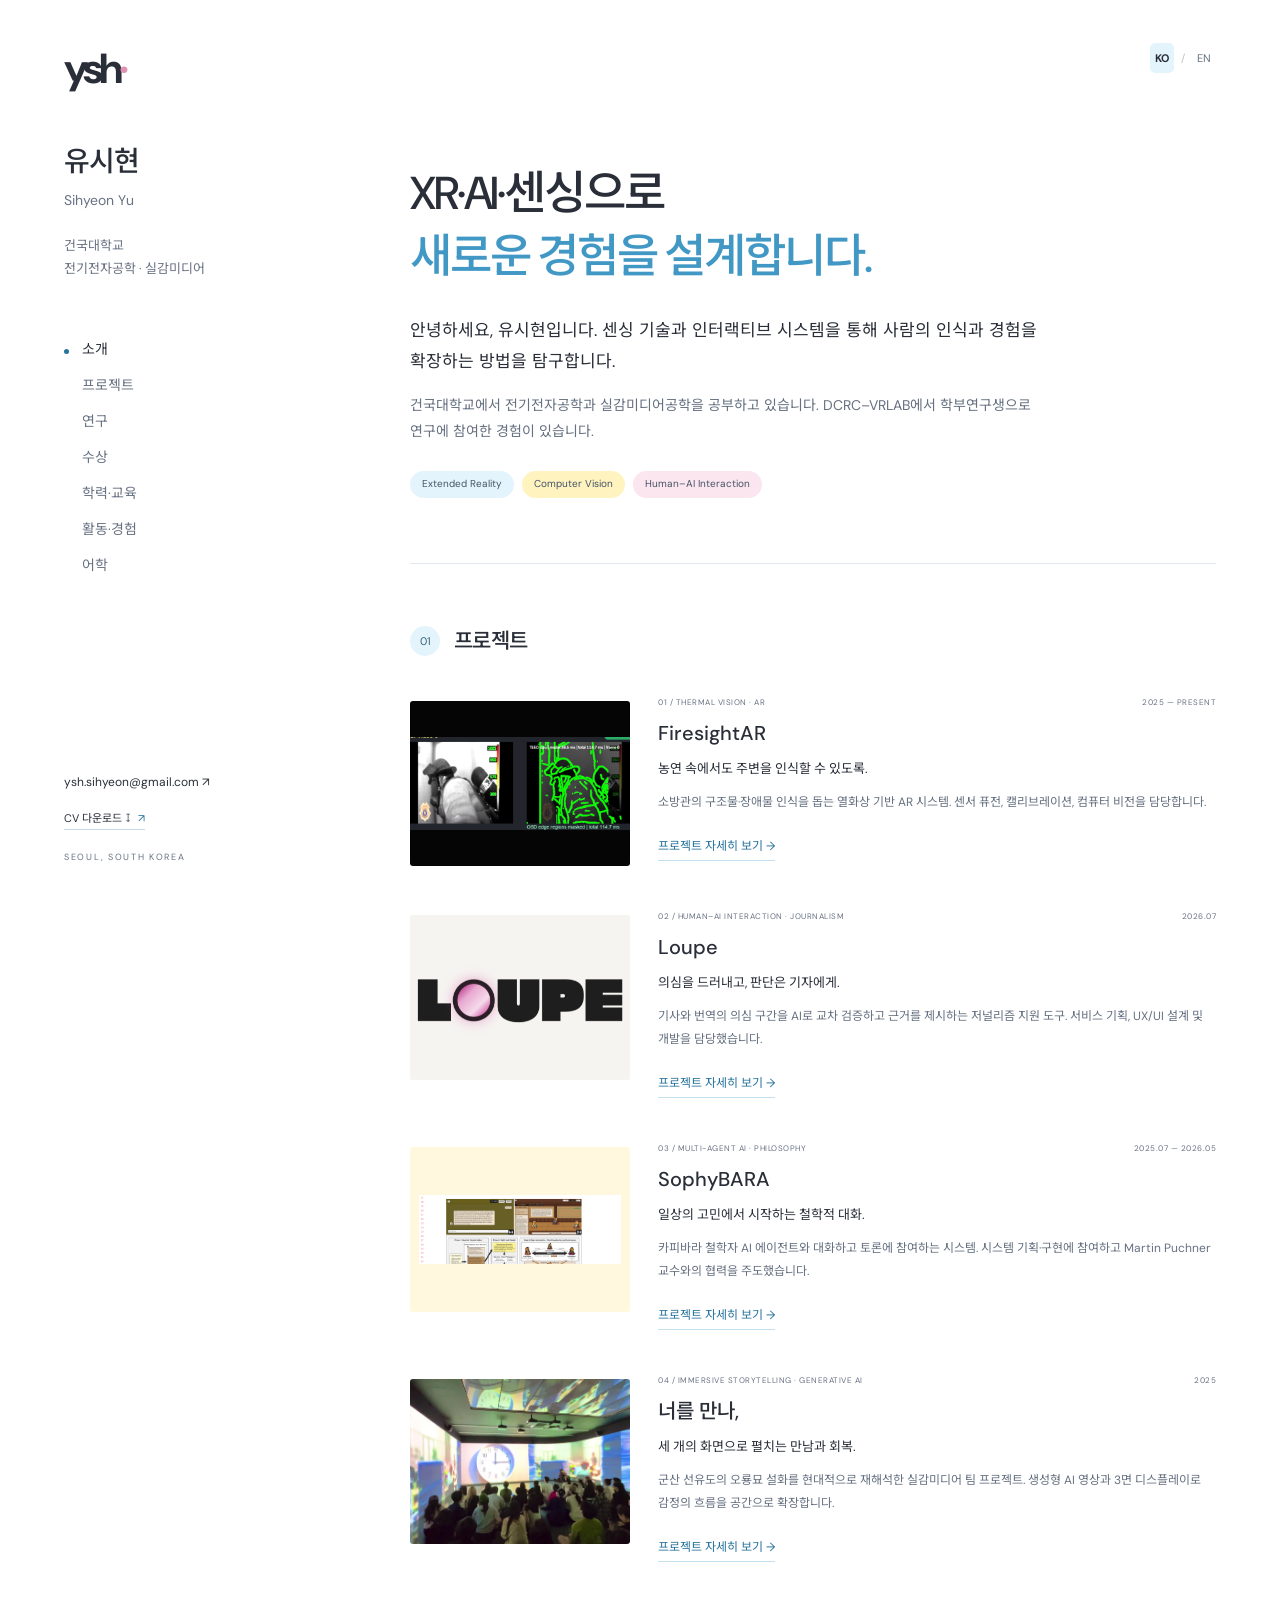
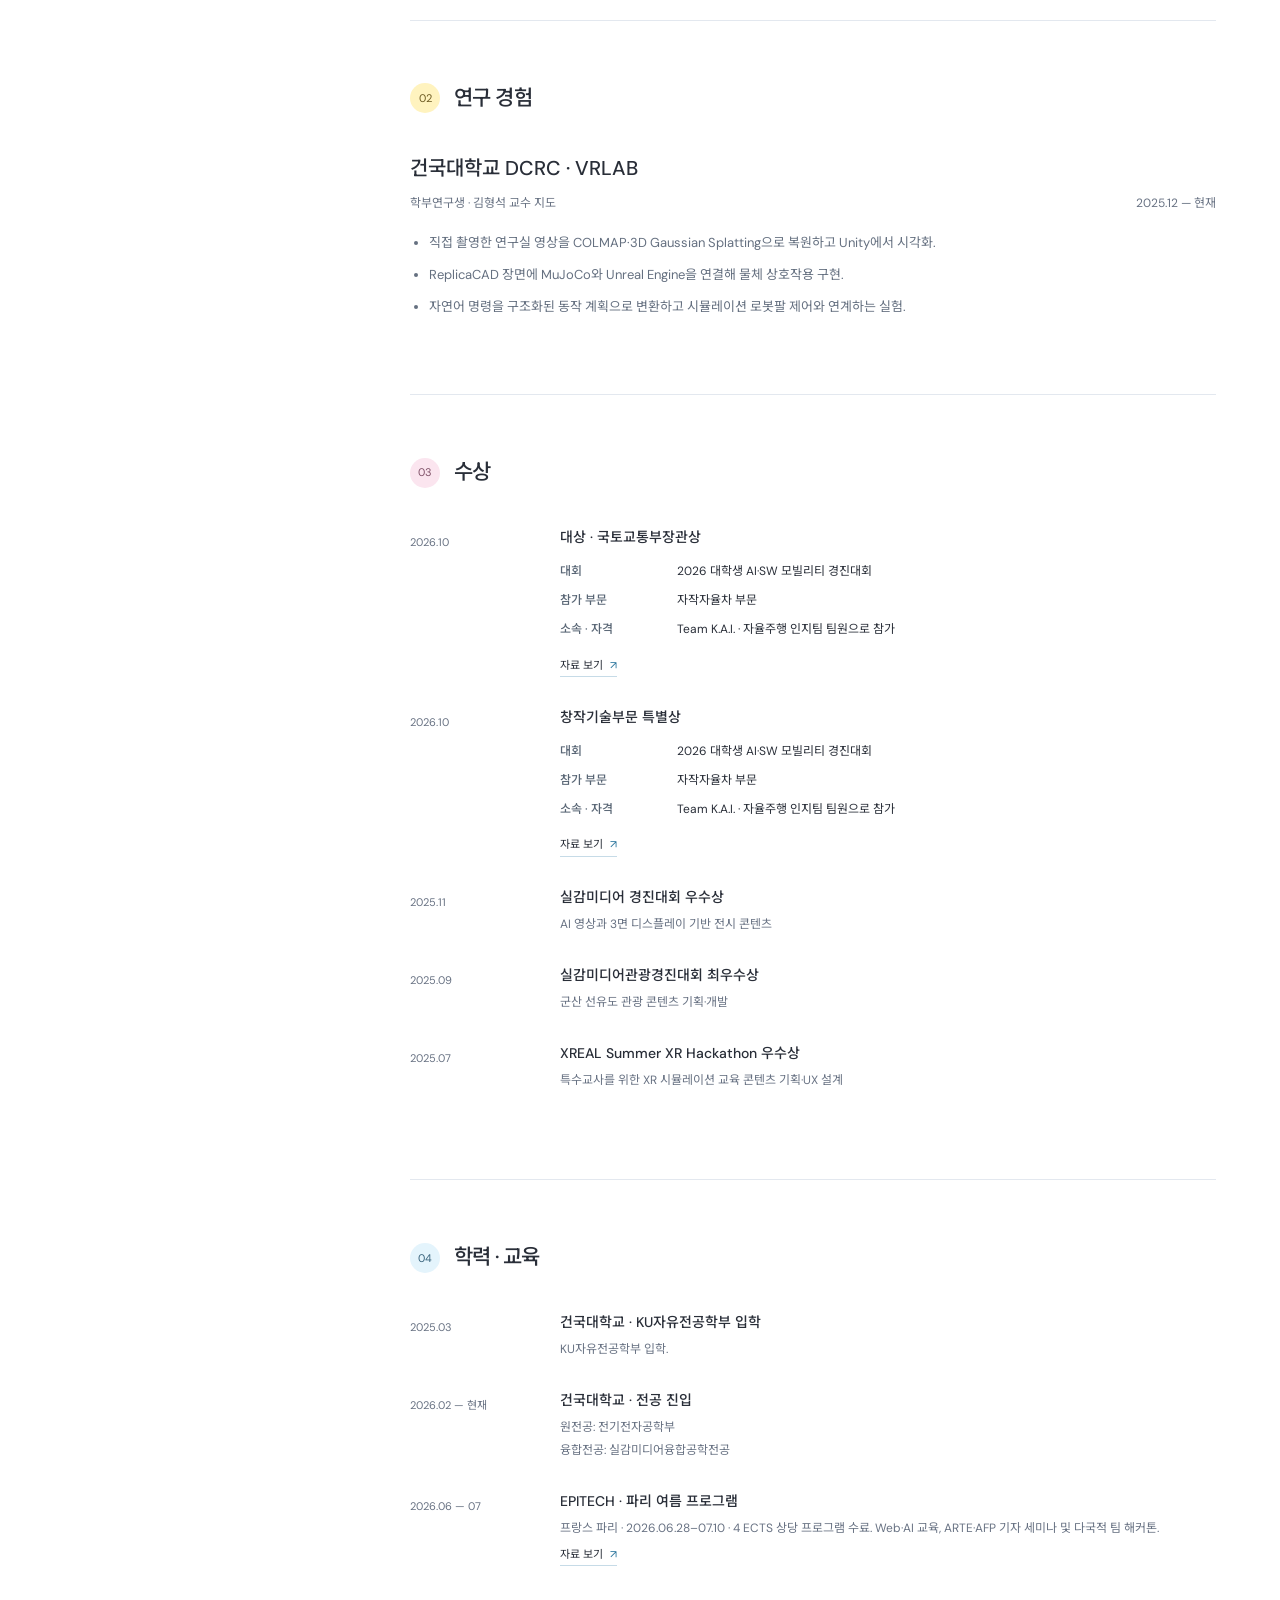
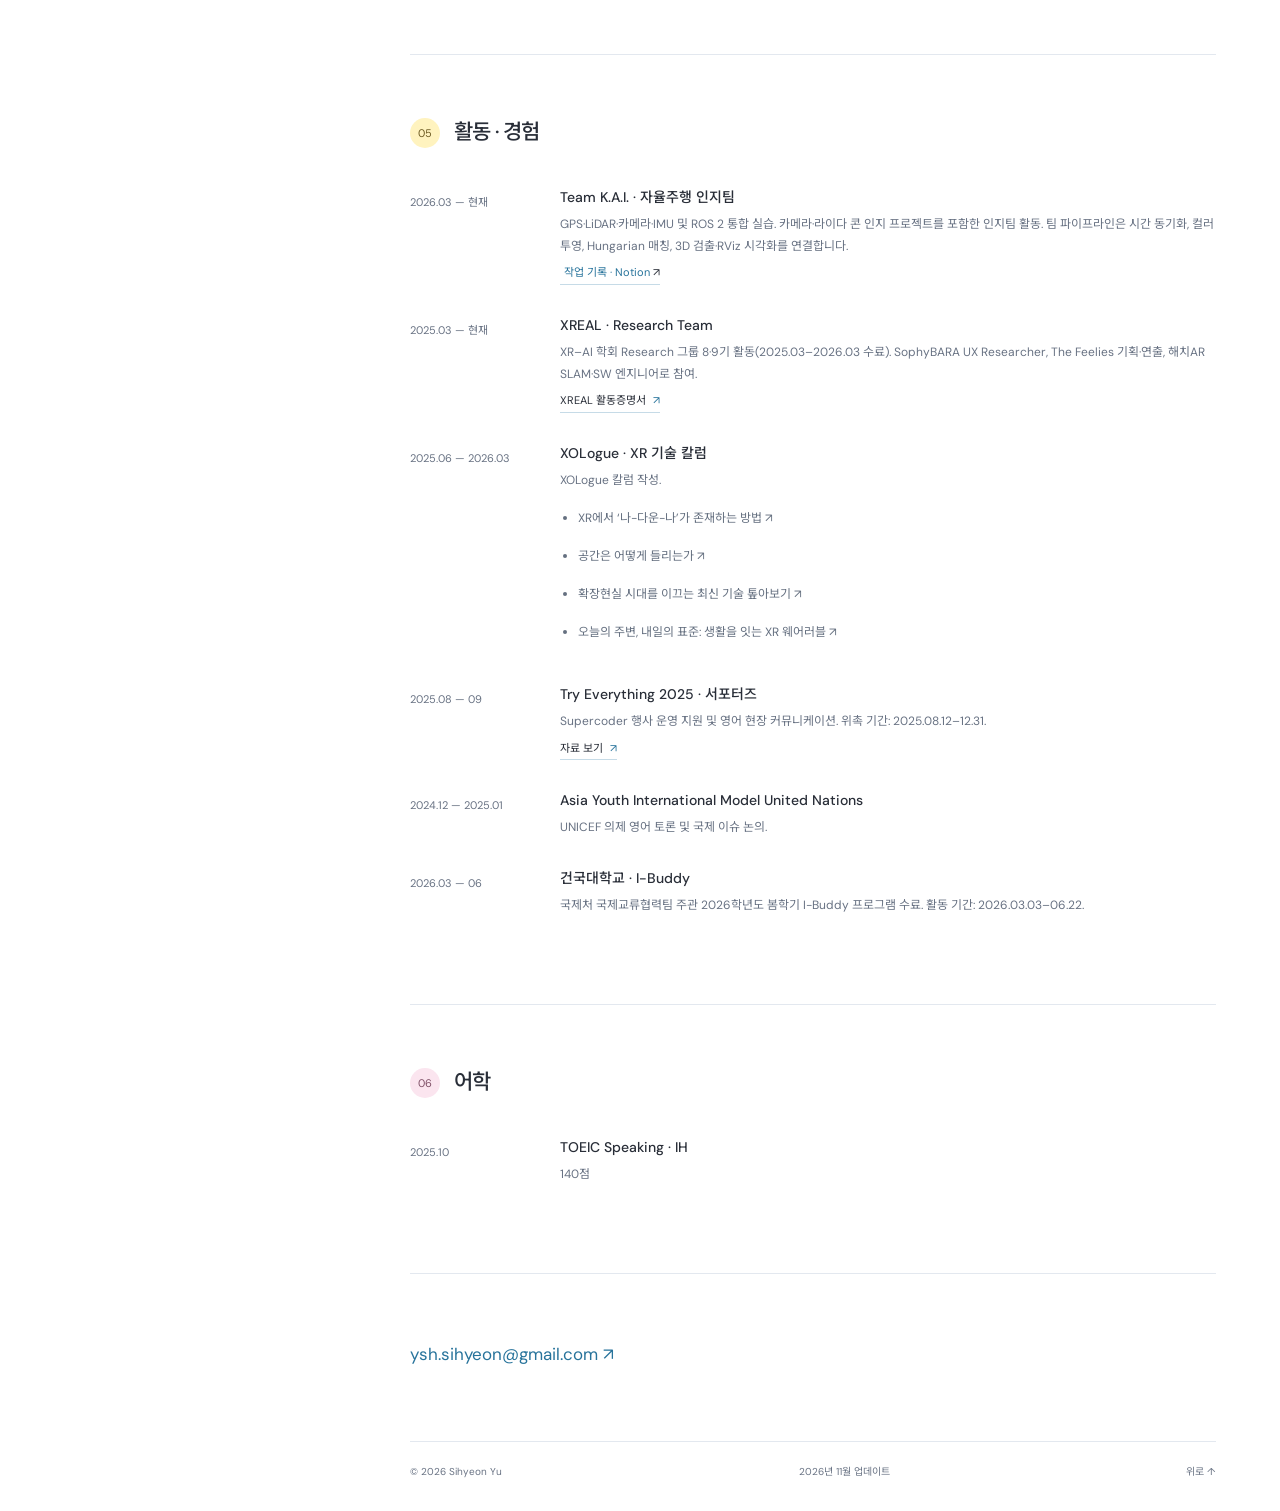
==== commit 601af9ea: "Describe DCRC VRLAB as research experience in both languages" ====
--- a/index.html
+++ b/index.html
@@ -1 +1 @@
-<!doctype html><html lang="ko" data-lang="ko"><head><meta charset="utf-8"><meta name="viewport" content="width=device-width, initial-scale=1"><title>Sihyeon Yu — Research & Selected Work</title><meta name="description" content="Sihyeon Yu — XR, computer vision, and human–AI interaction. Research and selected projects at Konkuk University."><meta name="theme-color" content="#ffffff"><link rel="stylesheet" href="style.css"><script src="app.js" defer></script></head><body><a class="skip" href="#main"><span class="i18n "><span lang="ko">본문 바로가기</span><span lang="en">Skip to content</span></span></a><div class="shell"><aside><a class="wordmark" href="#about">ysh<span>·</span></a><div class="identity"><h1 class="i18n "><span lang="ko">유시현</span><span lang="en">Sihyeon Yu</span></h1><p class="name-secondary"><span class="i18n "><span lang="ko">Sihyeon Yu</span><span lang="en">유시현</span></span></p><p><span class="i18n "><span lang="ko">건국대학교<br>전기전자공학 · 실감미디어</span><span lang="en">Konkuk University<br>Engineering & Immersive Media</span></span></p></div><nav aria-label="Sections"><a href="#about"><span class="i18n "><span lang="ko">소개</span><span lang="en">About</span></span></a><a href="#projects"><span class="i18n "><span lang="ko">프로젝트</span><span lang="en">Projects</span></span></a><a href="#research"><span class="i18n "><span lang="ko">연구</span><span lang="en">Research</span></span></a><a href="#awards"><span class="i18n "><span lang="ko">수상</span><span lang="en">Awards</span></span></a><a href="#education"><span class="i18n "><span lang="ko">학력·교육</span><span lang="en">Education</span></span></a><a href="#activities"><span class="i18n"><span lang="ko">활동·경험</span><span lang="en">Activities &amp; experience</span></span></a><a href="#languages"><span class="i18n"><span lang="ko">어학</span><span lang="en">Languages</span></span></a></nav><div class="aside-bottom"><a class="email" href="mailto:ysh.sihyeon@gmail.com">ysh.sihyeon@gmail.com ↗</a><div class="links"><a href="assets/cv-ko.pdf" target="_blank" rel="noopener"><span class="i18n "><span lang="ko">CV 다운로드 ↧</span><span lang="en">CV PDF · Korean ↧</span></span> <span aria-hidden="true">↗</span></a></div><small>SEOUL, SOUTH KOREA</small></div></aside><main id="main"><header><div class="language" aria-label="Language"><button type="button" data-language="ko" aria-pressed="true">KO</button><span>/</span><button type="button" data-language="en" aria-pressed="false">EN</button></div></header><section id="about" class="intro"><h2 class="i18n "><span lang="ko">XR·AI·센싱으로<br><em>새로운 경험을 설계합니다.</em></span><span lang="en">Designing new experiences<br><em>with XR, AI,<br>and sensing.</em></span></h2><p class="i18n intro-description"><span lang="ko">안녕하세요, 유시현입니다. 센싱 기술과 인터랙티브 시스템을 통해 사람의 인식과 경험을 확장하는 방법을 탐구합니다.</span><span lang="en">Hi, I’m Sihyeon. I explore how sensing technologies and interactive systems can extend the way we perceive and experience the world.</span></p><p class="i18n "><span lang="ko">건국대학교에서 전기전자공학과 실감미디어공학을 공부하고 있습니다.</span><span lang="en">I study Electrical & Electronic Engineering and Immersive Media Engineering at Konkuk University.</span></p><div class="interests"><span>Extended Reality</span><span>Computer Vision</span><span>Human–AI Interaction</span></div></section><section id="projects"><div class="section-head"><span class="number">01</span><h2 class="i18n "><span lang="ko">프로젝트</span><span lang="en">Projects</span></h2></div><article class="project" id="project-firesight"><div class="project-image firesight"><a href="project-firesight.html" aria-label="FiresightAR"><img src="assets/firesight-fire360-1.png" alt="FiresightAR" loading="lazy"></a></div><div class="project-info"><div class="project-meta"><span>01 / THERMAL VISION · AR</span><time>2025 — PRESENT</time></div><a href="project-firesight.html"><h3 class="i18n "><span lang="ko">FiresightAR</span><span lang="en">FiresightAR</span></h3></a><p class="i18n project-subtitle"><span lang="ko">농연 속에서도 주변을 인식할 수 있도록.</span><span lang="en">Making surroundings legible in low visibility.</span></p><p class="i18n "><span lang="ko">소방관의 구조물·장애물 인식을 돕는 열화상 기반 AR 시스템. 센서 퓨전, 캘리브레이션, 컴퓨터 비전을 담당합니다.</span><span lang="en">A thermal-imaging AR system for firefighter situational awareness. My work focuses on sensor fusion, calibration, and computer vision.</span></p><a class="project-open" href="project-firesight.html"><span class="i18n "><span lang="ko">프로젝트 자세히 보기 →</span><span lang="en">Explore project →</span></span></a></div></article><article class="project" id="project-loupe"><div class="project-image loupe"><a href="project-loupe.html" aria-label="Loupe"><img src="assets/loupe.png" alt="Loupe" loading="lazy"></a></div><div class="project-info"><div class="project-meta"><span>02 / HUMAN–AI INTERACTION · JOURNALISM</span><time>2026.07</time></div><a href="project-loupe.html"><h3 class="i18n "><span lang="ko">Loupe</span><span lang="en">Loupe</span></h3></a><p class="i18n project-subtitle"><span lang="ko">의심을 드러내고, 판단은 기자에게.</span><span lang="en">Highlight doubt. Preserve human judgment.</span></p><p class="i18n "><span lang="ko">기사와 번역의 의심 구간을 AI로 교차 검증하고 근거를 제시하는 저널리즘 지원 도구. 서비스 기획, UX/UI 설계 및 개발을 담당했습니다.</span><span lang="en">A journalism tool that cross-checks articles and translations with AI and surfaces evidence for review. I worked on service planning, UX/UI design, and development.</span></p><a class="project-open" href="project-loupe.html"><span class="i18n "><span lang="ko">프로젝트 자세히 보기 →</span><span lang="en">Explore project →</span></span></a></div></article><article class="project" id="project-sophybara"><div class="project-image sophybara"><a href="project-sophybara.html" aria-label="SophyBARA"><img src="assets/sophybara.png" alt="SophyBARA" loading="lazy"></a></div><div class="project-info"><div class="project-meta"><span>03 / MULTI-AGENT AI · PHILOSOPHY</span><time>2025.07 — 2026.05</time></div><a href="project-sophybara.html"><h3 class="i18n "><span lang="ko">SophyBARA</span><span lang="en">SophyBARA</span></h3></a><p class="i18n project-subtitle"><span lang="ko">일상의 고민에서 시작하는 철학적 대화.</span><span lang="en">Everyday questions. Philosophical perspectives.</span></p><p class="i18n "><span lang="ko">카피바라 철학자 AI 에이전트와 대화하고 토론에 참여하는 시스템. 시스템 기획·구현에 참여하고 Martin Puchner 교수와의 협력을 주도했습니다.</span><span lang="en">A participatory debate system with capybara philosopher agents. I contributed to system planning and implementation, and led collaboration with Professor Martin Puchner.</span></p><a class="project-open" href="project-sophybara.html"><span class="i18n "><span lang="ko">프로젝트 자세히 보기 →</span><span lang="en">Explore project →</span></span></a></div></article><article class="project" id="project-meeting-you"><div class="project-image meeting-you"><a href="project-meeting-you.html" aria-label="Meeting You"><img src="assets/meeting-you-poster.jpg" alt="Meeting You" loading="lazy"></a></div><div class="project-info"><div class="project-meta"><span>04 / IMMERSIVE STORYTELLING · GENERATIVE AI</span><time>2025</time></div><a href="project-meeting-you.html"><h3 class="i18n "><span lang="ko">너를 만나,</span><span lang="en">Meeting You</span></h3></a><p class="i18n project-subtitle"><span lang="ko">세 개의 화면으로 펼치는 만남과 회복.</span><span lang="en">An encounter unfolding across three screens.</span></p><p class="i18n "><span lang="ko">군산 선유도의 오룡묘 설화를 현대적으로 재해석한 실감미디어 팀 프로젝트. 생성형 AI 영상과 3면 디스플레이로 감정의 흐름을 공간으로 확장합니다.</span><span lang="en">A team-created immersive work reinterpreting the Oryongmyo folktale of Seonyudo, Gunsan. Generative AI animation and a three-screen display translate an emotional narrative into spatial experience.</span></p><a class="project-open" href="project-meeting-you.html"><span class="i18n "><span lang="ko">프로젝트 자세히 보기 →</span><span lang="en">Explore project →</span></span></a></div></article></section><section id="research"><div class="section-head"><span class="number">02</span><h2 class="i18n "><span lang="ko">연구 경험</span><span lang="en">Research experience</span></h2></div><h3 class="i18n "><span lang="ko">건국대학교 DCRC · VRLAB</span><span lang="en">DCRC · VRLAB, Konkuk University</span></h3><div class="row-meta"><span class="i18n "><span lang="ko">학부연구생 · 김형석 교수 지도</span><span lang="en">Undergraduate Research Intern · Advisor: Prof. Hyungseok Kim</span></span><time>2025.12 — <span class="i18n "><span lang="ko">현재</span><span lang="en">Present</span></span></time></div><ul><li><span class="i18n "><span lang="ko">직접 촬영한 연구실 영상을 COLMAP·3D Gaussian Splatting으로 복원하고 Unity에서 시각화.</span><span lang="en">Reconstructed self-captured lab footage with COLMAP and 3D Gaussian Splatting, visualized in Unity.</span></span></li><li><span class="i18n "><span lang="ko">ReplicaCAD 장면에 MuJoCo와 Unreal Engine을 연결해 물체 상호작용 구현.</span><span lang="en">Connected MuJoCo physics simulation and Unreal Engine with ReplicaCAD scenes for object interaction.</span></span></li><li><span class="i18n "><span lang="ko">자연어 명령을 구조화된 동작 계획으로 변환하고 시뮬레이션 로봇팔 제어와 연계하는 실험.</span><span lang="en">Explored translating natural-language instructions into structured action plans for a simulated robotic arm.</span></span></li></ul></section><section id="awards"><div class="section-head"><span class="number">03</span><h2 class="i18n "><span lang="ko">수상</span><span lang="en">Awards</span></h2></div><div class="timeline-entry"><time>2026.10</time><div><h3 class="i18n "><span lang="ko">대상 · 국토교통부장관상</span><span lang="en">Grand Prize · Minister’s Award</span></h3><dl class="award-facts"><div><dt><span class="i18n"><span lang="ko">대회</span><span lang="en">Competition</span></span></dt><dd><span class="i18n"><span lang="ko">2026 대학생 AI·SW 모빌리티 경진대회</span><span lang="en">2026 University AI & SW Mobility Competition</span></span></dd></div><div><dt><span class="i18n"><span lang="ko">참가 부문</span><span lang="en">Category</span></span></dt><dd><span class="i18n"><span lang="ko">자작자율차 부문</span><span lang="en">Autonomous Vehicle Category</span></span></dd></div><div><dt><span class="i18n"><span lang="ko">소속 · 자격</span><span lang="en">Team & participation</span></span></dt><dd><span class="i18n"><span lang="ko">Team K.A.I. · 자율주행 인지팀 팀원으로 참가</span><span lang="en">Team K.A.I. · Participated as a member of the autonomous-driving perception team</span></span></dd></div></dl><div class="links"><a href="assets/grand-prize.pdf" target="_blank" rel="noopener"><span class="i18n "><span lang="ko">자료 보기</span><span lang="en">View document</span></span> <span aria-hidden="true">↗</span></a></div></div></div><div class="timeline-entry"><time>2026.10</time><div><h3 class="i18n "><span lang="ko">창작기술부문 특별상</span><span lang="en">Special Award · Creative Technology</span></h3><dl class="award-facts"><div><dt><span class="i18n"><span lang="ko">대회</span><span lang="en">Competition</span></span></dt><dd><span class="i18n"><span lang="ko">2026 대학생 AI·SW 모빌리티 경진대회</span><span lang="en">2026 University AI & SW Mobility Competition</span></span></dd></div><div><dt><span class="i18n"><span lang="ko">참가 부문</span><span lang="en">Category</span></span></dt><dd><span class="i18n"><span lang="ko">자작자율차 부문</span><span lang="en">Autonomous Vehicle Category</span></span></dd></div><div><dt><span class="i18n"><span lang="ko">소속 · 자격</span><span lang="en">Team & participation</span></span></dt><dd><span class="i18n"><span lang="ko">Team K.A.I. · 자율주행 인지팀 팀원으로 참가</span><span lang="en">Team K.A.I. · Participated as a member of the autonomous-driving perception team</span></span></dd></div></dl><div class="links"><a href="assets/special-award.pdf" target="_blank" rel="noopener"><span class="i18n "><span lang="ko">자료 보기</span><span lang="en">View document</span></span> <span aria-hidden="true">↗</span></a></div></div></div><div class="timeline-entry"><time>2025.11</time><div><h3 class="i18n "><span lang="ko">실감미디어 경진대회 우수상</span><span lang="en">Excellence Award · Immersive Media Competition</span></h3><p class="i18n "><span lang="ko">AI 영상과 3면 디스플레이 기반 전시 콘텐츠</span><span lang="en">Exhibition content combining AI video and three-screen displays</span></p></div></div><div class="timeline-entry"><time>2025.09</time><div><h3 class="i18n "><span lang="ko">실감미디어관광경진대회 최우수상</span><span lang="en">Top Excellence Award · Immersive Tourism Competition</span></h3><p class="i18n "><span lang="ko">군산 선유도 관광 콘텐츠 기획·개발</span><span lang="en">Immersive tourism content for Seonyudo, Gunsan</span></p></div></div><div class="timeline-entry"><time>2025.07</time><div><h3 class="i18n "><span lang="ko">XREAL Summer XR Hackathon 우수상</span><span lang="en">Excellence Award · XREAL Summer XR Hackathon</span></h3><p class="i18n "><span lang="ko">특수교사를 위한 XR 시뮬레이션 교육 콘텐츠 기획·UX 설계</span><span lang="en">Concept and UX design for XR simulation training for special-education teachers</span></p></div></div></section><section id="education"><div class="section-head"><span class="number">04</span><h2 class="i18n "><span lang="ko">학력 · 교육</span><span lang="en">Education</span></h2></div><div class="timeline-entry"><time>2025.03</time><div><h3 class="i18n "><span lang="ko">건국대학교 · KU자유전공학부 입학</span><span lang="en">Konkuk University · Admission</span></h3><p class="i18n "><span lang="ko">KU자유전공학부 입학.</span><span lang="en">Entered the KU Division of Open Major.</span></p></div></div><div class="timeline-entry"><time>2026.02 — <span class="i18n "><span lang="ko">현재</span><span lang="en">Present</span></span></time><div><h3 class="i18n "><span lang="ko">건국대학교 · 전공 진입</span><span lang="en">Konkuk University · Major declaration</span></h3><p class="i18n "><span lang="ko">원전공: 전기전자공학부<br>융합전공: 실감미디어융합공학전공</span><span lang="en">Primary major: Electrical & Electronic Engineering<br>Convergence major: Immersive Media Convergence Engineering</span></p></div></div><div class="timeline-entry"><time>2026.06 — 07</time><div><h3 class="i18n "><span lang="ko">EPITECH · 파리 여름 프로그램</span><span lang="en">EPITECH · Summer School Program MED’IA</span></h3><p class="i18n "><span lang="ko">프랑스 파리 · 2026.06.28–07.10 · 4 ECTS 상당 프로그램 수료. Web·AI 교육, ARTE·AFP 기자 세미나 및 다국적 팀 해커톤.</span><span lang="en">Paris, France · June 28–July 10, 2026 · Completed a program equivalent to 4 ECTS, with Web/AI coursework, ARTE/AFP journalist seminars, and a multinational hackathon.</span></p><div class="links"><a href="assets/epitech.pdf" target="_blank" rel="noopener"><span class="i18n "><span lang="ko">자료 보기</span><span lang="en">View document</span></span> <span aria-hidden="true">↗</span></a></div></div></div></section><section id="activities"><div class="section-head"><span class="number">05</span><h2 class="i18n "><span lang="ko">활동 · 경험</span><span lang="en">Activities & experience</span></h2></div><div class="timeline-entry"><time>2026.03 — <span class="i18n "><span lang="ko">현재</span><span lang="en">Present</span></span></time><div><h3 class="i18n "><span lang="ko">Team K.A.I. · 자율주행 인지팀</span><span lang="en">Team K.A.I. · Autonomous Driving Perception</span></h3><p class="i18n "><span lang="ko">GPS·LiDAR·카메라·IMU 및 ROS 2 통합 실습. 카메라·라이다 콘 인지 프로젝트를 포함한 인지팀 활동. 팀 파이프라인은 시간 동기화, 컬러 투영, Hungarian 매칭, 3D 검출·RViz 시각화를 연결합니다.</span><span lang="en">Perception-team activities including camera–LiDAR cone perception, GPS, IMU, and ROS 2 integration. The team pipeline connects time synchronization, color projection, Hungarian matching, 3D detection, and RViz visualization.</span></p><div class="links"><a href="https://woolly-echo-3a0.notion.site/Team-K-A-I-41c62871a58b81adb39cfa6b3e84cd12" data-href-ko="https://woolly-echo-3a0.notion.site/Team-K-A-I-41c62871a58b81adb39cfa6b3e84cd12" data-href-en="https://woolly-echo-3a0.notion.site/41c62871a58b8111a501d14661b93fd1" target="_blank" rel="noopener"><span class="i18n "><span lang="ko">작업 기록 · Notion</span><span lang="en">Work archive · Notion</span></span> ↗</a></div></div></div><div class="timeline-entry"><time>2025.03 — <span class="i18n "><span lang="ko">현재</span><span lang="en">Present</span></span></time><div><h3 class="i18n "><span lang="ko">XREAL · Research Team</span><span lang="en">XREAL · Research Team</span></h3><p class="i18n "><span lang="ko">XR–AI 학회 Research 그룹 8·9기 활동(2025.03–2026.03 수료). SophyBARA UX Researcher, The Feelies 기획·연출, 해치AR SLAM·SW 엔지니어로 참여.</span><span lang="en">Completed the 8th and 9th cohorts of the XR–AI society’s Research group (March 2025–March 2026). Roles: UX Researcher for SophyBARA; planning and direction for The Feelies; SLAM and software engineering for HaechiAR.</span></p><div class="links"><a href="assets/xreal-certificate.pdf" target="_blank" rel="noopener"><span class="i18n "><span lang="ko">XREAL 활동증명서</span><span lang="en">XREAL certificate</span></span> <span aria-hidden="true">↗</span></a></div></div></div><div class="timeline-entry"><time>2025.06 — 2026.03</time><div><h3 class="i18n "><span lang="ko">XOLogue · XR 기술 칼럼</span><span lang="en">XOLogue · XR Technology Writing</span></h3><p class="i18n "><span lang="ko">XOLogue 칼럼 작성.</span><span lang="en">Authored columns for XOLogue (articles in Korean).</span></p><ul class="article-list"><li><a href="https://xreal-workspace.notion.site/XR-30b2f785f2b380088a51df5fa730dd9c" target="_blank" rel="noopener">XR에서 ‘나-다운-나’가 존재하는 방법 ↗</a></li><li><a href="https://xreal-workspace.notion.site/2e22f785f2b38024abeef86619f913fe" target="_blank" rel="noopener">공간은 어떻게 들리는가 ↗</a></li><li><a href="https://xreal-workspace.notion.site/2b02f785f2b380498c94efb745d6299e" target="_blank" rel="noopener">확장현실 시대를 이끄는 최신 기술 톺아보기 ↗</a></li><li><a href="https://xreal-workspace.notion.site/XR-2772f785f2b380b4a232c908086a0914" target="_blank" rel="noopener">오늘의 주변, 내일의 표준: 생활을 잇는 XR 웨어러블 ↗</a></li></ul></div></div><div class="timeline-entry"><time>2025.08 — 09</time><div><h3 class="i18n "><span lang="ko">Try Everything 2025 · 서포터즈</span><span lang="en">Try Everything 2025 · Supporter</span></h3><p class="i18n "><span lang="ko">Supercoder 행사 운영 지원 및 영어 현장 커뮤니케이션. 위촉 기간: 2025.08.12–12.31.</span><span lang="en">Supported Supercoder event operations and on-site English communication. Appointment period: Aug 12–Dec 31, 2025.</span></p><div class="links"><a href="assets/try-everything.pdf" target="_blank" rel="noopener"><span class="i18n "><span lang="ko">자료 보기</span><span lang="en">View document</span></span> <span aria-hidden="true">↗</span></a></div></div></div><div class="timeline-entry"><time>2024.12 — 2025.01</time><div><h3 class="i18n "><span lang="ko">Asia Youth International Model United Nations</span><span lang="en">Asia Youth International Model United Nations</span></h3><p class="i18n "><span lang="ko">UNICEF 의제 영어 토론 및 국제 이슈 논의.</span><span lang="en">English-language debate on UNICEF agendas and international issues.</span></p></div></div><div class="timeline-entry"><time>2026.03 — 06</time><div><h3 class="i18n "><span lang="ko">건국대학교 · I-Buddy</span><span lang="en">Konkuk University · I-Buddy</span></h3><p class="i18n "><span lang="ko">국제처 국제교류협력팀 주관 2026학년도 봄학기 I-Buddy 프로그램 수료. 활동 기간: 2026.03.03–06.22.</span><span lang="en">Completed the Spring 2026 I-Buddy program organized by the International Programs Team, Office of International Affairs. March 3–June 22, 2026.</span></p></div></div></section><section id="languages"><div class="section-head"><span class="number">06</span><h2 class="i18n "><span lang="ko">어학</span><span lang="en">Languages</span></h2></div><div class="timeline-entry"><time>2025.10</time><div><h3 class="i18n "><span lang="ko">TOEIC Speaking · IH</span><span lang="en">TOEIC Speaking · IH</span></h3><p class="i18n "><span lang="ko">140점</span><span lang="en">Score: 140</span></p></div></div></section><footer><a class="contact" href="mailto:ysh.sihyeon@gmail.com">ysh.sihyeon@gmail.com ↗</a><div class="footer-meta"><span>© 2026 Sihyeon Yu</span><span><span class="i18n "><span lang="ko">2026년 11월 업데이트</span><span lang="en">Updated November 2026</span></span></span><a href="#about"><span class="i18n "><span lang="ko">위로 ↑</span><span lang="en">Back to top ↑</span></span></a></div></footer></main></div></body></html>
+<!doctype html><html lang="ko" data-lang="ko"><head><meta charset="utf-8"><meta name="viewport" content="width=device-width, initial-scale=1"><title>Sihyeon Yu — Research & Selected Work</title><meta name="description" content="Sihyeon Yu — XR, computer vision, and human–AI interaction. Research and selected projects at Konkuk University."><meta name="theme-color" content="#ffffff"><link rel="stylesheet" href="style.css"><script src="app.js" defer></script></head><body><a class="skip" href="#main"><span class="i18n "><span lang="ko">본문 바로가기</span><span lang="en">Skip to content</span></span></a><div class="shell"><aside><a class="wordmark" href="#about">ysh<span>·</span></a><div class="identity"><h1 class="i18n "><span lang="ko">유시현</span><span lang="en">Sihyeon Yu</span></h1><p class="name-secondary"><span class="i18n "><span lang="ko">Sihyeon Yu</span><span lang="en">유시현</span></span></p><p><span class="i18n "><span lang="ko">건국대학교<br>전기전자공학 · 실감미디어</span><span lang="en">Konkuk University<br>Engineering & Immersive Media</span></span></p></div><nav aria-label="Sections"><a href="#about"><span class="i18n "><span lang="ko">소개</span><span lang="en">About</span></span></a><a href="#projects"><span class="i18n "><span lang="ko">프로젝트</span><span lang="en">Projects</span></span></a><a href="#research"><span class="i18n "><span lang="ko">연구</span><span lang="en">Research</span></span></a><a href="#awards"><span class="i18n "><span lang="ko">수상</span><span lang="en">Awards</span></span></a><a href="#education"><span class="i18n "><span lang="ko">학력·교육</span><span lang="en">Education</span></span></a><a href="#activities"><span class="i18n"><span lang="ko">활동·경험</span><span lang="en">Activities &amp; experience</span></span></a><a href="#languages"><span class="i18n"><span lang="ko">어학</span><span lang="en">Languages</span></span></a></nav><div class="aside-bottom"><a class="email" href="mailto:ysh.sihyeon@gmail.com">ysh.sihyeon@gmail.com ↗</a><div class="links"><a href="assets/cv-ko.pdf" target="_blank" rel="noopener"><span class="i18n "><span lang="ko">CV 다운로드 ↧</span><span lang="en">CV PDF · Korean ↧</span></span> <span aria-hidden="true">↗</span></a></div><small>SEOUL, SOUTH KOREA</small></div></aside><main id="main"><header><div class="language" aria-label="Language"><button type="button" data-language="ko" aria-pressed="true">KO</button><span>/</span><button type="button" data-language="en" aria-pressed="false">EN</button></div></header><section id="about" class="intro"><h2 class="i18n "><span lang="ko">XR·AI·센싱으로<br><em>새로운 경험을 설계합니다.</em></span><span lang="en">Designing new experiences<br><em>with XR, AI,<br>and sensing.</em></span></h2><p class="i18n intro-description"><span lang="ko">안녕하세요, 유시현입니다. 센싱 기술과 인터랙티브 시스템을 통해 사람의 인식과 경험을 확장하는 방법을 탐구합니다.</span><span lang="en">Hi, I’m Sihyeon. I explore how sensing technologies and interactive systems can extend the way we perceive and experience the world.</span></p><p class="i18n "><span lang="ko">건국대학교에서 전기전자공학과 실감미디어공학을 공부하고 있습니다. DCRC–VRLAB에서 학부연구생으로 연구에 참여한 경험이 있습니다.</span><span lang="en">I study Electrical & Electronic Engineering and Immersive Media Engineering at Konkuk University. I have research experience as an undergraduate intern at DCRC–VRLAB.</span></p><div class="interests"><span>Extended Reality</span><span>Computer Vision</span><span>Human–AI Interaction</span></div></section><section id="projects"><div class="section-head"><span class="number">01</span><h2 class="i18n "><span lang="ko">프로젝트</span><span lang="en">Projects</span></h2></div><article class="project" id="project-firesight"><div class="project-image firesight"><a href="project-firesight.html" aria-label="FiresightAR"><img src="assets/firesight-fire360-1.png" alt="FiresightAR" loading="lazy"></a></div><div class="project-info"><div class="project-meta"><span>01 / THERMAL VISION · AR</span><time>2025 — PRESENT</time></div><a href="project-firesight.html"><h3 class="i18n "><span lang="ko">FiresightAR</span><span lang="en">FiresightAR</span></h3></a><p class="i18n project-subtitle"><span lang="ko">농연 속에서도 주변을 인식할 수 있도록.</span><span lang="en">Making surroundings legible in low visibility.</span></p><p class="i18n "><span lang="ko">소방관의 구조물·장애물 인식을 돕는 열화상 기반 AR 시스템. 센서 퓨전, 캘리브레이션, 컴퓨터 비전을 담당합니다.</span><span lang="en">A thermal-imaging AR system for firefighter situational awareness. My work focuses on sensor fusion, calibration, and computer vision.</span></p><a class="project-open" href="project-firesight.html"><span class="i18n "><span lang="ko">프로젝트 자세히 보기 →</span><span lang="en">Explore project →</span></span></a></div></article><article class="project" id="project-loupe"><div class="project-image loupe"><a href="project-loupe.html" aria-label="Loupe"><img src="assets/loupe.png" alt="Loupe" loading="lazy"></a></div><div class="project-info"><div class="project-meta"><span>02 / HUMAN–AI INTERACTION · JOURNALISM</span><time>2026.07</time></div><a href="project-loupe.html"><h3 class="i18n "><span lang="ko">Loupe</span><span lang="en">Loupe</span></h3></a><p class="i18n project-subtitle"><span lang="ko">의심을 드러내고, 판단은 기자에게.</span><span lang="en">Highlight doubt. Preserve human judgment.</span></p><p class="i18n "><span lang="ko">기사와 번역의 의심 구간을 AI로 교차 검증하고 근거를 제시하는 저널리즘 지원 도구. 서비스 기획, UX/UI 설계 및 개발을 담당했습니다.</span><span lang="en">A journalism tool that cross-checks articles and translations with AI and surfaces evidence for review. I worked on service planning, UX/UI design, and development.</span></p><a class="project-open" href="project-loupe.html"><span class="i18n "><span lang="ko">프로젝트 자세히 보기 →</span><span lang="en">Explore project →</span></span></a></div></article><article class="project" id="project-sophybara"><div class="project-image sophybara"><a href="project-sophybara.html" aria-label="SophyBARA"><img src="assets/sophybara.png" alt="SophyBARA" loading="lazy"></a></div><div class="project-info"><div class="project-meta"><span>03 / MULTI-AGENT AI · PHILOSOPHY</span><time>2025.07 — 2026.05</time></div><a href="project-sophybara.html"><h3 class="i18n "><span lang="ko">SophyBARA</span><span lang="en">SophyBARA</span></h3></a><p class="i18n project-subtitle"><span lang="ko">일상의 고민에서 시작하는 철학적 대화.</span><span lang="en">Everyday questions. Philosophical perspectives.</span></p><p class="i18n "><span lang="ko">카피바라 철학자 AI 에이전트와 대화하고 토론에 참여하는 시스템. 시스템 기획·구현에 참여하고 Martin Puchner 교수와의 협력을 주도했습니다.</span><span lang="en">A participatory debate system with capybara philosopher agents. I contributed to system planning and implementation, and led collaboration with Professor Martin Puchner.</span></p><a class="project-open" href="project-sophybara.html"><span class="i18n "><span lang="ko">프로젝트 자세히 보기 →</span><span lang="en">Explore project →</span></span></a></div></article><article class="project" id="project-meeting-you"><div class="project-image meeting-you"><a href="project-meeting-you.html" aria-label="Meeting You"><img src="assets/meeting-you-poster.jpg" alt="Meeting You" loading="lazy"></a></div><div class="project-info"><div class="project-meta"><span>04 / IMMERSIVE STORYTELLING · GENERATIVE AI</span><time>2025</time></div><a href="project-meeting-you.html"><h3 class="i18n "><span lang="ko">너를 만나,</span><span lang="en">Meeting You</span></h3></a><p class="i18n project-subtitle"><span lang="ko">세 개의 화면으로 펼치는 만남과 회복.</span><span lang="en">An encounter unfolding across three screens.</span></p><p class="i18n "><span lang="ko">군산 선유도의 오룡묘 설화를 현대적으로 재해석한 실감미디어 팀 프로젝트. 생성형 AI 영상과 3면 디스플레이로 감정의 흐름을 공간으로 확장합니다.</span><span lang="en">A team-created immersive work reinterpreting the Oryongmyo folktale of Seonyudo, Gunsan. Generative AI animation and a three-screen display translate an emotional narrative into spatial experience.</span></p><a class="project-open" href="project-meeting-you.html"><span class="i18n "><span lang="ko">프로젝트 자세히 보기 →</span><span lang="en">Explore project →</span></span></a></div></article></section><section id="research"><div class="section-head"><span class="number">02</span><h2 class="i18n "><span lang="ko">연구 경험</span><span lang="en">Research experience</span></h2></div><h3 class="i18n "><span lang="ko">건국대학교 DCRC · VRLAB</span><span lang="en">DCRC · VRLAB, Konkuk University</span></h3><div class="row-meta"><span class="i18n "><span lang="ko">학부연구생 · 김형석 교수 지도</span><span lang="en">Undergraduate Research Intern · Advisor: Prof. Hyungseok Kim</span></span><time>2025.12 — <span class="i18n "><span lang="ko">현재</span><span lang="en">Present</span></span></time></div><ul><li><span class="i18n "><span lang="ko">직접 촬영한 연구실 영상을 COLMAP·3D Gaussian Splatting으로 복원하고 Unity에서 시각화.</span><span lang="en">Reconstructed self-captured lab footage with COLMAP and 3D Gaussian Splatting, visualized in Unity.</span></span></li><li><span class="i18n "><span lang="ko">ReplicaCAD 장면에 MuJoCo와 Unreal Engine을 연결해 물체 상호작용 구현.</span><span lang="en">Connected MuJoCo physics simulation and Unreal Engine with ReplicaCAD scenes for object interaction.</span></span></li><li><span class="i18n "><span lang="ko">자연어 명령을 구조화된 동작 계획으로 변환하고 시뮬레이션 로봇팔 제어와 연계하는 실험.</span><span lang="en">Explored translating natural-language instructions into structured action plans for a simulated robotic arm.</span></span></li></ul></section><section id="awards"><div class="section-head"><span class="number">03</span><h2 class="i18n "><span lang="ko">수상</span><span lang="en">Awards</span></h2></div><div class="timeline-entry"><time>2026.10</time><div><h3 class="i18n "><span lang="ko">대상 · 국토교통부장관상</span><span lang="en">Grand Prize · Minister’s Award</span></h3><dl class="award-facts"><div><dt><span class="i18n"><span lang="ko">대회</span><span lang="en">Competition</span></span></dt><dd><span class="i18n"><span lang="ko">2026 대학생 AI·SW 모빌리티 경진대회</span><span lang="en">2026 University AI & SW Mobility Competition</span></span></dd></div><div><dt><span class="i18n"><span lang="ko">참가 부문</span><span lang="en">Category</span></span></dt><dd><span class="i18n"><span lang="ko">자작자율차 부문</span><span lang="en">Autonomous Vehicle Category</span></span></dd></div><div><dt><span class="i18n"><span lang="ko">소속 · 자격</span><span lang="en">Team & participation</span></span></dt><dd><span class="i18n"><span lang="ko">Team K.A.I. · 자율주행 인지팀 팀원으로 참가</span><span lang="en">Team K.A.I. · Participated as a member of the autonomous-driving perception team</span></span></dd></div></dl><div class="links"><a href="assets/grand-prize.pdf" target="_blank" rel="noopener"><span class="i18n "><span lang="ko">자료 보기</span><span lang="en">View document</span></span> <span aria-hidden="true">↗</span></a></div></div></div><div class="timeline-entry"><time>2026.10</time><div><h3 class="i18n "><span lang="ko">창작기술부문 특별상</span><span lang="en">Special Award · Creative Technology</span></h3><dl class="award-facts"><div><dt><span class="i18n"><span lang="ko">대회</span><span lang="en">Competition</span></span></dt><dd><span class="i18n"><span lang="ko">2026 대학생 AI·SW 모빌리티 경진대회</span><span lang="en">2026 University AI & SW Mobility Competition</span></span></dd></div><div><dt><span class="i18n"><span lang="ko">참가 부문</span><span lang="en">Category</span></span></dt><dd><span class="i18n"><span lang="ko">자작자율차 부문</span><span lang="en">Autonomous Vehicle Category</span></span></dd></div><div><dt><span class="i18n"><span lang="ko">소속 · 자격</span><span lang="en">Team & participation</span></span></dt><dd><span class="i18n"><span lang="ko">Team K.A.I. · 자율주행 인지팀 팀원으로 참가</span><span lang="en">Team K.A.I. · Participated as a member of the autonomous-driving perception team</span></span></dd></div></dl><div class="links"><a href="assets/special-award.pdf" target="_blank" rel="noopener"><span class="i18n "><span lang="ko">자료 보기</span><span lang="en">View document</span></span> <span aria-hidden="true">↗</span></a></div></div></div><div class="timeline-entry"><time>2025.11</time><div><h3 class="i18n "><span lang="ko">실감미디어 경진대회 우수상</span><span lang="en">Excellence Award · Immersive Media Competition</span></h3><p class="i18n "><span lang="ko">AI 영상과 3면 디스플레이 기반 전시 콘텐츠</span><span lang="en">Exhibition content combining AI video and three-screen displays</span></p></div></div><div class="timeline-entry"><time>2025.09</time><div><h3 class="i18n "><span lang="ko">실감미디어관광경진대회 최우수상</span><span lang="en">Top Excellence Award · Immersive Tourism Competition</span></h3><p class="i18n "><span lang="ko">군산 선유도 관광 콘텐츠 기획·개발</span><span lang="en">Immersive tourism content for Seonyudo, Gunsan</span></p></div></div><div class="timeline-entry"><time>2025.07</time><div><h3 class="i18n "><span lang="ko">XREAL Summer XR Hackathon 우수상</span><span lang="en">Excellence Award · XREAL Summer XR Hackathon</span></h3><p class="i18n "><span lang="ko">특수교사를 위한 XR 시뮬레이션 교육 콘텐츠 기획·UX 설계</span><span lang="en">Concept and UX design for XR simulation training for special-education teachers</span></p></div></div></section><section id="education"><div class="section-head"><span class="number">04</span><h2 class="i18n "><span lang="ko">학력 · 교육</span><span lang="en">Education</span></h2></div><div class="timeline-entry"><time>2025.03</time><div><h3 class="i18n "><span lang="ko">건국대학교 · KU자유전공학부 입학</span><span lang="en">Konkuk University · Admission</span></h3><p class="i18n "><span lang="ko">KU자유전공학부 입학.</span><span lang="en">Entered the KU Division of Open Major.</span></p></div></div><div class="timeline-entry"><time>2026.02 — <span class="i18n "><span lang="ko">현재</span><span lang="en">Present</span></span></time><div><h3 class="i18n "><span lang="ko">건국대학교 · 전공 진입</span><span lang="en">Konkuk University · Major declaration</span></h3><p class="i18n "><span lang="ko">원전공: 전기전자공학부<br>융합전공: 실감미디어융합공학전공</span><span lang="en">Primary major: Electrical & Electronic Engineering<br>Convergence major: Immersive Media Convergence Engineering</span></p></div></div><div class="timeline-entry"><time>2026.06 — 07</time><div><h3 class="i18n "><span lang="ko">EPITECH · 파리 여름 프로그램</span><span lang="en">EPITECH · Summer School Program MED’IA</span></h3><p class="i18n "><span lang="ko">프랑스 파리 · 2026.06.28–07.10 · 4 ECTS 상당 프로그램 수료. Web·AI 교육, ARTE·AFP 기자 세미나 및 다국적 팀 해커톤.</span><span lang="en">Paris, France · June 28–July 10, 2026 · Completed a program equivalent to 4 ECTS, with Web/AI coursework, ARTE/AFP journalist seminars, and a multinational hackathon.</span></p><div class="links"><a href="assets/epitech.pdf" target="_blank" rel="noopener"><span class="i18n "><span lang="ko">자료 보기</span><span lang="en">View document</span></span> <span aria-hidden="true">↗</span></a></div></div></div></section><section id="activities"><div class="section-head"><span class="number">05</span><h2 class="i18n "><span lang="ko">활동 · 경험</span><span lang="en">Activities & experience</span></h2></div><div class="timeline-entry"><time>2026.03 — <span class="i18n "><span lang="ko">현재</span><span lang="en">Present</span></span></time><div><h3 class="i18n "><span lang="ko">Team K.A.I. · 자율주행 인지팀</span><span lang="en">Team K.A.I. · Autonomous Driving Perception</span></h3><p class="i18n "><span lang="ko">GPS·LiDAR·카메라·IMU 및 ROS 2 통합 실습. 카메라·라이다 콘 인지 프로젝트를 포함한 인지팀 활동. 팀 파이프라인은 시간 동기화, 컬러 투영, Hungarian 매칭, 3D 검출·RViz 시각화를 연결합니다.</span><span lang="en">Perception-team activities including camera–LiDAR cone perception, GPS, IMU, and ROS 2 integration. The team pipeline connects time synchronization, color projection, Hungarian matching, 3D detection, and RViz visualization.</span></p><div class="links"><a href="https://woolly-echo-3a0.notion.site/Team-K-A-I-41c62871a58b81adb39cfa6b3e84cd12" data-href-ko="https://woolly-echo-3a0.notion.site/Team-K-A-I-41c62871a58b81adb39cfa6b3e84cd12" data-href-en="https://woolly-echo-3a0.notion.site/41c62871a58b8111a501d14661b93fd1" target="_blank" rel="noopener"><span class="i18n "><span lang="ko">작업 기록 · Notion</span><span lang="en">Work archive · Notion</span></span> ↗</a></div></div></div><div class="timeline-entry"><time>2025.03 — <span class="i18n "><span lang="ko">현재</span><span lang="en">Present</span></span></time><div><h3 class="i18n "><span lang="ko">XREAL · Research Team</span><span lang="en">XREAL · Research Team</span></h3><p class="i18n "><span lang="ko">XR–AI 학회 Research 그룹 8·9기 활동(2025.03–2026.03 수료). SophyBARA UX Researcher, The Feelies 기획·연출, 해치AR SLAM·SW 엔지니어로 참여.</span><span lang="en">Completed the 8th and 9th cohorts of the XR–AI society’s Research group (March 2025–March 2026). Roles: UX Researcher for SophyBARA; planning and direction for The Feelies; SLAM and software engineering for HaechiAR.</span></p><div class="links"><a href="assets/xreal-certificate.pdf" target="_blank" rel="noopener"><span class="i18n "><span lang="ko">XREAL 활동증명서</span><span lang="en">XREAL certificate</span></span> <span aria-hidden="true">↗</span></a></div></div></div><div class="timeline-entry"><time>2025.06 — 2026.03</time><div><h3 class="i18n "><span lang="ko">XOLogue · XR 기술 칼럼</span><span lang="en">XOLogue · XR Technology Writing</span></h3><p class="i18n "><span lang="ko">XOLogue 칼럼 작성.</span><span lang="en">Authored columns for XOLogue (articles in Korean).</span></p><ul class="article-list"><li><a href="https://xreal-workspace.notion.site/XR-30b2f785f2b380088a51df5fa730dd9c" target="_blank" rel="noopener">XR에서 ‘나-다운-나’가 존재하는 방법 ↗</a></li><li><a href="https://xreal-workspace.notion.site/2e22f785f2b38024abeef86619f913fe" target="_blank" rel="noopener">공간은 어떻게 들리는가 ↗</a></li><li><a href="https://xreal-workspace.notion.site/2b02f785f2b380498c94efb745d6299e" target="_blank" rel="noopener">확장현실 시대를 이끄는 최신 기술 톺아보기 ↗</a></li><li><a href="https://xreal-workspace.notion.site/XR-2772f785f2b380b4a232c908086a0914" target="_blank" rel="noopener">오늘의 주변, 내일의 표준: 생활을 잇는 XR 웨어러블 ↗</a></li></ul></div></div><div class="timeline-entry"><time>2025.08 — 09</time><div><h3 class="i18n "><span lang="ko">Try Everything 2025 · 서포터즈</span><span lang="en">Try Everything 2025 · Supporter</span></h3><p class="i18n "><span lang="ko">Supercoder 행사 운영 지원 및 영어 현장 커뮤니케이션. 위촉 기간: 2025.08.12–12.31.</span><span lang="en">Supported Supercoder event operations and on-site English communication. Appointment period: Aug 12–Dec 31, 2025.</span></p><div class="links"><a href="assets/try-everything.pdf" target="_blank" rel="noopener"><span class="i18n "><span lang="ko">자료 보기</span><span lang="en">View document</span></span> <span aria-hidden="true">↗</span></a></div></div></div><div class="timeline-entry"><time>2024.12 — 2025.01</time><div><h3 class="i18n "><span lang="ko">Asia Youth International Model United Nations</span><span lang="en">Asia Youth International Model United Nations</span></h3><p class="i18n "><span lang="ko">UNICEF 의제 영어 토론 및 국제 이슈 논의.</span><span lang="en">English-language debate on UNICEF agendas and international issues.</span></p></div></div><div class="timeline-entry"><time>2026.03 — 06</time><div><h3 class="i18n "><span lang="ko">건국대학교 · I-Buddy</span><span lang="en">Konkuk University · I-Buddy</span></h3><p class="i18n "><span lang="ko">국제처 국제교류협력팀 주관 2026학년도 봄학기 I-Buddy 프로그램 수료. 활동 기간: 2026.03.03–06.22.</span><span lang="en">Completed the Spring 2026 I-Buddy program organized by the International Programs Team, Office of International Affairs. March 3–June 22, 2026.</span></p></div></div></section><section id="languages"><div class="section-head"><span class="number">06</span><h2 class="i18n "><span lang="ko">어학</span><span lang="en">Languages</span></h2></div><div class="timeline-entry"><time>2025.10</time><div><h3 class="i18n "><span lang="ko">TOEIC Speaking · IH</span><span lang="en">TOEIC Speaking · IH</span></h3><p class="i18n "><span lang="ko">140점</span><span lang="en">Score: 140</span></p></div></div></section><footer><a class="contact" href="mailto:ysh.sihyeon@gmail.com">ysh.sihyeon@gmail.com ↗</a><div class="footer-meta"><span>© 2026 Sihyeon Yu</span><span><span class="i18n "><span lang="ko">2026년 11월 업데이트</span><span lang="en">Updated November 2026</span></span></span><a href="#about"><span class="i18n "><span lang="ko">위로 ↑</span><span lang="en">Back to top ↑</span></span></a></div></footer></main></div></body></html>
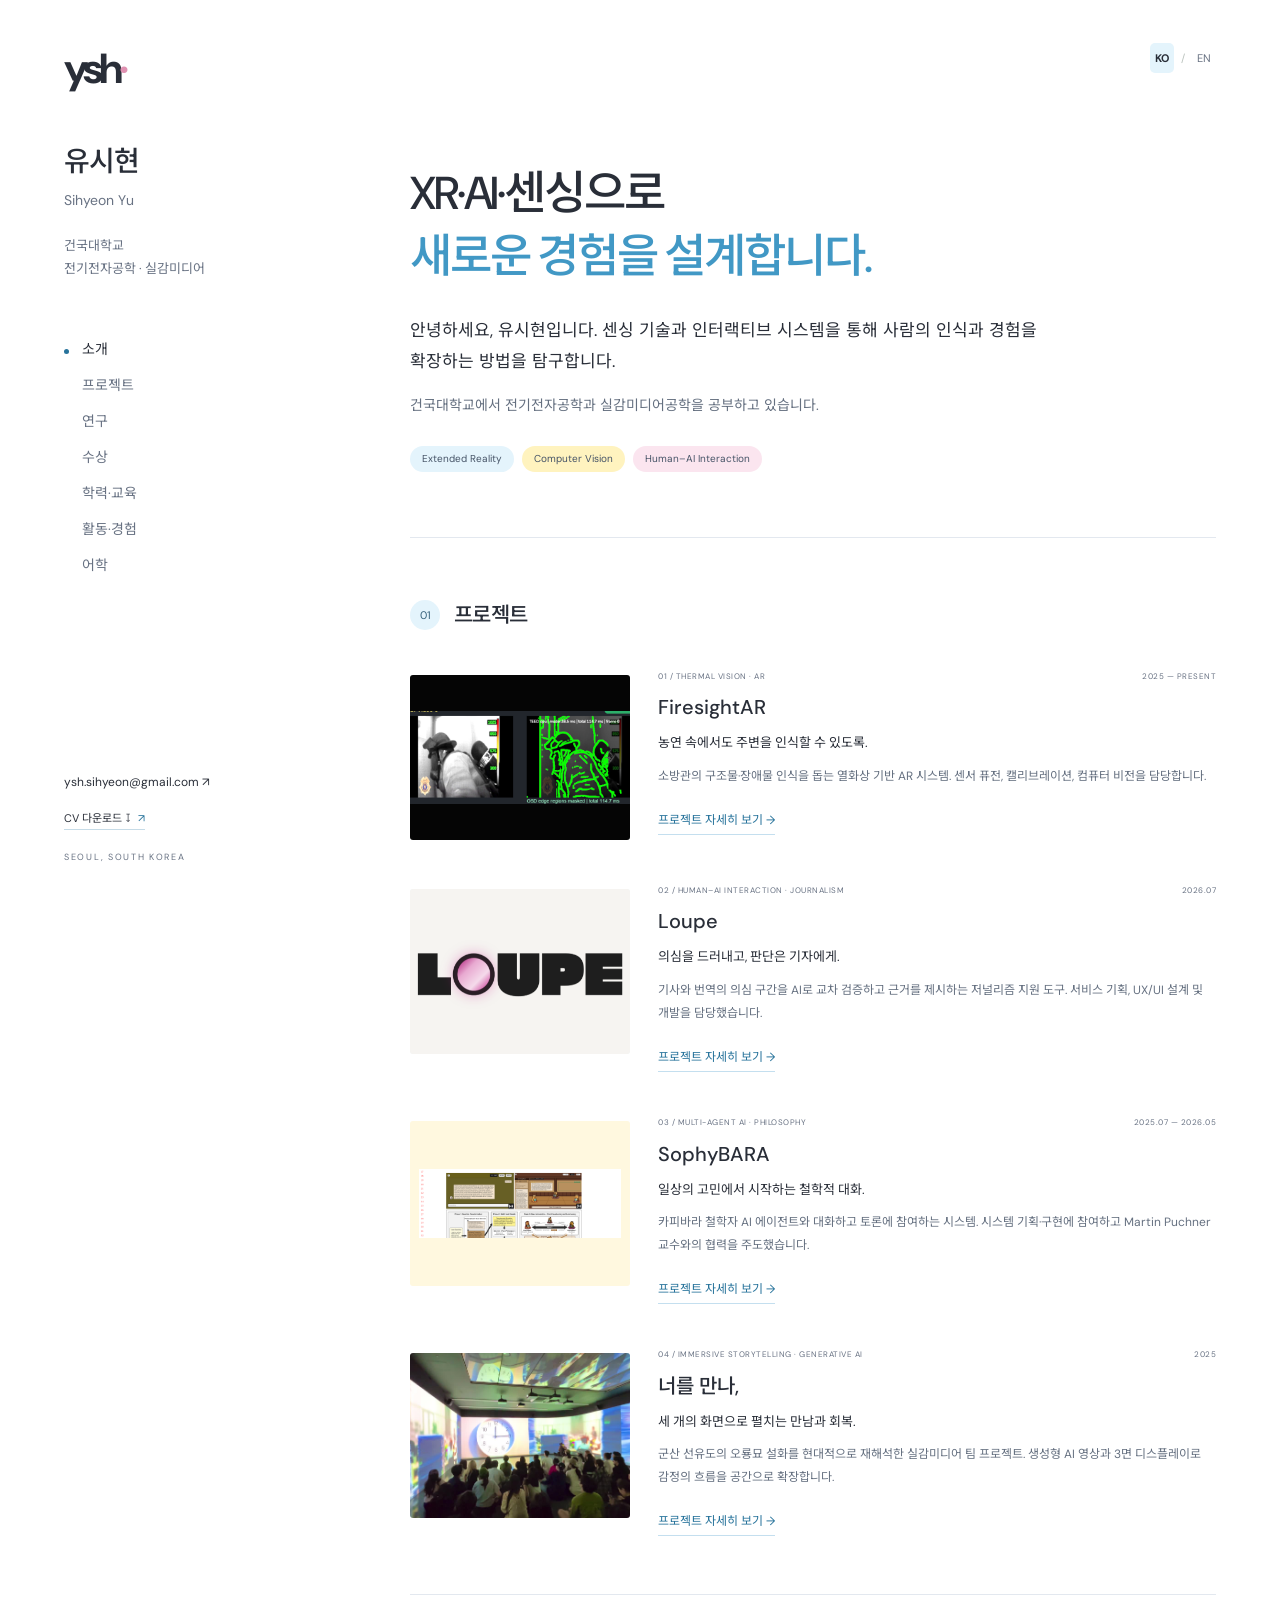
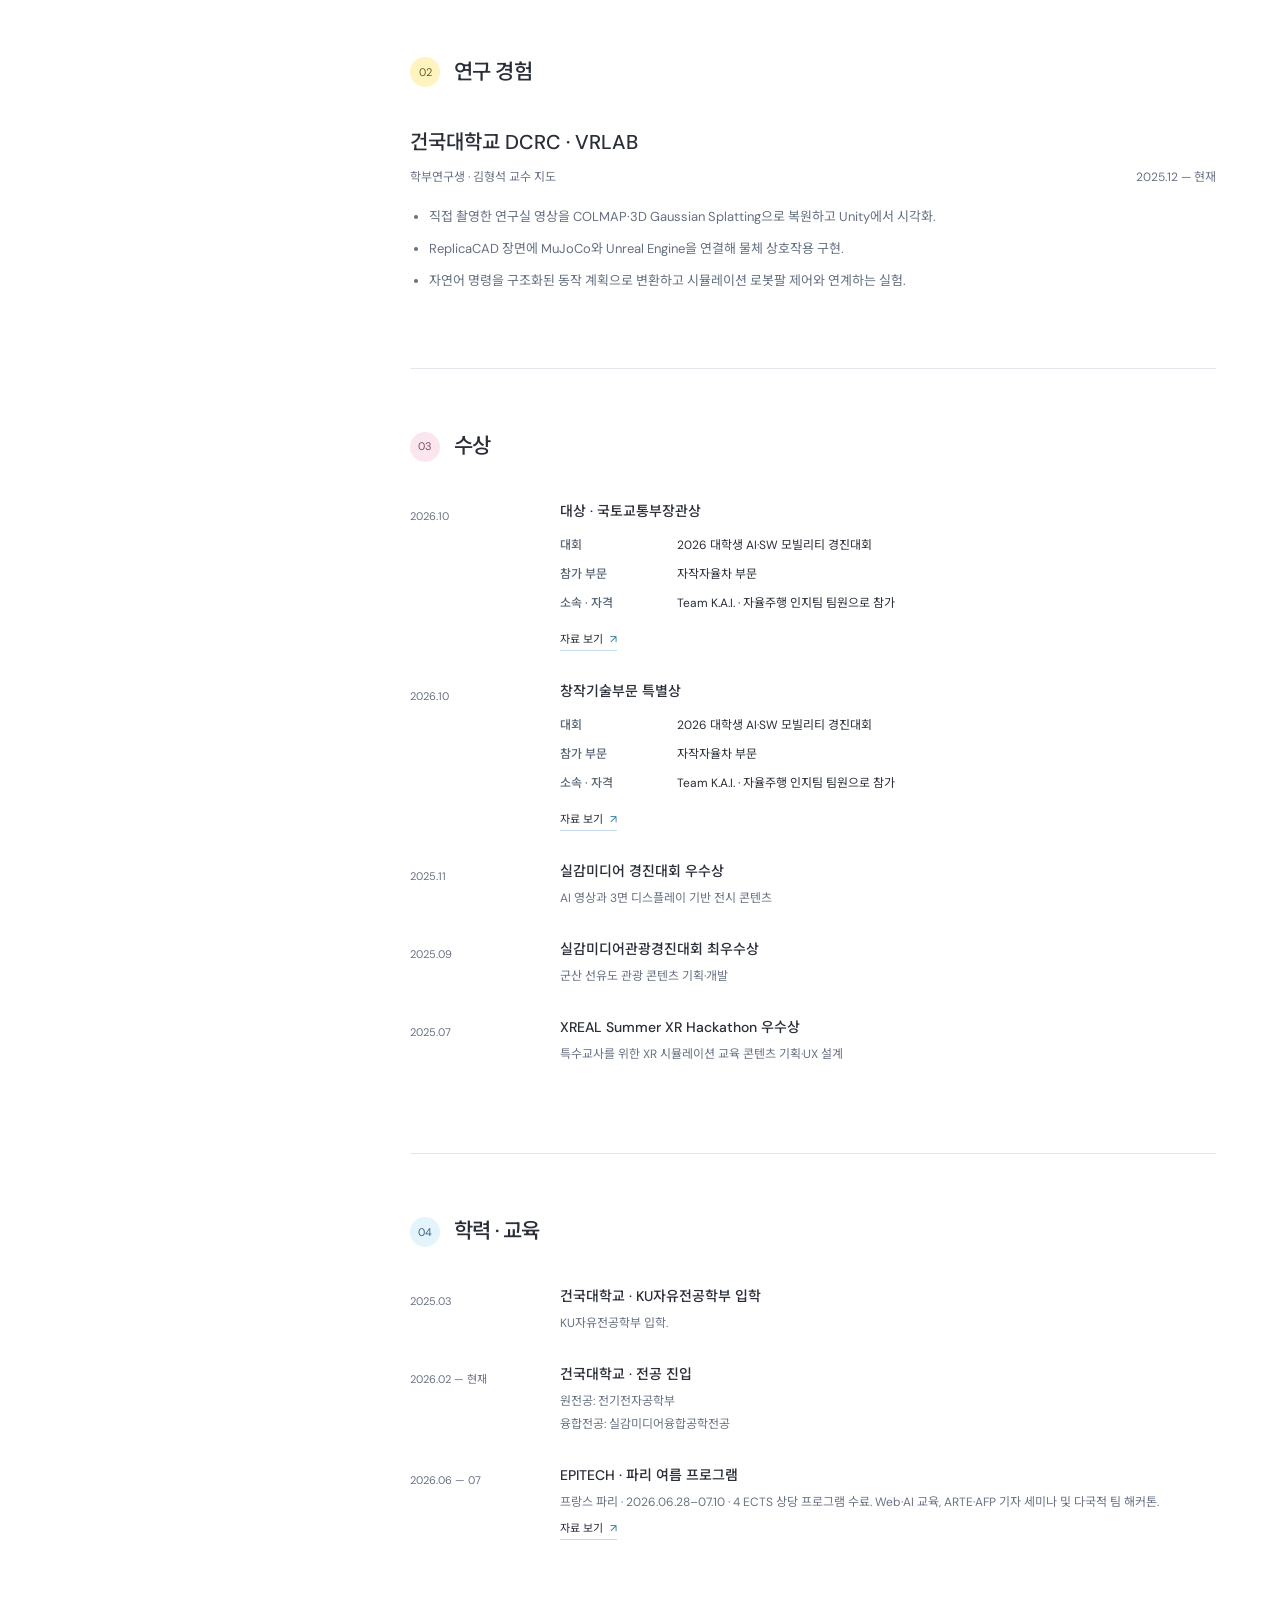
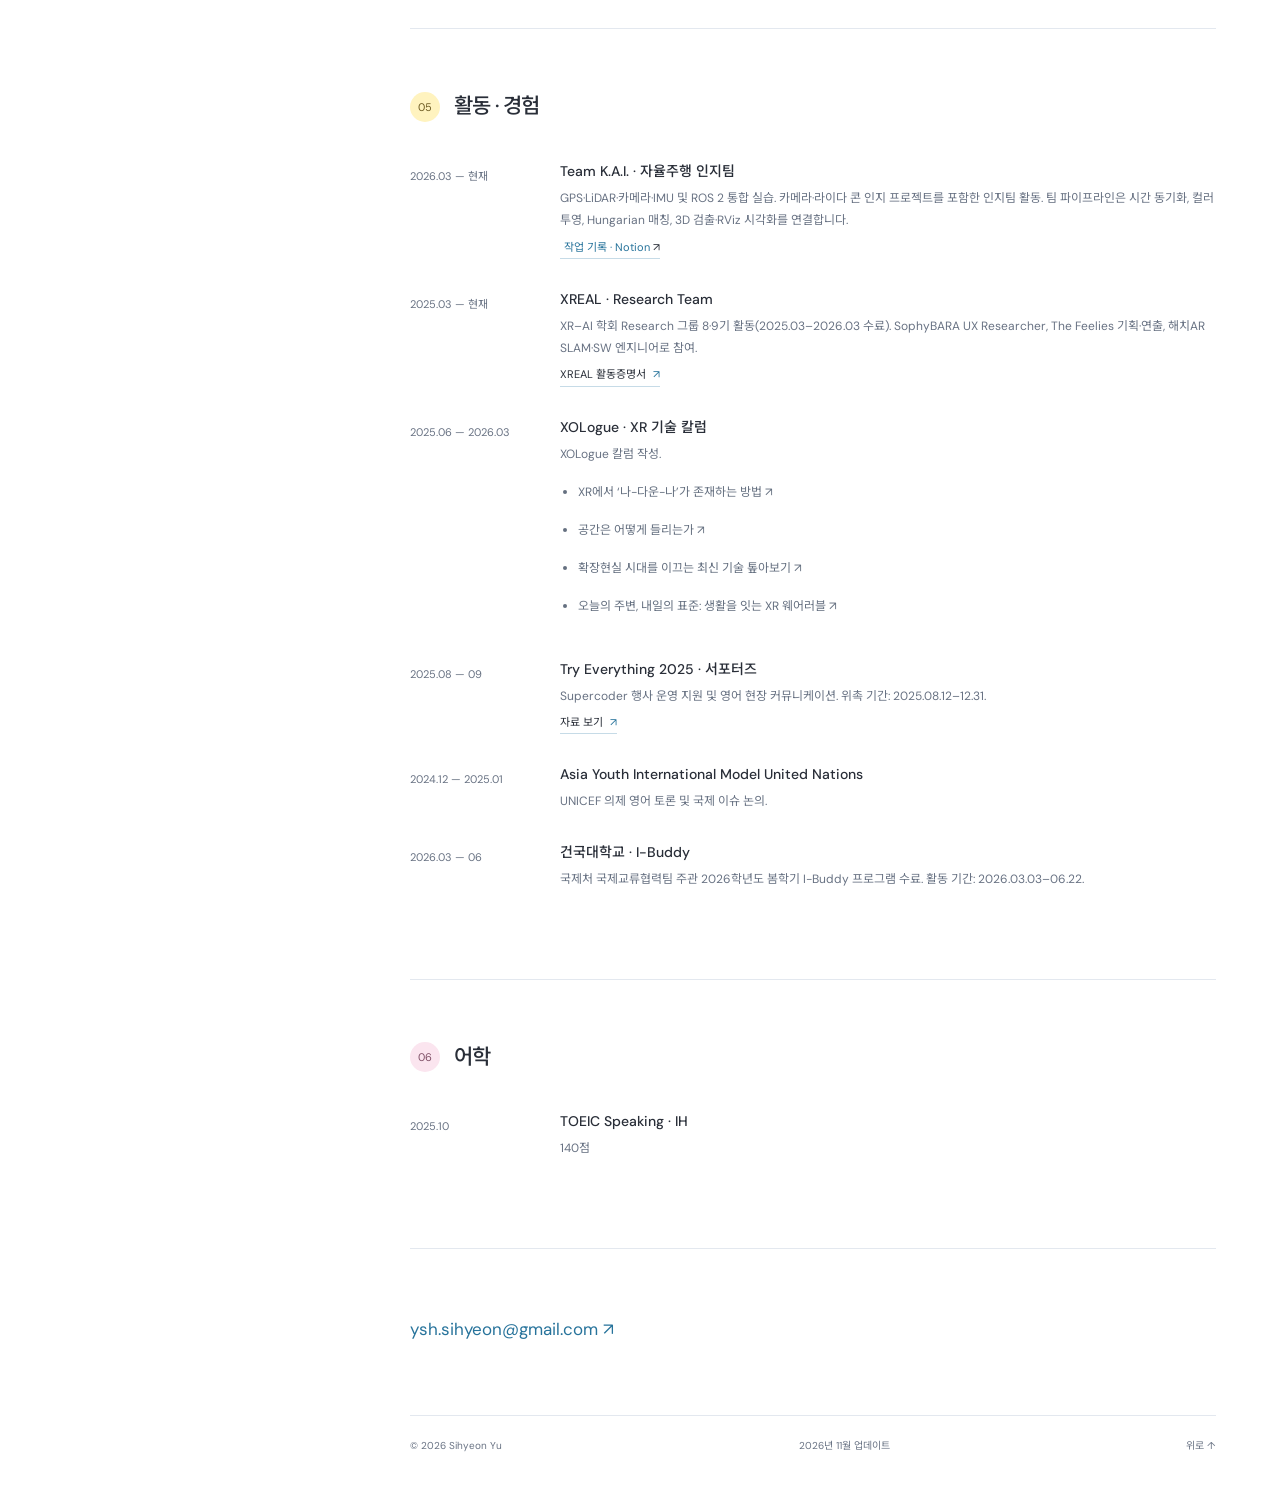
==== commit e03ad374: "Omit research affiliation from bilingual introduction" ====
--- a/index.html
+++ b/index.html
@@ -1 +1 @@
-<!doctype html><html lang="ko" data-lang="ko"><head><meta charset="utf-8"><meta name="viewport" content="width=device-width, initial-scale=1"><title>Sihyeon Yu — Research & Selected Work</title><meta name="description" content="Sihyeon Yu — XR, computer vision, and human–AI interaction. Research and selected projects at Konkuk University."><meta name="theme-color" content="#ffffff"><link rel="stylesheet" href="style.css"><script src="app.js" defer></script></head><body><a class="skip" href="#main"><span class="i18n "><span lang="ko">본문 바로가기</span><span lang="en">Skip to content</span></span></a><div class="shell"><aside><a class="wordmark" href="#about">ysh<span>·</span></a><div class="identity"><h1 class="i18n "><span lang="ko">유시현</span><span lang="en">Sihyeon Yu</span></h1><p class="name-secondary"><span class="i18n "><span lang="ko">Sihyeon Yu</span><span lang="en">유시현</span></span></p><p><span class="i18n "><span lang="ko">건국대학교<br>전기전자공학 · 실감미디어</span><span lang="en">Konkuk University<br>Engineering & Immersive Media</span></span></p></div><nav aria-label="Sections"><a href="#about"><span class="i18n "><span lang="ko">소개</span><span lang="en">About</span></span></a><a href="#projects"><span class="i18n "><span lang="ko">프로젝트</span><span lang="en">Projects</span></span></a><a href="#research"><span class="i18n "><span lang="ko">연구</span><span lang="en">Research</span></span></a><a href="#awards"><span class="i18n "><span lang="ko">수상</span><span lang="en">Awards</span></span></a><a href="#education"><span class="i18n "><span lang="ko">학력·교육</span><span lang="en">Education</span></span></a><a href="#activities"><span class="i18n"><span lang="ko">활동·경험</span><span lang="en">Activities &amp; experience</span></span></a><a href="#languages"><span class="i18n"><span lang="ko">어학</span><span lang="en">Languages</span></span></a></nav><div class="aside-bottom"><a class="email" href="mailto:ysh.sihyeon@gmail.com">ysh.sihyeon@gmail.com ↗</a><div class="links"><a href="assets/cv-ko.pdf" target="_blank" rel="noopener"><span class="i18n "><span lang="ko">CV 다운로드 ↧</span><span lang="en">CV PDF · Korean ↧</span></span> <span aria-hidden="true">↗</span></a></div><small>SEOUL, SOUTH KOREA</small></div></aside><main id="main"><header><div class="language" aria-label="Language"><button type="button" data-language="ko" aria-pressed="true">KO</button><span>/</span><button type="button" data-language="en" aria-pressed="false">EN</button></div></header><section id="about" class="intro"><h2 class="i18n "><span lang="ko">XR·AI·센싱으로<br><em>새로운 경험을 설계합니다.</em></span><span lang="en">Designing new experiences<br><em>with XR, AI,<br>and sensing.</em></span></h2><p class="i18n intro-description"><span lang="ko">안녕하세요, 유시현입니다. 센싱 기술과 인터랙티브 시스템을 통해 사람의 인식과 경험을 확장하는 방법을 탐구합니다.</span><span lang="en">Hi, I’m Sihyeon. I explore how sensing technologies and interactive systems can extend the way we perceive and experience the world.</span></p><p class="i18n "><span lang="ko">건국대학교에서 전기전자공학과 실감미디어공학을 공부하고 있습니다. DCRC–VRLAB에서 학부연구생으로 연구에 참여한 경험이 있습니다.</span><span lang="en">I study Electrical & Electronic Engineering and Immersive Media Engineering at Konkuk University. I have research experience as an undergraduate intern at DCRC–VRLAB.</span></p><div class="interests"><span>Extended Reality</span><span>Computer Vision</span><span>Human–AI Interaction</span></div></section><section id="projects"><div class="section-head"><span class="number">01</span><h2 class="i18n "><span lang="ko">프로젝트</span><span lang="en">Projects</span></h2></div><article class="project" id="project-firesight"><div class="project-image firesight"><a href="project-firesight.html" aria-label="FiresightAR"><img src="assets/firesight-fire360-1.png" alt="FiresightAR" loading="lazy"></a></div><div class="project-info"><div class="project-meta"><span>01 / THERMAL VISION · AR</span><time>2025 — PRESENT</time></div><a href="project-firesight.html"><h3 class="i18n "><span lang="ko">FiresightAR</span><span lang="en">FiresightAR</span></h3></a><p class="i18n project-subtitle"><span lang="ko">농연 속에서도 주변을 인식할 수 있도록.</span><span lang="en">Making surroundings legible in low visibility.</span></p><p class="i18n "><span lang="ko">소방관의 구조물·장애물 인식을 돕는 열화상 기반 AR 시스템. 센서 퓨전, 캘리브레이션, 컴퓨터 비전을 담당합니다.</span><span lang="en">A thermal-imaging AR system for firefighter situational awareness. My work focuses on sensor fusion, calibration, and computer vision.</span></p><a class="project-open" href="project-firesight.html"><span class="i18n "><span lang="ko">프로젝트 자세히 보기 →</span><span lang="en">Explore project →</span></span></a></div></article><article class="project" id="project-loupe"><div class="project-image loupe"><a href="project-loupe.html" aria-label="Loupe"><img src="assets/loupe.png" alt="Loupe" loading="lazy"></a></div><div class="project-info"><div class="project-meta"><span>02 / HUMAN–AI INTERACTION · JOURNALISM</span><time>2026.07</time></div><a href="project-loupe.html"><h3 class="i18n "><span lang="ko">Loupe</span><span lang="en">Loupe</span></h3></a><p class="i18n project-subtitle"><span lang="ko">의심을 드러내고, 판단은 기자에게.</span><span lang="en">Highlight doubt. Preserve human judgment.</span></p><p class="i18n "><span lang="ko">기사와 번역의 의심 구간을 AI로 교차 검증하고 근거를 제시하는 저널리즘 지원 도구. 서비스 기획, UX/UI 설계 및 개발을 담당했습니다.</span><span lang="en">A journalism tool that cross-checks articles and translations with AI and surfaces evidence for review. I worked on service planning, UX/UI design, and development.</span></p><a class="project-open" href="project-loupe.html"><span class="i18n "><span lang="ko">프로젝트 자세히 보기 →</span><span lang="en">Explore project →</span></span></a></div></article><article class="project" id="project-sophybara"><div class="project-image sophybara"><a href="project-sophybara.html" aria-label="SophyBARA"><img src="assets/sophybara.png" alt="SophyBARA" loading="lazy"></a></div><div class="project-info"><div class="project-meta"><span>03 / MULTI-AGENT AI · PHILOSOPHY</span><time>2025.07 — 2026.05</time></div><a href="project-sophybara.html"><h3 class="i18n "><span lang="ko">SophyBARA</span><span lang="en">SophyBARA</span></h3></a><p class="i18n project-subtitle"><span lang="ko">일상의 고민에서 시작하는 철학적 대화.</span><span lang="en">Everyday questions. Philosophical perspectives.</span></p><p class="i18n "><span lang="ko">카피바라 철학자 AI 에이전트와 대화하고 토론에 참여하는 시스템. 시스템 기획·구현에 참여하고 Martin Puchner 교수와의 협력을 주도했습니다.</span><span lang="en">A participatory debate system with capybara philosopher agents. I contributed to system planning and implementation, and led collaboration with Professor Martin Puchner.</span></p><a class="project-open" href="project-sophybara.html"><span class="i18n "><span lang="ko">프로젝트 자세히 보기 →</span><span lang="en">Explore project →</span></span></a></div></article><article class="project" id="project-meeting-you"><div class="project-image meeting-you"><a href="project-meeting-you.html" aria-label="Meeting You"><img src="assets/meeting-you-poster.jpg" alt="Meeting You" loading="lazy"></a></div><div class="project-info"><div class="project-meta"><span>04 / IMMERSIVE STORYTELLING · GENERATIVE AI</span><time>2025</time></div><a href="project-meeting-you.html"><h3 class="i18n "><span lang="ko">너를 만나,</span><span lang="en">Meeting You</span></h3></a><p class="i18n project-subtitle"><span lang="ko">세 개의 화면으로 펼치는 만남과 회복.</span><span lang="en">An encounter unfolding across three screens.</span></p><p class="i18n "><span lang="ko">군산 선유도의 오룡묘 설화를 현대적으로 재해석한 실감미디어 팀 프로젝트. 생성형 AI 영상과 3면 디스플레이로 감정의 흐름을 공간으로 확장합니다.</span><span lang="en">A team-created immersive work reinterpreting the Oryongmyo folktale of Seonyudo, Gunsan. Generative AI animation and a three-screen display translate an emotional narrative into spatial experience.</span></p><a class="project-open" href="project-meeting-you.html"><span class="i18n "><span lang="ko">프로젝트 자세히 보기 →</span><span lang="en">Explore project →</span></span></a></div></article></section><section id="research"><div class="section-head"><span class="number">02</span><h2 class="i18n "><span lang="ko">연구 경험</span><span lang="en">Research experience</span></h2></div><h3 class="i18n "><span lang="ko">건국대학교 DCRC · VRLAB</span><span lang="en">DCRC · VRLAB, Konkuk University</span></h3><div class="row-meta"><span class="i18n "><span lang="ko">학부연구생 · 김형석 교수 지도</span><span lang="en">Undergraduate Research Intern · Advisor: Prof. Hyungseok Kim</span></span><time>2025.12 — <span class="i18n "><span lang="ko">현재</span><span lang="en">Present</span></span></time></div><ul><li><span class="i18n "><span lang="ko">직접 촬영한 연구실 영상을 COLMAP·3D Gaussian Splatting으로 복원하고 Unity에서 시각화.</span><span lang="en">Reconstructed self-captured lab footage with COLMAP and 3D Gaussian Splatting, visualized in Unity.</span></span></li><li><span class="i18n "><span lang="ko">ReplicaCAD 장면에 MuJoCo와 Unreal Engine을 연결해 물체 상호작용 구현.</span><span lang="en">Connected MuJoCo physics simulation and Unreal Engine with ReplicaCAD scenes for object interaction.</span></span></li><li><span class="i18n "><span lang="ko">자연어 명령을 구조화된 동작 계획으로 변환하고 시뮬레이션 로봇팔 제어와 연계하는 실험.</span><span lang="en">Explored translating natural-language instructions into structured action plans for a simulated robotic arm.</span></span></li></ul></section><section id="awards"><div class="section-head"><span class="number">03</span><h2 class="i18n "><span lang="ko">수상</span><span lang="en">Awards</span></h2></div><div class="timeline-entry"><time>2026.10</time><div><h3 class="i18n "><span lang="ko">대상 · 국토교통부장관상</span><span lang="en">Grand Prize · Minister’s Award</span></h3><dl class="award-facts"><div><dt><span class="i18n"><span lang="ko">대회</span><span lang="en">Competition</span></span></dt><dd><span class="i18n"><span lang="ko">2026 대학생 AI·SW 모빌리티 경진대회</span><span lang="en">2026 University AI & SW Mobility Competition</span></span></dd></div><div><dt><span class="i18n"><span lang="ko">참가 부문</span><span lang="en">Category</span></span></dt><dd><span class="i18n"><span lang="ko">자작자율차 부문</span><span lang="en">Autonomous Vehicle Category</span></span></dd></div><div><dt><span class="i18n"><span lang="ko">소속 · 자격</span><span lang="en">Team & participation</span></span></dt><dd><span class="i18n"><span lang="ko">Team K.A.I. · 자율주행 인지팀 팀원으로 참가</span><span lang="en">Team K.A.I. · Participated as a member of the autonomous-driving perception team</span></span></dd></div></dl><div class="links"><a href="assets/grand-prize.pdf" target="_blank" rel="noopener"><span class="i18n "><span lang="ko">자료 보기</span><span lang="en">View document</span></span> <span aria-hidden="true">↗</span></a></div></div></div><div class="timeline-entry"><time>2026.10</time><div><h3 class="i18n "><span lang="ko">창작기술부문 특별상</span><span lang="en">Special Award · Creative Technology</span></h3><dl class="award-facts"><div><dt><span class="i18n"><span lang="ko">대회</span><span lang="en">Competition</span></span></dt><dd><span class="i18n"><span lang="ko">2026 대학생 AI·SW 모빌리티 경진대회</span><span lang="en">2026 University AI & SW Mobility Competition</span></span></dd></div><div><dt><span class="i18n"><span lang="ko">참가 부문</span><span lang="en">Category</span></span></dt><dd><span class="i18n"><span lang="ko">자작자율차 부문</span><span lang="en">Autonomous Vehicle Category</span></span></dd></div><div><dt><span class="i18n"><span lang="ko">소속 · 자격</span><span lang="en">Team & participation</span></span></dt><dd><span class="i18n"><span lang="ko">Team K.A.I. · 자율주행 인지팀 팀원으로 참가</span><span lang="en">Team K.A.I. · Participated as a member of the autonomous-driving perception team</span></span></dd></div></dl><div class="links"><a href="assets/special-award.pdf" target="_blank" rel="noopener"><span class="i18n "><span lang="ko">자료 보기</span><span lang="en">View document</span></span> <span aria-hidden="true">↗</span></a></div></div></div><div class="timeline-entry"><time>2025.11</time><div><h3 class="i18n "><span lang="ko">실감미디어 경진대회 우수상</span><span lang="en">Excellence Award · Immersive Media Competition</span></h3><p class="i18n "><span lang="ko">AI 영상과 3면 디스플레이 기반 전시 콘텐츠</span><span lang="en">Exhibition content combining AI video and three-screen displays</span></p></div></div><div class="timeline-entry"><time>2025.09</time><div><h3 class="i18n "><span lang="ko">실감미디어관광경진대회 최우수상</span><span lang="en">Top Excellence Award · Immersive Tourism Competition</span></h3><p class="i18n "><span lang="ko">군산 선유도 관광 콘텐츠 기획·개발</span><span lang="en">Immersive tourism content for Seonyudo, Gunsan</span></p></div></div><div class="timeline-entry"><time>2025.07</time><div><h3 class="i18n "><span lang="ko">XREAL Summer XR Hackathon 우수상</span><span lang="en">Excellence Award · XREAL Summer XR Hackathon</span></h3><p class="i18n "><span lang="ko">특수교사를 위한 XR 시뮬레이션 교육 콘텐츠 기획·UX 설계</span><span lang="en">Concept and UX design for XR simulation training for special-education teachers</span></p></div></div></section><section id="education"><div class="section-head"><span class="number">04</span><h2 class="i18n "><span lang="ko">학력 · 교육</span><span lang="en">Education</span></h2></div><div class="timeline-entry"><time>2025.03</time><div><h3 class="i18n "><span lang="ko">건국대학교 · KU자유전공학부 입학</span><span lang="en">Konkuk University · Admission</span></h3><p class="i18n "><span lang="ko">KU자유전공학부 입학.</span><span lang="en">Entered the KU Division of Open Major.</span></p></div></div><div class="timeline-entry"><time>2026.02 — <span class="i18n "><span lang="ko">현재</span><span lang="en">Present</span></span></time><div><h3 class="i18n "><span lang="ko">건국대학교 · 전공 진입</span><span lang="en">Konkuk University · Major declaration</span></h3><p class="i18n "><span lang="ko">원전공: 전기전자공학부<br>융합전공: 실감미디어융합공학전공</span><span lang="en">Primary major: Electrical & Electronic Engineering<br>Convergence major: Immersive Media Convergence Engineering</span></p></div></div><div class="timeline-entry"><time>2026.06 — 07</time><div><h3 class="i18n "><span lang="ko">EPITECH · 파리 여름 프로그램</span><span lang="en">EPITECH · Summer School Program MED’IA</span></h3><p class="i18n "><span lang="ko">프랑스 파리 · 2026.06.28–07.10 · 4 ECTS 상당 프로그램 수료. Web·AI 교육, ARTE·AFP 기자 세미나 및 다국적 팀 해커톤.</span><span lang="en">Paris, France · June 28–July 10, 2026 · Completed a program equivalent to 4 ECTS, with Web/AI coursework, ARTE/AFP journalist seminars, and a multinational hackathon.</span></p><div class="links"><a href="assets/epitech.pdf" target="_blank" rel="noopener"><span class="i18n "><span lang="ko">자료 보기</span><span lang="en">View document</span></span> <span aria-hidden="true">↗</span></a></div></div></div></section><section id="activities"><div class="section-head"><span class="number">05</span><h2 class="i18n "><span lang="ko">활동 · 경험</span><span lang="en">Activities & experience</span></h2></div><div class="timeline-entry"><time>2026.03 — <span class="i18n "><span lang="ko">현재</span><span lang="en">Present</span></span></time><div><h3 class="i18n "><span lang="ko">Team K.A.I. · 자율주행 인지팀</span><span lang="en">Team K.A.I. · Autonomous Driving Perception</span></h3><p class="i18n "><span lang="ko">GPS·LiDAR·카메라·IMU 및 ROS 2 통합 실습. 카메라·라이다 콘 인지 프로젝트를 포함한 인지팀 활동. 팀 파이프라인은 시간 동기화, 컬러 투영, Hungarian 매칭, 3D 검출·RViz 시각화를 연결합니다.</span><span lang="en">Perception-team activities including camera–LiDAR cone perception, GPS, IMU, and ROS 2 integration. The team pipeline connects time synchronization, color projection, Hungarian matching, 3D detection, and RViz visualization.</span></p><div class="links"><a href="https://woolly-echo-3a0.notion.site/Team-K-A-I-41c62871a58b81adb39cfa6b3e84cd12" data-href-ko="https://woolly-echo-3a0.notion.site/Team-K-A-I-41c62871a58b81adb39cfa6b3e84cd12" data-href-en="https://woolly-echo-3a0.notion.site/41c62871a58b8111a501d14661b93fd1" target="_blank" rel="noopener"><span class="i18n "><span lang="ko">작업 기록 · Notion</span><span lang="en">Work archive · Notion</span></span> ↗</a></div></div></div><div class="timeline-entry"><time>2025.03 — <span class="i18n "><span lang="ko">현재</span><span lang="en">Present</span></span></time><div><h3 class="i18n "><span lang="ko">XREAL · Research Team</span><span lang="en">XREAL · Research Team</span></h3><p class="i18n "><span lang="ko">XR–AI 학회 Research 그룹 8·9기 활동(2025.03–2026.03 수료). SophyBARA UX Researcher, The Feelies 기획·연출, 해치AR SLAM·SW 엔지니어로 참여.</span><span lang="en">Completed the 8th and 9th cohorts of the XR–AI society’s Research group (March 2025–March 2026). Roles: UX Researcher for SophyBARA; planning and direction for The Feelies; SLAM and software engineering for HaechiAR.</span></p><div class="links"><a href="assets/xreal-certificate.pdf" target="_blank" rel="noopener"><span class="i18n "><span lang="ko">XREAL 활동증명서</span><span lang="en">XREAL certificate</span></span> <span aria-hidden="true">↗</span></a></div></div></div><div class="timeline-entry"><time>2025.06 — 2026.03</time><div><h3 class="i18n "><span lang="ko">XOLogue · XR 기술 칼럼</span><span lang="en">XOLogue · XR Technology Writing</span></h3><p class="i18n "><span lang="ko">XOLogue 칼럼 작성.</span><span lang="en">Authored columns for XOLogue (articles in Korean).</span></p><ul class="article-list"><li><a href="https://xreal-workspace.notion.site/XR-30b2f785f2b380088a51df5fa730dd9c" target="_blank" rel="noopener">XR에서 ‘나-다운-나’가 존재하는 방법 ↗</a></li><li><a href="https://xreal-workspace.notion.site/2e22f785f2b38024abeef86619f913fe" target="_blank" rel="noopener">공간은 어떻게 들리는가 ↗</a></li><li><a href="https://xreal-workspace.notion.site/2b02f785f2b380498c94efb745d6299e" target="_blank" rel="noopener">확장현실 시대를 이끄는 최신 기술 톺아보기 ↗</a></li><li><a href="https://xreal-workspace.notion.site/XR-2772f785f2b380b4a232c908086a0914" target="_blank" rel="noopener">오늘의 주변, 내일의 표준: 생활을 잇는 XR 웨어러블 ↗</a></li></ul></div></div><div class="timeline-entry"><time>2025.08 — 09</time><div><h3 class="i18n "><span lang="ko">Try Everything 2025 · 서포터즈</span><span lang="en">Try Everything 2025 · Supporter</span></h3><p class="i18n "><span lang="ko">Supercoder 행사 운영 지원 및 영어 현장 커뮤니케이션. 위촉 기간: 2025.08.12–12.31.</span><span lang="en">Supported Supercoder event operations and on-site English communication. Appointment period: Aug 12–Dec 31, 2025.</span></p><div class="links"><a href="assets/try-everything.pdf" target="_blank" rel="noopener"><span class="i18n "><span lang="ko">자료 보기</span><span lang="en">View document</span></span> <span aria-hidden="true">↗</span></a></div></div></div><div class="timeline-entry"><time>2024.12 — 2025.01</time><div><h3 class="i18n "><span lang="ko">Asia Youth International Model United Nations</span><span lang="en">Asia Youth International Model United Nations</span></h3><p class="i18n "><span lang="ko">UNICEF 의제 영어 토론 및 국제 이슈 논의.</span><span lang="en">English-language debate on UNICEF agendas and international issues.</span></p></div></div><div class="timeline-entry"><time>2026.03 — 06</time><div><h3 class="i18n "><span lang="ko">건국대학교 · I-Buddy</span><span lang="en">Konkuk University · I-Buddy</span></h3><p class="i18n "><span lang="ko">국제처 국제교류협력팀 주관 2026학년도 봄학기 I-Buddy 프로그램 수료. 활동 기간: 2026.03.03–06.22.</span><span lang="en">Completed the Spring 2026 I-Buddy program organized by the International Programs Team, Office of International Affairs. March 3–June 22, 2026.</span></p></div></div></section><section id="languages"><div class="section-head"><span class="number">06</span><h2 class="i18n "><span lang="ko">어학</span><span lang="en">Languages</span></h2></div><div class="timeline-entry"><time>2025.10</time><div><h3 class="i18n "><span lang="ko">TOEIC Speaking · IH</span><span lang="en">TOEIC Speaking · IH</span></h3><p class="i18n "><span lang="ko">140점</span><span lang="en">Score: 140</span></p></div></div></section><footer><a class="contact" href="mailto:ysh.sihyeon@gmail.com">ysh.sihyeon@gmail.com ↗</a><div class="footer-meta"><span>© 2026 Sihyeon Yu</span><span><span class="i18n "><span lang="ko">2026년 11월 업데이트</span><span lang="en">Updated November 2026</span></span></span><a href="#about"><span class="i18n "><span lang="ko">위로 ↑</span><span lang="en">Back to top ↑</span></span></a></div></footer></main></div></body></html>
+<!doctype html><html lang="ko" data-lang="ko"><head><meta charset="utf-8"><meta name="viewport" content="width=device-width, initial-scale=1"><title>Sihyeon Yu — Research & Selected Work</title><meta name="description" content="Sihyeon Yu — XR, computer vision, and human–AI interaction. Research and selected projects at Konkuk University."><meta name="theme-color" content="#ffffff"><link rel="stylesheet" href="style.css"><script src="app.js" defer></script></head><body><a class="skip" href="#main"><span class="i18n "><span lang="ko">본문 바로가기</span><span lang="en">Skip to content</span></span></a><div class="shell"><aside><a class="wordmark" href="#about">ysh<span>·</span></a><div class="identity"><h1 class="i18n "><span lang="ko">유시현</span><span lang="en">Sihyeon Yu</span></h1><p class="name-secondary"><span class="i18n "><span lang="ko">Sihyeon Yu</span><span lang="en">유시현</span></span></p><p><span class="i18n "><span lang="ko">건국대학교<br>전기전자공학 · 실감미디어</span><span lang="en">Konkuk University<br>Engineering & Immersive Media</span></span></p></div><nav aria-label="Sections"><a href="#about"><span class="i18n "><span lang="ko">소개</span><span lang="en">About</span></span></a><a href="#projects"><span class="i18n "><span lang="ko">프로젝트</span><span lang="en">Projects</span></span></a><a href="#research"><span class="i18n "><span lang="ko">연구</span><span lang="en">Research</span></span></a><a href="#awards"><span class="i18n "><span lang="ko">수상</span><span lang="en">Awards</span></span></a><a href="#education"><span class="i18n "><span lang="ko">학력·교육</span><span lang="en">Education</span></span></a><a href="#activities"><span class="i18n"><span lang="ko">활동·경험</span><span lang="en">Activities &amp; experience</span></span></a><a href="#languages"><span class="i18n"><span lang="ko">어학</span><span lang="en">Languages</span></span></a></nav><div class="aside-bottom"><a class="email" href="mailto:ysh.sihyeon@gmail.com">ysh.sihyeon@gmail.com ↗</a><div class="links"><a href="assets/cv-ko.pdf" target="_blank" rel="noopener"><span class="i18n "><span lang="ko">CV 다운로드 ↧</span><span lang="en">CV PDF · Korean ↧</span></span> <span aria-hidden="true">↗</span></a></div><small>SEOUL, SOUTH KOREA</small></div></aside><main id="main"><header><div class="language" aria-label="Language"><button type="button" data-language="ko" aria-pressed="true">KO</button><span>/</span><button type="button" data-language="en" aria-pressed="false">EN</button></div></header><section id="about" class="intro"><h2 class="i18n "><span lang="ko">XR·AI·센싱으로<br><em>새로운 경험을 설계합니다.</em></span><span lang="en">Designing new experiences<br><em>with XR, AI,<br>and sensing.</em></span></h2><p class="i18n intro-description"><span lang="ko">안녕하세요, 유시현입니다. 센싱 기술과 인터랙티브 시스템을 통해 사람의 인식과 경험을 확장하는 방법을 탐구합니다.</span><span lang="en">Hi, I’m Sihyeon. I explore how sensing technologies and interactive systems can extend the way we perceive and experience the world.</span></p><p class="i18n "><span lang="ko">건국대학교에서 전기전자공학과 실감미디어공학을 공부하고 있습니다.</span><span lang="en">I study Electrical & Electronic Engineering and Immersive Media Engineering at Konkuk University.</span></p><div class="interests"><span>Extended Reality</span><span>Computer Vision</span><span>Human–AI Interaction</span></div></section><section id="projects"><div class="section-head"><span class="number">01</span><h2 class="i18n "><span lang="ko">프로젝트</span><span lang="en">Projects</span></h2></div><article class="project" id="project-firesight"><div class="project-image firesight"><a href="project-firesight.html" aria-label="FiresightAR"><img src="assets/firesight-fire360-1.png" alt="FiresightAR" loading="lazy"></a></div><div class="project-info"><div class="project-meta"><span>01 / THERMAL VISION · AR</span><time>2025 — PRESENT</time></div><a href="project-firesight.html"><h3 class="i18n "><span lang="ko">FiresightAR</span><span lang="en">FiresightAR</span></h3></a><p class="i18n project-subtitle"><span lang="ko">농연 속에서도 주변을 인식할 수 있도록.</span><span lang="en">Making surroundings legible in low visibility.</span></p><p class="i18n "><span lang="ko">소방관의 구조물·장애물 인식을 돕는 열화상 기반 AR 시스템. 센서 퓨전, 캘리브레이션, 컴퓨터 비전을 담당합니다.</span><span lang="en">A thermal-imaging AR system for firefighter situational awareness. My work focuses on sensor fusion, calibration, and computer vision.</span></p><a class="project-open" href="project-firesight.html"><span class="i18n "><span lang="ko">프로젝트 자세히 보기 →</span><span lang="en">Explore project →</span></span></a></div></article><article class="project" id="project-loupe"><div class="project-image loupe"><a href="project-loupe.html" aria-label="Loupe"><img src="assets/loupe.png" alt="Loupe" loading="lazy"></a></div><div class="project-info"><div class="project-meta"><span>02 / HUMAN–AI INTERACTION · JOURNALISM</span><time>2026.07</time></div><a href="project-loupe.html"><h3 class="i18n "><span lang="ko">Loupe</span><span lang="en">Loupe</span></h3></a><p class="i18n project-subtitle"><span lang="ko">의심을 드러내고, 판단은 기자에게.</span><span lang="en">Highlight doubt. Preserve human judgment.</span></p><p class="i18n "><span lang="ko">기사와 번역의 의심 구간을 AI로 교차 검증하고 근거를 제시하는 저널리즘 지원 도구. 서비스 기획, UX/UI 설계 및 개발을 담당했습니다.</span><span lang="en">A journalism tool that cross-checks articles and translations with AI and surfaces evidence for review. I worked on service planning, UX/UI design, and development.</span></p><a class="project-open" href="project-loupe.html"><span class="i18n "><span lang="ko">프로젝트 자세히 보기 →</span><span lang="en">Explore project →</span></span></a></div></article><article class="project" id="project-sophybara"><div class="project-image sophybara"><a href="project-sophybara.html" aria-label="SophyBARA"><img src="assets/sophybara.png" alt="SophyBARA" loading="lazy"></a></div><div class="project-info"><div class="project-meta"><span>03 / MULTI-AGENT AI · PHILOSOPHY</span><time>2025.07 — 2026.05</time></div><a href="project-sophybara.html"><h3 class="i18n "><span lang="ko">SophyBARA</span><span lang="en">SophyBARA</span></h3></a><p class="i18n project-subtitle"><span lang="ko">일상의 고민에서 시작하는 철학적 대화.</span><span lang="en">Everyday questions. Philosophical perspectives.</span></p><p class="i18n "><span lang="ko">카피바라 철학자 AI 에이전트와 대화하고 토론에 참여하는 시스템. 시스템 기획·구현에 참여하고 Martin Puchner 교수와의 협력을 주도했습니다.</span><span lang="en">A participatory debate system with capybara philosopher agents. I contributed to system planning and implementation, and led collaboration with Professor Martin Puchner.</span></p><a class="project-open" href="project-sophybara.html"><span class="i18n "><span lang="ko">프로젝트 자세히 보기 →</span><span lang="en">Explore project →</span></span></a></div></article><article class="project" id="project-meeting-you"><div class="project-image meeting-you"><a href="project-meeting-you.html" aria-label="Meeting You"><img src="assets/meeting-you-poster.jpg" alt="Meeting You" loading="lazy"></a></div><div class="project-info"><div class="project-meta"><span>04 / IMMERSIVE STORYTELLING · GENERATIVE AI</span><time>2025</time></div><a href="project-meeting-you.html"><h3 class="i18n "><span lang="ko">너를 만나,</span><span lang="en">Meeting You</span></h3></a><p class="i18n project-subtitle"><span lang="ko">세 개의 화면으로 펼치는 만남과 회복.</span><span lang="en">An encounter unfolding across three screens.</span></p><p class="i18n "><span lang="ko">군산 선유도의 오룡묘 설화를 현대적으로 재해석한 실감미디어 팀 프로젝트. 생성형 AI 영상과 3면 디스플레이로 감정의 흐름을 공간으로 확장합니다.</span><span lang="en">A team-created immersive work reinterpreting the Oryongmyo folktale of Seonyudo, Gunsan. Generative AI animation and a three-screen display translate an emotional narrative into spatial experience.</span></p><a class="project-open" href="project-meeting-you.html"><span class="i18n "><span lang="ko">프로젝트 자세히 보기 →</span><span lang="en">Explore project →</span></span></a></div></article></section><section id="research"><div class="section-head"><span class="number">02</span><h2 class="i18n "><span lang="ko">연구 경험</span><span lang="en">Research experience</span></h2></div><h3 class="i18n "><span lang="ko">건국대학교 DCRC · VRLAB</span><span lang="en">DCRC · VRLAB, Konkuk University</span></h3><div class="row-meta"><span class="i18n "><span lang="ko">학부연구생 · 김형석 교수 지도</span><span lang="en">Undergraduate Research Intern · Advisor: Prof. Hyungseok Kim</span></span><time>2025.12 — <span class="i18n "><span lang="ko">현재</span><span lang="en">Present</span></span></time></div><ul><li><span class="i18n "><span lang="ko">직접 촬영한 연구실 영상을 COLMAP·3D Gaussian Splatting으로 복원하고 Unity에서 시각화.</span><span lang="en">Reconstructed self-captured lab footage with COLMAP and 3D Gaussian Splatting, visualized in Unity.</span></span></li><li><span class="i18n "><span lang="ko">ReplicaCAD 장면에 MuJoCo와 Unreal Engine을 연결해 물체 상호작용 구현.</span><span lang="en">Connected MuJoCo physics simulation and Unreal Engine with ReplicaCAD scenes for object interaction.</span></span></li><li><span class="i18n "><span lang="ko">자연어 명령을 구조화된 동작 계획으로 변환하고 시뮬레이션 로봇팔 제어와 연계하는 실험.</span><span lang="en">Explored translating natural-language instructions into structured action plans for a simulated robotic arm.</span></span></li></ul></section><section id="awards"><div class="section-head"><span class="number">03</span><h2 class="i18n "><span lang="ko">수상</span><span lang="en">Awards</span></h2></div><div class="timeline-entry"><time>2026.10</time><div><h3 class="i18n "><span lang="ko">대상 · 국토교통부장관상</span><span lang="en">Grand Prize · Minister’s Award</span></h3><dl class="award-facts"><div><dt><span class="i18n"><span lang="ko">대회</span><span lang="en">Competition</span></span></dt><dd><span class="i18n"><span lang="ko">2026 대학생 AI·SW 모빌리티 경진대회</span><span lang="en">2026 University AI & SW Mobility Competition</span></span></dd></div><div><dt><span class="i18n"><span lang="ko">참가 부문</span><span lang="en">Category</span></span></dt><dd><span class="i18n"><span lang="ko">자작자율차 부문</span><span lang="en">Autonomous Vehicle Category</span></span></dd></div><div><dt><span class="i18n"><span lang="ko">소속 · 자격</span><span lang="en">Team & participation</span></span></dt><dd><span class="i18n"><span lang="ko">Team K.A.I. · 자율주행 인지팀 팀원으로 참가</span><span lang="en">Team K.A.I. · Participated as a member of the autonomous-driving perception team</span></span></dd></div></dl><div class="links"><a href="assets/grand-prize.pdf" target="_blank" rel="noopener"><span class="i18n "><span lang="ko">자료 보기</span><span lang="en">View document</span></span> <span aria-hidden="true">↗</span></a></div></div></div><div class="timeline-entry"><time>2026.10</time><div><h3 class="i18n "><span lang="ko">창작기술부문 특별상</span><span lang="en">Special Award · Creative Technology</span></h3><dl class="award-facts"><div><dt><span class="i18n"><span lang="ko">대회</span><span lang="en">Competition</span></span></dt><dd><span class="i18n"><span lang="ko">2026 대학생 AI·SW 모빌리티 경진대회</span><span lang="en">2026 University AI & SW Mobility Competition</span></span></dd></div><div><dt><span class="i18n"><span lang="ko">참가 부문</span><span lang="en">Category</span></span></dt><dd><span class="i18n"><span lang="ko">자작자율차 부문</span><span lang="en">Autonomous Vehicle Category</span></span></dd></div><div><dt><span class="i18n"><span lang="ko">소속 · 자격</span><span lang="en">Team & participation</span></span></dt><dd><span class="i18n"><span lang="ko">Team K.A.I. · 자율주행 인지팀 팀원으로 참가</span><span lang="en">Team K.A.I. · Participated as a member of the autonomous-driving perception team</span></span></dd></div></dl><div class="links"><a href="assets/special-award.pdf" target="_blank" rel="noopener"><span class="i18n "><span lang="ko">자료 보기</span><span lang="en">View document</span></span> <span aria-hidden="true">↗</span></a></div></div></div><div class="timeline-entry"><time>2025.11</time><div><h3 class="i18n "><span lang="ko">실감미디어 경진대회 우수상</span><span lang="en">Excellence Award · Immersive Media Competition</span></h3><p class="i18n "><span lang="ko">AI 영상과 3면 디스플레이 기반 전시 콘텐츠</span><span lang="en">Exhibition content combining AI video and three-screen displays</span></p></div></div><div class="timeline-entry"><time>2025.09</time><div><h3 class="i18n "><span lang="ko">실감미디어관광경진대회 최우수상</span><span lang="en">Top Excellence Award · Immersive Tourism Competition</span></h3><p class="i18n "><span lang="ko">군산 선유도 관광 콘텐츠 기획·개발</span><span lang="en">Immersive tourism content for Seonyudo, Gunsan</span></p></div></div><div class="timeline-entry"><time>2025.07</time><div><h3 class="i18n "><span lang="ko">XREAL Summer XR Hackathon 우수상</span><span lang="en">Excellence Award · XREAL Summer XR Hackathon</span></h3><p class="i18n "><span lang="ko">특수교사를 위한 XR 시뮬레이션 교육 콘텐츠 기획·UX 설계</span><span lang="en">Concept and UX design for XR simulation training for special-education teachers</span></p></div></div></section><section id="education"><div class="section-head"><span class="number">04</span><h2 class="i18n "><span lang="ko">학력 · 교육</span><span lang="en">Education</span></h2></div><div class="timeline-entry"><time>2025.03</time><div><h3 class="i18n "><span lang="ko">건국대학교 · KU자유전공학부 입학</span><span lang="en">Konkuk University · Admission</span></h3><p class="i18n "><span lang="ko">KU자유전공학부 입학.</span><span lang="en">Entered the KU Division of Open Major.</span></p></div></div><div class="timeline-entry"><time>2026.02 — <span class="i18n "><span lang="ko">현재</span><span lang="en">Present</span></span></time><div><h3 class="i18n "><span lang="ko">건국대학교 · 전공 진입</span><span lang="en">Konkuk University · Major declaration</span></h3><p class="i18n "><span lang="ko">원전공: 전기전자공학부<br>융합전공: 실감미디어융합공학전공</span><span lang="en">Primary major: Electrical & Electronic Engineering<br>Convergence major: Immersive Media Convergence Engineering</span></p></div></div><div class="timeline-entry"><time>2026.06 — 07</time><div><h3 class="i18n "><span lang="ko">EPITECH · 파리 여름 프로그램</span><span lang="en">EPITECH · Summer School Program MED’IA</span></h3><p class="i18n "><span lang="ko">프랑스 파리 · 2026.06.28–07.10 · 4 ECTS 상당 프로그램 수료. Web·AI 교육, ARTE·AFP 기자 세미나 및 다국적 팀 해커톤.</span><span lang="en">Paris, France · June 28–July 10, 2026 · Completed a program equivalent to 4 ECTS, with Web/AI coursework, ARTE/AFP journalist seminars, and a multinational hackathon.</span></p><div class="links"><a href="assets/epitech.pdf" target="_blank" rel="noopener"><span class="i18n "><span lang="ko">자료 보기</span><span lang="en">View document</span></span> <span aria-hidden="true">↗</span></a></div></div></div></section><section id="activities"><div class="section-head"><span class="number">05</span><h2 class="i18n "><span lang="ko">활동 · 경험</span><span lang="en">Activities & experience</span></h2></div><div class="timeline-entry"><time>2026.03 — <span class="i18n "><span lang="ko">현재</span><span lang="en">Present</span></span></time><div><h3 class="i18n "><span lang="ko">Team K.A.I. · 자율주행 인지팀</span><span lang="en">Team K.A.I. · Autonomous Driving Perception</span></h3><p class="i18n "><span lang="ko">GPS·LiDAR·카메라·IMU 및 ROS 2 통합 실습. 카메라·라이다 콘 인지 프로젝트를 포함한 인지팀 활동. 팀 파이프라인은 시간 동기화, 컬러 투영, Hungarian 매칭, 3D 검출·RViz 시각화를 연결합니다.</span><span lang="en">Perception-team activities including camera–LiDAR cone perception, GPS, IMU, and ROS 2 integration. The team pipeline connects time synchronization, color projection, Hungarian matching, 3D detection, and RViz visualization.</span></p><div class="links"><a href="https://woolly-echo-3a0.notion.site/Team-K-A-I-41c62871a58b81adb39cfa6b3e84cd12" data-href-ko="https://woolly-echo-3a0.notion.site/Team-K-A-I-41c62871a58b81adb39cfa6b3e84cd12" data-href-en="https://woolly-echo-3a0.notion.site/41c62871a58b8111a501d14661b93fd1" target="_blank" rel="noopener"><span class="i18n "><span lang="ko">작업 기록 · Notion</span><span lang="en">Work archive · Notion</span></span> ↗</a></div></div></div><div class="timeline-entry"><time>2025.03 — <span class="i18n "><span lang="ko">현재</span><span lang="en">Present</span></span></time><div><h3 class="i18n "><span lang="ko">XREAL · Research Team</span><span lang="en">XREAL · Research Team</span></h3><p class="i18n "><span lang="ko">XR–AI 학회 Research 그룹 8·9기 활동(2025.03–2026.03 수료). SophyBARA UX Researcher, The Feelies 기획·연출, 해치AR SLAM·SW 엔지니어로 참여.</span><span lang="en">Completed the 8th and 9th cohorts of the XR–AI society’s Research group (March 2025–March 2026). Roles: UX Researcher for SophyBARA; planning and direction for The Feelies; SLAM and software engineering for HaechiAR.</span></p><div class="links"><a href="assets/xreal-certificate.pdf" target="_blank" rel="noopener"><span class="i18n "><span lang="ko">XREAL 활동증명서</span><span lang="en">XREAL certificate</span></span> <span aria-hidden="true">↗</span></a></div></div></div><div class="timeline-entry"><time>2025.06 — 2026.03</time><div><h3 class="i18n "><span lang="ko">XOLogue · XR 기술 칼럼</span><span lang="en">XOLogue · XR Technology Writing</span></h3><p class="i18n "><span lang="ko">XOLogue 칼럼 작성.</span><span lang="en">Authored columns for XOLogue (articles in Korean).</span></p><ul class="article-list"><li><a href="https://xreal-workspace.notion.site/XR-30b2f785f2b380088a51df5fa730dd9c" target="_blank" rel="noopener">XR에서 ‘나-다운-나’가 존재하는 방법 ↗</a></li><li><a href="https://xreal-workspace.notion.site/2e22f785f2b38024abeef86619f913fe" target="_blank" rel="noopener">공간은 어떻게 들리는가 ↗</a></li><li><a href="https://xreal-workspace.notion.site/2b02f785f2b380498c94efb745d6299e" target="_blank" rel="noopener">확장현실 시대를 이끄는 최신 기술 톺아보기 ↗</a></li><li><a href="https://xreal-workspace.notion.site/XR-2772f785f2b380b4a232c908086a0914" target="_blank" rel="noopener">오늘의 주변, 내일의 표준: 생활을 잇는 XR 웨어러블 ↗</a></li></ul></div></div><div class="timeline-entry"><time>2025.08 — 09</time><div><h3 class="i18n "><span lang="ko">Try Everything 2025 · 서포터즈</span><span lang="en">Try Everything 2025 · Supporter</span></h3><p class="i18n "><span lang="ko">Supercoder 행사 운영 지원 및 영어 현장 커뮤니케이션. 위촉 기간: 2025.08.12–12.31.</span><span lang="en">Supported Supercoder event operations and on-site English communication. Appointment period: Aug 12–Dec 31, 2025.</span></p><div class="links"><a href="assets/try-everything.pdf" target="_blank" rel="noopener"><span class="i18n "><span lang="ko">자료 보기</span><span lang="en">View document</span></span> <span aria-hidden="true">↗</span></a></div></div></div><div class="timeline-entry"><time>2024.12 — 2025.01</time><div><h3 class="i18n "><span lang="ko">Asia Youth International Model United Nations</span><span lang="en">Asia Youth International Model United Nations</span></h3><p class="i18n "><span lang="ko">UNICEF 의제 영어 토론 및 국제 이슈 논의.</span><span lang="en">English-language debate on UNICEF agendas and international issues.</span></p></div></div><div class="timeline-entry"><time>2026.03 — 06</time><div><h3 class="i18n "><span lang="ko">건국대학교 · I-Buddy</span><span lang="en">Konkuk University · I-Buddy</span></h3><p class="i18n "><span lang="ko">국제처 국제교류협력팀 주관 2026학년도 봄학기 I-Buddy 프로그램 수료. 활동 기간: 2026.03.03–06.22.</span><span lang="en">Completed the Spring 2026 I-Buddy program organized by the International Programs Team, Office of International Affairs. March 3–June 22, 2026.</span></p></div></div></section><section id="languages"><div class="section-head"><span class="number">06</span><h2 class="i18n "><span lang="ko">어학</span><span lang="en">Languages</span></h2></div><div class="timeline-entry"><time>2025.10</time><div><h3 class="i18n "><span lang="ko">TOEIC Speaking · IH</span><span lang="en">TOEIC Speaking · IH</span></h3><p class="i18n "><span lang="ko">140점</span><span lang="en">Score: 140</span></p></div></div></section><footer><a class="contact" href="mailto:ysh.sihyeon@gmail.com">ysh.sihyeon@gmail.com ↗</a><div class="footer-meta"><span>© 2026 Sihyeon Yu</span><span><span class="i18n "><span lang="ko">2026년 11월 업데이트</span><span lang="en">Updated November 2026</span></span></span><a href="#about"><span class="i18n "><span lang="ko">위로 ↑</span><span lang="en">Back to top ↑</span></span></a></div></footer></main></div></body></html>
